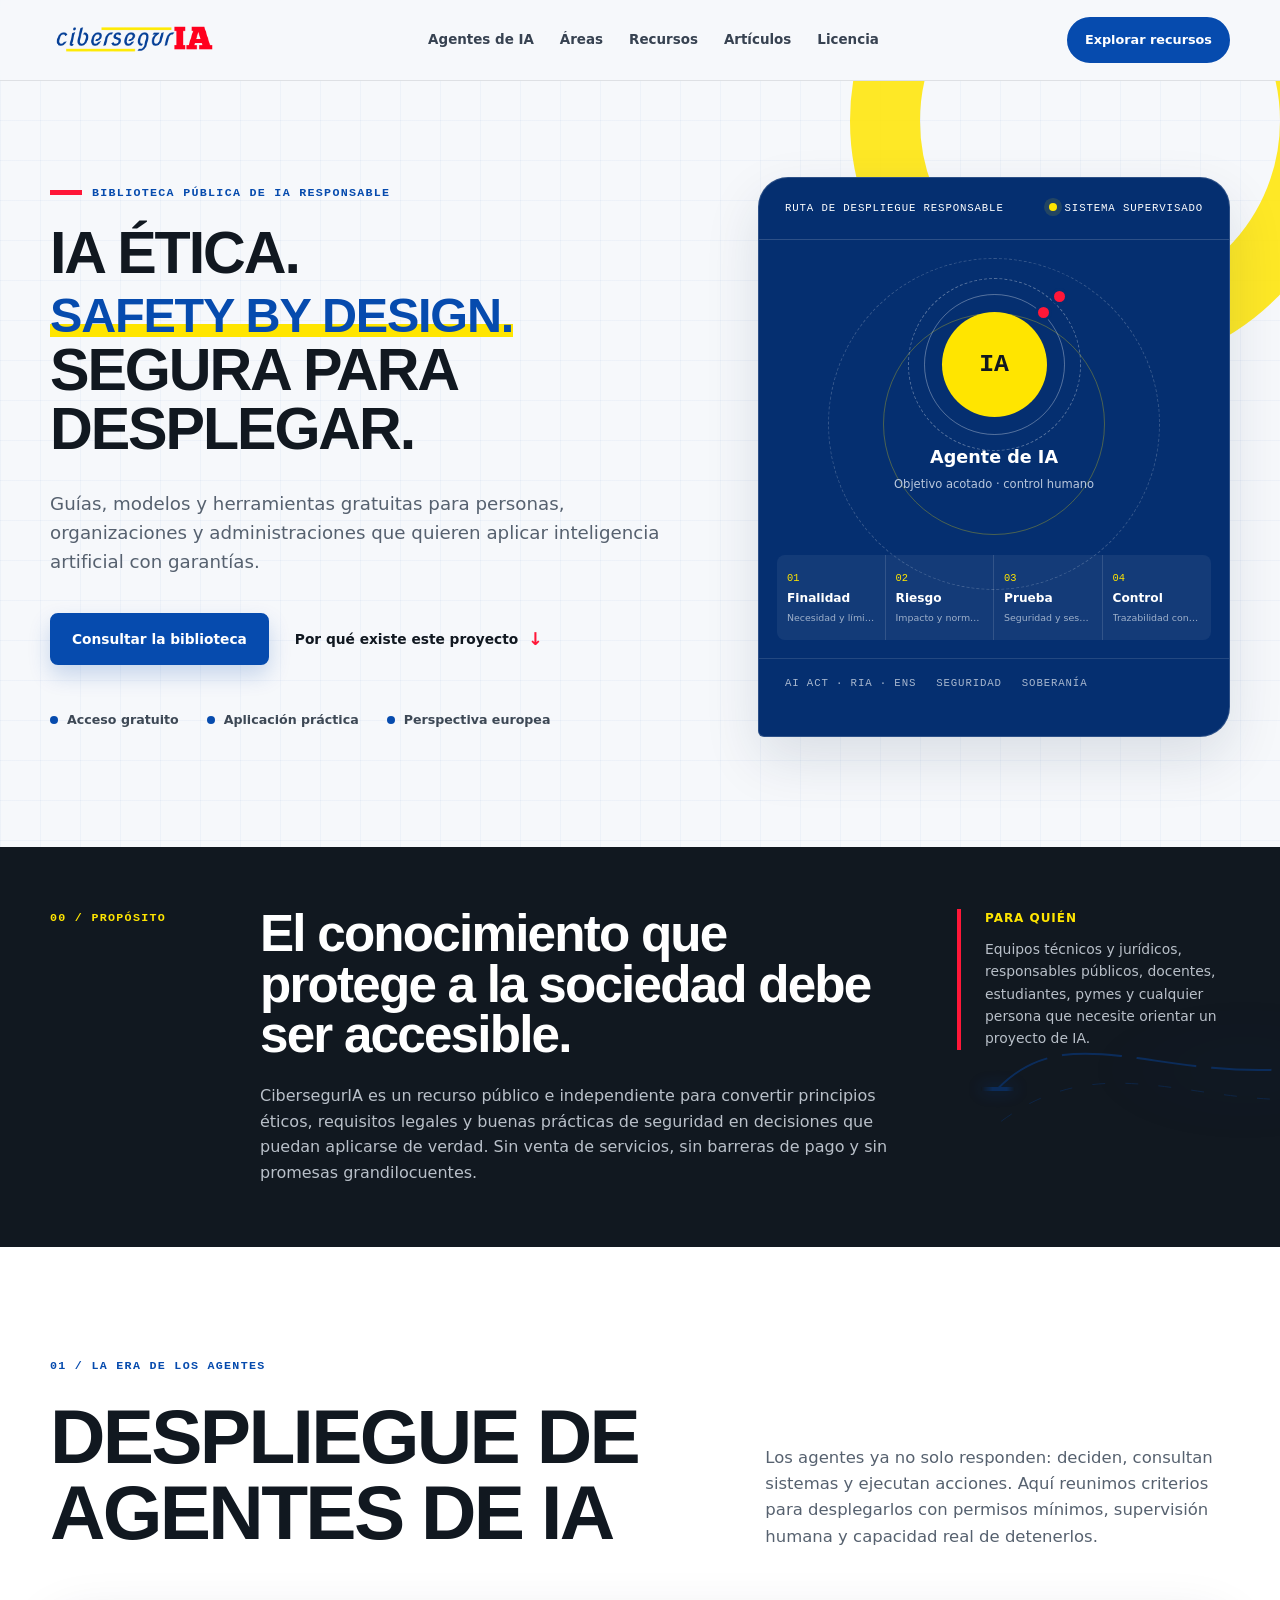
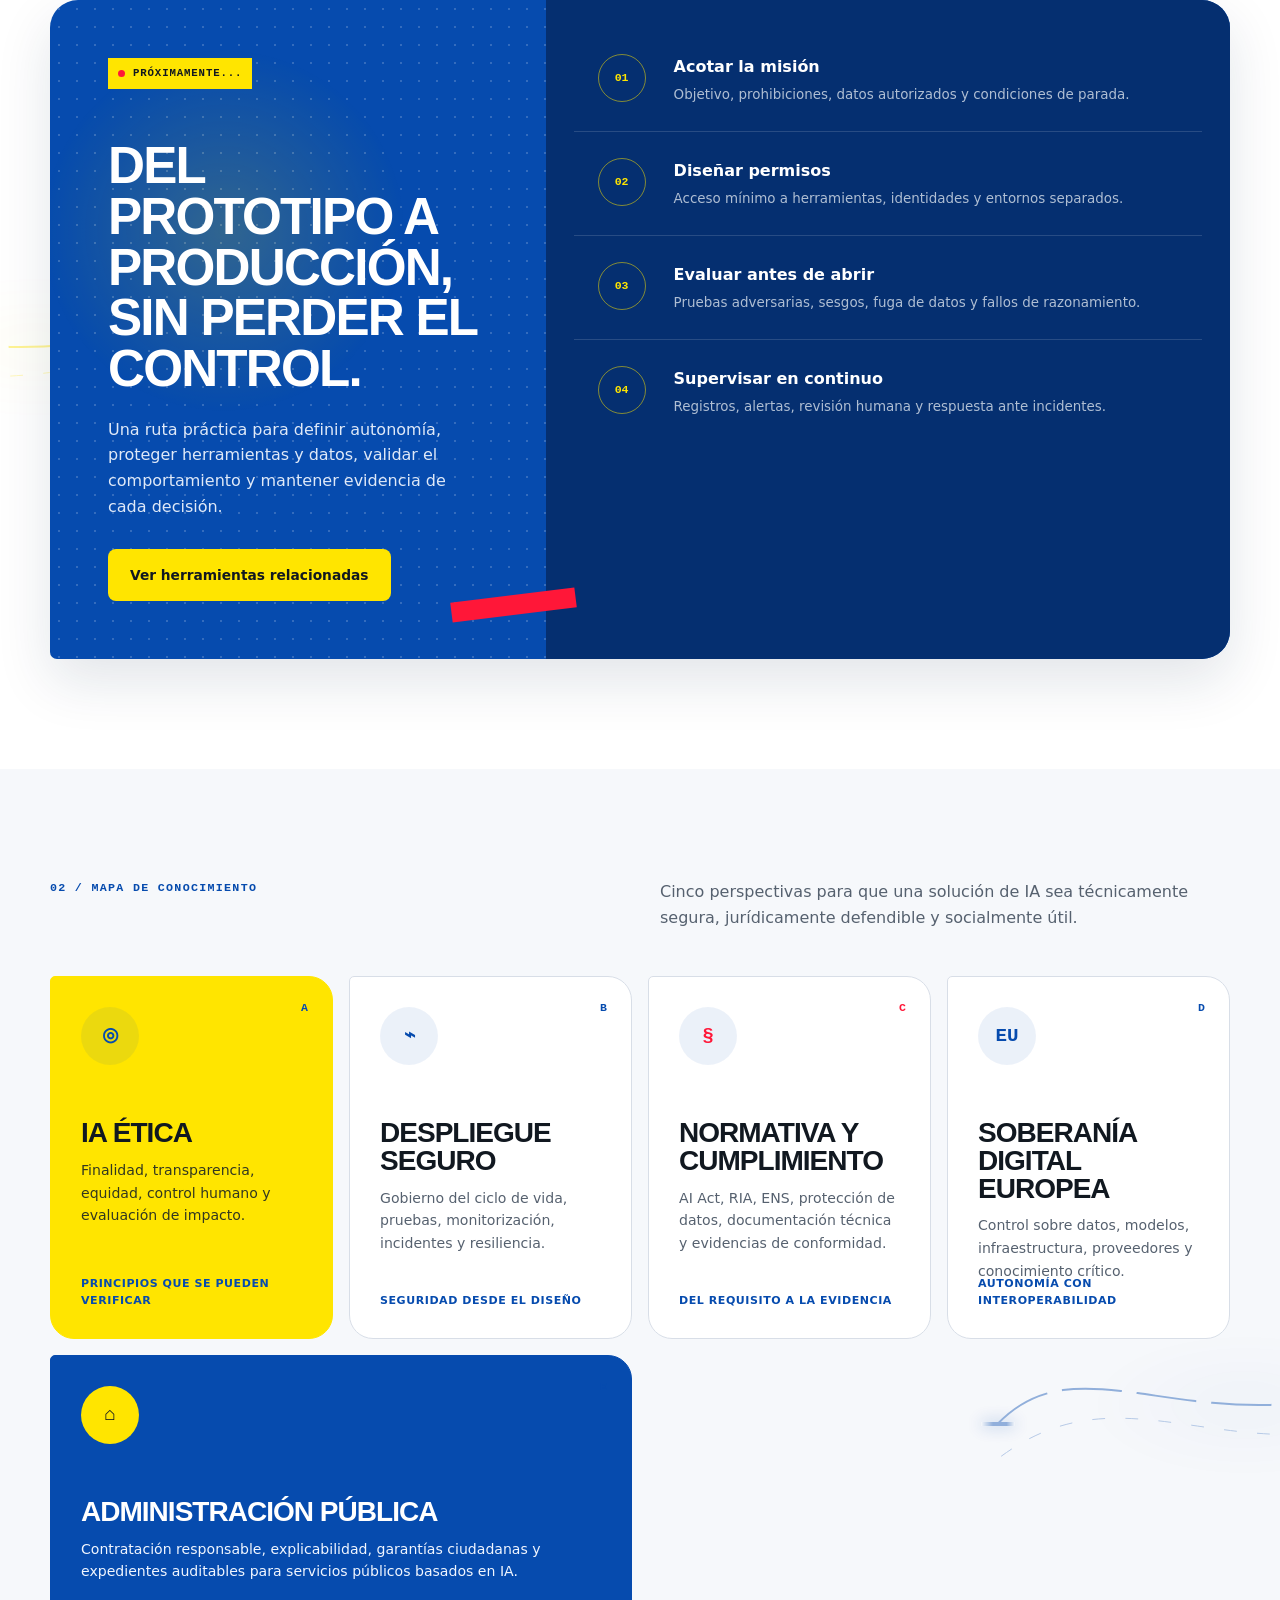
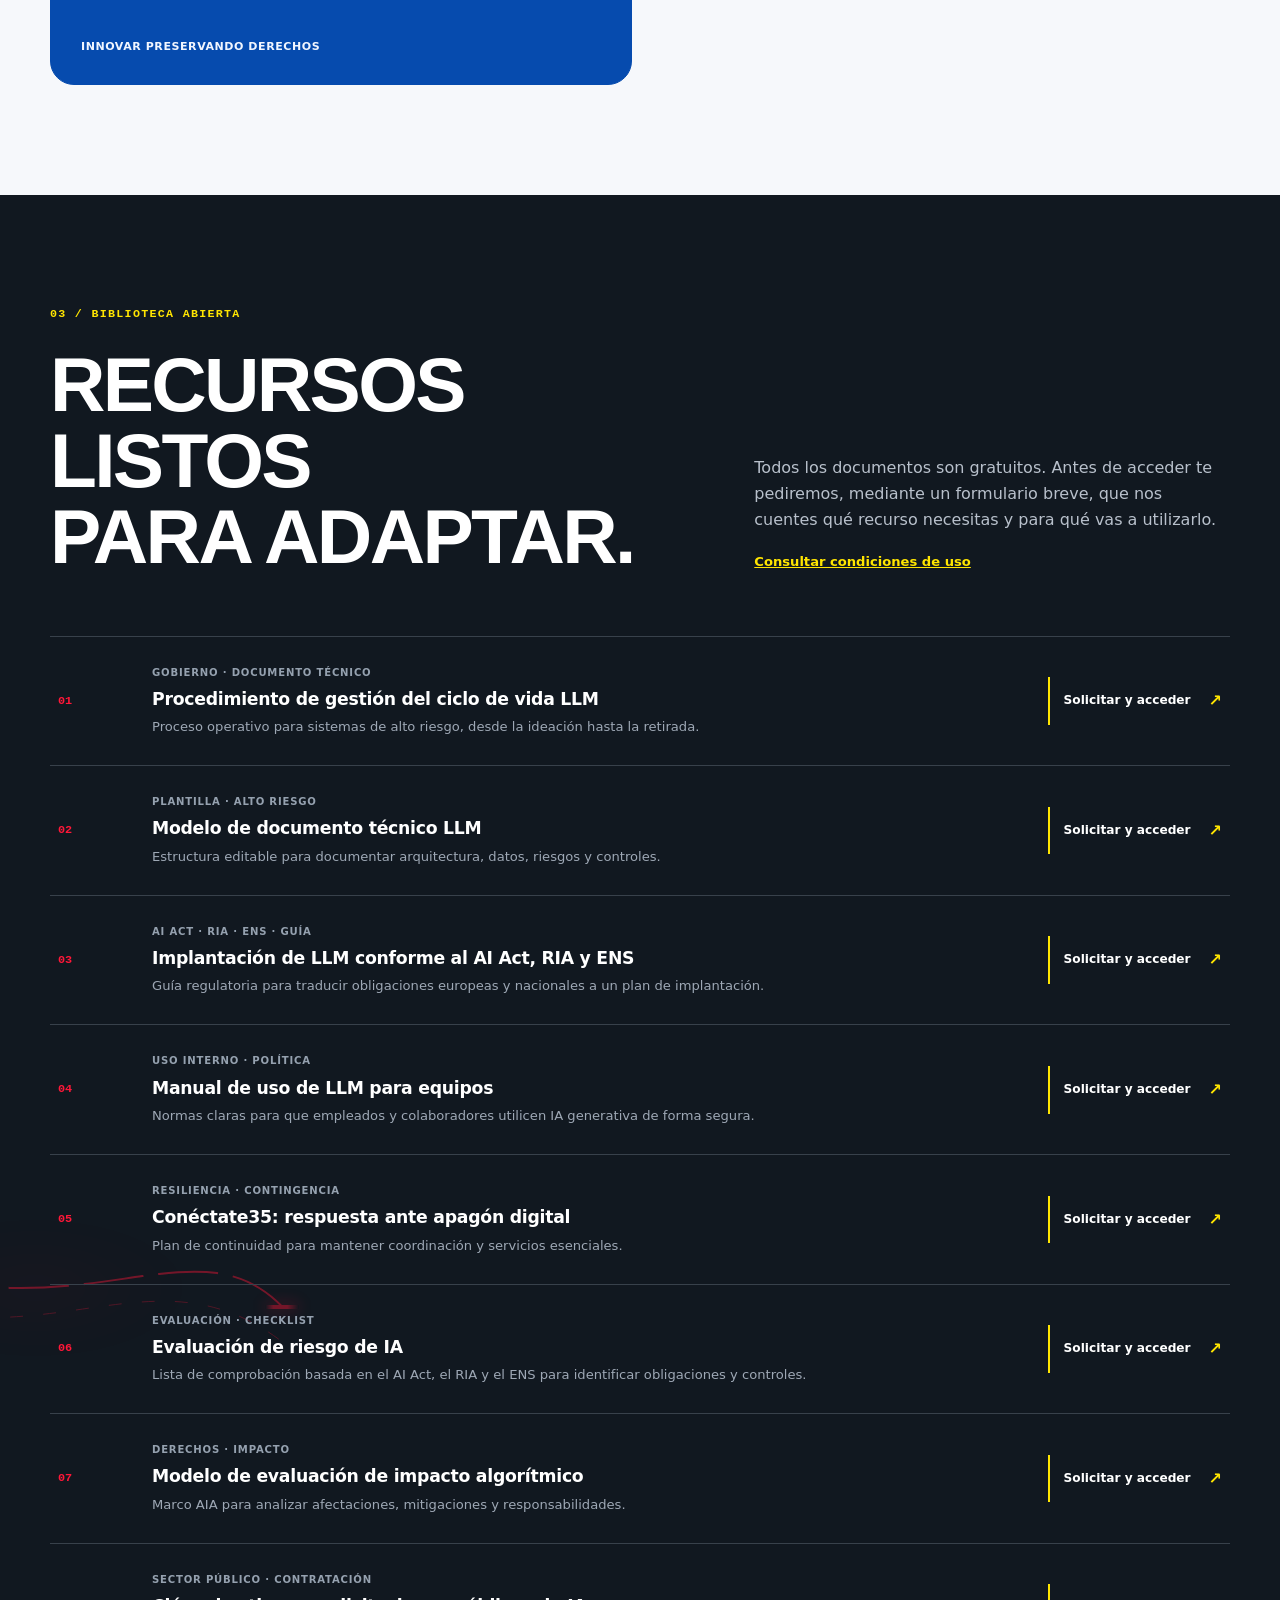
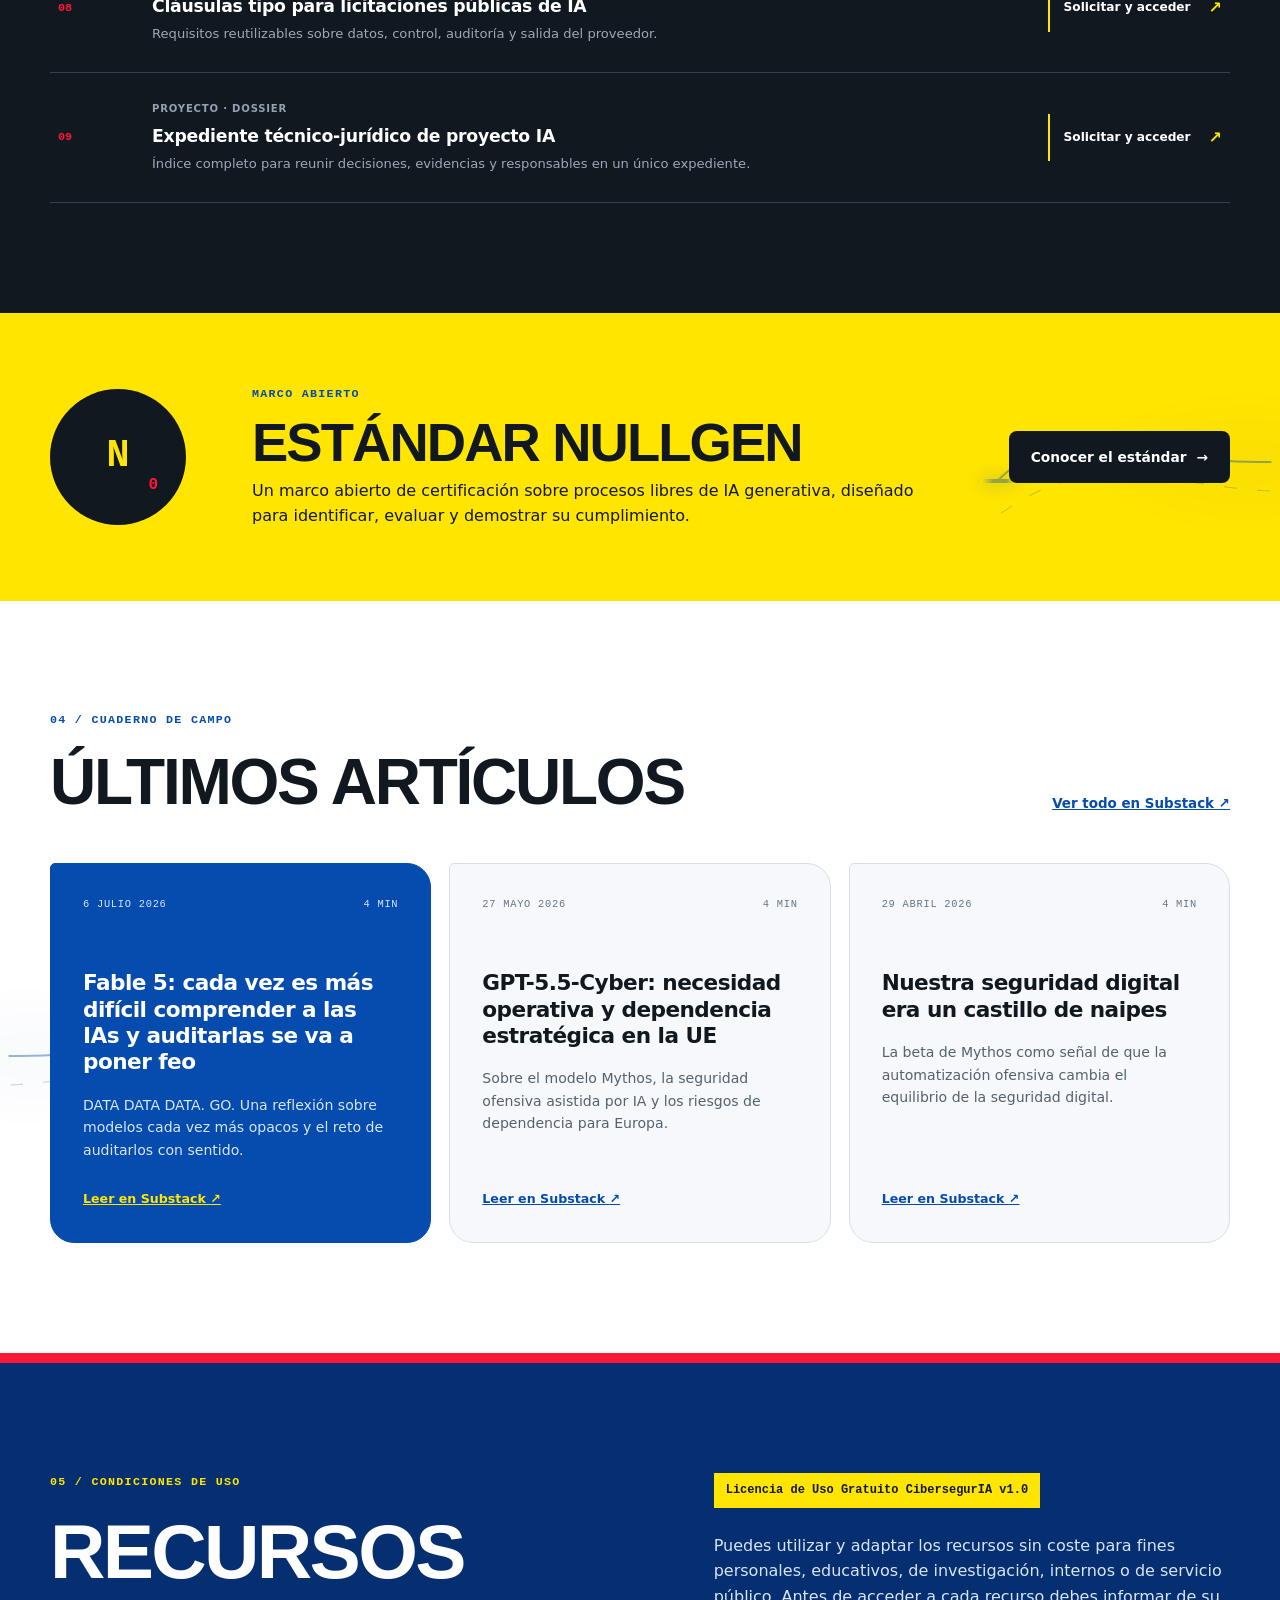
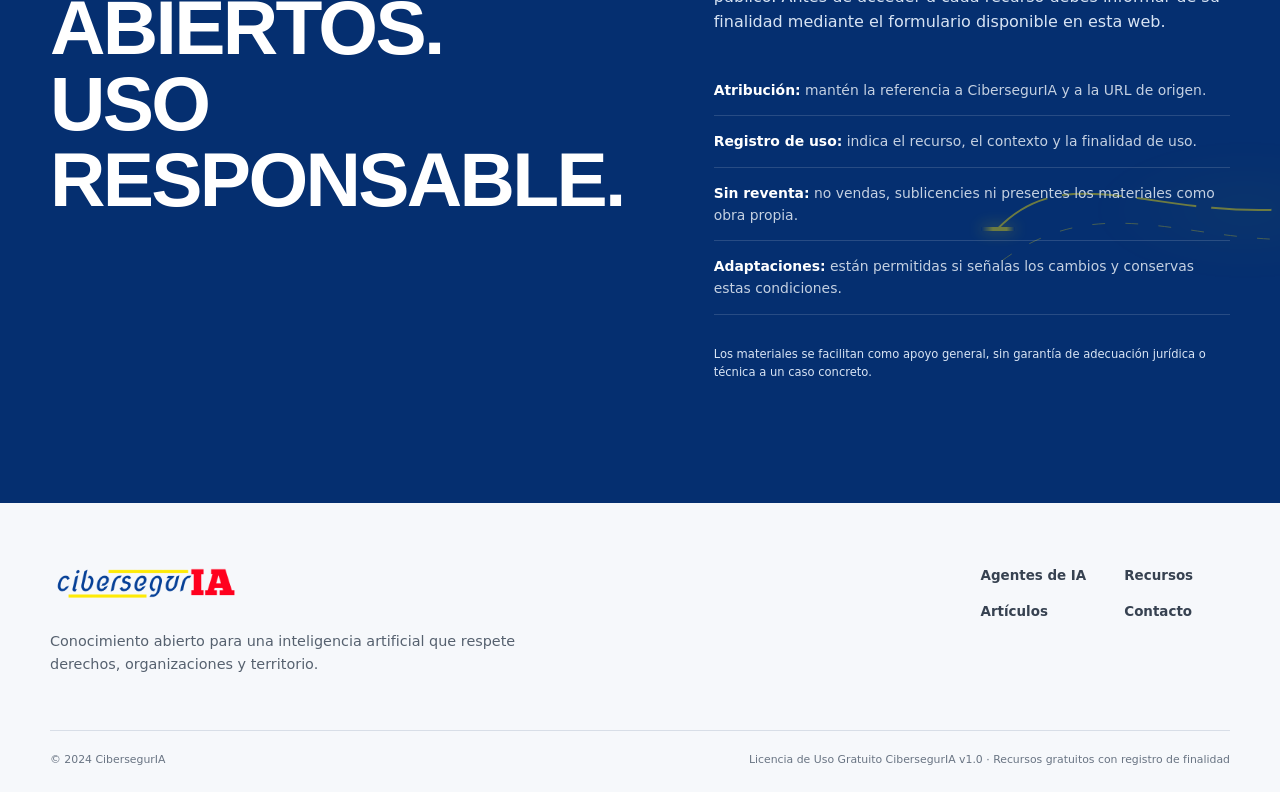
==== index.html @ 987749d1 "Add files via upload" ====
<!doctype html>
<html lang="es">
<head>
  <meta charset="utf-8">
  <meta name="viewport" content="width=device-width, initial-scale=1">
  <title>CibersegurIA | Recursos públicos para una IA ética y segura</title>
  <meta name="description" content="Recursos gratuitos sobre IA ética, despliegue seguro, cumplimiento, soberanía digital europea y administración pública.">
  <meta name="theme-color" content="#064bae">
  <meta property="og:title" content="CibersegurIA | IA ética y segura">
  <meta property="og:description" content="Conocimiento abierto para desplegar inteligencia artificial con garantías.">
  <meta property="og:type" content="website">
  <meta property="og:url" content="https://ciberseguria.com/">
  <meta property="og:image" content="https://ciberseguria.com/logociberseguria.png">
  <link rel="canonical" href="https://ciberseguria.com/">
  <link rel="icon" href="favicon.ico">
  <link rel="stylesheet" href="style.css">
  <script src="script.js" defer></script>
</head>
<body>
  <a class="skip-link" href="#contenido">Saltar al contenido</a>

  <header class="site-header">
    <div class="container header-inner">
      <a class="brand" href="#inicio" aria-label="CibersegurIA, inicio">
        <img src="logociberseguria.png" alt="CibersegurIA">
      </a>

      <button class="menu-toggle" type="button" aria-expanded="false" aria-controls="main-nav">
        <span></span><span></span><span></span>
        <span class="sr-only">Abrir navegación</span>
      </button>

      <nav id="main-nav" class="main-nav" aria-label="Navegación principal">
        <a href="#agentes">Agentes de IA</a>
        <a href="#areas">Áreas</a>
        <a href="#recursos">Recursos</a>
        <a href="#articulos">Artículos</a>
        <a href="#licencia">Licencia</a>
      </nav>

      <a class="header-action" href="#recursos">Explorar recursos</a>
    </div>
  </header>

  <main id="contenido">
    <section id="inicio" class="hero section-pad">
      <div class="container hero-grid">
        <div class="hero-copy">
          <p class="eyebrow"><span></span> Biblioteca pública de IA responsable</p>
          <h1>IA Ética.<br><em>Safety by Design.</em><br>Segura para desplegar.</h1>
          <p class="hero-lead">Guías, modelos y herramientas gratuitas para personas, organizaciones y administraciones que quieren aplicar inteligencia artificial con garantías.</p>
          <div class="hero-actions">
            <a class="button button-primary" href="#recursos">Consultar la biblioteca</a>
            <a class="button button-text" href="#proposito">Por qué existe este proyecto <span aria-hidden="true">↓</span></a>
          </div>
          <ul class="hero-principles" aria-label="Principios del proyecto">
            <li>Acceso gratuito</li>
            <li>Aplicación práctica</li>
            <li>Perspectiva europea</li>
          </ul>
        </div>

        <div class="hero-board" aria-label="Mapa de un despliegue responsable de inteligencia artificial">
          <div class="board-topline">
            <span>Ruta de despliegue responsable</span>
            <span class="status-dot">Sistema supervisado</span>
          </div>
          <div class="board-core">
            <div class="agent-symbol" aria-hidden="true">
              <span>IA</span>
              <i class="orbit orbit-one"></i>
              <i class="orbit orbit-two"></i>
            </div>
            <p>Agente de IA</p>
            <small>Objetivo acotado · control humano</small>
          </div>
          <ol class="board-route">
            <li><span>01</span><b>Finalidad</b><small>Necesidad y límites</small></li>
            <li><span>02</span><b>Riesgo</b><small>Impacto y normativa</small></li>
            <li><span>03</span><b>Prueba</b><small>Seguridad y sesgos</small></li>
            <li><span>04</span><b>Control</b><small>Trazabilidad continua</small></li>
          </ol>
          <div class="board-footer">
            <span>AI ACT · RIA · ENS</span>
            <span>SEGURIDAD</span>
            <span>SOBERANÍA</span>
          </div>
        </div>
      </div>
    </section>

    <section id="proposito" class="purpose-band">
      <div class="container purpose-grid">
        <p class="section-index">00 / PROPÓSITO</p>
        <div>
          <h2>El conocimiento que protege a la sociedad debe ser accesible.</h2>
          <p>CibersegurIA es un recurso público e independiente para convertir principios éticos, requisitos legales y buenas prácticas de seguridad en decisiones que puedan aplicarse de verdad. Sin venta de servicios, sin barreras de pago y sin promesas grandilocuentes.</p>
        </div>
        <div class="purpose-note">
          <strong>Para quién</strong>
          <p>Equipos técnicos y jurídicos, responsables públicos, docentes, estudiantes, pymes y cualquier persona que necesite orientar un proyecto de IA.</p>
        </div>
      </div>
    </section>

    <section id="agentes" class="agents section-pad">
      <div class="container">
        <div class="section-heading">
          <div>
            <p class="section-index">01 / LA ERA DE LOS AGENTES</p>
            <h2>Despliegue de<br>agentes de IA</h2>
          </div>
          <p>Los agentes ya no solo responden: deciden, consultan sistemas y ejecutan acciones. Aquí reunimos criterios para desplegarlos con permisos mínimos, supervisión humana y capacidad real de detenerlos.</p>
        </div>

        <div class="agents-panel">
          <div class="agents-intro">
            <span class="priority-flag">Próximamente...</span>
            <h3>Del prototipo a producción, sin perder el control.</h3>
            <p>Una ruta práctica para definir autonomía, proteger herramientas y datos, validar el comportamiento y mantener evidencia de cada decisión.</p>
            <a class="button button-light" href="#recursos">Ver herramientas relacionadas</a>
          </div>
          <ol class="agent-steps">
            <li><span>01</span><div><b>Acotar la misión</b><p>Objetivo, prohibiciones, datos autorizados y condiciones de parada.</p></div></li>
            <li><span>02</span><div><b>Diseñar permisos</b><p>Acceso mínimo a herramientas, identidades y entornos separados.</p></div></li>
            <li><span>03</span><div><b>Evaluar antes de abrir</b><p>Pruebas adversarias, sesgos, fuga de datos y fallos de razonamiento.</p></div></li>
            <li><span>04</span><div><b>Supervisar en continuo</b><p>Registros, alertas, revisión humana y respuesta ante incidentes.</p></div></li>
          </ol>
        </div>
      </div>
    </section>

    <section id="areas" class="areas section-pad">
      <div class="container">
        <div class="section-kicker">
          <p class="section-index">02 / MAPA DE CONOCIMIENTO</p>
          <p>Cinco perspectivas para que una solución de IA sea técnicamente segura, jurídicamente defendible y socialmente útil.</p>
        </div>
        <div class="area-grid">
          <article class="area-card area-ethical">
            <span class="area-number">A</span>
            <div class="area-icon" aria-hidden="true">◎</div>
            <h3>IA ética</h3>
            <p>Finalidad, transparencia, equidad, control humano y evaluación de impacto.</p>
            <span class="area-link">Principios que se pueden verificar</span>
          </article>
          <article class="area-card">
            <span class="area-number">B</span>
            <div class="area-icon" aria-hidden="true">⌁</div>
            <h3>Despliegue seguro</h3>
            <p>Gobierno del ciclo de vida, pruebas, monitorización, incidentes y resiliencia.</p>
            <span class="area-link">Seguridad desde el diseño</span>
          </article>
          <article class="area-card area-red">
            <span class="area-number">C</span>
            <div class="area-icon" aria-hidden="true">§</div>
            <h3>Normativa y cumplimiento</h3>
            <p>AI Act, RIA, ENS, protección de datos, documentación técnica y evidencias de conformidad.</p>
            <span class="area-link">Del requisito a la evidencia</span>
          </article>
          <article class="area-card">
            <span class="area-number">D</span>
            <div class="area-icon" aria-hidden="true">EU</div>
            <h3>Soberanía digital europea</h3>
            <p>Control sobre datos, modelos, infraestructura, proveedores y conocimiento crítico.</p>
            <span class="area-link">Autonomía con interoperabilidad</span>
          </article>
          <article class="area-card area-wide">
            <span class="area-number">E</span>
            <div class="area-icon" aria-hidden="true">⌂</div>
            <h3>Administración pública</h3>
            <p>Contratación responsable, explicabilidad, garantías ciudadanas y expedientes auditables para servicios públicos basados en IA.</p>
            <span class="area-link">Innovar preservando derechos</span>
          </article>
        </div>
      </div>
    </section>

    <section id="recursos" class="resources section-pad">
      <div class="container">
        <div class="resource-heading">
          <div>
            <p class="section-index">03 / BIBLIOTECA ABIERTA</p>
            <h2>Recursos listos<br>para adaptar.</h2>
          </div>
          <div class="resource-intro">
            <p>Todos los documentos son gratuitos. Antes de acceder te pediremos, mediante un formulario breve, que nos cuentes qué recurso necesitas y para qué vas a utilizarlo.</p>
            <a href="#licencia">Consultar condiciones de uso</a>
          </div>
        </div>

        <div class="resource-list">
          <article class="resource-item">
            <span class="resource-count">01</span>
            <div><span class="tag">Gobierno · Documento técnico</span><h3>Procedimiento de gestión del ciclo de vida LLM</h3><p>Proceso operativo para sistemas de alto riesgo, desde la ideación hasta la retirada.</p></div>
            <button class="resource-button" type="button" data-resource="Procedimiento de gestión del ciclo de vida LLM" data-url="https://docs.google.com/document/d/1eXiimTqXWFPWmSr9HdlonwfPdP9aoFdA/edit">Solicitar y acceder <span>↗</span></button>
          </article>
          <article class="resource-item">
            <span class="resource-count">02</span>
            <div><span class="tag">Plantilla · Alto riesgo</span><h3>Modelo de documento técnico LLM</h3><p>Estructura editable para documentar arquitectura, datos, riesgos y controles.</p></div>
            <button class="resource-button" type="button" data-resource="Modelo de documento técnico LLM" data-url="https://drive.google.com/file/d/1cq2Xw1Fk4AOFyIXjrYoxTp6CTQDm8uPf/view">Solicitar y acceder <span>↗</span></button>
          </article>
          <article class="resource-item">
            <span class="resource-count">03</span>
            <div><span class="tag">AI Act · RIA · ENS · Guía</span><h3>Implantación de LLM conforme al AI Act, RIA y ENS</h3><p>Guía regulatoria para traducir obligaciones europeas y nacionales a un plan de implantación.</p></div>
            <button class="resource-button" type="button" data-resource="Guía de implantación de LLM conforme al AI Act, RIA y ENS" data-url="https://docs.google.com/document/d/1xk42r-Ae0G5LMkTuUCeXqhubycnVYuN-/">Solicitar y acceder <span>↗</span></button>
          </article>
          <article class="resource-item">
            <span class="resource-count">04</span>
            <div><span class="tag">Uso interno · Política</span><h3>Manual de uso de LLM para equipos</h3><p>Normas claras para que empleados y colaboradores utilicen IA generativa de forma segura.</p></div>
            <button class="resource-button" type="button" data-resource="Manual de política de uso de LLM para equipos" data-url="https://docs.google.com/document/d/18KpaBO-408AL-Nb0NeKBhybMH5i13Kui/">Solicitar y acceder <span>↗</span></button>
          </article>
          <article class="resource-item">
            <span class="resource-count">05</span>
            <div><span class="tag">Resiliencia · Contingencia</span><h3>Conéctate35: respuesta ante apagón digital</h3><p>Plan de continuidad para mantener coordinación y servicios esenciales.</p></div>
            <button class="resource-button" type="button" data-resource="Conéctate35: respuesta ante apagón digital" data-url="https://docs.google.com/document/d/1OcVWwLa618jA0rfTL1zIhgUtOqctl409/edit?usp=drive_link">Solicitar y acceder <span>↗</span></button>
          </article>
          <article class="resource-item">
            <span class="resource-count">06</span>
            <div><span class="tag">Evaluación · Checklist</span><h3>Evaluación de riesgo de IA</h3><p>Lista de comprobación basada en el AI Act, el RIA y el ENS para identificar obligaciones y controles.</p></div>
            <button class="resource-button" type="button" data-resource="Checklist de evaluación de riesgo de IA" data-url="https://docs.google.com/document/d/1Dai0gp6JuF6e0t0dZhpUdyZsEwoHdjbY/edit">Solicitar y acceder <span>↗</span></button>
          </article>
          <article class="resource-item">
            <span class="resource-count">07</span>
            <div><span class="tag">Derechos · Impacto</span><h3>Modelo de evaluación de impacto algorítmico</h3><p>Marco AIA para analizar afectaciones, mitigaciones y responsabilidades.</p></div>
            <button class="resource-button" type="button" data-resource="Modelo de evaluación de impacto algorítmico" data-url="https://docs.google.com/document/d/1kDWLJ1p4r5XUcPxftpPwi0NEs9UvrW3P/edit">Solicitar y acceder <span>↗</span></button>
          </article>
          <article class="resource-item">
            <span class="resource-count">08</span>
            <div><span class="tag">Sector público · Contratación</span><h3>Cláusulas tipo para licitaciones públicas de IA</h3><p>Requisitos reutilizables sobre datos, control, auditoría y salida del proveedor.</p></div>
            <button class="resource-button" type="button" data-resource="Cláusulas tipo para licitaciones públicas de IA" data-url="https://docs.google.com/document/d/1YyW43XIcTVPov4Vn8ujNpCLqKQ-iK3hY/edit">Solicitar y acceder <span>↗</span></button>
          </article>
          <article class="resource-item">
            <span class="resource-count">09</span>
            <div><span class="tag">Proyecto · Dossier</span><h3>Expediente técnico-jurídico de proyecto IA</h3><p>Índice completo para reunir decisiones, evidencias y responsables en un único expediente.</p></div>
            <button class="resource-button" type="button" data-resource="Expediente técnico-jurídico de proyecto IA" data-url="https://docs.google.com/document/d/12SFLsUOAxlk9QzOdz5egm3luEiiZhg7g/edit">Solicitar y acceder <span>↗</span></button>
          </article>
        </div>
      </div>
    </section>

    <section id="estandar-nullgen" class="nullgen section-pad">
      <div class="container nullgen-grid">
        <div class="nullgen-mark" aria-hidden="true"><span>N</span><i>0</i></div>
        <div>
          <p class="section-index">MARCO ABIERTO</p>
          <h2>Estándar NullGEN</h2>
          <p>Un marco abierto de certificación sobre procesos libres de IA generativa, diseñado para identificar, evaluar y demostrar su cumplimiento.</p>
        </div>
        <a class="button button-dark" href="nullgen.html">Conocer el estándar <span aria-hidden="true">→</span></a>
      </div>
    </section>

    <section id="articulos" class="articles section-pad">
      <div class="container">
        <div class="articles-heading">
          <div><p class="section-index">04 / CUADERNO DE CAMPO</p><h2>Últimos artículos</h2></div>
          <a href="https://ciberseguria.substack.com/" target="_blank" rel="noopener">Ver todo en Substack <span aria-hidden="true">↗</span></a>
        </div>
        <div class="article-grid">
          <article class="article-card article-featured">
            <div class="article-meta"><span>6 julio 2026</span><span>4 min</span></div>
            <h3>Fable 5: cada vez es más difícil comprender a las IAs y auditarlas se va a poner feo</h3>
            <p>DATA DATA DATA. GO. Una reflexión sobre modelos cada vez más opacos y el reto de auditarlos con sentido.</p>
            <a href="https://substack.com/@ciberseguria/p-205494368?utm_source=ciberseguria.com" target="_blank" rel="noopener">Leer en Substack <span aria-hidden="true">↗</span></a>
          </article>
          <article class="article-card">
            <div class="article-meta"><span>27 mayo 2026</span><span>4 min</span></div>
            <h3>GPT-5.5-Cyber: necesidad operativa y dependencia estratégica en la UE</h3>
            <p>Sobre el modelo Mythos, la seguridad ofensiva asistida por IA y los riesgos de dependencia para Europa.</p>
            <a href="https://ciberseguria.substack.com/p/gpt-55-cyber-entre-la-necesidad-operativa" target="_blank" rel="noopener">Leer en Substack <span aria-hidden="true">↗</span></a>
          </article>
          <article class="article-card">
            <div class="article-meta"><span>29 abril 2026</span><span>4 min</span></div>
            <h3>Nuestra seguridad digital era un castillo de naipes</h3>
            <p>La beta de Mythos como señal de que la automatización ofensiva cambia el equilibrio de la seguridad digital.</p>
            <a href="https://substack.com/@ciberseguria/p-195875280?utm_source=ciberseguria.com" target="_blank" rel="noopener">Leer en Substack <span aria-hidden="true">↗</span></a>
          </article>
        </div>
      </div>
    </section>

    <section id="licencia" class="license section-pad">
      <div class="container license-grid">
        <div>
          <p class="section-index">05 / CONDICIONES DE USO</p>
          <h2>Recursos abiertos.<br>Uso responsable.</h2>
        </div>
        <div class="license-copy">
          <p class="license-name">Licencia de Uso Gratuito CibersegurIA v1.0</p>
          <p>Puedes utilizar y adaptar los recursos sin coste para fines personales, educativos, de investigación, internos o de servicio público. Antes de acceder a cada recurso debes informar de su finalidad mediante el formulario disponible en esta web.</p>
          <ul>
            <li><b>Atribución:</b> mantén la referencia a CibersegurIA y a la URL de origen.</li>
            <li><b>Registro de uso:</b> indica el recurso, el contexto y la finalidad de uso.</li>
            <li><b>Sin reventa:</b> no vendas, sublicencies ni presentes los materiales como obra propia.</li>
            <li><b>Adaptaciones:</b> están permitidas si señalas los cambios y conservas estas condiciones.</li>
          </ul>
          <p class="license-small">Los materiales se facilitan como apoyo general, sin garantía de adecuación jurídica o técnica a un caso concreto.</p>
        </div>
      </div>
    </section>
  </main>

  <footer class="site-footer">
    <div class="container footer-top">
      <div>
        <img src="logociberseguria.png" alt="CibersegurIA">
        <p>Conocimiento abierto para una inteligencia artificial que respete derechos, organizaciones y territorio.</p>
      </div>
      <div class="footer-links">
        <a href="#agentes">Agentes de IA</a>
        <a href="#recursos">Recursos</a>
        <a href="#articulos">Artículos</a>
        <a href="mailto:ciberseguria@gmail.com">Contacto</a>
      </div>
    </div>
    <div class="container footer-bottom">
      <span>© <span id="current-year">2024</span> CibersegurIA</span>
      <span>Licencia de Uso Gratuito CibersegurIA v1.0 · Recursos gratuitos con registro de finalidad</span>
    </div>
  </footer>

  <dialog id="resource-dialog" class="resource-dialog" aria-labelledby="dialog-title">
    <div class="dialog-shell">
      <button class="dialog-close" type="button" aria-label="Cerrar formulario">×</button>
      <p class="section-index">ACCESO A RECURSO</p>
      <h2 id="dialog-title">Cuéntanos para qué lo necesitas</h2>
      <p class="dialog-intro">El acceso es gratuito. Esta información nos ayuda a conocer el impacto de la biblioteca y a priorizar nuevos materiales.</p>
      <p class="selected-resource"><span>Recurso seleccionado</span><strong id="selected-resource-name"></strong></p>

      <form id="resource-form" action="https://formsubmit.co/ajax/ciberseguria@gmail.com" method="post">
        <input id="resource-name" type="hidden" name="Recurso">
        <input type="text" name="_honey" class="honey" tabindex="-1" autocomplete="off" aria-hidden="true">
        <div class="form-grid">
          <label>Nombre o entidad
            <input type="text" name="Nombre o entidad" autocomplete="organization" required>
          </label>
          <label>Correo de contacto
            <input type="email" name="Correo" autocomplete="email" required>
          </label>
        </div>
        <label>Contexto de uso
          <select name="Contexto" required>
            <option value="">Selecciona una opción</option>
            <option>Administración pública</option>
            <option>Educación o formación</option>
            <option>Investigación</option>
            <option>Uso profesional interno</option>
            <option>Proyecto social o sin ánimo de lucro</option>
            <option>Uso personal</option>
            <option>Otro</option>
          </select>
        </label>
        <label>Finalidad concreta
          <textarea name="Finalidad" rows="4" minlength="20" placeholder="Describe brevemente el proyecto, actividad o problema en el que utilizarás el recurso…" required></textarea>
        </label>
        <label class="check-label">
          <input type="checkbox" name="Condiciones aceptadas" value="Sí" required>
          <span>He leído y acepto la <a href="#licencia">Licencia de Uso Gratuito CibersegurIA v1.0</a>.</span>
        </label>
        <p class="privacy-note">Los datos se enviarán a CibersegurIA mediante FormSubmit y se usarán únicamente para registrar la finalidad declarada y, si fuera necesario, aclarar ese uso.</p>
        <button class="button button-primary submit-resource" type="submit">Informar y acceder al recurso</button>
        <p id="form-status" class="form-status" role="status" aria-live="polite"></p>
      </form>
    </div>
  </dialog>

  <div id="toast" class="toast" role="status" aria-live="polite">Uso registrado. Abriendo el recurso…</div>
</body>
</html>
---- style.css ----
:root {
  --blue: #064bae;
  --blue-dark: #052f70;
  --blue-soft: #eaf2ff;
  --yellow: #ffe500;
  --red: #ff1738;
  --ink: #111820;
  --muted: #56616f;
  --line: #d8dee7;
  --paper: #f6f8fb;
  --white: #ffffff;
  --radius: 18px;
  --shadow: 0 22px 55px rgba(20, 45, 78, 0.12);
}

* {
  box-sizing: border-box;
}

html {
  scroll-behavior: smooth;
}

body {
  margin: 0;
  color: var(--ink);
  background: var(--paper);
  font-family: Inter, ui-sans-serif, system-ui, -apple-system, BlinkMacSystemFont, "Segoe UI", sans-serif;
  line-height: 1.6;
  -webkit-font-smoothing: antialiased;
}

body::before {
  content: "";
  position: fixed;
  inset: 0;
  z-index: -1;
  pointer-events: none;
  background-image: linear-gradient(rgba(6, 75, 174, 0.035) 1px, transparent 1px), linear-gradient(90deg, rgba(6, 75, 174, 0.035) 1px, transparent 1px);
  background-size: 40px 40px;
}

.scroll-progress {
  position: fixed;
  top: 0;
  left: 0;
  z-index: 500;
  width: 100%;
  height: 4px;
  pointer-events: none;
  transform: scaleX(var(--scroll-progress, 0));
  transform-origin: left center;
  background: linear-gradient(90deg, var(--red) 0 16%, var(--yellow) 16% 54%, var(--blue) 54%);
}

.scroll-scene {
  position: relative;
  isolation: isolate;
  overflow: clip;
}

.scroll-scene > .container {
  position: relative;
  z-index: 2;
}

.section-flow {
  position: absolute;
  top: 66%;
  right: -170px;
  z-index: 1;
  width: min(34vw, 430px);
  height: 190px;
  color: var(--scene-color, var(--blue));
  opacity: 0;
  translate: 70px -50%;
  transition: opacity 800ms ease, translate 1000ms cubic-bezier(0.2, 0.82, 0.2, 1);
  pointer-events: none;
}

.flow-reversed .section-flow {
  right: auto;
  left: -170px;
  translate: -70px -50%;
  scale: -1 1;
}

.is-discovered .section-flow {
  opacity: 0.42;
  translate: 0 -50%;
}

.flow-reversed.is-discovered .section-flow {
  translate: 0 -50%;
}

.flow-canvas {
  position: absolute;
  inset: 0;
  transform: translate3d(0, var(--flow-shift, 0), 0);
  transition: transform 180ms linear;
}

.flow-canvas::before {
  content: "";
  position: absolute;
  inset: 20px 15px 12px 35px;
  background: radial-gradient(ellipse at center, currentColor 0, transparent 68%);
  opacity: 0.07;
  filter: blur(20px);
  animation: flow-breathe 6s ease-in-out infinite;
}

.section-flow svg {
  position: absolute;
  inset: 0;
  width: 100%;
  height: 100%;
  overflow: visible;
}

.flow-line {
  fill: none;
  stroke: currentColor;
  stroke-linecap: square;
  vector-effect: non-scaling-stroke;
}

.flow-line-main {
  stroke-width: 2;
  stroke-dasharray: 0.12 0.035;
  animation: flow-dashes 8s linear infinite;
}

.flow-line-soft {
  stroke-width: 1;
  stroke-dasharray: 0.025 0.045;
  opacity: 0.62;
  animation: flow-dashes-reverse 12s linear infinite;
}

.flow-glint {
  position: absolute;
  top: 0;
  left: 0;
  width: 34px;
  height: 4px;
  background: linear-gradient(90deg, transparent, currentColor 35% 75%, transparent);
  box-shadow: 0 0 16px currentColor;
  offset-path: path("M -22 118 C 72 18 198 176 442 42");
  offset-rotate: 0deg;
  animation: flow-travel 7s linear infinite;
}

.flow-bars {
  position: absolute;
  right: 36px;
  bottom: 22px;
  display: flex;
  align-items: end;
  gap: 5px;
  height: 28px;
}

.flow-bars i {
  display: block;
  width: 3px;
  height: 35%;
  background: currentColor;
  animation: flow-bars 1.8s ease-in-out infinite alternate;
}

.flow-bars i:nth-child(2) { height: 75%; animation-delay: -0.6s; }
.flow-bars i:nth-child(3) { height: 48%; animation-delay: -1.1s; }
.flow-bars i:nth-child(4) { height: 100%; animation-delay: -0.3s; }

@keyframes flow-dashes { to { stroke-dashoffset: -1; } }
@keyframes flow-dashes-reverse { to { stroke-dashoffset: 1; } }
@keyframes flow-travel { to { offset-distance: 100%; } }
@keyframes flow-bars { to { scale: 1 0.28; opacity: 0.35; } }
@keyframes flow-breathe { 50% { scale: 1.12 0.82; opacity: 0.12; } }

.motion-ready .reveal-target {
  opacity: 0;
  translate: 0 28px;
  transition: opacity 700ms cubic-bezier(0.2, 0.72, 0.2, 1), translate 700ms cubic-bezier(0.2, 0.72, 0.2, 1);
  transition-delay: var(--reveal-delay, 0ms);
}

.motion-ready .reveal-target.reveal-left {
  translate: -32px 0;
}

.motion-ready .reveal-target.is-visible {
  opacity: 1;
  translate: 0 0;
}

img {
  max-width: 100%;
}

a {
  color: inherit;
}

button,
input,
select,
textarea {
  font: inherit;
}

button,
a {
  -webkit-tap-highlight-color: transparent;
}

button:focus-visible,
a:focus-visible,
input:focus-visible,
select:focus-visible,
textarea:focus-visible {
  outline: 3px solid var(--yellow);
  outline-offset: 3px;
}

.container {
  width: min(1180px, calc(100% - 40px));
  margin-inline: auto;
}

.section-pad {
  padding: 110px 0;
}

.sr-only {
  position: absolute;
  width: 1px;
  height: 1px;
  padding: 0;
  margin: -1px;
  overflow: hidden;
  clip: rect(0, 0, 0, 0);
  white-space: nowrap;
  border: 0;
}

.skip-link {
  position: fixed;
  left: 16px;
  top: 12px;
  z-index: 1000;
  padding: 10px 14px;
  color: var(--white);
  background: var(--blue-dark);
  border-radius: 8px;
  transform: translateY(-160%);
}

.skip-link:focus {
  transform: translateY(0);
}

.site-header {
  position: sticky;
  top: 0;
  z-index: 100;
  background: rgba(246, 248, 251, 0.94);
  border-bottom: 1px solid rgba(17, 24, 32, 0.1);
  backdrop-filter: blur(18px);
}

.header-inner {
  display: grid;
  grid-template-columns: 190px 1fr auto;
  align-items: center;
  gap: 28px;
  min-height: 80px;
}

.brand {
  display: block;
  line-height: 0;
}

.brand img {
  width: 176px;
  height: auto;
}

.main-nav {
  display: flex;
  align-items: center;
  justify-content: center;
  gap: 26px;
}

.main-nav a,
.footer-links a {
  color: #374251;
  font-size: 0.84rem;
  font-weight: 750;
  text-decoration: none;
}

.main-nav a:hover,
.footer-links a:hover {
  color: var(--blue);
}

.header-action {
  padding: 11px 16px;
  color: var(--white);
  background: var(--blue);
  border: 2px solid var(--blue);
  border-radius: 999px;
  font-size: 0.8rem;
  font-weight: 800;
  text-decoration: none;
}

.header-action:hover {
  color: var(--blue);
  background: transparent;
}

.menu-toggle {
  display: none;
  width: 44px;
  height: 44px;
  padding: 11px 9px;
  background: transparent;
  border: 1px solid var(--line);
  border-radius: 10px;
}

.menu-toggle > span:not(.sr-only) {
  display: block;
  height: 2px;
  margin: 4px 0;
  background: var(--ink);
}

.hero {
  position: relative;
  overflow: hidden;
  padding-top: 96px;
}

.hero::after {
  content: "";
  position: absolute;
  width: 360px;
  height: 360px;
  top: -210px;
  right: -70px;
  border: 70px solid var(--yellow);
  border-radius: 50%;
  opacity: 0.85;
  z-index: -1;
}

.hero-grid {
  display: grid;
  grid-template-columns: minmax(0, 1.16fr) minmax(420px, 0.84fr);
  align-items: center;
  gap: 56px;
}

.hero-copy {
  position: relative;
  z-index: 2;
  min-width: 0;
}

.eyebrow,
.section-index {
  margin: 0 0 22px;
  color: var(--blue);
  font-family: ui-monospace, SFMono-Regular, Menlo, Consolas, monospace;
  font-size: 0.73rem;
  font-weight: 800;
  letter-spacing: 0.11em;
  text-transform: uppercase;
}

.eyebrow {
  display: flex;
  align-items: center;
  gap: 10px;
}

.eyebrow span {
  width: 32px;
  height: 5px;
  background: var(--red);
}

h1,
h2,
h3,
p {
  margin-top: 0;
}

h1,
h2,
h3 {
  font-family: "Arial Narrow", "Roboto Condensed", Impact, sans-serif;
  line-height: 0.99;
  letter-spacing: -0.035em;
}

.hero h1 {
  max-width: 700px;
  margin-bottom: 30px;
  font-size: clamp(3.7rem, 4.4vw, 4.65rem);
  font-weight: 900;
  text-transform: uppercase;
}

.hero h1 em {
  position: relative;
  display: inline-block;
  color: var(--blue);
  font-size: 0.82em;
  font-style: normal;
  letter-spacing: -0.025em;
  white-space: nowrap;
}

.hero h1 em::after {
  content: "";
  position: absolute;
  left: 0;
  right: 0;
  bottom: 2px;
  height: 13px;
  z-index: -1;
  background: var(--yellow);
}

.hero-lead {
  max-width: 610px;
  margin-bottom: 34px;
  color: var(--muted);
  font-size: 1.14rem;
}

.hero-actions {
  display: flex;
  align-items: center;
  flex-wrap: wrap;
  gap: 24px;
}

.button {
  display: inline-flex;
  align-items: center;
  justify-content: center;
  gap: 10px;
  min-height: 48px;
  padding: 13px 20px;
  border: 2px solid transparent;
  border-radius: 8px;
  font-size: 0.86rem;
  font-weight: 850;
  text-decoration: none;
  cursor: pointer;
  transition: transform 160ms ease, box-shadow 160ms ease, background 160ms ease;
}

.button:hover {
  transform: translateY(-2px);
}

.button-primary {
  color: var(--white);
  background: var(--blue);
  border-color: var(--blue);
  box-shadow: 0 10px 22px rgba(6, 75, 174, 0.2);
}

.button-primary:hover {
  background: var(--blue-dark);
  border-color: var(--blue-dark);
}

.button-text {
  min-height: auto;
  padding-inline: 0;
  color: var(--ink);
}

.button-text span {
  color: var(--red);
  font-size: 1.1rem;
}

.button-light {
  color: var(--ink);
  background: var(--yellow);
}

.button-dark {
  color: var(--white);
  background: var(--ink);
}

.hero-principles {
  display: flex;
  flex-wrap: wrap;
  gap: 12px 28px;
  margin: 42px 0 0;
  padding: 0;
  list-style: none;
}

.hero-principles li {
  position: relative;
  padding-left: 17px;
  color: #3d4855;
  font-size: 0.79rem;
  font-weight: 750;
}

.hero-principles li::before {
  content: "";
  position: absolute;
  width: 8px;
  height: 8px;
  left: 0;
  top: 0.43em;
  background: var(--blue);
  border-radius: 50%;
}

.hero-board {
  --board-rx: 0deg;
  --board-ry: 0deg;
  position: relative;
  z-index: 1;
  min-height: 560px;
  overflow: hidden;
  color: var(--white);
  background: var(--blue-dark);
  border: 1px solid rgba(255, 255, 255, 0.16);
  border-radius: 30px 30px 30px 6px;
  box-shadow: var(--shadow);
  isolation: isolate;
  transform: perspective(1100px) rotateX(var(--board-rx)) rotateY(var(--board-ry));
  transition: transform 220ms ease, box-shadow 220ms ease;
  animation: board-arrive 850ms 120ms cubic-bezier(0.2, 0.72, 0.2, 1) both;
}

.hero-board:hover {
  box-shadow: 0 30px 70px rgba(5, 47, 112, 0.24);
}

.hero-board::before,
.hero-board::after {
  content: "";
  position: absolute;
  border-radius: 50%;
}

.hero-board::before {
  width: 330px;
  height: 330px;
  top: 80px;
  left: 50%;
  border: 1px dashed rgba(255, 255, 255, 0.2);
  transform: translateX(-50%);
}

.hero-board::after {
  width: 220px;
  height: 220px;
  top: 135px;
  left: 50%;
  border: 1px solid rgba(255, 229, 0, 0.28);
  transform: translateX(-50%);
}

.board-topline,
.board-footer {
  position: relative;
  z-index: 2;
  display: flex;
  align-items: center;
  justify-content: space-between;
  padding: 22px 26px;
  font-family: ui-monospace, SFMono-Regular, Menlo, Consolas, monospace;
  font-size: 0.67rem;
  letter-spacing: 0.08em;
  text-transform: uppercase;
}

.board-topline {
  border-bottom: 1px solid rgba(255, 255, 255, 0.16);
}

.status-dot::before {
  content: "";
  display: inline-block;
  width: 8px;
  height: 8px;
  margin-right: 8px;
  background: var(--yellow);
  border-radius: 50%;
  box-shadow: 0 0 0 5px rgba(255, 229, 0, 0.12);
  animation: status-pulse 2.2s ease-in-out infinite;
}

.board-core {
  position: relative;
  z-index: 2;
  display: flex;
  flex-direction: column;
  align-items: center;
  min-height: 315px;
  padding-top: 72px;
}

.board-core::after {
  content: "";
  position: absolute;
  z-index: 0;
  left: 10%;
  right: 10%;
  top: 38%;
  height: 1px;
  opacity: 0;
  background: linear-gradient(90deg, transparent, rgba(255, 229, 0, 0.85), transparent);
  box-shadow: 0 0 22px rgba(255, 229, 0, 0.45);
  animation: board-scan 4.6s ease-in-out infinite;
}

.board-core > * {
  position: relative;
  z-index: 1;
}

.agent-symbol {
  position: relative;
  display: grid;
  place-items: center;
  width: 105px;
  height: 105px;
  margin-bottom: 26px;
  color: var(--ink);
  background: var(--yellow);
  border-radius: 50%;
  font-family: ui-monospace, SFMono-Regular, Menlo, monospace;
  font-size: 1.55rem;
  font-weight: 900;
  animation: agent-float 4.8s ease-in-out infinite;
}

.orbit {
  position: absolute;
  inset: -18px;
  border: 1px solid rgba(255, 255, 255, 0.32);
  border-radius: 50%;
}

.orbit-one {
  animation: orbit-spin 9s linear infinite;
}

.orbit::after {
  content: "";
  position: absolute;
  width: 11px;
  height: 11px;
  top: 9px;
  right: 12px;
  background: var(--red);
  border: 3px solid var(--blue-dark);
  border-radius: 50%;
}

.orbit-two {
  inset: -34px;
  border-style: dashed;
  animation: orbit-spin-reverse 15s linear infinite;
}

.board-core p {
  margin-bottom: 4px;
  font-size: 1.1rem;
  font-weight: 850;
}

.board-core small {
  color: #b9c7dc;
  font-size: 0.72rem;
}

.board-route {
  position: relative;
  z-index: 2;
  display: grid;
  grid-template-columns: repeat(4, 1fr);
  margin: 0;
  padding: 0 18px 18px;
  list-style: none;
}

.board-route li {
  display: flex;
  min-width: 0;
  flex-direction: column;
  gap: 2px;
  padding: 15px 10px;
  background: rgba(255, 255, 255, 0.06);
  border-right: 1px solid rgba(255, 255, 255, 0.13);
  transition: background 180ms ease, transform 180ms ease;
}

.board-route li:hover {
  z-index: 2;
  background: rgba(255, 229, 0, 0.13);
  transform: translateY(-5px);
}

@keyframes board-arrive {
  from { opacity: 0; translate: 0 34px; }
  to { opacity: 1; translate: 0 0; }
}

@keyframes status-pulse {
  0%, 100% { box-shadow: 0 0 0 5px rgba(255, 229, 0, 0.12); }
  50% { box-shadow: 0 0 0 10px rgba(255, 229, 0, 0.02), 0 0 18px rgba(255, 229, 0, 0.65); }
}

@keyframes agent-float {
  0%, 100% { translate: 0 0; }
  50% { translate: 0 -9px; }
}

@keyframes orbit-spin {
  to { transform: rotate(360deg); }
}

@keyframes orbit-spin-reverse {
  from { transform: rotate(55deg); }
  to { transform: rotate(-305deg); }
}

@keyframes board-scan {
  0%, 18%, 100% { opacity: 0; translate: 0 -100px; }
  30%, 75% { opacity: 1; }
  88% { opacity: 0; translate: 0 165px; }
}

.board-route li:first-child {
  border-radius: 8px 0 0 8px;
}

.board-route li:last-child {
  border-right: 0;
  border-radius: 0 8px 8px 0;
}

.board-route span {
  color: var(--yellow);
  font-family: ui-monospace, monospace;
  font-size: 0.65rem;
}

.board-route b {
  font-size: 0.76rem;
}

.board-route small {
  overflow: hidden;
  color: #9eb0ca;
  font-size: 0.59rem;
  text-overflow: ellipsis;
  white-space: nowrap;
}

.board-footer {
  justify-content: flex-start;
  gap: 20px;
  padding-top: 16px;
  padding-bottom: 16px;
  color: #a9b8cf;
  border-top: 1px solid rgba(255, 255, 255, 0.12);
}

.purpose-band {
  color: var(--white);
  background: var(--ink);
}

.purpose-grid {
  display: grid;
  grid-template-columns: 150px minmax(0, 1.4fr) minmax(230px, 0.6fr);
  gap: 60px;
  padding-top: 62px;
  padding-bottom: 62px;
}

.purpose-grid .section-index {
  color: var(--yellow);
}

.purpose-grid h2 {
  max-width: 700px;
  margin-bottom: 22px;
  font-size: clamp(2rem, 4vw, 3.8rem);
}

.purpose-grid > div > p {
  max-width: 760px;
  margin-bottom: 0;
  color: #b9c0c9;
}

.purpose-note {
  align-self: start;
  padding-left: 24px;
  border-left: 4px solid var(--red);
}

.purpose-note strong {
  display: block;
  margin-bottom: 10px;
  color: var(--yellow);
  font-size: 0.75rem;
  letter-spacing: 0.08em;
  text-transform: uppercase;
}

.purpose-note p {
  font-size: 0.87rem;
}

.agents {
  background: var(--white);
}

.section-heading {
  display: grid;
  grid-template-columns: 1fr 0.72fr;
  align-items: end;
  gap: 70px;
  margin-bottom: 50px;
}

.section-heading h2,
.resource-heading h2,
.license h2 {
  margin-bottom: 0;
  font-size: clamp(3.3rem, 6vw, 5.8rem);
  text-transform: uppercase;
}

.section-heading > p {
  max-width: 540px;
  margin-bottom: 0;
  color: var(--muted);
  font-size: 1.03rem;
}

.agents-panel {
  --panel-x: 35%;
  --panel-y: 35%;
  display: grid;
  grid-template-columns: 0.84fr 1.16fr;
  overflow: hidden;
  color: var(--white);
  background: var(--blue);
  border-radius: 28px 28px 28px 7px;
  box-shadow: var(--shadow);
}

.agents-intro {
  position: relative;
  padding: 58px;
  background-image: radial-gradient(rgba(255, 255, 255, 0.19) 1px, transparent 1px);
  background-size: 18px 18px;
  animation: grid-drift 18s linear infinite;
}

.agents-intro::before {
  content: "";
  position: absolute;
  z-index: 0;
  inset: 0;
  opacity: 0.72;
  pointer-events: none;
  background: radial-gradient(circle at var(--panel-x) var(--panel-y), rgba(255, 229, 0, 0.24), transparent 34%);
  transition: background-position 160ms ease;
}

.agents-intro > * {
  position: relative;
  z-index: 2;
}

.agents-intro::after {
  content: "";
  position: absolute;
  width: 125px;
  height: 20px;
  right: -30px;
  bottom: 44px;
  z-index: 1;
  background: var(--red);
  transform: rotate(-7deg);
  animation: accent-breathe 3.4s ease-in-out infinite;
}

.priority-flag {
  display: inline-flex;
  align-items: center;
  gap: 8px;
  margin-bottom: 52px;
  padding: 7px 10px;
  color: var(--ink);
  background: var(--yellow);
  font-family: ui-monospace, monospace;
  font-size: 0.67rem;
  font-weight: 850;
  letter-spacing: 0.08em;
  text-transform: uppercase;
}

.priority-flag::before {
  content: "";
  width: 7px;
  height: 7px;
  background: var(--red);
  border-radius: 50%;
  animation: flag-pulse 1.8s ease-in-out infinite;
}

.agents-intro h3 {
  max-width: 430px;
  margin-bottom: 22px;
  font-size: clamp(2.2rem, 4vw, 4rem);
  text-transform: uppercase;
}

.agents-intro p {
  max-width: 440px;
  margin-bottom: 30px;
  color: #dfe9f8;
}

.agent-steps {
  margin: 0;
  padding: 28px;
  background: var(--blue-dark);
  list-style: none;
}

.agent-steps li {
  display: grid;
  grid-template-columns: 54px 1fr;
  gap: 22px;
  padding: 26px 24px;
  border-bottom: 1px solid rgba(255, 255, 255, 0.14);
  transition: transform 220ms ease, background 220ms ease;
}

.agent-steps li:hover {
  background: rgba(255, 255, 255, 0.075);
  transform: translateX(8px);
}

.agent-steps li:last-child {
  border-bottom: 0;
}

.agent-steps > li > span {
  display: grid;
  place-items: center;
  width: 48px;
  height: 48px;
  color: var(--yellow);
  border: 1px solid rgba(255, 229, 0, 0.5);
  border-radius: 50%;
  font-family: ui-monospace, monospace;
  font-size: 0.72rem;
  font-weight: 800;
  transition: color 200ms ease, background 200ms ease, border-color 200ms ease;
}

.agent-steps li:hover > span {
  color: var(--ink);
  background: var(--yellow);
  border-color: var(--yellow);
}

.agent-steps b {
  display: block;
  margin-bottom: 4px;
  font-size: 1rem;
  transition: color 200ms ease;
}

.agent-steps li:hover b {
  color: var(--yellow);
}

@keyframes grid-drift {
  to { background-position: 72px 54px; }
}

@keyframes accent-breathe {
  0%, 100% { scale: 1; opacity: 1; }
  50% { scale: 1.12 0.84; opacity: 0.7; }
}

@keyframes flag-pulse {
  0%, 100% { box-shadow: 0 0 0 0 rgba(255, 23, 56, 0.4); }
  50% { box-shadow: 0 0 0 6px rgba(255, 23, 56, 0); }
}

.agent-steps p {
  margin-bottom: 0;
  color: #afbed3;
  font-size: 0.84rem;
}

.areas {
  background: var(--paper);
}

.section-kicker {
  display: flex;
  align-items: flex-start;
  justify-content: space-between;
  gap: 40px;
  margin-bottom: 46px;
}

.section-kicker > p:last-child {
  max-width: 570px;
  margin-bottom: 0;
  color: var(--muted);
}

.area-grid {
  display: grid;
  grid-template-columns: repeat(4, 1fr);
  gap: 16px;
}

.area-card {
  --card-x: 50%;
  --card-y: 50%;
  position: relative;
  min-height: 330px;
  padding: 30px;
  overflow: hidden;
  background: var(--white);
  border: 1px solid var(--line);
  border-radius: 5px 24px 24px 24px;
  transition: transform 180ms ease, box-shadow 180ms ease;
}

.area-card::before {
  content: "";
  position: absolute;
  z-index: 0;
  inset: 0;
  opacity: 0;
  pointer-events: none;
  background: radial-gradient(circle at var(--card-x) var(--card-y), rgba(6, 75, 174, 0.14), transparent 42%);
  transition: opacity 180ms ease;
}

.area-card > * {
  position: relative;
  z-index: 1;
}

.area-card:hover {
  z-index: 2;
  transform: translateY(-5px);
  box-shadow: var(--shadow);
}

.area-card:hover::before {
  opacity: 1;
}

.area-ethical {
  background: var(--yellow);
  border-color: var(--yellow);
}

.area-red .area-icon,
.area-red .area-number {
  color: var(--red);
}

.area-wide {
  grid-column: span 2;
  color: var(--white);
  background: var(--blue);
  border-color: var(--blue);
}

.area-wide p,
.area-wide .area-link {
  color: #deebff;
}

.area-number {
  position: absolute;
  top: 22px;
  right: 24px;
  color: var(--blue);
  font-family: ui-monospace, monospace;
  font-size: 0.72rem;
  font-weight: 850;
}

.area-icon {
  display: grid;
  place-items: center;
  width: 58px;
  height: 58px;
  margin-bottom: 54px;
  color: var(--blue);
  background: rgba(6, 75, 174, 0.08);
  border-radius: 50%;
  font-family: ui-monospace, monospace;
  font-size: 1.2rem;
  font-weight: 900;
}

.area-wide .area-icon {
  color: var(--ink);
  background: var(--yellow);
}

.area-card h3 {
  margin-bottom: 12px;
  font-size: 1.75rem;
  text-transform: uppercase;
}

.area-card p {
  margin-bottom: 26px;
  color: var(--muted);
  font-size: 0.88rem;
}

.area-card.area-wide p,
.area-card.area-wide .area-link {
  color: #f1f6ff;
}

.area-ethical p {
  color: #323820;
}

.area-link {
  position: absolute;
  left: 30px;
  bottom: 28px;
  color: var(--blue);
  font-size: 0.69rem;
  font-weight: 850;
  letter-spacing: 0.05em;
  text-transform: uppercase;
}

.resources {
  color: var(--white);
  background: var(--ink);
}

.resources .section-index {
  color: var(--yellow);
}

.resource-heading {
  display: grid;
  grid-template-columns: 1fr 0.75fr;
  align-items: end;
  gap: 70px;
  margin-bottom: 62px;
}

.resource-intro p {
  color: #b8c0cb;
}

.resource-intro a {
  color: var(--yellow);
  font-size: 0.82rem;
  font-weight: 800;
}

.resource-list {
  border-top: 1px solid #38414b;
}

.resource-item {
  display: grid;
  grid-template-columns: 64px minmax(0, 1fr) auto;
  align-items: center;
  gap: 30px;
  padding: 28px 8px;
  border-bottom: 1px solid #38414b;
  transition: background 200ms ease, padding 200ms ease;
}

.resource-item:hover {
  padding-inline: 16px;
  background: rgba(255, 255, 255, 0.035);
}

.resource-count {
  color: var(--red);
  font-family: ui-monospace, monospace;
  font-size: 0.74rem;
  font-weight: 850;
}

.tag {
  display: block;
  margin-bottom: 7px;
  color: #95a1af;
  font-size: 0.63rem;
  font-weight: 800;
  letter-spacing: 0.08em;
  text-transform: uppercase;
}

.resource-item h3 {
  margin-bottom: 6px;
  font-family: inherit;
  font-size: 1.08rem;
  letter-spacing: -0.015em;
  line-height: 1.3;
}

.resource-item p {
  max-width: 700px;
  margin-bottom: 0;
  color: #9ea8b5;
  font-size: 0.82rem;
}

.resource-button {
  display: inline-flex;
  align-items: center;
  gap: 18px;
  padding: 11px 0 11px 14px;
  color: var(--white);
  background: transparent;
  border: 0;
  border-left: 2px solid var(--yellow);
  font-size: 0.76rem;
  font-weight: 850;
  cursor: pointer;
}

.resource-button span {
  color: var(--yellow);
  font-size: 1rem;
}

.resource-button:hover {
  color: var(--yellow);
}

.nullgen {
  padding-top: 72px;
  padding-bottom: 72px;
  background: var(--yellow);
}

.nullgen-grid {
  display: grid;
  grid-template-columns: 160px minmax(0, 1fr) auto;
  align-items: center;
  gap: 42px;
}

.nullgen-mark {
  position: relative;
  display: grid;
  place-items: center;
  width: 136px;
  height: 136px;
  color: var(--yellow);
  background: var(--ink);
  border-radius: 50%;
  font-family: ui-monospace, monospace;
  font-size: 2.4rem;
  font-weight: 900;
}

.nullgen-mark i {
  position: absolute;
  right: 28px;
  bottom: 26px;
  color: var(--red);
  font-size: 1rem;
  font-style: normal;
}

.nullgen .section-index {
  margin-bottom: 12px;
  color: var(--blue);
}

.nullgen h2 {
  margin-bottom: 8px;
  font-size: 3.4rem;
  text-transform: uppercase;
}

.nullgen p:last-child {
  max-width: 700px;
  margin-bottom: 0;
}

.articles {
  background: var(--white);
}

.articles-heading {
  display: flex;
  align-items: flex-end;
  justify-content: space-between;
  gap: 30px;
  margin-bottom: 48px;
}

.articles-heading h2 {
  margin-bottom: 0;
  font-size: clamp(3rem, 5vw, 5rem);
  text-transform: uppercase;
}

.articles-heading > a {
  color: var(--blue);
  font-size: 0.84rem;
  font-weight: 850;
}

.article-grid {
  display: grid;
  grid-template-columns: repeat(3, 1fr);
  gap: 18px;
}

.article-card {
  display: flex;
  min-height: 370px;
  flex-direction: column;
  padding: 32px;
  background: var(--paper);
  border: 1px solid var(--line);
  border-radius: 5px 24px 24px 24px;
  transition: transform 220ms ease, box-shadow 220ms ease;
}

.article-card:hover {
  transform: translateY(-7px);
  box-shadow: var(--shadow);
}

.article-featured {
  color: var(--white);
  background: var(--blue);
  border-color: var(--blue);
}

.article-meta {
  display: flex;
  justify-content: space-between;
  margin-bottom: 58px;
  color: #687585;
  font-family: ui-monospace, monospace;
  font-size: 0.65rem;
  letter-spacing: 0.07em;
  text-transform: uppercase;
}

.article-featured .article-meta {
  color: #d8e6fa;
}

.article-card h3 {
  margin-bottom: 18px;
  font-family: inherit;
  font-size: 1.35rem;
  line-height: 1.22;
  letter-spacing: -0.025em;
}

.article-card p {
  margin-bottom: 28px;
  color: var(--muted);
  font-size: 0.88rem;
}

.article-featured p {
  color: #d8e6fa;
}

.article-card > a {
  margin-top: auto;
  color: var(--blue);
  font-size: 0.79rem;
  font-weight: 850;
}

.article-featured > a {
  color: var(--yellow);
}

.license {
  color: var(--white);
  background: var(--blue-dark);
  border-top: 10px solid var(--red);
}

.license-grid {
  display: grid;
  grid-template-columns: 0.86fr 1.14fr;
  gap: 90px;
}

.license .section-index {
  color: var(--yellow);
}

.license-name {
  display: inline-block;
  margin-bottom: 25px;
  padding: 8px 12px;
  color: var(--ink);
  background: var(--yellow);
  font-family: ui-monospace, monospace;
  font-size: 0.75rem;
  font-weight: 900;
}

.license-copy > p:not(.license-name) {
  color: #d8e4f4;
}

.license-copy ul {
  margin: 30px 0;
  padding: 0;
  list-style: none;
}

.license-copy li {
  padding: 14px 0;
  color: #c5d1e2;
  border-bottom: 1px solid rgba(255, 255, 255, 0.14);
  font-size: 0.87rem;
}

.license-copy li b {
  color: var(--white);
}

.license-small {
  font-size: 0.72rem;
}

.license-small a {
  color: var(--yellow);
}

.site-footer {
  padding: 62px 0 24px;
  background: var(--paper);
}

.footer-top {
  display: flex;
  align-items: flex-start;
  justify-content: space-between;
  gap: 50px;
  padding-bottom: 54px;
}

.footer-top img {
  width: 200px;
  margin-bottom: 18px;
}

.footer-top p {
  max-width: 470px;
  margin-bottom: 0;
  color: var(--muted);
  font-size: 0.9rem;
}

.footer-links {
  display: grid;
  grid-template-columns: 1fr 1fr;
  gap: 14px 38px;
}

.footer-bottom {
  display: flex;
  justify-content: space-between;
  gap: 24px;
  padding-top: 20px;
  color: #697483;
  border-top: 1px solid var(--line);
  font-size: 0.68rem;
}

.resource-dialog {
  width: min(720px, calc(100% - 28px));
  max-height: calc(100vh - 36px);
  padding: 0;
  overflow: auto;
  background: var(--white);
  border: 0;
  border-radius: 6px 26px 26px 26px;
  box-shadow: 0 34px 90px rgba(0, 0, 0, 0.35);
}

.resource-dialog::backdrop {
  background: rgba(6, 18, 35, 0.78);
  backdrop-filter: blur(5px);
}

.dialog-shell {
  position: relative;
  padding: 46px;
}

.dialog-shell::before {
  content: "";
  position: absolute;
  width: 90px;
  height: 8px;
  left: 0;
  top: 0;
  background: var(--yellow);
}

.dialog-close {
  position: absolute;
  width: 42px;
  height: 42px;
  top: 20px;
  right: 22px;
  color: var(--ink);
  background: var(--paper);
  border: 1px solid var(--line);
  border-radius: 50%;
  font-size: 1.7rem;
  line-height: 1;
  cursor: pointer;
}

.dialog-shell h2 {
  max-width: 560px;
  margin-bottom: 14px;
  font-size: clamp(2.2rem, 5vw, 3.4rem);
  text-transform: uppercase;
}

.dialog-intro {
  margin-bottom: 24px;
  color: var(--muted);
  font-size: 0.9rem;
}

.selected-resource {
  margin-bottom: 28px;
  padding: 14px 16px;
  background: var(--blue-soft);
  border-left: 4px solid var(--blue);
}

.selected-resource span,
.selected-resource strong {
  display: block;
}

.selected-resource span {
  margin-bottom: 3px;
  color: var(--blue);
  font-size: 0.63rem;
  font-weight: 850;
  letter-spacing: 0.07em;
  text-transform: uppercase;
}

.selected-resource strong {
  font-size: 0.88rem;
}

.form-grid {
  display: grid;
  grid-template-columns: 1fr 1fr;
  gap: 16px;
}

form label:not(.check-label) {
  display: block;
  margin-bottom: 16px;
  color: #303b48;
  font-size: 0.76rem;
  font-weight: 800;
}

input,
select,
textarea {
  width: 100%;
  margin-top: 7px;
  padding: 12px 13px;
  color: var(--ink);
  background: var(--paper);
  border: 1px solid #c8d0db;
  border-radius: 7px;
  font-size: 0.88rem;
}

textarea {
  min-height: 112px;
  resize: vertical;
}

input:focus,
select:focus,
textarea:focus {
  background: var(--white);
  border-color: var(--blue);
}

.check-label {
  display: grid;
  grid-template-columns: 18px 1fr;
  gap: 10px;
  align-items: start;
  margin: 8px 0 14px;
  color: #414d5b;
  font-size: 0.76rem;
}

.check-label input {
  width: 17px;
  height: 17px;
  margin: 2px 0 0;
}

.check-label a {
  color: var(--blue);
}

.privacy-note {
  color: #77818f;
  font-size: 0.67rem;
}

.submit-resource {
  width: 100%;
  margin-top: 6px;
}

.submit-resource[disabled] {
  cursor: wait;
  opacity: 0.65;
}

.form-status {
  min-height: 22px;
  margin: 12px 0 0;
  color: #a0001d;
  font-size: 0.76rem;
  text-align: center;
}

.form-status a {
  color: var(--blue);
  font-weight: 800;
}

.honey {
  position: absolute !important;
  left: -9999px !important;
}

.toast {
  position: fixed;
  right: 20px;
  bottom: 20px;
  z-index: 200;
  max-width: 360px;
  padding: 14px 18px;
  color: var(--ink);
  background: var(--yellow);
  border: 1px solid #c9b500;
  border-radius: 8px;
  box-shadow: var(--shadow);
  font-size: 0.82rem;
  font-weight: 800;
  opacity: 0;
  pointer-events: none;
  transform: translateY(12px);
  transition: opacity 180ms ease, transform 180ms ease;
}

.toast.is-visible {
  opacity: 1;
  transform: translateY(0);
}

/* NullGEN — extensión del sistema visual principal */
.nullgen-page .site-header {
  background: rgba(246, 248, 251, 0.96);
}

.ng-hero {
  position: relative;
  overflow: hidden;
  min-height: 760px;
  display: grid;
  align-items: center;
  background: var(--paper);
}

.ng-hero::before {
  content: "";
  position: absolute;
  width: 520px;
  height: 520px;
  right: -170px;
  top: -180px;
  border: 80px solid var(--yellow);
  border-radius: 50%;
  animation: ng-halo-drift 11s ease-in-out infinite;
}

.ng-hero-grid {
  position: relative;
  z-index: 1;
  display: grid;
  grid-template-columns: minmax(0, 1fr) minmax(420px, 0.82fr);
  align-items: center;
  gap: 76px;
}

.ng-hero-copy h1 {
  margin: 0 0 28px;
  color: var(--ink);
  font-size: clamp(4.5rem, 7vw, 7.5rem);
  font-weight: 900;
  text-transform: uppercase;
}

.ng-hero-copy h1 > span {
  display: block;
  max-width: 650px;
  margin-top: 12px;
  color: var(--blue);
  font-family: Inter, ui-sans-serif, system-ui, sans-serif;
  font-size: clamp(1.1rem, 2vw, 1.65rem);
  font-weight: 850;
  letter-spacing: -0.025em;
  line-height: 1.12;
  text-transform: none;
}

.ng-hero-copy > p:not(.eyebrow) {
  max-width: 650px;
  margin-bottom: 30px;
  color: var(--muted);
  font-size: 1.05rem;
}

.ng-system {
  --ng-x: 50%;
  --ng-y: 50%;
  position: relative;
  min-height: 570px;
  overflow: hidden;
  color: var(--white);
  background: var(--blue-dark);
  border-radius: 30px 30px 30px 7px;
  box-shadow: var(--shadow);
  isolation: isolate;
}

.ng-system::before {
  content: "";
  position: absolute;
  inset: 0;
  z-index: -1;
  opacity: 0.8;
  background: radial-gradient(circle at var(--ng-x) var(--ng-y), rgba(255, 229, 0, 0.2), transparent 32%), linear-gradient(rgba(255, 255, 255, 0.035) 1px, transparent 1px), linear-gradient(90deg, rgba(255, 255, 255, 0.035) 1px, transparent 1px);
  background-size: auto, 28px 28px, 28px 28px;
}

.ng-system-top {
  display: flex;
  justify-content: space-between;
  padding: 21px 24px;
  border-bottom: 1px solid rgba(255, 255, 255, 0.15);
  font-family: ui-monospace, monospace;
  font-size: 0.67rem;
  letter-spacing: 0.08em;
  text-transform: uppercase;
}

.ng-system-top b {
  color: var(--yellow);
}

.ng-system-top b::before {
  content: "";
  display: inline-block;
  width: 7px;
  height: 7px;
  margin-right: 8px;
  background: var(--yellow);
  border-radius: 50%;
  animation: status-pulse 2.2s ease-in-out infinite;
}

.ng-radar {
  position: relative;
  display: grid;
  place-items: center;
  min-height: 430px;
}

.ng-radar::after {
  content: "";
  position: absolute;
  width: 210px;
  height: 210px;
  top: 50%;
  left: 50%;
  opacity: 0.28;
  transform-origin: 0 0;
  background: conic-gradient(from 0deg, rgba(255, 229, 0, 0.5), transparent 24%);
  border-radius: 50% 0 0 0;
  animation: ng-sweep 5.5s linear infinite;
}

.ng-ring {
  position: absolute;
  border: 1px solid rgba(255, 255, 255, 0.22);
  border-radius: 50%;
}

.ng-ring-one { width: 180px; height: 180px; animation: ng-ring-pulse 3s ease-in-out infinite; }
.ng-ring-two { width: 280px; height: 280px; border-style: dashed; animation: orbit-spin 18s linear infinite; }
.ng-ring-three { width: 370px; height: 370px; border-color: rgba(255, 229, 0, 0.18); animation: orbit-spin-reverse 28s linear infinite; }

.ng-core {
  position: relative;
  z-index: 2;
  display: grid;
  place-items: center;
  width: 125px;
  height: 125px;
  color: var(--ink);
  background: var(--yellow);
  border-radius: 50%;
  box-shadow: 0 0 0 14px rgba(255, 229, 0, 0.08), 0 0 45px rgba(255, 229, 0, 0.16);
  animation: agent-float 4.8s ease-in-out infinite;
}

.ng-core small,
.ng-core strong {
  position: absolute;
  font-family: ui-monospace, monospace;
  line-height: 1;
}

.ng-core small { top: 37px; font-size: 0.7rem; letter-spacing: 0.15em; }
.ng-core strong { bottom: 38px; font-size: 1.35rem; }

.ng-signal {
  position: absolute;
  z-index: 3;
  width: 12px;
  height: 12px;
  background: var(--red);
  border: 3px solid var(--blue-dark);
  border-radius: 50%;
  box-shadow: 0 0 18px rgba(255, 23, 56, 0.65);
}

.ng-signal-one { top: 103px; right: 24%; animation: signal-hop 4s ease-in-out infinite; }
.ng-signal-two { left: 17%; bottom: 95px; animation: signal-hop 4s 1.4s ease-in-out infinite; }

.ng-system-checks {
  display: grid;
  grid-template-columns: 1fr 1fr;
  gap: 1px;
  padding: 0 20px 20px;
}

.ng-system-checks span {
  padding: 13px 14px;
  background: rgba(255, 255, 255, 0.065);
  font-size: 0.72rem;
  font-weight: 800;
}

.ng-system-checks i {
  display: inline-block;
  width: 7px;
  height: 7px;
  margin-right: 8px;
  background: var(--yellow);
  border-radius: 50%;
}

.ng-definition {
  color: var(--white);
  background: var(--ink);
}

.ng-definition-grid {
  display: grid;
  grid-template-columns: 150px 1.15fr 0.85fr;
  gap: 60px;
  padding-top: 70px;
  padding-bottom: 70px;
}

.ng-definition .section-index {
  color: var(--yellow);
}

.ng-definition h2 {
  margin-bottom: 20px;
  font-size: clamp(2.6rem, 4vw, 4.2rem);
  text-transform: uppercase;
}

.ng-definition p,
.ng-definition dd {
  color: #b9c3cf;
}

.ng-definition dl,
.ng-definition dd {
  margin: 0;
}

.ng-definition dl > div {
  padding: 16px 0;
  border-bottom: 1px solid rgba(255, 255, 255, 0.14);
}

.ng-definition dt {
  margin-bottom: 5px;
  color: var(--yellow);
  font-size: 0.67rem;
  font-weight: 850;
  letter-spacing: 0.08em;
  text-transform: uppercase;
}

.ng-definition dd {
  font-size: 0.82rem;
}

.ng-controls {
  background: var(--white);
}

.ng-section-heading h2,
.ng-maturity-heading h2,
.ng-application h2 {
  margin-bottom: 0;
  font-size: clamp(3rem, 5.2vw, 5.2rem);
  text-transform: uppercase;
}

.ng-control-grid {
  display: grid;
  grid-template-columns: 1fr 1fr;
  gap: 18px;
}

.ng-control-card {
  position: relative;
  min-height: 420px;
  padding: 34px;
  overflow: hidden;
  background: var(--paper);
  border: 1px solid var(--line);
  border-radius: 5px 24px 24px 24px;
  transition: transform 220ms ease, box-shadow 220ms ease, border-color 220ms ease;
}

.ng-control-card:hover {
  z-index: 2;
  border-color: rgba(6, 75, 174, 0.5);
  box-shadow: var(--shadow);
  transform: translateY(-7px);
}

.ng-control-card::after {
  content: "";
  position: absolute;
  width: 170px;
  height: 170px;
  right: -80px;
  bottom: -90px;
  border: 26px solid var(--yellow);
  border-radius: 50%;
  opacity: 0.75;
  transition: scale 300ms ease, rotate 300ms ease;
}

.ng-control-card:hover::after {
  scale: 1.18;
  rotate: 18deg;
}

.ng-control-top {
  display: flex;
  align-items: center;
  justify-content: space-between;
  margin-bottom: 58px;
  color: var(--blue);
  font-family: ui-monospace, monospace;
  font-size: 0.68rem;
  font-weight: 850;
  letter-spacing: 0.08em;
  text-transform: uppercase;
}

.ng-control-top b {
  display: grid;
  place-items: center;
  width: 46px;
  height: 46px;
  color: var(--white);
  background: var(--blue);
  border-radius: 50%;
}

.ng-control-card h3 {
  max-width: 430px;
  margin-bottom: 16px;
  font-size: 2rem;
  text-transform: uppercase;
}

.ng-control-card > p {
  max-width: 560px;
  color: var(--muted);
  font-size: 0.9rem;
}

.ng-control-card dl {
  position: relative;
  z-index: 1;
  margin: 26px 0 0;
}

.ng-control-card dl > div {
  display: grid;
  grid-template-columns: 105px 1fr;
  gap: 14px;
  padding: 12px 0;
  border-top: 1px solid var(--line);
}

.ng-control-card dt {
  color: var(--blue);
  font-size: 0.66rem;
  font-weight: 850;
  letter-spacing: 0.05em;
  text-transform: uppercase;
}

.ng-control-card dd {
  margin: 0;
  color: #485462;
  font-size: 0.78rem;
}

.ng-maturity {
  color: var(--white);
  background: var(--blue-dark);
}

.ng-maturity .section-index {
  color: var(--yellow);
}

.ng-maturity-heading {
  display: grid;
  grid-template-columns: 1fr 0.7fr;
  align-items: end;
  gap: 70px;
  margin-bottom: 50px;
}

.ng-maturity-heading > p {
  color: #c1cee0;
}

.ng-matrix {
  margin: 0 0 22px;
  padding: 10px;
  overflow: hidden;
  background: #02192b;
  border: 1px solid rgba(255, 255, 255, 0.16);
  border-radius: 5px 20px 20px 20px;
}

.ng-matrix img {
  display: block;
  width: 100%;
  border-radius: 10px;
}

.ng-matrix figcaption {
  padding: 12px 6px 2px;
  color: #9fb1c9;
  font-family: ui-monospace, monospace;
  font-size: 0.65rem;
  letter-spacing: 0.06em;
  text-transform: uppercase;
}

.ng-levels {
  display: grid;
  grid-template-columns: repeat(3, 1fr);
  gap: 12px;
}

.ng-level {
  display: grid;
  grid-template-columns: 56px 1fr;
  gap: 16px;
  padding: 24px;
  background: rgba(255, 255, 255, 0.06);
  border-top: 3px solid var(--red);
}

.ng-level > span {
  font-family: ui-monospace, monospace;
  font-size: 2.2rem;
  font-weight: 900;
}

.ng-level small {
  display: block;
  margin-bottom: 4px;
  color: #aabbd1;
  font-size: 0.62rem;
  font-weight: 850;
  letter-spacing: 0.07em;
  text-transform: uppercase;
}

.ng-level h3 {
  margin-bottom: 8px;
  font-family: inherit;
  font-size: 1rem;
  letter-spacing: -0.01em;
}

.ng-level p {
  margin-bottom: 0;
  color: #b7c5d8;
  font-size: 0.76rem;
}

.ng-level-one { border-color: var(--yellow); }
.ng-level-two { border-color: #56d879; }

.ng-application {
  background: var(--paper);
}

.ng-application-grid {
  display: grid;
  grid-template-columns: 0.78fr 1.22fr;
  gap: 100px;
}

.ng-application-grid > div > p:last-child {
  max-width: 470px;
  margin-top: 24px;
  color: var(--muted);
}

.ng-application ol {
  margin: 0;
  padding: 0;
  list-style: none;
  border-top: 1px solid var(--line);
}

.ng-application li {
  display: grid;
  grid-template-columns: 55px 1fr;
  gap: 20px;
  padding: 24px 8px;
  border-bottom: 1px solid var(--line);
  transition: padding 200ms ease, background 200ms ease;
}

.ng-application li:hover {
  padding-inline: 18px;
  background: var(--white);
}

.ng-application li > span {
  color: var(--red);
  font-family: ui-monospace, monospace;
  font-size: 0.7rem;
  font-weight: 850;
}

.ng-application b {
  display: block;
  margin-bottom: 5px;
}

.ng-application li p {
  margin-bottom: 0;
  color: var(--muted);
  font-size: 0.84rem;
}

.ng-open-note {
  padding: 58px 0;
  background: var(--yellow);
}

.ng-open-note .container {
  display: grid;
  grid-template-columns: 150px 1fr auto;
  align-items: center;
  gap: 35px;
}

.ng-open-note span {
  color: var(--blue);
  font-family: ui-monospace, monospace;
  font-size: 0.72rem;
  font-weight: 900;
  letter-spacing: 0.08em;
  text-transform: uppercase;
}

.ng-open-note p {
  max-width: 700px;
  margin-bottom: 0;
}

@keyframes ng-halo-drift {
  0%, 100% { translate: 0 0; rotate: 0deg; }
  50% { translate: -24px 20px; rotate: 8deg; }
}

@keyframes ng-sweep {
  to { transform: rotate(360deg); }
}

@keyframes ng-ring-pulse {
  0%, 100% { scale: 1; opacity: 0.7; }
  50% { scale: 1.08; opacity: 1; }
}

@keyframes signal-hop {
  0%, 100% { translate: 0 0; }
  50% { translate: 13px -8px; }
}

@media (max-width: 1200px) and (min-width: 1021px) {
  .hero h1 em {
    font-size: 0.74em;
  }
}

@media (max-width: 1020px) {
  .header-inner {
    grid-template-columns: 180px 1fr auto;
  }

  .header-action {
    display: none;
  }

  .main-nav {
    justify-content: flex-end;
  }

  .hero-grid {
    grid-template-columns: 1fr;
    gap: 58px;
  }

  .hero-copy {
    max-width: 800px;
  }

  .hero-board {
    max-width: 680px;
  }

  .purpose-grid {
    grid-template-columns: 120px 1fr;
  }

  .purpose-note {
    grid-column: 2;
  }

  .area-grid {
    grid-template-columns: repeat(2, 1fr);
  }

  .agents-intro {
    padding: 44px;
  }

  .article-grid {
    grid-template-columns: 1fr 1fr;
  }

  .article-card:last-child {
    grid-column: span 2;
    min-height: 300px;
  }
}

@media (max-width: 780px) {
  .container {
    width: min(100% - 28px, 1180px);
  }

  .section-pad {
    padding: 78px 0;
  }

  .header-inner {
    grid-template-columns: 1fr auto;
    min-height: 70px;
  }

  .brand img {
    width: 154px;
  }

  .menu-toggle {
    display: block;
  }

  .main-nav {
    position: absolute;
    left: 0;
    right: 0;
    top: 69px;
    display: none;
    align-items: stretch;
    flex-direction: column;
    gap: 0;
    padding: 10px 20px 22px;
    background: var(--paper);
    border-bottom: 1px solid var(--line);
  }

  .main-nav.is-open {
    display: flex;
  }

  .main-nav a {
    padding: 12px 4px;
    border-bottom: 1px solid var(--line);
  }

  .hero {
    padding-top: 68px;
  }

  .hero h1 {
    font-size: clamp(2.85rem, 13vw, 4.5rem);
  }

  .hero h1 em {
    font-size: 0.86em;
    white-space: normal;
  }

  .hero-board {
    min-height: 510px;
  }

  .board-topline {
    align-items: flex-start;
    flex-direction: column;
    gap: 8px;
  }

  .board-core {
    min-height: 280px;
    padding-top: 70px;
  }

  .board-route {
    grid-template-columns: 1fr 1fr;
    gap: 1px;
  }

  .board-route li,
  .board-route li:first-child,
  .board-route li:last-child {
    border-radius: 0;
  }

  .board-footer {
    flex-wrap: wrap;
  }

  .purpose-grid,
  .section-heading,
  .resource-heading,
  .license-grid {
    grid-template-columns: 1fr;
    gap: 30px;
  }

  .purpose-note {
    grid-column: auto;
  }

  .agents-panel {
    grid-template-columns: 1fr;
  }

  .agents-intro::after {
    display: none;
  }

  .section-kicker,
  .articles-heading {
    align-items: flex-start;
    flex-direction: column;
  }

  .area-grid,
  .article-grid {
    grid-template-columns: 1fr;
  }

  .area-wide,
  .article-card:last-child {
    grid-column: auto;
  }

  .resource-item {
    grid-template-columns: 42px 1fr;
    gap: 16px;
  }

  .resource-button {
    grid-column: 2;
    justify-self: start;
    margin-top: 4px;
  }

  .nullgen-grid {
    grid-template-columns: 120px 1fr;
  }

  .nullgen-mark {
    width: 105px;
    height: 105px;
  }

  .nullgen-grid .button {
    grid-column: 2;
    justify-self: start;
  }

  .footer-top,
  .footer-bottom {
    align-items: flex-start;
    flex-direction: column;
  }
}

@media (max-width: 520px) {
  .hero-actions {
    align-items: stretch;
    flex-direction: column;
  }

  .button-text {
    justify-content: flex-start;
  }

  .hero-principles {
    flex-direction: column;
  }

  .hero-board {
    margin-inline: -5px;
    border-radius: 20px 20px 20px 5px;
  }

  .agents-intro,
  .agent-steps {
    padding: 26px;
  }

  .agent-steps li {
    grid-template-columns: 42px 1fr;
    gap: 14px;
    padding-inline: 0;
  }

  .agent-steps > li > span {
    width: 38px;
    height: 38px;
  }

  .area-card,
  .article-card {
    min-height: 320px;
    padding: 26px;
  }

  .resource-item {
    grid-template-columns: 1fr;
  }

  .resource-count,
  .resource-button {
    grid-column: auto;
  }

  .nullgen-grid {
    grid-template-columns: 1fr;
  }

  .nullgen-grid .button {
    grid-column: auto;
  }

  .form-grid {
    grid-template-columns: 1fr;
    gap: 0;
  }

  .dialog-shell {
    padding: 42px 22px 26px;
  }

  .footer-links {
    grid-template-columns: 1fr;
  }
}

@media (max-width: 1020px) {
  .section-flow {
    width: min(44vw, 390px);
  }

  .ng-hero-grid {
    grid-template-columns: 1fr;
    gap: 58px;
  }

  .ng-hero-copy {
    max-width: 760px;
  }

  .ng-system {
    max-width: 680px;
  }

  .ng-definition-grid {
    grid-template-columns: 120px 1fr;
  }

  .ng-definition dl {
    grid-column: 2;
  }

  .ng-levels {
    grid-template-columns: 1fr;
  }

  .ng-application-grid {
    gap: 55px;
  }
}

@media (max-width: 780px) {
  .section-flow {
    right: -130px;
    width: 310px;
  }

  .flow-reversed .section-flow {
    right: auto;
    left: -130px;
  }

  .is-discovered .section-flow {
    opacity: 0.2;
  }

  .flow-bars {
    display: none;
  }

  .ng-hero {
    min-height: auto;
    padding-top: 72px;
  }

  .ng-hero-copy h1 {
    font-size: clamp(3.6rem, 18vw, 6rem);
  }

  .ng-system {
    min-height: 540px;
  }

  .ng-definition-grid,
  .ng-control-grid,
  .ng-maturity-heading,
  .ng-application-grid,
  .ng-open-note .container {
    grid-template-columns: 1fr;
    gap: 30px;
  }

  .ng-definition dl {
    grid-column: auto;
  }

  .ng-control-card {
    min-height: 390px;
  }

  .ng-matrix {
    margin-inline: -6px;
  }

  .ng-open-note .container {
    justify-items: start;
  }
}

@media (max-width: 520px) {
  .ng-hero-copy h1 {
    font-size: clamp(3.15rem, 17vw, 4.7rem);
  }

  .ng-hero-copy h1 > span {
    font-size: 1.05rem;
  }

  .ng-system {
    min-height: 505px;
    margin-inline: -5px;
    border-radius: 20px 20px 20px 5px;
  }

  .ng-radar {
    min-height: 360px;
  }

  .ng-ring-one { width: 150px; height: 150px; }
  .ng-ring-two { width: 230px; height: 230px; }
  .ng-ring-three { width: 305px; height: 305px; }

  .ng-radar::after {
    width: 165px;
    height: 165px;
  }

  .ng-system-checks {
    grid-template-columns: 1fr 1fr;
  }

  .ng-control-card {
    min-height: 0;
    padding: 26px;
  }

  .ng-control-card dl > div {
    grid-template-columns: 1fr;
    gap: 4px;
  }

  .ng-section-heading h2,
  .ng-maturity-heading h2,
  .ng-application h2 {
    font-size: clamp(2.7rem, 14vw, 4rem);
  }

  .ng-level {
    grid-template-columns: 42px 1fr;
    padding: 20px;
  }
}

@media (prefers-reduced-motion: reduce) {
  html {
    scroll-behavior: auto;
  }

  *,
  *::before,
  *::after {
    animation-duration: 0.01ms !important;
    animation-iteration-count: 1 !important;
    transition-duration: 0.01ms !important;
  }
}
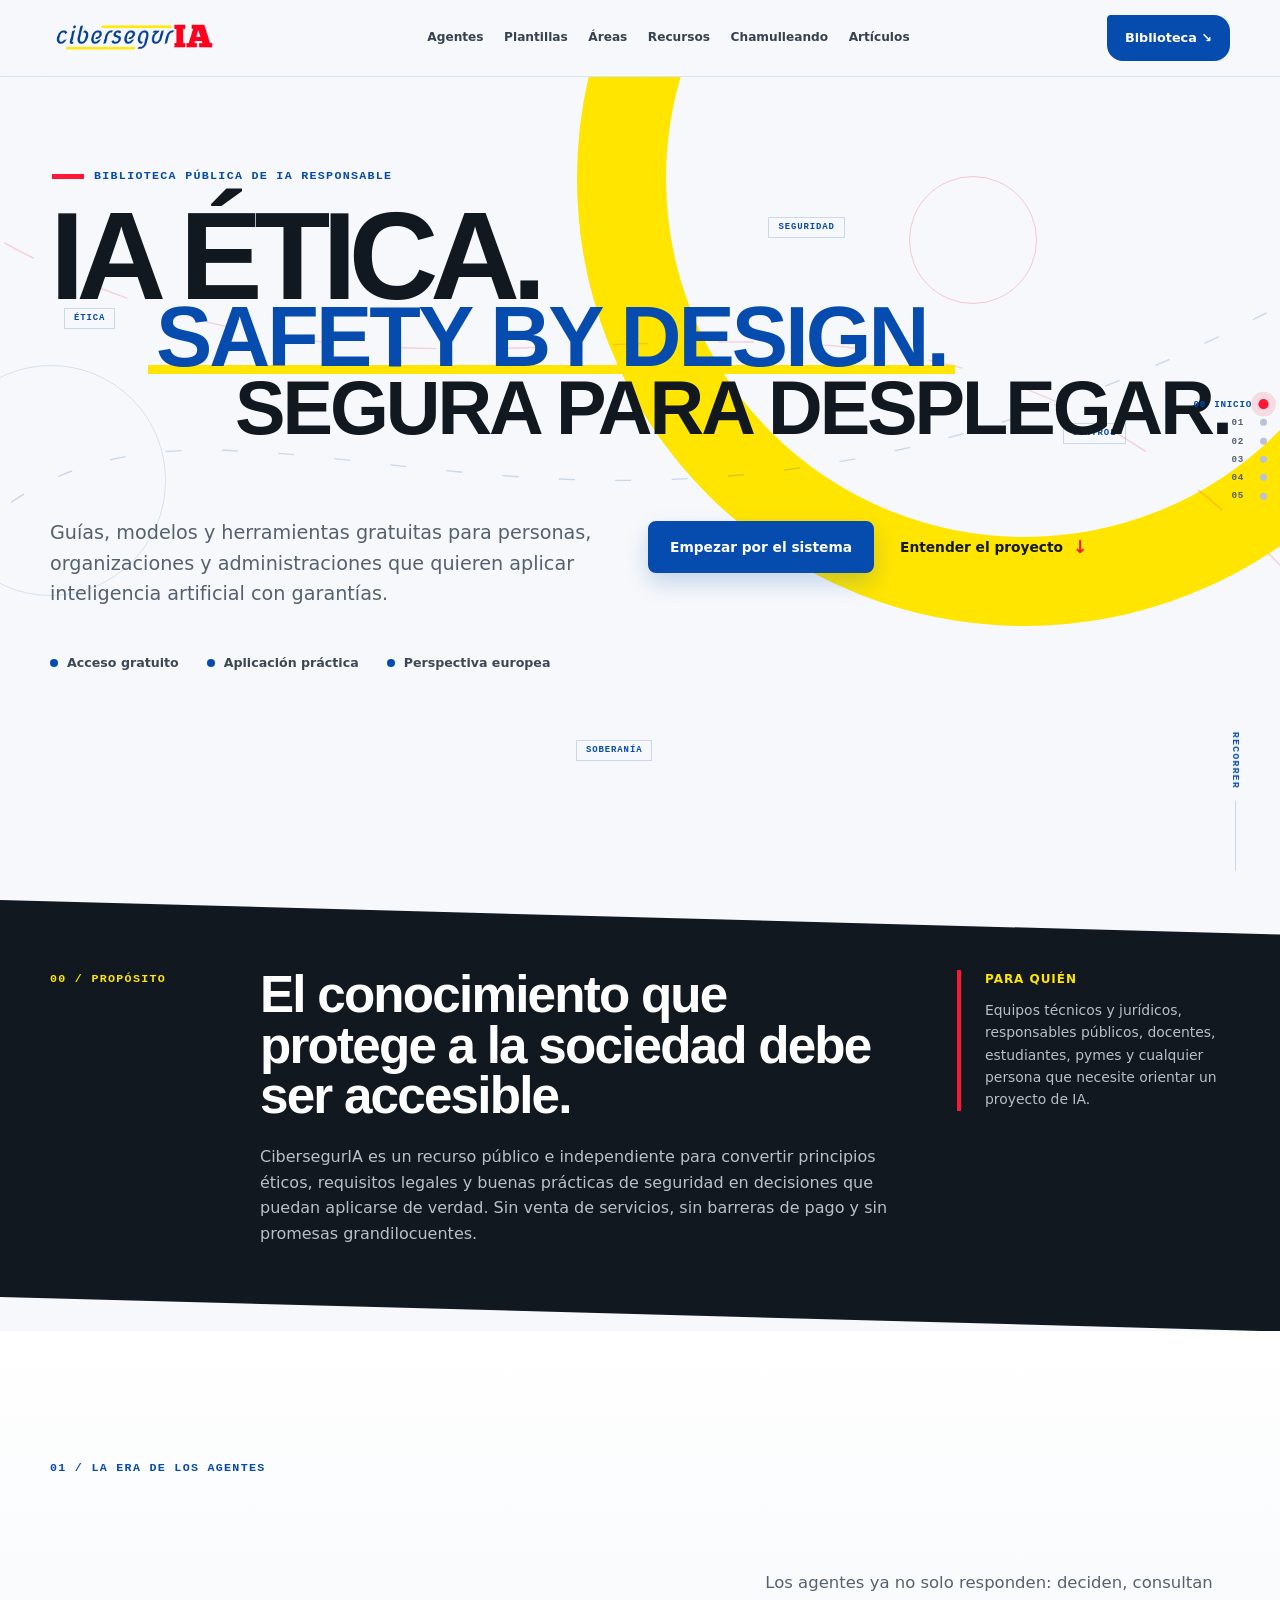
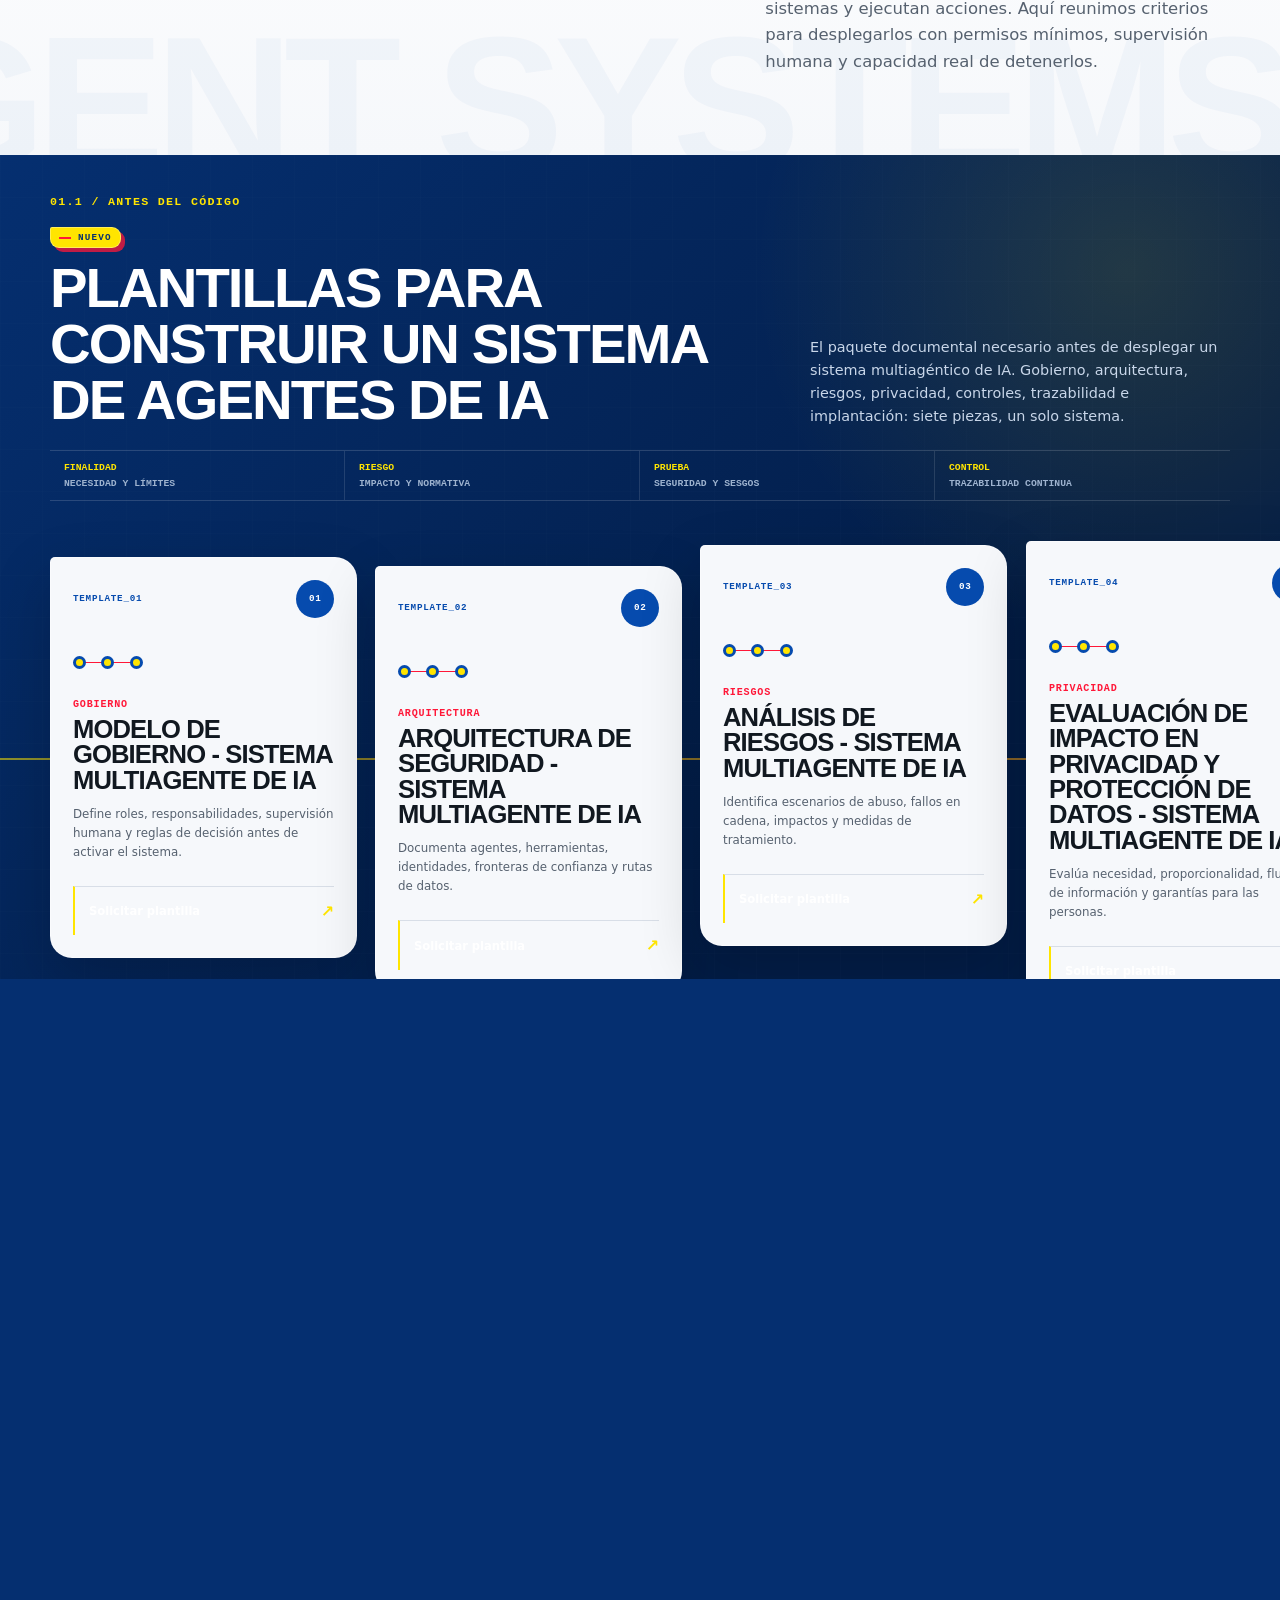
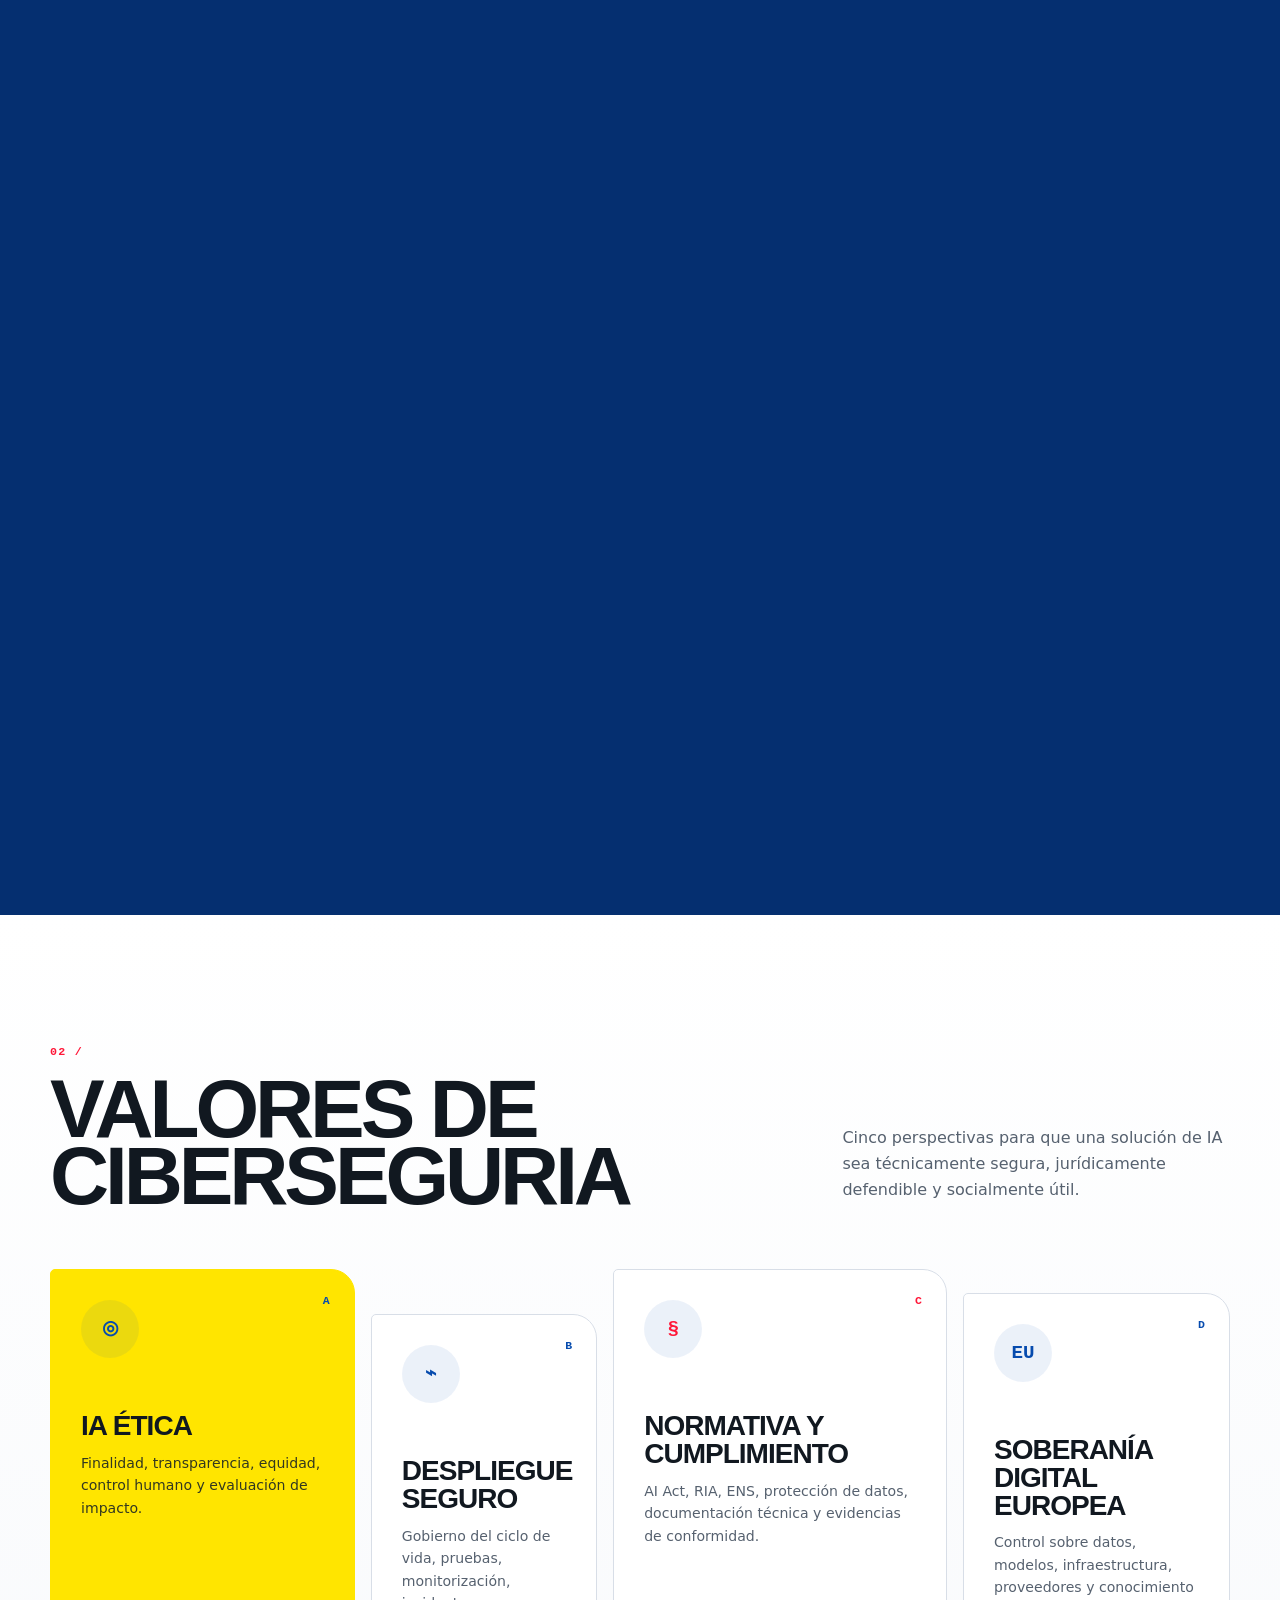
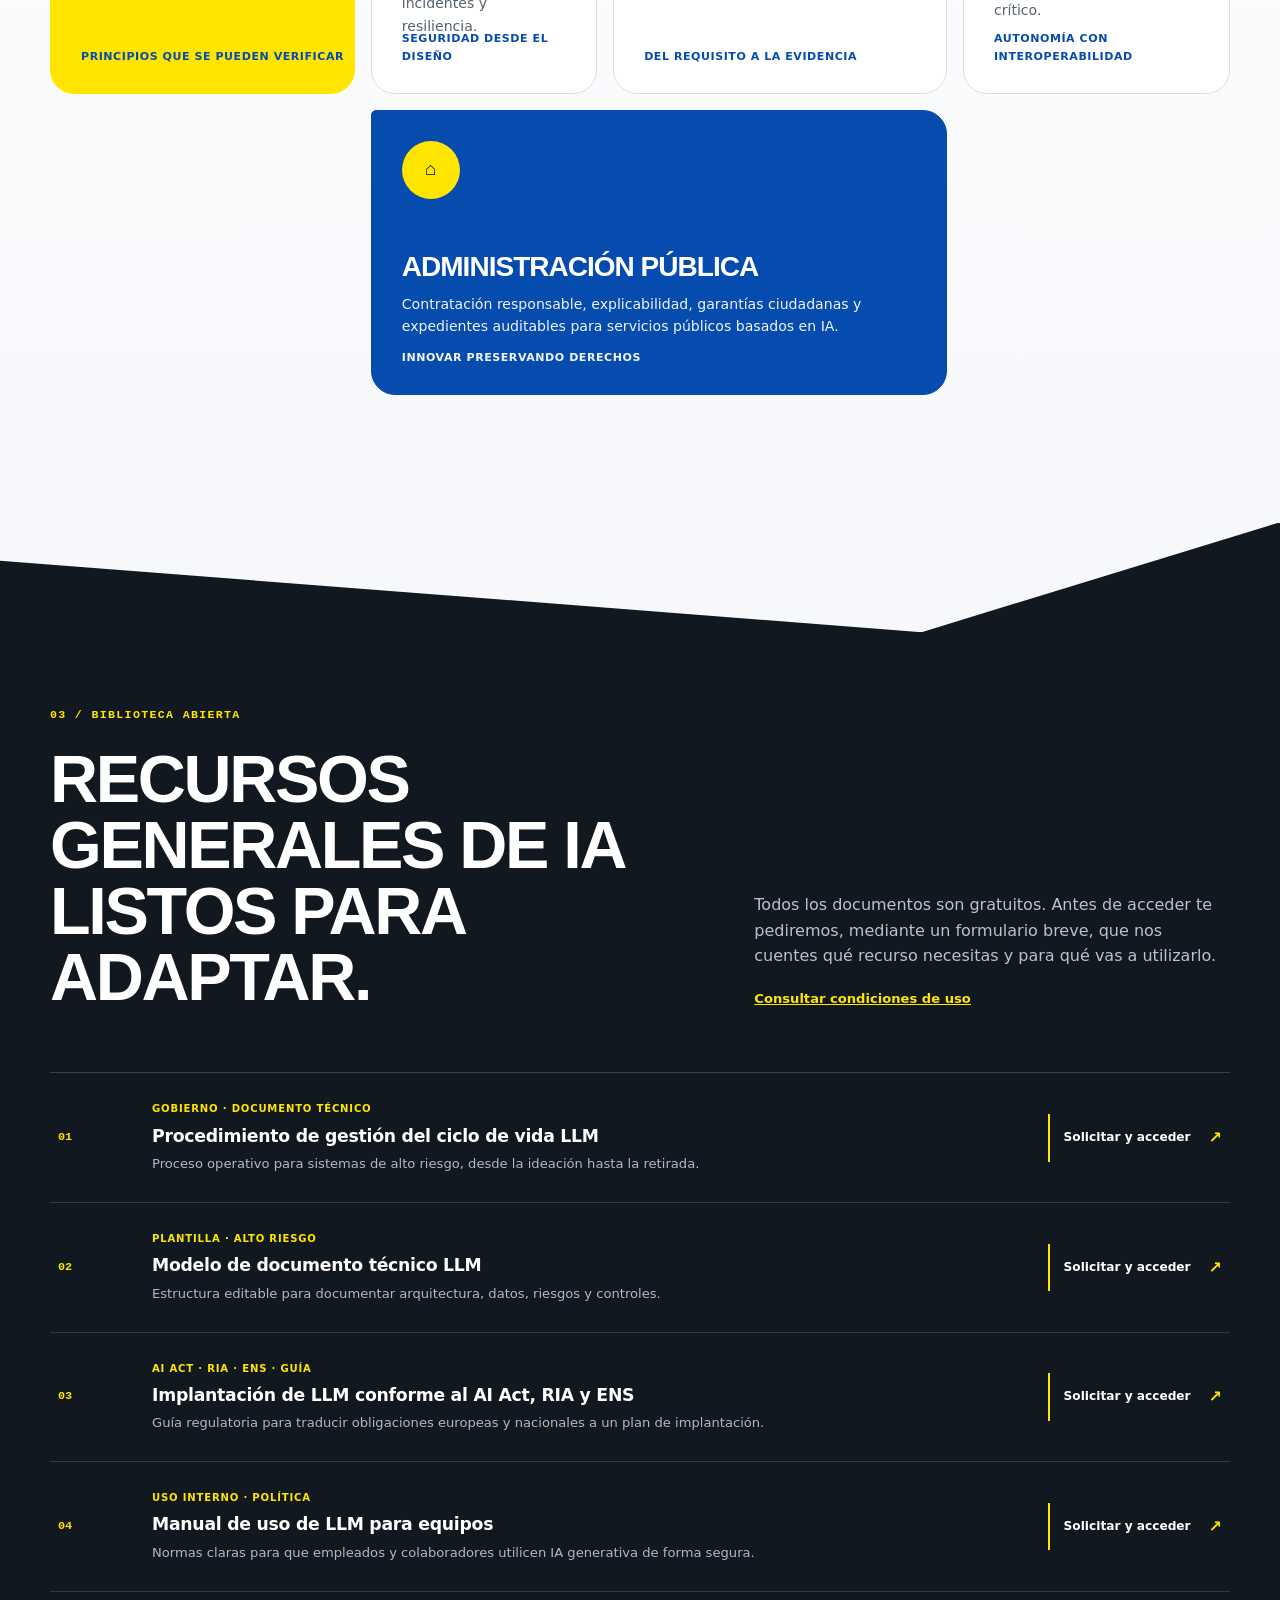
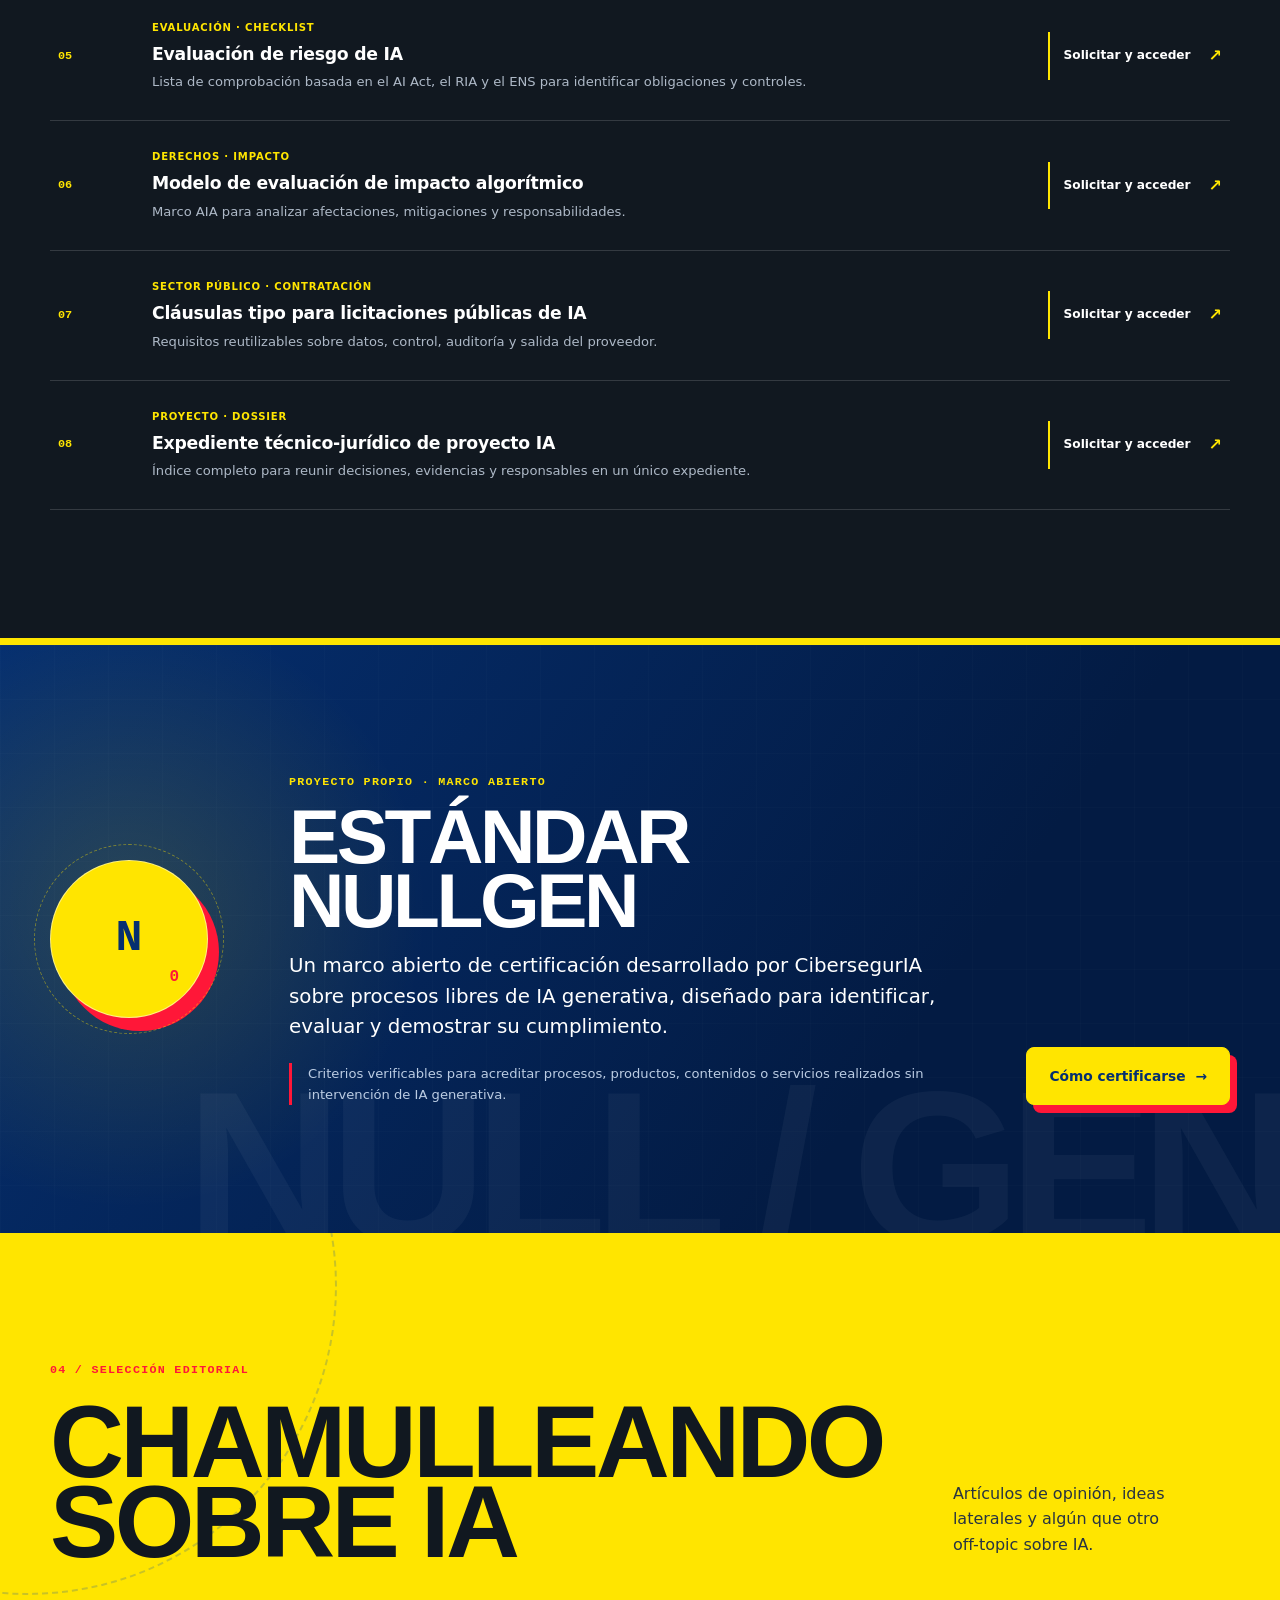
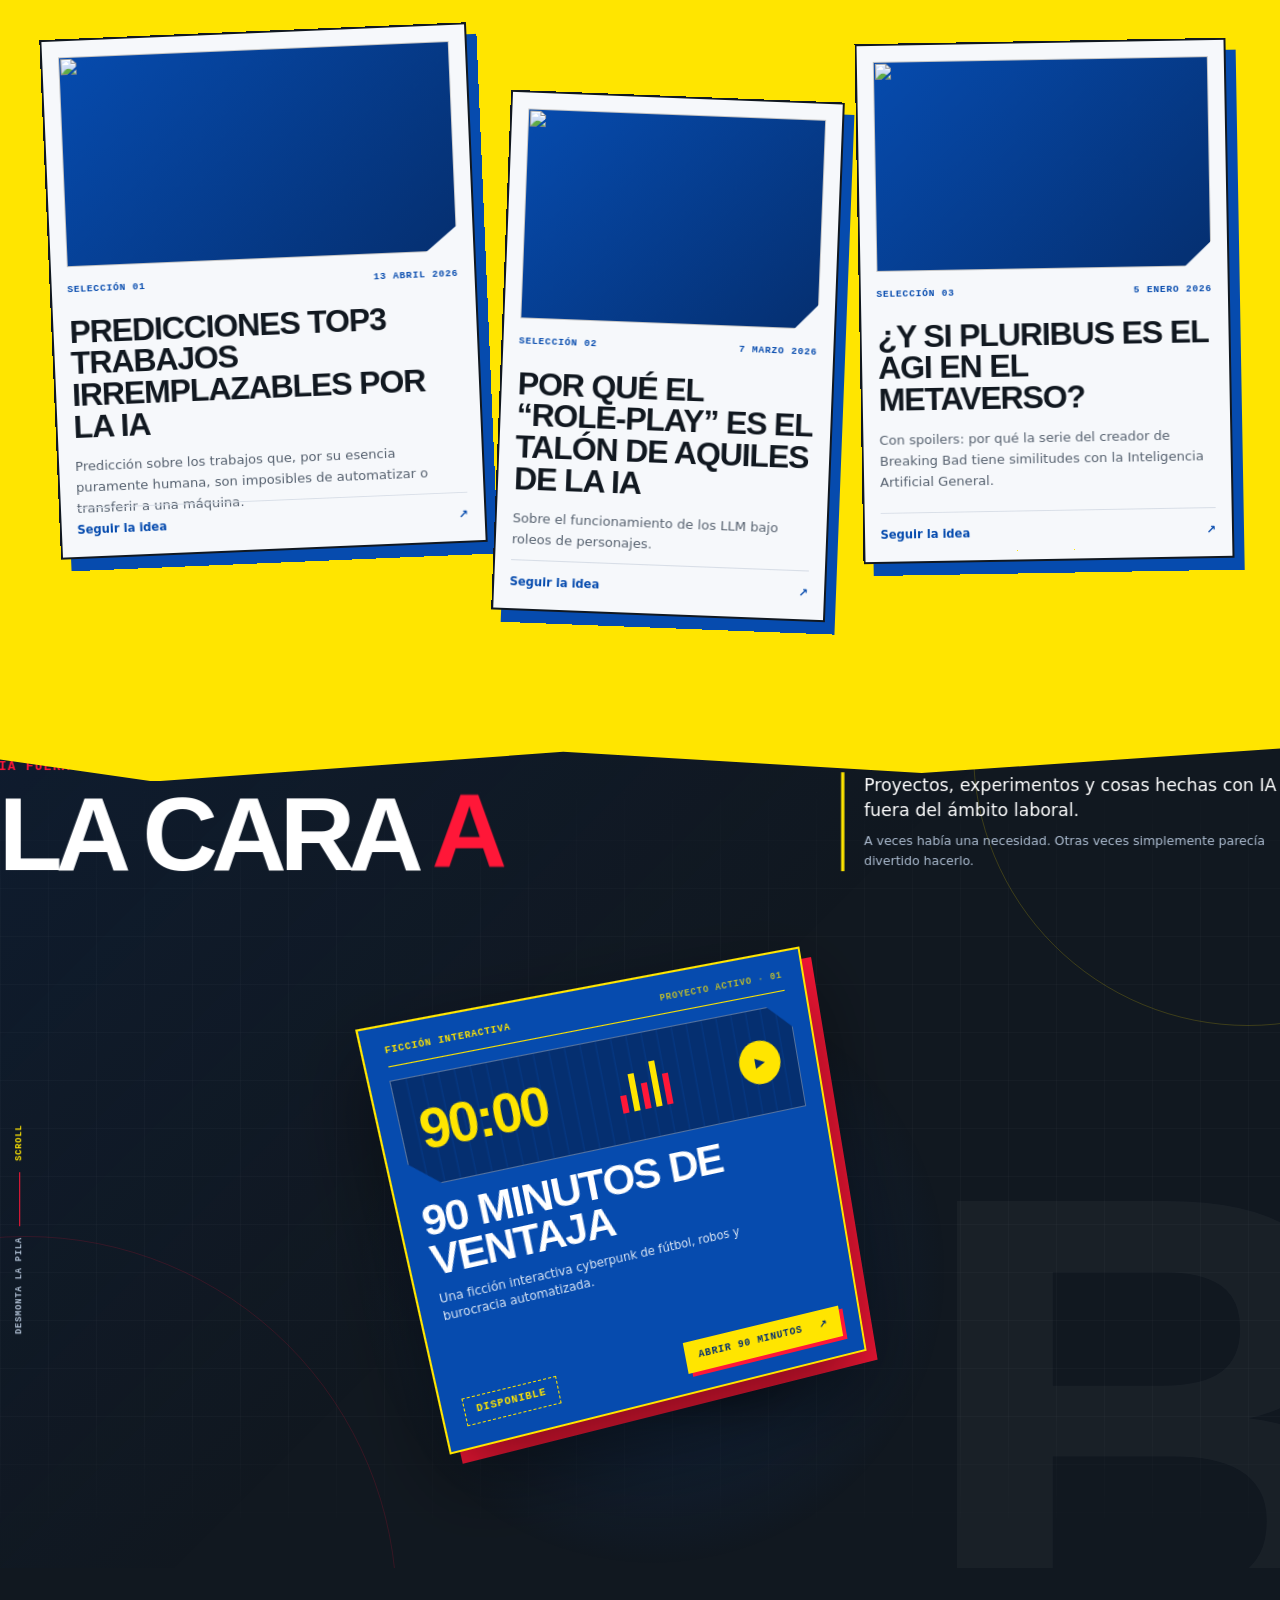
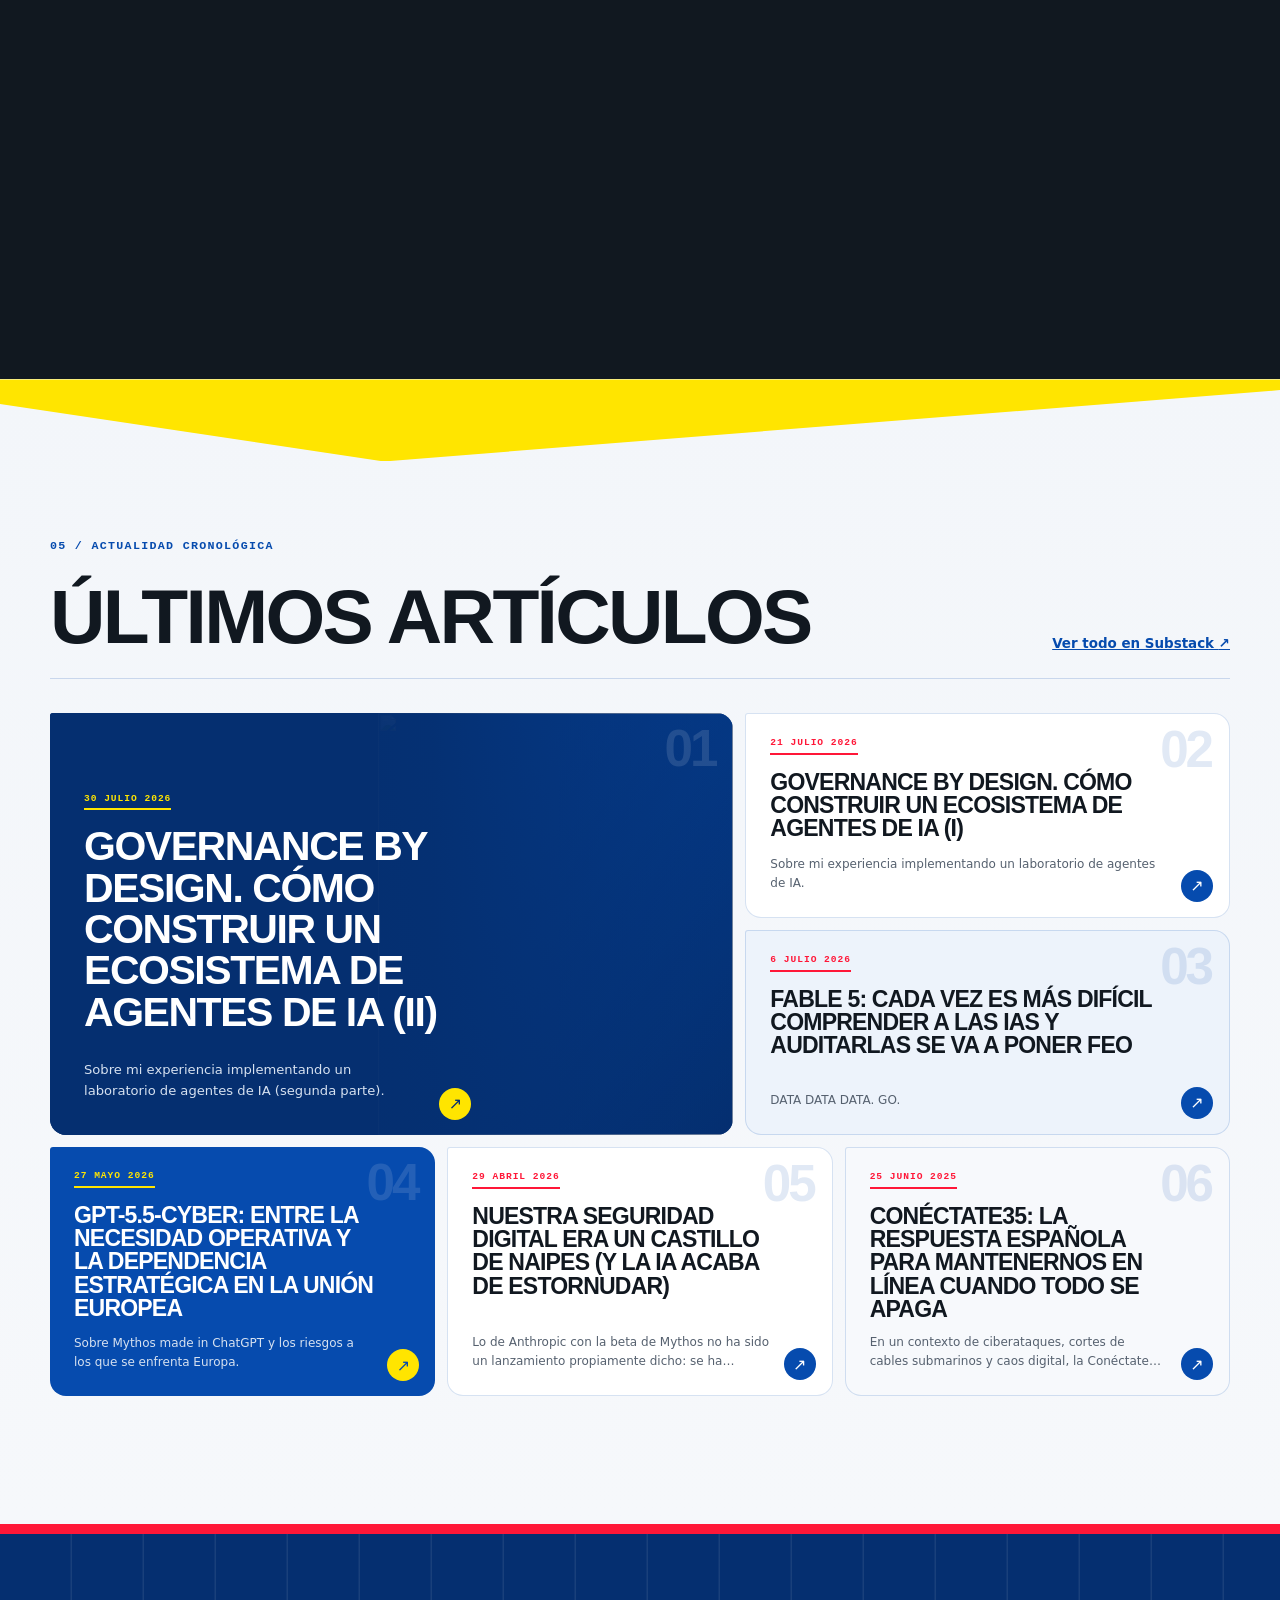
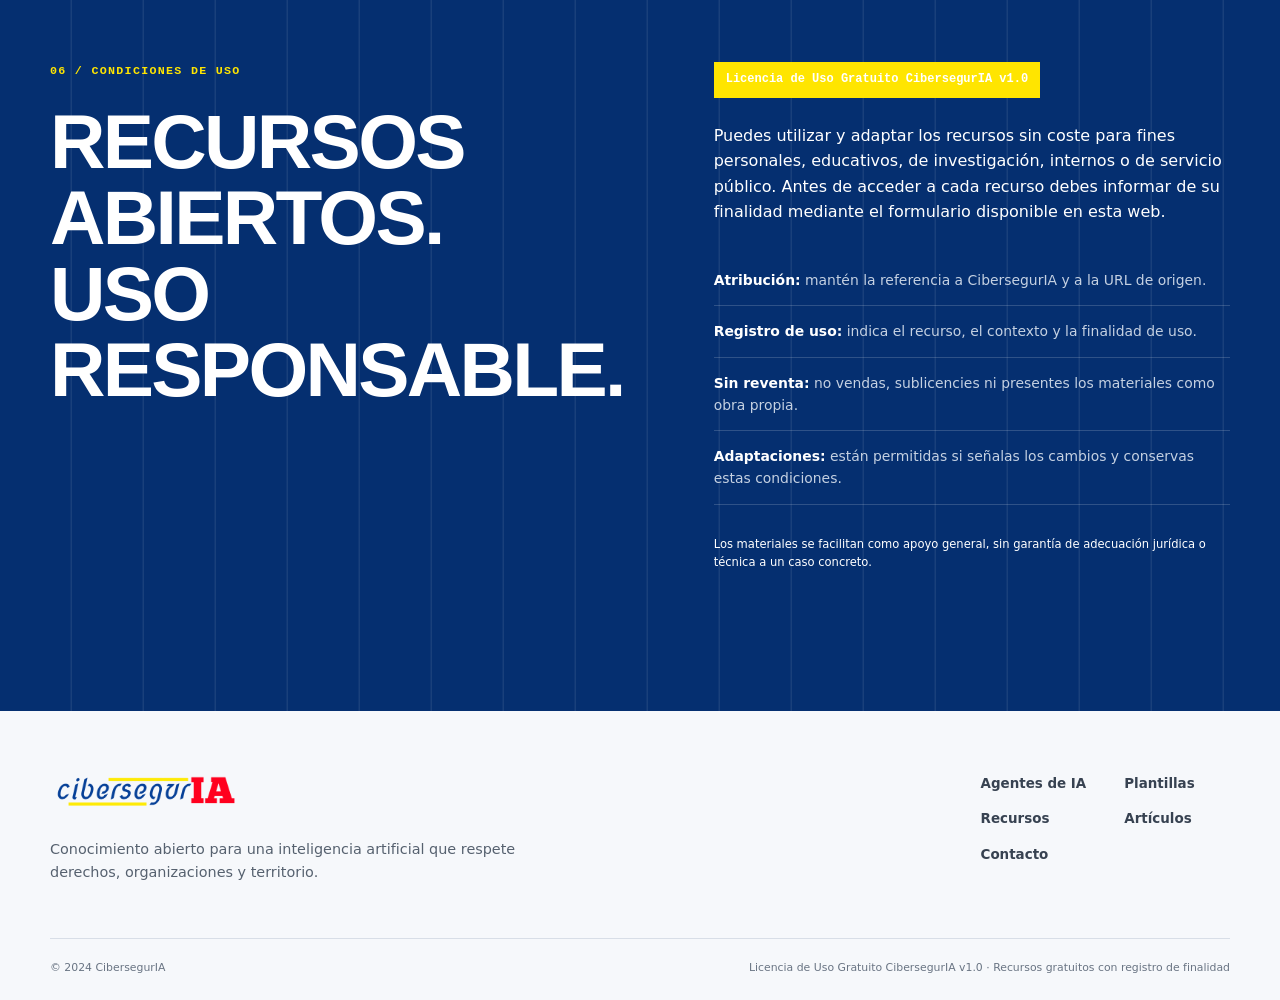
==== commit 1fc3fc86: "Add files via upload" ====
--- a/index.html
+++ b/index.html
@@ -1,370 +1,116 @@
 <!doctype html>
 <html lang="es">
 <head>
-  <meta charset="utf-8">
-  <meta name="viewport" content="width=device-width, initial-scale=1">
+  <meta charset="utf-8"><meta name="viewport" content="width=device-width, initial-scale=1">
   <title>CibersegurIA | Recursos públicos para una IA ética y segura</title>
   <meta name="description" content="Recursos gratuitos sobre IA ética, despliegue seguro, cumplimiento, soberanía digital europea y administración pública.">
-  <meta name="theme-color" content="#064bae">
-  <meta property="og:title" content="CibersegurIA | IA ética y segura">
-  <meta property="og:description" content="Conocimiento abierto para desplegar inteligencia artificial con garantías.">
-  <meta property="og:type" content="website">
-  <meta property="og:url" content="https://ciberseguria.com/">
-  <meta property="og:image" content="https://ciberseguria.com/logociberseguria.png">
-  <link rel="canonical" href="https://ciberseguria.com/">
-  <link rel="icon" href="favicon.ico">
-  <link rel="stylesheet" href="style.css">
-  <script src="script.js" defer></script>
+  <meta name="theme-color" content="#064bae"><meta property="og:title" content="CibersegurIA | IA ética y segura"><meta property="og:description" content="Conocimiento abierto para desplegar inteligencia artificial con garantías.">
+  <meta property="og:type" content="website"><meta property="og:url" content="https://ciberseguria.com/"><meta property="og:image" content="https://ciberseguria.com/logociberseguria.png">
+  <link rel="canonical" href="https://ciberseguria.com/"><link rel="icon" href="favicon.ico">
+  <link rel="stylesheet" href="style.css"><link rel="stylesheet" href="experience.css?v=20260826-cara-b-links"><script src="content-data.js?v=20260826-cara-b-links" defer></script><script src="script.js?v=20260826-cara-b-links" defer></script>
 </head>
-<body>
+<body class="experience-page">
   <a class="skip-link" href="#contenido">Saltar al contenido</a>
-
-  <header class="site-header">
-    <div class="container header-inner">
-      <a class="brand" href="#inicio" aria-label="CibersegurIA, inicio">
-        <img src="logociberseguria.png" alt="CibersegurIA">
-      </a>
-
-      <button class="menu-toggle" type="button" aria-expanded="false" aria-controls="main-nav">
-        <span></span><span></span><span></span>
-        <span class="sr-only">Abrir navegación</span>
-      </button>
-
-      <nav id="main-nav" class="main-nav" aria-label="Navegación principal">
-        <a href="#agentes">Agentes de IA</a>
-        <a href="#areas">Áreas</a>
-        <a href="#recursos">Recursos</a>
-        <a href="#articulos">Artículos</a>
-        <a href="#licencia">Licencia</a>
-      </nav>
-
-      <a class="header-action" href="#recursos">Explorar recursos</a>
-    </div>
-  </header>
-
+  <header class="site-header experience-header"><div class="container header-inner">
+    <a class="brand" href="#inicio" aria-label="CibersegurIA, inicio"><img src="logociberseguria.png" alt="CibersegurIA"></a>
+    <button class="menu-toggle" type="button" aria-expanded="false" aria-controls="main-nav"><span></span><span></span><span></span><span class="sr-only">Abrir navegación</span></button>
+    <nav id="main-nav" class="main-nav" aria-label="Navegación principal"><a href="#agentes">Agentes</a><a href="#plantillas">Plantillas</a><a href="#areas">Áreas</a><a href="#recursos">Recursos</a><a href="#chamulleando">Chamulleando</a><a href="#articulos">Artículos</a></nav>
+    <a class="header-action" href="#recursos">Biblioteca <span aria-hidden="true">↘</span></a>
+  </div></header>
+  <aside class="chapter-rail" aria-label="Capítulos de la página">
+    <a href="#inicio" data-rail-target="inicio"><span>00</span><b>Inicio</b></a><a href="#agentes" data-rail-target="agentes"><span>01</span><b>Agentes</b></a><a href="#areas" data-rail-target="areas"><span>02</span><b>Áreas</b></a><a href="#recursos" data-rail-target="recursos"><span>03</span><b>Biblioteca</b></a><a href="#chamulleando" data-rail-target="chamulleando"><span>04</span><b>Ideas</b></a><a href="#licencia" data-rail-target="licencia"><span>05</span><b>Uso</b></a>
+  </aside>
   <main id="contenido">
-    <section id="inicio" class="hero section-pad">
-      <div class="container hero-grid">
-        <div class="hero-copy">
-          <p class="eyebrow"><span></span> Biblioteca pública de IA responsable</p>
-          <h1>IA Ética.<br><em>Safety by Design.</em><br>Segura para desplegar.</h1>
-          <p class="hero-lead">Guías, modelos y herramientas gratuitas para personas, organizaciones y administraciones que quieren aplicar inteligencia artificial con garantías.</p>
-          <div class="hero-actions">
-            <a class="button button-primary" href="#recursos">Consultar la biblioteca</a>
-            <a class="button button-text" href="#proposito">Por qué existe este proyecto <span aria-hidden="true">↓</span></a>
+    <section id="inicio" class="hero-experience chapter" data-chapter="Inicio">
+      <div class="hero-field" aria-hidden="true"><i class="field-orbit field-orbit-a"></i><i class="field-orbit field-orbit-b"></i><span class="field-node node-a">ética</span><span class="field-node node-b">control</span><span class="field-node node-c">soberanía</span><span class="field-node node-d">seguridad</span><svg viewBox="0 0 1000 520" preserveAspectRatio="none"><path pathLength="1" d="M-30 420 C170 60 420 550 1030 100"></path><path pathLength="1" d="M40 90 C390 330 670 -10 970 390"></path></svg></div>
+      <div class="container hero-stage">
+        <p class="eyebrow hero-eyebrow"><span></span> Biblioteca pública de IA responsable</p>
+        <h1 aria-label="IA Ética. Safety by Design. Segura para desplegar."><span class="hero-line hero-line-one">IA Ética.</span><span class="hero-line hero-line-two">Safety by Design.</span><span class="hero-line hero-line-three">Segura para desplegar.</span></h1>
+        <div class="hero-deck"><p class="hero-lead">Guías, modelos y herramientas gratuitas para personas, organizaciones y administraciones que quieren aplicar inteligencia artificial con garantías.</p><div class="hero-actions"><a class="button button-primary magnetic" href="#plantillas">Empezar por el sistema</a><a class="button button-text" href="#proposito">Entender el proyecto <span aria-hidden="true">↓</span></a></div><ul class="hero-principles" aria-label="Principios del proyecto"><li>Acceso gratuito</li><li>Aplicación práctica</li><li>Perspectiva europea</li></ul></div>
+        <a class="scroll-cue" href="#proposito"><span>Recorrer</span><i></i></a>
+      </div>
+    </section>
+    <section id="proposito" class="purpose-band chapter" data-chapter="Propósito"><div class="container purpose-grid">
+      <p class="section-index">00 / PROPÓSITO</p>
+      <div><h2>El conocimiento que protege a la sociedad debe ser accesible.</h2><p>CibersegurIA es un recurso público e independiente para convertir principios éticos, requisitos legales y buenas prácticas de seguridad en decisiones que puedan aplicarse de verdad. Sin venta de servicios, sin barreras de pago y sin promesas grandilocuentes.</p></div>
+      <div class="purpose-note"><strong>Para quién</strong><p>Equipos técnicos y jurídicos, responsables públicos, docentes, estudiantes, pymes y cualquier persona que necesite orientar un proyecto de IA.</p></div>
+    </div></section>
+    <section id="agentes" class="agents-opening chapter section-pad" data-chapter="Agentes"><div class="container section-heading">
+      <div><p class="section-index">01 / LA ERA DE LOS AGENTES</p><h2 class="agents-title" aria-label="Agentes de IA"><span class="agents-title-word agents-title-word-one" aria-hidden="true">Agentes</span><span class="agents-title-word agents-title-word-two" aria-hidden="true">de IA</span></h2></div>
+      <p>Los agentes ya no solo responden: deciden, consultan sistemas y ejecutan acciones. Aquí reunimos criterios para desplegarlos con permisos mínimos, supervisión humana y capacidad real de detenerlos.</p>
+    </div></section>
+    <section id="plantillas" class="template-story chapter" data-chapter="Plantillas multiagente"><div class="template-sticky">
+      <div class="container template-heading"><div><p class="section-index">01.1 / ANTES DEL CÓDIGO</p><span class="template-new-badge">NUEVO</span><h2>Plantillas para construir un sistema de agentes de IA</h2></div><p>El paquete documental necesario antes de desplegar un sistema multiagéntico de IA. Gobierno, arquitectura, riesgos, privacidad, controles, trazabilidad e implantación: siete piezas, un solo sistema.</p></div>
+      <div class="preflight-strip" aria-label="Umbral previo al despliegue"><span><b>Finalidad</b> Necesidad y límites</span><span><b>Riesgo</b> Impacto y normativa</span><span><b>Prueba</b> Seguridad y sesgos</span><span><b>Control</b> Trazabilidad continua</span></div>
+      <div class="template-viewport"><div id="template-track" class="template-track"></div></div>
+      <div class="container template-status" aria-hidden="true"><span><b id="template-current">01</b> / 07</span><i><b id="template-progress"></b></i><em>Desliza para construir el sistema</em></div>
+    </div></section>
+    <section id="areas" class="areas section-pad chapter" data-chapter="Valores de CibersegurIA"><div class="container">
+      <div class="values-heading"><div><p class="section-index">02 /</p><h2>Valores de CibersegurIA</h2></div><p>Cinco perspectivas para que una solución de IA sea técnicamente segura, jurídicamente defendible y socialmente útil.</p></div>
+      <div class="area-grid">
+        <article class="area-card area-ethical"><span class="area-number">A</span><div class="area-icon" aria-hidden="true">◎</div><h3>IA ética</h3><p>Finalidad, transparencia, equidad, control humano y evaluación de impacto.</p><span class="area-link">Principios que se pueden verificar</span></article>
+        <article class="area-card"><span class="area-number">B</span><div class="area-icon" aria-hidden="true">⌁</div><h3>Despliegue seguro</h3><p>Gobierno del ciclo de vida, pruebas, monitorización, incidentes y resiliencia.</p><span class="area-link">Seguridad desde el diseño</span></article>
+        <article class="area-card area-red"><span class="area-number">C</span><div class="area-icon" aria-hidden="true">§</div><h3>Normativa y cumplimiento</h3><p>AI Act, RIA, ENS, protección de datos, documentación técnica y evidencias de conformidad.</p><span class="area-link">Del requisito a la evidencia</span></article>
+        <article class="area-card"><span class="area-number">D</span><div class="area-icon" aria-hidden="true">EU</div><h3>Soberanía digital europea</h3><p>Control sobre datos, modelos, infraestructura, proveedores y conocimiento crítico.</p><span class="area-link">Autonomía con interoperabilidad</span></article>
+        <article class="area-card area-wide"><span class="area-number">E</span><div class="area-icon" aria-hidden="true">⌂</div><h3>Administración pública</h3><p>Contratación responsable, explicabilidad, garantías ciudadanas y expedientes auditables para servicios públicos basados en IA.</p><span class="area-link">Innovar preservando derechos</span></article>
+      </div>
+    </div></section>
+    <section id="recursos" class="resources section-pad chapter" data-chapter="Biblioteca abierta"><div class="container">
+      <div class="resource-heading"><div><p class="section-index">03 / BIBLIOTECA ABIERTA</p><h2>Recursos generales de IA<br>listos para adaptar.</h2></div><div class="resource-intro"><p>Todos los documentos son gratuitos. Antes de acceder te pediremos, mediante un formulario breve, que nos cuentes qué recurso necesitas y para qué vas a utilizarlo.</p><a href="#licencia">Consultar condiciones de uso</a></div></div>
+      <div class="resource-list">
+        <article class="resource-item"><span class="resource-count">01</span><div><span class="tag">Gobierno · Documento técnico</span><h3>Procedimiento de gestión del ciclo de vida LLM</h3><p>Proceso operativo para sistemas de alto riesgo, desde la ideación hasta la retirada.</p></div><button class="resource-button" type="button" data-resource="Procedimiento de gestión del ciclo de vida LLM" data-url="https://docs.google.com/document/d/1eXiimTqXWFPWmSr9HdlonwfPdP9aoFdA/edit">Solicitar y acceder <span>↗</span></button></article>
+        <article class="resource-item"><span class="resource-count">02</span><div><span class="tag">Plantilla · Alto riesgo</span><h3>Modelo de documento técnico LLM</h3><p>Estructura editable para documentar arquitectura, datos, riesgos y controles.</p></div><button class="resource-button" type="button" data-resource="Modelo de documento técnico LLM" data-url="https://drive.google.com/file/d/1cq2Xw1Fk4AOFyIXjrYoxTp6CTQDm8uPf/view">Solicitar y acceder <span>↗</span></button></article>
+        <article class="resource-item"><span class="resource-count">03</span><div><span class="tag">AI Act · RIA · ENS · Guía</span><h3>Implantación de LLM conforme al AI Act, RIA y ENS</h3><p>Guía regulatoria para traducir obligaciones europeas y nacionales a un plan de implantación.</p></div><button class="resource-button" type="button" data-resource="Guía de implantación de LLM conforme al AI Act, RIA y ENS" data-url="https://docs.google.com/document/d/1xk42r-Ae0G5LMkTuUCeXqhubycnVYuN-/">Solicitar y acceder <span>↗</span></button></article>
+        <article class="resource-item"><span class="resource-count">04</span><div><span class="tag">Uso interno · Política</span><h3>Manual de uso de LLM para equipos</h3><p>Normas claras para que empleados y colaboradores utilicen IA generativa de forma segura.</p></div><button class="resource-button" type="button" data-resource="Manual de política de uso de LLM para equipos" data-url="https://docs.google.com/document/d/18KpaBO-408AL-Nb0NeKBhybMH5i13Kui/">Solicitar y acceder <span>↗</span></button></article>
+        <article class="resource-item"><span class="resource-count">05</span><div><span class="tag">Evaluación · Checklist</span><h3>Evaluación de riesgo de IA</h3><p>Lista de comprobación basada en el AI Act, el RIA y el ENS para identificar obligaciones y controles.</p></div><button class="resource-button" type="button" data-resource="Checklist de evaluación de riesgo de IA" data-url="https://docs.google.com/document/d/1Dai0gp6JuF6e0t0dZhpUdyZsEwoHdjbY/edit">Solicitar y acceder <span>↗</span></button></article>
+        <article class="resource-item"><span class="resource-count">06</span><div><span class="tag">Derechos · Impacto</span><h3>Modelo de evaluación de impacto algorítmico</h3><p>Marco AIA para analizar afectaciones, mitigaciones y responsabilidades.</p></div><button class="resource-button" type="button" data-resource="Modelo de evaluación de impacto algorítmico" data-url="https://docs.google.com/document/d/1kDWLJ1p4r5XUcPxftpPwi0NEs9UvrW3P/edit">Solicitar y acceder <span>↗</span></button></article>
+        <article class="resource-item"><span class="resource-count">07</span><div><span class="tag">Sector público · Contratación</span><h3>Cláusulas tipo para licitaciones públicas de IA</h3><p>Requisitos reutilizables sobre datos, control, auditoría y salida del proveedor.</p></div><button class="resource-button" type="button" data-resource="Cláusulas tipo para licitaciones públicas de IA" data-url="https://docs.google.com/document/d/1YyW43XIcTVPov4Vn8ujNpCLqKQ-iK3hY/edit">Solicitar y acceder <span>↗</span></button></article>
+        <article class="resource-item"><span class="resource-count">08</span><div><span class="tag">Proyecto · Dossier</span><h3>Expediente técnico-jurídico de proyecto IA</h3><p>Índice completo para reunir decisiones, evidencias y responsables en un único expediente.</p></div><button class="resource-button" type="button" data-resource="Expediente técnico-jurídico de proyecto IA" data-url="https://docs.google.com/document/d/12SFLsUOAxlk9QzOdz5egm3luEiiZhg7g/edit">Solicitar y acceder <span>↗</span></button></article>
+      </div>
+    </div></section>
+    <section id="estandar-nullgen" class="nullgen section-pad chapter" data-chapter="Estándar NullGEN"><div class="container nullgen-grid">
+      <div class="nullgen-mark" aria-hidden="true"><span>N</span><i>0</i></div><div class="nullgen-copy"><p class="section-index">PROYECTO PROPIO · MARCO ABIERTO</p><h2>Estándar NullGEN</h2><p class="nullgen-lead">Un marco abierto de certificación desarrollado por CibersegurIA sobre procesos libres de IA generativa, diseñado para identificar, evaluar y demostrar su cumplimiento.</p><p class="nullgen-detail">Criterios verificables para acreditar procesos, productos, contenidos o servicios realizados sin intervención de IA generativa.</p></div><a class="button button-dark magnetic nullgen-cta" href="nullgen.html">Cómo certificarse <span aria-hidden="true">→</span></a>
+    </div></section>
+    <section id="chamulleando" class="chamulleando section-pad chapter" data-chapter="Chamulleando sobre IA"><div class="container">
+      <div class="chamulleando-heading"><div><p class="section-index">04 / SELECCIÓN EDITORIAL</p><h2>Chamulleando<br>sobre IA</h2></div><p>Artículos de opinión, ideas laterales y algún que otro off-topic sobre IA.</p></div><div id="chamulleando-grid" class="chamulleando-grid"></div>
+    </div></section>
+    <section id="cara-b" class="cara-b chapter" data-chapter="La cara B" aria-describedby="cara-b-intro">
+      <div class="cara-b-sticky">
+        <div class="cara-b-atmosphere" aria-hidden="true"><span>B</span><i></i><i></i></div>
+        <div class="container cara-b-heading">
+          <div>
+            <p class="section-index">IA FUERA DEL TRABAJO</p>
+            <h2 class="cara-b-title" aria-label="La cara B"><span>La cara</span><span class="cara-b-title-turn" aria-hidden="true"><i>A</i><b>B</b></span></h2>
           </div>
-          <ul class="hero-principles" aria-label="Principios del proyecto">
-            <li>Acceso gratuito</li>
-            <li>Aplicación práctica</li>
-            <li>Perspectiva europea</li>
-          </ul>
-        </div>
-
-        <div class="hero-board" aria-label="Mapa de un despliegue responsable de inteligencia artificial">
-          <div class="board-topline">
-            <span>Ruta de despliegue responsable</span>
-            <span class="status-dot">Sistema supervisado</span>
-          </div>
-          <div class="board-core">
-            <div class="agent-symbol" aria-hidden="true">
-              <span>IA</span>
-              <i class="orbit orbit-one"></i>
-              <i class="orbit orbit-two"></i>
-            </div>
-            <p>Agente de IA</p>
-            <small>Objetivo acotado · control humano</small>
-          </div>
-          <ol class="board-route">
-            <li><span>01</span><b>Finalidad</b><small>Necesidad y límites</small></li>
-            <li><span>02</span><b>Riesgo</b><small>Impacto y normativa</small></li>
-            <li><span>03</span><b>Prueba</b><small>Seguridad y sesgos</small></li>
-            <li><span>04</span><b>Control</b><small>Trazabilidad continua</small></li>
-          </ol>
-          <div class="board-footer">
-            <span>AI ACT · RIA · ENS</span>
-            <span>SEGURIDAD</span>
-            <span>SOBERANÍA</span>
+          <div class="cara-b-intro">
+            <p id="cara-b-intro">Proyectos, experimentos y cosas hechas con IA fuera del ámbito laboral.</p>
+            <small>A veces había una necesidad. Otras veces simplemente parecía divertido hacerlo.</small>
           </div>
         </div>
+        <div class="cara-b-scene" aria-label="Colección de proyectos y experimentos">
+          <div id="cara-b-stack" class="cara-b-stack"></div>
+        </div>
+        <p class="cara-b-scroll-note" aria-hidden="true"><span>Desmonta la pila</span><i></i><b>Scroll</b></p>
       </div>
     </section>
-
-    <section id="proposito" class="purpose-band">
-      <div class="container purpose-grid">
-        <p class="section-index">00 / PROPÓSITO</p>
-        <div>
-          <h2>El conocimiento que protege a la sociedad debe ser accesible.</h2>
-          <p>CibersegurIA es un recurso público e independiente para convertir principios éticos, requisitos legales y buenas prácticas de seguridad en decisiones que puedan aplicarse de verdad. Sin venta de servicios, sin barreras de pago y sin promesas grandilocuentes.</p>
-        </div>
-        <div class="purpose-note">
-          <strong>Para quién</strong>
-          <p>Equipos técnicos y jurídicos, responsables públicos, docentes, estudiantes, pymes y cualquier persona que necesite orientar un proyecto de IA.</p>
-        </div>
-      </div>
-    </section>
-
-    <section id="agentes" class="agents section-pad">
-      <div class="container">
-        <div class="section-heading">
-          <div>
-            <p class="section-index">01 / LA ERA DE LOS AGENTES</p>
-            <h2>Despliegue de<br>agentes de IA</h2>
-          </div>
-          <p>Los agentes ya no solo responden: deciden, consultan sistemas y ejecutan acciones. Aquí reunimos criterios para desplegarlos con permisos mínimos, supervisión humana y capacidad real de detenerlos.</p>
-        </div>
-
-        <div class="agents-panel">
-          <div class="agents-intro">
-            <span class="priority-flag">Próximamente...</span>
-            <h3>Del prototipo a producción, sin perder el control.</h3>
-            <p>Una ruta práctica para definir autonomía, proteger herramientas y datos, validar el comportamiento y mantener evidencia de cada decisión.</p>
-            <a class="button button-light" href="#recursos">Ver herramientas relacionadas</a>
-          </div>
-          <ol class="agent-steps">
-            <li><span>01</span><div><b>Acotar la misión</b><p>Objetivo, prohibiciones, datos autorizados y condiciones de parada.</p></div></li>
-            <li><span>02</span><div><b>Diseñar permisos</b><p>Acceso mínimo a herramientas, identidades y entornos separados.</p></div></li>
-            <li><span>03</span><div><b>Evaluar antes de abrir</b><p>Pruebas adversarias, sesgos, fuga de datos y fallos de razonamiento.</p></div></li>
-            <li><span>04</span><div><b>Supervisar en continuo</b><p>Registros, alertas, revisión humana y respuesta ante incidentes.</p></div></li>
-          </ol>
-        </div>
-      </div>
-    </section>
-
-    <section id="areas" class="areas section-pad">
-      <div class="container">
-        <div class="section-kicker">
-          <p class="section-index">02 / MAPA DE CONOCIMIENTO</p>
-          <p>Cinco perspectivas para que una solución de IA sea técnicamente segura, jurídicamente defendible y socialmente útil.</p>
-        </div>
-        <div class="area-grid">
-          <article class="area-card area-ethical">
-            <span class="area-number">A</span>
-            <div class="area-icon" aria-hidden="true">◎</div>
-            <h3>IA ética</h3>
-            <p>Finalidad, transparencia, equidad, control humano y evaluación de impacto.</p>
-            <span class="area-link">Principios que se pueden verificar</span>
-          </article>
-          <article class="area-card">
-            <span class="area-number">B</span>
-            <div class="area-icon" aria-hidden="true">⌁</div>
-            <h3>Despliegue seguro</h3>
-            <p>Gobierno del ciclo de vida, pruebas, monitorización, incidentes y resiliencia.</p>
-            <span class="area-link">Seguridad desde el diseño</span>
-          </article>
-          <article class="area-card area-red">
-            <span class="area-number">C</span>
-            <div class="area-icon" aria-hidden="true">§</div>
-            <h3>Normativa y cumplimiento</h3>
-            <p>AI Act, RIA, ENS, protección de datos, documentación técnica y evidencias de conformidad.</p>
-            <span class="area-link">Del requisito a la evidencia</span>
-          </article>
-          <article class="area-card">
-            <span class="area-number">D</span>
-            <div class="area-icon" aria-hidden="true">EU</div>
-            <h3>Soberanía digital europea</h3>
-            <p>Control sobre datos, modelos, infraestructura, proveedores y conocimiento crítico.</p>
-            <span class="area-link">Autonomía con interoperabilidad</span>
-          </article>
-          <article class="area-card area-wide">
-            <span class="area-number">E</span>
-            <div class="area-icon" aria-hidden="true">⌂</div>
-            <h3>Administración pública</h3>
-            <p>Contratación responsable, explicabilidad, garantías ciudadanas y expedientes auditables para servicios públicos basados en IA.</p>
-            <span class="area-link">Innovar preservando derechos</span>
-          </article>
-        </div>
-      </div>
-    </section>
-
-    <section id="recursos" class="resources section-pad">
-      <div class="container">
-        <div class="resource-heading">
-          <div>
-            <p class="section-index">03 / BIBLIOTECA ABIERTA</p>
-            <h2>Recursos listos<br>para adaptar.</h2>
-          </div>
-          <div class="resource-intro">
-            <p>Todos los documentos son gratuitos. Antes de acceder te pediremos, mediante un formulario breve, que nos cuentes qué recurso necesitas y para qué vas a utilizarlo.</p>
-            <a href="#licencia">Consultar condiciones de uso</a>
-          </div>
-        </div>
-
-        <div class="resource-list">
-          <article class="resource-item">
-            <span class="resource-count">01</span>
-            <div><span class="tag">Gobierno · Documento técnico</span><h3>Procedimiento de gestión del ciclo de vida LLM</h3><p>Proceso operativo para sistemas de alto riesgo, desde la ideación hasta la retirada.</p></div>
-            <button class="resource-button" type="button" data-resource="Procedimiento de gestión del ciclo de vida LLM" data-url="https://docs.google.com/document/d/1eXiimTqXWFPWmSr9HdlonwfPdP9aoFdA/edit">Solicitar y acceder <span>↗</span></button>
-          </article>
-          <article class="resource-item">
-            <span class="resource-count">02</span>
-            <div><span class="tag">Plantilla · Alto riesgo</span><h3>Modelo de documento técnico LLM</h3><p>Estructura editable para documentar arquitectura, datos, riesgos y controles.</p></div>
-            <button class="resource-button" type="button" data-resource="Modelo de documento técnico LLM" data-url="https://drive.google.com/file/d/1cq2Xw1Fk4AOFyIXjrYoxTp6CTQDm8uPf/view">Solicitar y acceder <span>↗</span></button>
-          </article>
-          <article class="resource-item">
-            <span class="resource-count">03</span>
-            <div><span class="tag">AI Act · RIA · ENS · Guía</span><h3>Implantación de LLM conforme al AI Act, RIA y ENS</h3><p>Guía regulatoria para traducir obligaciones europeas y nacionales a un plan de implantación.</p></div>
-            <button class="resource-button" type="button" data-resource="Guía de implantación de LLM conforme al AI Act, RIA y ENS" data-url="https://docs.google.com/document/d/1xk42r-Ae0G5LMkTuUCeXqhubycnVYuN-/">Solicitar y acceder <span>↗</span></button>
-          </article>
-          <article class="resource-item">
-            <span class="resource-count">04</span>
-            <div><span class="tag">Uso interno · Política</span><h3>Manual de uso de LLM para equipos</h3><p>Normas claras para que empleados y colaboradores utilicen IA generativa de forma segura.</p></div>
-            <button class="resource-button" type="button" data-resource="Manual de política de uso de LLM para equipos" data-url="https://docs.google.com/document/d/18KpaBO-408AL-Nb0NeKBhybMH5i13Kui/">Solicitar y acceder <span>↗</span></button>
-          </article>
-          <article class="resource-item">
-            <span class="resource-count">05</span>
-            <div><span class="tag">Resiliencia · Contingencia</span><h3>Conéctate35: respuesta ante apagón digital</h3><p>Plan de continuidad para mantener coordinación y servicios esenciales.</p></div>
-            <button class="resource-button" type="button" data-resource="Conéctate35: respuesta ante apagón digital" data-url="https://docs.google.com/document/d/1OcVWwLa618jA0rfTL1zIhgUtOqctl409/edit?usp=drive_link">Solicitar y acceder <span>↗</span></button>
-          </article>
-          <article class="resource-item">
-            <span class="resource-count">06</span>
-            <div><span class="tag">Evaluación · Checklist</span><h3>Evaluación de riesgo de IA</h3><p>Lista de comprobación basada en el AI Act, el RIA y el ENS para identificar obligaciones y controles.</p></div>
-            <button class="resource-button" type="button" data-resource="Checklist de evaluación de riesgo de IA" data-url="https://docs.google.com/document/d/1Dai0gp6JuF6e0t0dZhpUdyZsEwoHdjbY/edit">Solicitar y acceder <span>↗</span></button>
-          </article>
-          <article class="resource-item">
-            <span class="resource-count">07</span>
-            <div><span class="tag">Derechos · Impacto</span><h3>Modelo de evaluación de impacto algorítmico</h3><p>Marco AIA para analizar afectaciones, mitigaciones y responsabilidades.</p></div>
-            <button class="resource-button" type="button" data-resource="Modelo de evaluación de impacto algorítmico" data-url="https://docs.google.com/document/d/1kDWLJ1p4r5XUcPxftpPwi0NEs9UvrW3P/edit">Solicitar y acceder <span>↗</span></button>
-          </article>
-          <article class="resource-item">
-            <span class="resource-count">08</span>
-            <div><span class="tag">Sector público · Contratación</span><h3>Cláusulas tipo para licitaciones públicas de IA</h3><p>Requisitos reutilizables sobre datos, control, auditoría y salida del proveedor.</p></div>
-            <button class="resource-button" type="button" data-resource="Cláusulas tipo para licitaciones públicas de IA" data-url="https://docs.google.com/document/d/1YyW43XIcTVPov4Vn8ujNpCLqKQ-iK3hY/edit">Solicitar y acceder <span>↗</span></button>
-          </article>
-          <article class="resource-item">
-            <span class="resource-count">09</span>
-            <div><span class="tag">Proyecto · Dossier</span><h3>Expediente técnico-jurídico de proyecto IA</h3><p>Índice completo para reunir decisiones, evidencias y responsables en un único expediente.</p></div>
-            <button class="resource-button" type="button" data-resource="Expediente técnico-jurídico de proyecto IA" data-url="https://docs.google.com/document/d/12SFLsUOAxlk9QzOdz5egm3luEiiZhg7g/edit">Solicitar y acceder <span>↗</span></button>
-          </article>
-        </div>
-      </div>
-    </section>
-
-    <section id="estandar-nullgen" class="nullgen section-pad">
-      <div class="container nullgen-grid">
-        <div class="nullgen-mark" aria-hidden="true"><span>N</span><i>0</i></div>
-        <div>
-          <p class="section-index">MARCO ABIERTO</p>
-          <h2>Estándar NullGEN</h2>
-          <p>Un marco abierto de certificación sobre procesos libres de IA generativa, diseñado para identificar, evaluar y demostrar su cumplimiento.</p>
-        </div>
-        <a class="button button-dark" href="nullgen.html">Conocer el estándar <span aria-hidden="true">→</span></a>
-      </div>
-    </section>
-
-    <section id="articulos" class="articles section-pad">
-      <div class="container">
-        <div class="articles-heading">
-          <div><p class="section-index">04 / CUADERNO DE CAMPO</p><h2>Últimos artículos</h2></div>
-          <a href="https://ciberseguria.substack.com/" target="_blank" rel="noopener">Ver todo en Substack <span aria-hidden="true">↗</span></a>
-        </div>
-        <div class="article-grid">
-          <article class="article-card article-featured">
-            <div class="article-meta"><span>6 julio 2026</span><span>4 min</span></div>
-            <h3>Fable 5: cada vez es más difícil comprender a las IAs y auditarlas se va a poner feo</h3>
-            <p>DATA DATA DATA. GO. Una reflexión sobre modelos cada vez más opacos y el reto de auditarlos con sentido.</p>
-            <a href="https://substack.com/@ciberseguria/p-205494368?utm_source=ciberseguria.com" target="_blank" rel="noopener">Leer en Substack <span aria-hidden="true">↗</span></a>
-          </article>
-          <article class="article-card">
-            <div class="article-meta"><span>27 mayo 2026</span><span>4 min</span></div>
-            <h3>GPT-5.5-Cyber: necesidad operativa y dependencia estratégica en la UE</h3>
-            <p>Sobre el modelo Mythos, la seguridad ofensiva asistida por IA y los riesgos de dependencia para Europa.</p>
-            <a href="https://ciberseguria.substack.com/p/gpt-55-cyber-entre-la-necesidad-operativa" target="_blank" rel="noopener">Leer en Substack <span aria-hidden="true">↗</span></a>
-          </article>
-          <article class="article-card">
-            <div class="article-meta"><span>29 abril 2026</span><span>4 min</span></div>
-            <h3>Nuestra seguridad digital era un castillo de naipes</h3>
-            <p>La beta de Mythos como señal de que la automatización ofensiva cambia el equilibrio de la seguridad digital.</p>
-            <a href="https://substack.com/@ciberseguria/p-195875280?utm_source=ciberseguria.com" target="_blank" rel="noopener">Leer en Substack <span aria-hidden="true">↗</span></a>
-          </article>
-        </div>
-      </div>
-    </section>
-
-    <section id="licencia" class="license section-pad">
-      <div class="container license-grid">
-        <div>
-          <p class="section-index">05 / CONDICIONES DE USO</p>
-          <h2>Recursos abiertos.<br>Uso responsable.</h2>
-        </div>
-        <div class="license-copy">
-          <p class="license-name">Licencia de Uso Gratuito CibersegurIA v1.0</p>
-          <p>Puedes utilizar y adaptar los recursos sin coste para fines personales, educativos, de investigación, internos o de servicio público. Antes de acceder a cada recurso debes informar de su finalidad mediante el formulario disponible en esta web.</p>
-          <ul>
-            <li><b>Atribución:</b> mantén la referencia a CibersegurIA y a la URL de origen.</li>
-            <li><b>Registro de uso:</b> indica el recurso, el contexto y la finalidad de uso.</li>
-            <li><b>Sin reventa:</b> no vendas, sublicencies ni presentes los materiales como obra propia.</li>
-            <li><b>Adaptaciones:</b> están permitidas si señalas los cambios y conservas estas condiciones.</li>
-          </ul>
-          <p class="license-small">Los materiales se facilitan como apoyo general, sin garantía de adecuación jurídica o técnica a un caso concreto.</p>
-        </div>
-      </div>
-    </section>
+    <section id="articulos" class="articles articles-compact section-pad chapter" data-chapter="Últimos artículos"><div class="container">
+      <div class="articles-heading"><div><p class="section-index">05 / ACTUALIDAD CRONOLÓGICA</p><h2>Últimos artículos</h2></div><a href="https://ciberseguria.substack.com/" target="_blank" rel="noopener noreferrer">Ver todo en Substack <span aria-hidden="true">↗</span></a></div><div id="latest-grid" class="latest-grid"></div>
+    </div></section>
+    <section id="licencia" class="license section-pad chapter" data-chapter="Condiciones de uso"><div class="container license-grid">
+      <div><p class="section-index">06 / CONDICIONES DE USO</p><h2>Recursos abiertos.<br>Uso responsable.</h2></div>
+      <div class="license-copy"><p class="license-name">Licencia de Uso Gratuito CibersegurIA v1.0</p><p>Puedes utilizar y adaptar los recursos sin coste para fines personales, educativos, de investigación, internos o de servicio público. Antes de acceder a cada recurso debes informar de su finalidad mediante el formulario disponible en esta web.</p><ul><li><b>Atribución:</b> mantén la referencia a CibersegurIA y a la URL de origen.</li><li><b>Registro de uso:</b> indica el recurso, el contexto y la finalidad de uso.</li><li><b>Sin reventa:</b> no vendas, sublicencies ni presentes los materiales como obra propia.</li><li><b>Adaptaciones:</b> están permitidas si señalas los cambios y conservas estas condiciones.</li></ul><p class="license-small">Los materiales se facilitan como apoyo general, sin garantía de adecuación jurídica o técnica a un caso concreto.</p></div>
+    </div></section>
   </main>
-
-  <footer class="site-footer">
-    <div class="container footer-top">
-      <div>
-        <img src="logociberseguria.png" alt="CibersegurIA">
-        <p>Conocimiento abierto para una inteligencia artificial que respete derechos, organizaciones y territorio.</p>
-      </div>
-      <div class="footer-links">
-        <a href="#agentes">Agentes de IA</a>
-        <a href="#recursos">Recursos</a>
-        <a href="#articulos">Artículos</a>
-        <a href="mailto:ciberseguria@gmail.com">Contacto</a>
-      </div>
-    </div>
-    <div class="container footer-bottom">
-      <span>© <span id="current-year">2024</span> CibersegurIA</span>
-      <span>Licencia de Uso Gratuito CibersegurIA v1.0 · Recursos gratuitos con registro de finalidad</span>
-    </div>
-  </footer>
-
-  <dialog id="resource-dialog" class="resource-dialog" aria-labelledby="dialog-title">
-    <div class="dialog-shell">
-      <button class="dialog-close" type="button" aria-label="Cerrar formulario">×</button>
-      <p class="section-index">ACCESO A RECURSO</p>
-      <h2 id="dialog-title">Cuéntanos para qué lo necesitas</h2>
-      <p class="dialog-intro">El acceso es gratuito. Esta información nos ayuda a conocer el impacto de la biblioteca y a priorizar nuevos materiales.</p>
-      <p class="selected-resource"><span>Recurso seleccionado</span><strong id="selected-resource-name"></strong></p>
-
-      <form id="resource-form" action="https://formsubmit.co/ajax/ciberseguria@gmail.com" method="post">
-        <input id="resource-name" type="hidden" name="Recurso">
-        <input type="text" name="_honey" class="honey" tabindex="-1" autocomplete="off" aria-hidden="true">
-        <div class="form-grid">
-          <label>Nombre o entidad
-            <input type="text" name="Nombre o entidad" autocomplete="organization" required>
-          </label>
-          <label>Correo de contacto
-            <input type="email" name="Correo" autocomplete="email" required>
-          </label>
-        </div>
-        <label>Contexto de uso
-          <select name="Contexto" required>
-            <option value="">Selecciona una opción</option>
-            <option>Administración pública</option>
-            <option>Educación o formación</option>
-            <option>Investigación</option>
-            <option>Uso profesional interno</option>
-            <option>Proyecto social o sin ánimo de lucro</option>
-            <option>Uso personal</option>
-            <option>Otro</option>
-          </select>
-        </label>
-        <label>Finalidad concreta
-          <textarea name="Finalidad" rows="4" minlength="20" placeholder="Describe brevemente el proyecto, actividad o problema en el que utilizarás el recurso…" required></textarea>
-        </label>
-        <label class="check-label">
-          <input type="checkbox" name="Condiciones aceptadas" value="Sí" required>
-          <span>He leído y acepto la <a href="#licencia">Licencia de Uso Gratuito CibersegurIA v1.0</a>.</span>
-        </label>
-        <p class="privacy-note">Los datos se enviarán a CibersegurIA mediante FormSubmit y se usarán únicamente para registrar la finalidad declarada y, si fuera necesario, aclarar ese uso.</p>
-        <button class="button button-primary submit-resource" type="submit">Informar y acceder al recurso</button>
-        <p id="form-status" class="form-status" role="status" aria-live="polite"></p>
-      </form>
-    </div>
-  </dialog>
-
-  <div id="toast" class="toast" role="status" aria-live="polite">Uso registrado. Abriendo el recurso…</div>
+  <footer class="site-footer"><div class="container footer-top"><div><img src="logociberseguria.png" alt="CibersegurIA"><p>Conocimiento abierto para una inteligencia artificial que respete derechos, organizaciones y territorio.</p></div><div class="footer-links"><a href="#agentes">Agentes de IA</a><a href="#plantillas">Plantillas</a><a href="#recursos">Recursos</a><a href="#articulos">Artículos</a><a href="mailto:ciberseguria@gmail.com">Contacto</a></div></div><div class="container footer-bottom"><span>© <span id="current-year">2024</span> CibersegurIA</span><span>Licencia de Uso Gratuito CibersegurIA v1.0 · Recursos gratuitos con registro de finalidad</span></div></footer>
+  <dialog id="resource-dialog" class="resource-dialog" aria-labelledby="dialog-title"><div class="dialog-shell">
+    <button class="dialog-close" type="button" aria-label="Cerrar formulario">×</button><p class="section-index">ACCESO A RECURSO</p><h2 id="dialog-title">Cuéntanos para qué lo necesitas</h2><p class="dialog-intro">El acceso es gratuito. Esta información nos ayuda a conocer el impacto de la biblioteca y a priorizar nuevos materiales.</p><p class="selected-resource"><span>Recurso seleccionado</span><strong id="selected-resource-name"></strong></p>
+    <form id="resource-form" action="https://formsubmit.co/ajax/ciberseguria@gmail.com" method="post">
+      <input id="resource-name" type="hidden" name="Recurso"><input type="text" name="_honey" class="honey" tabindex="-1" autocomplete="off" aria-hidden="true">
+      <div class="form-grid"><label>Nombre o entidad<input type="text" name="Nombre o entidad" autocomplete="organization" required></label><label>Correo de contacto<input type="email" name="Correo" autocomplete="email" required></label></div>
+      <label>Contexto de uso<select name="Contexto" required><option value="">Selecciona una opción</option><option>Administración pública</option><option>Educación o formación</option><option>Investigación</option><option>Uso profesional interno</option><option>Proyecto social o sin ánimo de lucro</option><option>Uso personal</option><option>Otro</option></select></label>
+      <label>Finalidad concreta<textarea name="Finalidad" rows="4" minlength="20" placeholder="Describe brevemente el proyecto, actividad o problema en el que utilizarás el recurso…" required></textarea></label>
+      <label class="check-label"><input type="checkbox" name="Condiciones aceptadas" value="Sí" required><span>He leído y acepto la <a href="#licencia">Licencia de Uso Gratuito CibersegurIA v1.0</a>.</span></label><p class="privacy-note">Los datos se enviarán a CibersegurIA mediante FormSubmit y se usarán únicamente para registrar la finalidad declarada y, si fuera necesario, aclarar ese uso.</p><button class="button button-primary submit-resource" type="submit">Informar y acceder al recurso</button><p id="form-status" class="form-status" role="status" aria-live="polite"></p>
+    </form>
+  </div></dialog><div id="toast" class="toast" role="status" aria-live="polite">Uso registrado. Abriendo el recurso…</div>
 </body>
 </html>
--- a/style.css
+++ b/style.css
@@ -866,184 +866,8 @@
   font-size: 1.03rem;
 }
 
-.agents-panel {
-  --panel-x: 35%;
-  --panel-y: 35%;
-  display: grid;
-  grid-template-columns: 0.84fr 1.16fr;
-  overflow: hidden;
-  color: var(--white);
-  background: var(--blue);
-  border-radius: 28px 28px 28px 7px;
-  box-shadow: var(--shadow);
-}
-
-.agents-intro {
-  position: relative;
-  padding: 58px;
-  background-image: radial-gradient(rgba(255, 255, 255, 0.19) 1px, transparent 1px);
-  background-size: 18px 18px;
-  animation: grid-drift 18s linear infinite;
-}
-
-.agents-intro::before {
-  content: "";
-  position: absolute;
-  z-index: 0;
-  inset: 0;
-  opacity: 0.72;
-  pointer-events: none;
-  background: radial-gradient(circle at var(--panel-x) var(--panel-y), rgba(255, 229, 0, 0.24), transparent 34%);
-  transition: background-position 160ms ease;
-}
-
-.agents-intro > * {
-  position: relative;
-  z-index: 2;
-}
-
-.agents-intro::after {
-  content: "";
-  position: absolute;
-  width: 125px;
-  height: 20px;
-  right: -30px;
-  bottom: 44px;
-  z-index: 1;
-  background: var(--red);
-  transform: rotate(-7deg);
-  animation: accent-breathe 3.4s ease-in-out infinite;
-}
-
-.priority-flag {
-  display: inline-flex;
-  align-items: center;
-  gap: 8px;
-  margin-bottom: 52px;
-  padding: 7px 10px;
-  color: var(--ink);
-  background: var(--yellow);
-  font-family: ui-monospace, monospace;
-  font-size: 0.67rem;
-  font-weight: 850;
-  letter-spacing: 0.08em;
-  text-transform: uppercase;
-}
-
-.priority-flag::before {
-  content: "";
-  width: 7px;
-  height: 7px;
-  background: var(--red);
-  border-radius: 50%;
-  animation: flag-pulse 1.8s ease-in-out infinite;
-}
-
-.agents-intro h3 {
-  max-width: 430px;
-  margin-bottom: 22px;
-  font-size: clamp(2.2rem, 4vw, 4rem);
-  text-transform: uppercase;
-}
-
-.agents-intro p {
-  max-width: 440px;
-  margin-bottom: 30px;
-  color: #dfe9f8;
-}
-
-.agent-steps {
-  margin: 0;
-  padding: 28px;
-  background: var(--blue-dark);
-  list-style: none;
-}
-
-.agent-steps li {
-  display: grid;
-  grid-template-columns: 54px 1fr;
-  gap: 22px;
-  padding: 26px 24px;
-  border-bottom: 1px solid rgba(255, 255, 255, 0.14);
-  transition: transform 220ms ease, background 220ms ease;
-}
-
-.agent-steps li:hover {
-  background: rgba(255, 255, 255, 0.075);
-  transform: translateX(8px);
-}
-
-.agent-steps li:last-child {
-  border-bottom: 0;
-}
-
-.agent-steps > li > span {
-  display: grid;
-  place-items: center;
-  width: 48px;
-  height: 48px;
-  color: var(--yellow);
-  border: 1px solid rgba(255, 229, 0, 0.5);
-  border-radius: 50%;
-  font-family: ui-monospace, monospace;
-  font-size: 0.72rem;
-  font-weight: 800;
-  transition: color 200ms ease, background 200ms ease, border-color 200ms ease;
-}
-
-.agent-steps li:hover > span {
-  color: var(--ink);
-  background: var(--yellow);
-  border-color: var(--yellow);
-}
-
-.agent-steps b {
-  display: block;
-  margin-bottom: 4px;
-  font-size: 1rem;
-  transition: color 200ms ease;
-}
-
-.agent-steps li:hover b {
-  color: var(--yellow);
-}
-
-@keyframes grid-drift {
-  to { background-position: 72px 54px; }
-}
-
-@keyframes accent-breathe {
-  0%, 100% { scale: 1; opacity: 1; }
-  50% { scale: 1.12 0.84; opacity: 0.7; }
-}
-
-@keyframes flag-pulse {
-  0%, 100% { box-shadow: 0 0 0 0 rgba(255, 23, 56, 0.4); }
-  50% { box-shadow: 0 0 0 6px rgba(255, 23, 56, 0); }
-}
-
-.agent-steps p {
-  margin-bottom: 0;
-  color: #afbed3;
-  font-size: 0.84rem;
-}
-
 .areas {
   background: var(--paper);
-}
-
-.section-kicker {
-  display: flex;
-  align-items: flex-start;
-  justify-content: space-between;
-  gap: 40px;
-  margin-bottom: 46px;
-}
-
-.section-kicker > p:last-child {
-  max-width: 570px;
-  margin-bottom: 0;
-  color: var(--muted);
 }
 
 .area-grid {
@@ -2330,10 +2154,6 @@
     grid-template-columns: repeat(2, 1fr);
   }
 
-  .agents-intro {
-    padding: 44px;
-  }
-
   .article-grid {
     grid-template-columns: 1fr 1fr;
   }
@@ -2444,15 +2264,6 @@
     grid-column: auto;
   }
 
-  .agents-panel {
-    grid-template-columns: 1fr;
-  }
-
-  .agents-intro::after {
-    display: none;
-  }
-
-  .section-kicker,
   .articles-heading {
     align-items: flex-start;
     flex-direction: column;
@@ -2517,22 +2328,6 @@
   .hero-board {
     margin-inline: -5px;
     border-radius: 20px 20px 20px 5px;
-  }
-
-  .agents-intro,
-  .agent-steps {
-    padding: 26px;
-  }
-
-  .agent-steps li {
-    grid-template-columns: 42px 1fr;
-    gap: 14px;
-    padding-inline: 0;
-  }
-
-  .agent-steps > li > span {
-    width: 38px;
-    height: 38px;
   }
 
   .area-card,
--- a/experience.css
+++ b/experience.css
@@ -0,0 +1,326 @@
+.experience-page { --ease-out: cubic-bezier(.16,1,.3,1); overflow-x: clip; background: #f6f8fb; }
+.experience-page::before { transform: translateY(calc(var(--page-y,0px) * -1)); }
+.experience-page .container { width: min(1180px, calc(100% - 48px)); }
+.experience-page .section-pad { padding: clamp(92px,10vw,150px) 0; }
+.experience-header { background: rgba(246,248,251,.86); border-bottom-color: rgba(6,75,174,.12); }
+.experience-header .header-inner { grid-template-columns: 180px 1fr auto; min-height: 76px; }
+.experience-header .main-nav { gap: clamp(12px,1.6vw,25px); }
+.experience-header .main-nav a { position: relative; font-size: .76rem; }
+.experience-header .main-nav a::after { content:""; position:absolute; left:0; right:100%; bottom:-8px; height:2px; background:var(--red); transition:right .25s var(--ease-out); }
+.experience-header .main-nav a:hover::after,.experience-header .main-nav a:focus-visible::after { right:0; }
+.experience-header .header-action { border-radius:4px 16px 16px 16px; }
+.scroll-progress { height:3px; z-index:600; }
+.chapter-rail { position:fixed; z-index:85; top:50%; right:13px; display:grid; gap:9px; translate:0 -50%; }
+.chapter-rail a { display:flex; align-items:center; justify-content:flex-end; gap:8px; color:var(--muted); font:700 .58rem/1 ui-monospace,monospace; letter-spacing:.08em; text-decoration:none; text-transform:uppercase; }
+.chapter-rail a::after { content:""; width:7px; height:7px; background:#b9c3d1; border-radius:50%; transition:transform .25s,background .25s; }
+.chapter-rail a b { max-width:0; overflow:hidden; opacity:0; white-space:nowrap; transition:max-width .3s,opacity .3s; }
+.chapter-rail a:hover b,.chapter-rail a:focus-visible b,.chapter-rail a.is-active b { max-width:90px; opacity:1; }
+.chapter-rail a.is-active { color:var(--blue); }
+.chapter-rail a.is-active::after { background:var(--red); transform:scale(1.45); box-shadow:0 0 0 5px rgba(255,23,56,.12); }
+.hero-experience { --hero-x:0px; --hero-y:0px; position:relative; min-height:calc(100svh - 76px); overflow:hidden; isolation:isolate; background:var(--paper); }
+.hero-experience::after { content:""; position:absolute; z-index:-2; width:min(56vw,760px); aspect-ratio:1; right:-15vw; top:-42%; border:clamp(54px,7vw,100px) solid var(--yellow); border-radius:50%; animation:hero-halo 13s ease-in-out infinite; }
+.hero-stage { position:relative; min-height:calc(100svh - 76px); padding-top:clamp(72px,10vh,120px); padding-bottom:70px; }
+.hero-eyebrow { position:relative; z-index:3; margin-left:2px; }
+.hero-stage h1 { position:relative; z-index:3; display:grid; margin:0; width:100%; font-size:clamp(4rem,9.7vw,9.2rem); line-height:.78; letter-spacing:-.065em; text-transform:uppercase; }
+.hero-line { display:block; width:max-content; max-width:100%; }
+.hero-line-one { color:var(--ink); animation:hero-line-in .9s .1s both var(--ease-out); }
+.hero-line-two { position:relative; z-index:2; margin-left:9%; color:var(--blue); font-size:.68em; letter-spacing:-.035em; animation:hero-line-in .9s .22s both var(--ease-out); }
+.hero-line-two::after { content:""; position:absolute; z-index:-1; left:-1%; right:-1%; bottom:-.04em; height:.11em; background:var(--yellow); transform-origin:left; animation:hero-underline 1s .65s both var(--ease-out); }
+.hero-line-three { justify-self:end; margin-top:.1em; color:var(--ink); font-size:.61em; letter-spacing:-.04em; animation:hero-line-in .9s .34s both var(--ease-out); }
+.hero-deck { position:relative; z-index:4; display:grid; grid-template-columns:minmax(300px,560px) auto; align-items:end; gap:38px; margin-top:clamp(52px,9vh,90px); }
+.hero-deck .hero-lead { margin:0; max-width:560px; font-size:clamp(1rem,1.5vw,1.2rem); }
+.hero-deck .hero-actions { align-self:start; }
+.hero-deck .hero-principles { grid-column:1 / -1; margin:5px 0 0; }
+.scroll-cue { position:absolute; z-index:5; right:0; bottom:30px; display:flex; align-items:center; gap:12px; color:var(--blue); font:800 .62rem/1 ui-monospace,monospace; letter-spacing:.12em; text-decoration:none; text-transform:uppercase; rotate:90deg; transform-origin:right bottom; }
+.scroll-cue i { position:relative; width:70px; height:1px; overflow:hidden; background:rgba(6,75,174,.2); }
+.scroll-cue i::after { content:""; position:absolute; inset:0; background:var(--red); transform:translateX(-100%); animation:scroll-cue 2.2s infinite var(--ease-out); }
+.hero-field { position:absolute; z-index:1; inset:0; pointer-events:none; transform:translate3d(var(--hero-x),var(--hero-y),0); transition:transform .4s ease-out; }
+.hero-field svg { position:absolute; inset:8% -4% auto; width:108%; height:70%; opacity:.18; }
+.hero-field path { fill:none; stroke:var(--blue); stroke-width:1.2; stroke-dasharray:.01 .025; animation:field-dash 18s linear infinite; }
+.hero-field path:last-child { stroke:var(--red); stroke-dasharray:.025 .05; animation-direction:reverse; }
+.field-orbit { position:absolute; width:18vw; aspect-ratio:1; border:1px solid rgba(6,75,174,.13); border-radius:50%; }
+.field-orbit-a { left:-5vw; top:35%; animation:orbit-drift 10s ease-in-out infinite; }
+.field-orbit-b { right:19%; top:12%; width:10vw; border-color:rgba(255,23,56,.22); animation:orbit-drift 8s -4s ease-in-out infinite reverse; }
+.field-node { position:absolute; padding:5px 9px; color:var(--blue); background:rgba(246,248,251,.84); border:1px solid rgba(6,75,174,.18); font:800 .56rem/1 ui-monospace,monospace; letter-spacing:.1em; text-transform:uppercase; animation:node-float 6s ease-in-out infinite; }
+.node-a { left:5%; top:28%; }.node-b { right:12%; top:42%; animation-delay:-2s }.node-c { left:45%; bottom:17%; animation-delay:-4s }.node-d { right:34%; top:17%; animation-delay:-1s }
+@keyframes hero-line-in { from { opacity:0; transform:translateY(70px) rotateX(-20deg); } }
+@keyframes hero-underline { from { transform:scaleX(0); } }
+@keyframes hero-halo { 50% { transform:translate(-4%,8%) rotate(7deg); } }
+@keyframes scroll-cue { 50%,100% { transform:translateX(100%); } }
+@keyframes field-dash { to { stroke-dashoffset:-1; } }
+@keyframes orbit-drift { 50% { transform:translate3d(22px,-18px,0) scale(1.08); } }
+@keyframes node-float { 50% { transform:translateY(-12px); } }
+
+.experience-page .purpose-band { position:relative; z-index:4; margin-top:-1px; clip-path:polygon(0 0,100% 8%,100% 100%,0 92%); padding:70px 0 85px; }
+.experience-page .purpose-grid { padding:0; }
+.agents-opening { position:relative; padding-bottom:80px!important; background:linear-gradient(180deg,var(--white),var(--paper)); }
+.agents-opening::before { content:"AGENT SYSTEMS"; position:absolute; right:-.03em; bottom:-.13em; color:rgba(6,75,174,.035); font:900 clamp(5rem,15vw,14rem)/.8 "Arial Narrow",Impact,sans-serif; letter-spacing:-.05em; white-space:nowrap; }
+.agents-opening .section-heading { position:relative; z-index:2; margin-bottom:0; }
+.agents-title { position:relative; display:grid; width:max-content; max-width:100%; perspective:900px; }
+.agents-title-word { display:block; width:max-content; max-width:100%; transform-origin:left bottom; will-change:transform,opacity,clip-path; }
+.agents-title-word-one { opacity:var(--agents-one-opacity,1); clip-path:inset(var(--agents-one-clip,0%) 0 0); transform:translate3d(0,var(--agents-one-y,0px),0) rotateX(-2deg); }
+.agents-title-word-two { opacity:var(--agents-two-opacity,1); clip-path:inset(var(--agents-two-clip,0%) 0 0); transform:translate3d(0,var(--agents-two-y,0px),0) scale(.985); }
+.agents-title::after { content:""; width:min(78%,440px); height:8px; margin-top:15px; background:linear-gradient(90deg,var(--yellow) 0 88%,var(--red) 88%); transform:scaleX(var(--agents-line-scale,1)); transform-origin:left; }
+.template-story { position:relative; z-index:3; height:440vh; color:var(--white); background:var(--blue-dark); }
+.template-sticky { position:sticky; top:76px; display:grid; grid-template-rows:auto auto 1fr auto; height:calc(100vh - 76px); min-height:670px; overflow:hidden; background:radial-gradient(circle at 88% 14%,rgba(255,229,0,.12),transparent 28%),linear-gradient(135deg,#052f70,#031d47 72%); }
+.template-sticky::before { content:""; position:absolute; inset:0; opacity:.1; background-image:linear-gradient(rgba(255,255,255,.12) 1px,transparent 1px),linear-gradient(90deg,rgba(255,255,255,.12) 1px,transparent 1px); background-size:42px 42px; transform:translate3d(calc(var(--page-y,0px) * .15),0,0); }
+.template-heading { position:relative; z-index:2; display:grid; grid-template-columns:1.25fr .75fr; gap:60px; align-items:end; padding-top:38px; padding-bottom:22px; }
+.template-heading .section-index { margin-bottom:9px; color:var(--yellow); }
+.template-new-badge { display:inline-flex; align-items:center; gap:7px; margin:0 0 12px; padding:5px 8px; color:var(--blue-dark); background:var(--yellow); border:1px solid rgba(255,255,255,.34); border-radius:2px 9px 9px 9px; font:900 .58rem/1 ui-monospace,monospace; letter-spacing:.13em; text-transform:uppercase; box-shadow:4px 4px 0 rgba(255,23,56,.75); }
+.template-new-badge::before { content:""; width:12px; height:2px; background:var(--red); animation:new-badge-signal 2.4s ease-in-out infinite; }
+.template-heading h2 { max-width:850px; margin:0; font-size:clamp(2.3rem,4.4vw,4.8rem); text-transform:uppercase; }
+.template-heading>p { margin:0; color:#c8d6e9; font-size:.9rem; }
+.preflight-strip { position:relative; z-index:3; display:grid; grid-template-columns:repeat(4,1fr); margin:0 max(24px,calc((100vw - 1180px)/2)); border-top:1px solid rgba(255,255,255,.15); border-bottom:1px solid rgba(255,255,255,.15); }
+.preflight-strip span { padding:10px 14px; color:#9eb3cf; border-right:1px solid rgba(255,255,255,.12); font:600 .61rem/1.35 ui-monospace,monospace; text-transform:uppercase; }
+.preflight-strip span:last-child { border:0; }.preflight-strip b { display:block; margin-bottom:3px; color:var(--yellow); }
+.template-viewport { position:relative; z-index:3; min-width:0; overflow:visible; padding:18px 0; }
+.template-track { display:flex; align-items:center; gap:18px; width:max-content; height:100%; padding-left:max(24px,calc((100vw - 1180px)/2)); padding-right:18vw; will-change:transform; }
+.template-track::before { content:""; position:absolute; z-index:-1; left:0; right:0; top:50%; height:2px; background:linear-gradient(90deg,var(--yellow),var(--red),var(--yellow)); opacity:.55; }
+.template-card { --tilt-x:0deg; --tilt-y:0deg; position:relative; display:flex; flex-direction:column; flex:0 0 clamp(265px,24vw,340px); min-height:330px; padding:22px; overflow:hidden; color:var(--ink); background:var(--paper); border:1px solid rgba(255,255,255,.4); border-radius:5px 22px 22px 22px; box-shadow:0 22px 60px rgba(0,0,0,.18); transform:perspective(900px) rotateX(var(--tilt-x)) rotateY(var(--tilt-y)); transition:transform .22s,box-shadow .22s; }
+.template-card:nth-child(even) { translate:0 22px; }.template-card:nth-child(3n) { min-height:365px; translate:0 -12px; }
+.template-card::after { content:""; position:absolute; inset:0; opacity:0; background:radial-gradient(circle at var(--pointer-x,50%) var(--pointer-y,50%),rgba(255,229,0,.3),transparent 30%); transition:opacity .25s; pointer-events:none; }
+.template-card:hover::after { opacity:1; }.template-card:hover { z-index:3; box-shadow:0 30px 70px rgba(0,0,0,.28); }
+.template-card-top { display:flex; justify-content:space-between; align-items:center; color:var(--blue); font:800 .58rem/1 ui-monospace,monospace; letter-spacing:.08em; }
+.template-card-top b { display:grid; place-items:center; width:38px; height:38px; color:var(--white); background:var(--blue); border-radius:50%; }
+.template-symbol { position:relative; width:70px; height:34px; margin:28px 0 20px; }
+.template-symbol::before { content:""; position:absolute; left:7px; right:7px; top:16px; height:1px; background:var(--red); }
+.template-symbol i { position:absolute; top:10px; width:13px; height:13px; background:var(--yellow); border:3px solid var(--blue); border-radius:50%; animation:template-signal 2.6s ease-in-out infinite; }
+.template-symbol i:nth-child(2) { left:28px; animation-delay:-.9s }.template-symbol i:nth-child(3) { right:0; animation-delay:-1.8s }
+.template-card>p { margin:0 0 7px; color:var(--red); font:850 .63rem/1 ui-monospace,monospace; letter-spacing:.08em; text-transform:uppercase; }
+.template-card h3 { margin:0 0 12px; font-size:clamp(1.35rem,2vw,1.75rem); text-transform:uppercase; }
+.template-card small { margin-bottom:24px; color:var(--muted); font-size:.74rem; }
+.template-link { position:relative; z-index:2; display:flex; justify-content:space-between; margin-top:auto; padding-top:12px; color:var(--blue); border-top:1px solid var(--line); font-size:.72rem; font-weight:850; text-decoration:none; }
+.template-status { position:relative; z-index:3; display:grid; grid-template-columns:auto minmax(100px,1fr) auto; align-items:center; gap:18px; padding-top:14px; padding-bottom:20px; color:#afbed3; font:700 .62rem/1 ui-monospace,monospace; text-transform:uppercase; }
+.template-status span b { color:var(--yellow); font-size:1rem; }.template-status>i { height:2px; background:rgba(255,255,255,.14); }.template-status>i b { display:block; width:100%; height:100%; background:var(--yellow); transform:scaleX(0); transform-origin:left; }
+.template-status em { font-style:normal; }
+@keyframes template-signal { 50% { transform:scale(.55); opacity:.45; } }
+@keyframes new-badge-signal { 50% { width:20px; } }
+
+.experience-page .areas { position:relative; background:linear-gradient(180deg,var(--white),var(--paper)); }
+.values-heading { display:grid; grid-template-columns:minmax(0,1.2fr) minmax(280px,.65fr); align-items:end; gap:clamp(38px,6vw,86px); margin-bottom:60px; }
+.values-heading .section-index { margin-bottom:13px; color:var(--red); }
+.values-heading h2 { max-width:900px; margin:0; font-size:clamp(3.5rem,6.4vw,7rem); line-height:.82; letter-spacing:-.05em; text-transform:uppercase; }
+.values-heading>p { max-width:470px; margin:0 0 7px; color:var(--muted); font-size:1rem; }
+.experience-page .area-grid { grid-template-columns:1.05fr .78fr 1.15fr .92fr; grid-template-rows:auto auto; gap:16px; }
+.experience-page .area-card { min-height:350px; transform:perspective(900px) translateZ(0); }
+.experience-page .area-card:nth-child(2) { margin-top:45px; }.experience-page .area-card:nth-child(4) { margin-top:24px; }
+.experience-page .area-wide { grid-column:2 / 4; min-height:285px; }
+.experience-page .resources { position:relative; color:var(--white); background:var(--ink); }
+.experience-page .resources::before { content:""; position:absolute; top:-1px; left:0; right:0; height:110px; background:var(--paper); clip-path:polygon(0 0,100% 0,72% 100%,0 35%); }
+.experience-page .resource-heading { position:relative; z-index:2; padding-top:55px; }
+.experience-page .resource-heading .section-index { color:var(--yellow); }.experience-page .resource-heading h2 { color:var(--white); font-size:clamp(2.9rem,5.2vw,5.2rem); }
+.experience-page .resource-intro p { color:#b9c2cd; }.experience-page .resource-intro a { color:var(--yellow); }
+.experience-page .resource-list { position:relative; z-index:2; perspective:1200px; }
+.experience-page .resource-item { position:relative; border-color:rgba(255,255,255,.15); transition:transform .3s var(--ease-out),background .3s,padding .3s; }
+.experience-page .resource-item::before { content:""; position:absolute; inset:6px 0; background:linear-gradient(90deg,rgba(6,75,174,.2),transparent); opacity:0; transform:scaleX(.8); transform-origin:left; transition:opacity .3s,transform .3s; }
+.experience-page .resource-item:hover,.experience-page .resource-item:focus-within { padding-inline:20px; transform:translateZ(20px); }
+.experience-page .resource-item:hover::before,.experience-page .resource-item:focus-within::before { opacity:1; transform:scaleX(1); }
+.experience-page .resource-item>*,.experience-page .resource-button { position:relative; z-index:1; }
+.experience-page .resource-item h3 { color:var(--white); }.experience-page .resource-item p { color:#aeb9c7; }.experience-page .tag,.experience-page .resource-count { color:var(--yellow); }
+.experience-page .resource-button { color:var(--white); }.experience-page .resource-button::before { background:var(--yellow); }
+.experience-page .nullgen { position:relative; display:grid; min-height:560px; overflow:hidden; isolation:isolate; color:var(--white); background:radial-gradient(circle at 10% 45%,rgba(255,229,0,.15),transparent 25%),linear-gradient(125deg,var(--blue-dark),#031b43 70%); border-top:7px solid var(--yellow); }
+.experience-page .nullgen::before { content:""; position:absolute; z-index:-1; inset:0; opacity:.1; background-image:linear-gradient(rgba(255,255,255,.16) 1px,transparent 1px),linear-gradient(90deg,rgba(255,255,255,.16) 1px,transparent 1px); background-size:54px 54px; transform:translate3d(calc(var(--page-y,0px) * -.12),0,0); }
+.experience-page .nullgen::after { content:"NULL / GEN"; position:absolute; z-index:-1; right:-.02em; bottom:-.2em; color:rgba(255,255,255,.045); font:900 clamp(6rem,17vw,15rem)/1 "Arial Narrow",Impact,sans-serif; letter-spacing:-.06em; pointer-events:none; }
+.experience-page .nullgen-grid { position:relative; z-index:2; grid-template-columns:175px minmax(0,1fr) auto; gap:clamp(32px,5vw,72px); }
+.experience-page .nullgen-mark { width:158px; height:158px; color:var(--blue-dark); background:var(--yellow); border:1px solid rgba(255,255,255,.5); box-shadow:11px 13px 0 var(--red); font-size:2.8rem; animation:nullgen-mark-drift 5.5s ease-in-out infinite; }
+.experience-page .nullgen-mark::before { content:""; position:absolute; inset:-17px; border:1px dashed rgba(255,229,0,.42); border-radius:50%; animation:cham-orbit 24s linear infinite; }
+.experience-page .nullgen-mark i { color:var(--red); font-weight:900; }
+.experience-page .nullgen .section-index { color:var(--yellow); }
+.experience-page .nullgen h2 { margin:0 0 18px; color:var(--white); font-size:clamp(3.5rem,6vw,6.2rem); line-height:.84; letter-spacing:-.045em; }
+.nullgen-lead { max-width:800px; margin:0; color:var(--white); font-size:clamp(1.05rem,1.55vw,1.3rem); line-height:1.55; }
+.nullgen-detail { max-width:720px; margin:20px 0 0; padding-left:16px; color:#bbcce3; border-left:3px solid var(--red); font-size:.82rem; }
+.experience-page .nullgen-cta { align-self:end; justify-self:end; min-width:190px; padding:17px 22px; color:var(--blue-dark); background:var(--yellow); border:1px solid var(--yellow); box-shadow:7px 8px 0 var(--red); }
+.experience-page .nullgen-cta::before { background:var(--white); }
+.experience-page .nullgen-cta:hover,.experience-page .nullgen-cta:focus-visible { color:var(--blue); box-shadow:10px 11px 0 var(--red); }
+.experience-page .nullgen-cta span { transition:transform .25s var(--ease-out); }
+.experience-page .nullgen-cta:hover span,.experience-page .nullgen-cta:focus-visible span { transform:translateX(5px); }
+@keyframes nullgen-mark-drift { 50% { transform:translateY(-8px); box-shadow:15px 18px 0 var(--red); } }
+.tilt-card { transform:perspective(900px) rotateX(var(--tilt-x,0deg)) rotateY(var(--tilt-y,0deg)); transform-style:preserve-3d; }
+.motion-ready .reveal-target { opacity:0; transform:translate3d(0,42px,0) scale(.985); transition:opacity .75s var(--ease-out),transform .85s var(--ease-out); transition-delay:var(--reveal-delay,0ms); }
+.motion-ready .reveal-target.is-visible { opacity:1; transform:translate3d(0,0,0) scale(1); }
+
+.chamulleando { position:relative; overflow:hidden; background:var(--yellow); }
+.chamulleando::before { content:""; position:absolute; width:48vw; height:48vw; left:-22vw; top:-20vw; border:2px dashed rgba(6,75,174,.22); border-radius:50%; animation:cham-orbit 28s linear infinite; }
+.chamulleando-heading { position:relative; z-index:2; display:grid; grid-template-columns:1.2fr .8fr; align-items:end; gap:70px; margin-bottom:70px; }
+.chamulleando-heading .section-index { color:var(--red); }.chamulleando-heading h2 { margin:0; color:var(--ink); font-size:clamp(3.9rem,8vw,8.5rem); line-height:.78; text-transform:uppercase; }
+.chamulleando-heading>p { max-width:470px; margin:0 0 4px; color:#283441; font-size:1rem; }.chamulleando-heading>p b { display:block; margin-bottom:9px; color:var(--blue); font-family:ui-monospace,monospace; font-size:.72rem; letter-spacing:.1em; text-transform:uppercase; }
+.chamulleando-grid { position:relative; z-index:3; display:grid; grid-template-columns:1.15fr .9fr 1fr; align-items:start; gap:24px; }
+.cham-card { --tilt-x:0deg; --tilt-y:0deg; position:relative; min-height:520px; padding:16px 16px 24px; color:var(--ink); background:var(--paper); border:2px solid var(--ink); box-shadow:10px 12px 0 var(--blue); transition:transform .25s var(--ease-out),box-shadow .25s; }
+.cham-card-1 { rotate:-2.4deg; }.cham-card-2 { margin-top:65px; rotate:2.2deg; }.cham-card-3 { margin-top:10px; rotate:-1deg; }
+.cham-card:hover { z-index:4; rotate:0deg; box-shadow:15px 17px 0 var(--red); }
+.cham-image { display:block; height:210px; overflow:hidden; background:var(--blue-dark); clip-path:polygon(0 0,100% 0,100% 88%,92% 100%,0 100%); }
+.cham-image img { width:100%; height:100%; object-fit:cover; filter:saturate(.82) contrast(1.06); transition:transform .65s var(--ease-out),filter .3s; }.cham-card:hover img { transform:scale(1.07); filter:saturate(1); }
+.cham-image.image-missing { background:linear-gradient(135deg,var(--blue),var(--blue-dark)); }
+.cham-note { display:flex; justify-content:space-between; margin:18px 0 22px; color:var(--blue); font:800 .6rem/1 ui-monospace,monospace; letter-spacing:.08em; text-transform:uppercase; }
+.cham-card h3 { margin:0 0 13px; font-size:clamp(1.55rem,2.5vw,2.3rem); text-transform:uppercase; }.cham-card h3 a,.cham-read { text-decoration:none; }
+.cham-card>p { color:var(--muted); font-size:.82rem; }.cham-read { position:absolute; left:16px; right:16px; bottom:18px; display:flex; justify-content:space-between; padding-top:12px; color:var(--blue); border-top:1px solid var(--line); font-size:.72rem; font-weight:850; }
+@keyframes cham-orbit { to { transform:rotate(360deg); } }
+
+.cara-b { --cara-b-progress:0; --cara-b-flip-angle:180deg; position:relative; height:315vh; overflow:clip; isolation:isolate; color:var(--white); background:var(--ink); }
+.cara-b::before { content:""; position:absolute; z-index:5; top:-1px; left:0; width:100%; height:38px; background:var(--yellow); clip-path:polygon(0 0,100% 0,100% 13%,72% 78%,44% 22%,12% 100%,0 42%); pointer-events:none; }
+.cara-b-sticky { position:sticky; top:76px; height:calc(100svh - 76px); min-height:650px; overflow:hidden; perspective:1500px; background:radial-gradient(circle at 51% 64%,rgba(6,75,174,.26),transparent 35%),linear-gradient(135deg,rgba(5,47,112,.18),transparent 48%); }
+.cara-b-sticky::after { content:""; position:absolute; z-index:-1; inset:0; opacity:.13; background-image:linear-gradient(rgba(255,255,255,.18) 1px,transparent 1px),linear-gradient(90deg,rgba(255,255,255,.18) 1px,transparent 1px); background-size:48px 48px; mask-image:linear-gradient(to bottom,transparent,#000 20%,#000 82%,transparent); pointer-events:none; }
+.cara-b-atmosphere { position:absolute; z-index:-1; inset:0; overflow:hidden; pointer-events:none; }
+.cara-b-atmosphere span { position:absolute; right:-.08em; bottom:-.29em; color:rgba(255,255,255,.035); font:900 min(52vw,45rem)/1 "Arial Narrow",Impact,sans-serif; letter-spacing:-.09em; transform:translate3d(calc(var(--cara-b-progress) * 58px),0,0); }
+.cara-b-atmosphere i { position:absolute; width:43vw; height:43vw; border:1px solid rgba(255,229,0,.19); border-radius:50%; transform:translate3d(calc(var(--cara-b-progress) * -68px),calc(var(--cara-b-progress) * 34px),0); }
+.cara-b-atmosphere i:first-of-type { right:-19vw; top:-21vw; }
+.cara-b-atmosphere i:last-of-type { left:-27vw; bottom:-32vw; width:58vw; height:58vw; border-color:rgba(255,23,56,.16); transform:translate3d(calc(var(--cara-b-progress) * 82px),calc(var(--cara-b-progress) * -40px),0); }
+.cara-b-heading { position:absolute; z-index:12; top:clamp(36px,5vh,58px); left:50%; display:grid; grid-template-columns:minmax(390px,1.1fr) minmax(290px,.65fr); align-items:end; gap:clamp(34px,7vw,96px); transform:translate3d(-50%,var(--cara-b-title-y,0),120px); pointer-events:none; }
+.cara-b-heading .section-index { margin-bottom:9px; color:var(--red); }
+.cara-b-title { display:flex; align-items:baseline; gap:.13em; margin:0; color:var(--white); font-size:clamp(4rem,7.5vw,8rem); line-height:.72; letter-spacing:-.065em; text-transform:uppercase; white-space:nowrap; }
+.cara-b-title-turn { position:relative; display:inline-grid; width:.68em; height:.79em; transform:rotateY(var(--cara-b-flip-angle)); transform-style:preserve-3d; transition:transform .08s linear; }
+.cara-b-title-turn i,.cara-b-title-turn b { position:absolute; inset:0; display:grid; place-items:center; font-style:normal; backface-visibility:hidden; }
+.cara-b-title-turn i { color:var(--red); }
+.cara-b-title-turn b { color:var(--yellow); transform:rotateY(180deg); }
+.cara-b-intro { max-width:430px; padding-left:18px; border-left:3px solid var(--yellow); }
+.cara-b-intro p { margin:0 0 9px; color:var(--white); font-size:clamp(.95rem,1.25vw,1.12rem); line-height:1.45; }
+.cara-b-intro small { display:block; color:#aebed2; font-size:.72rem; line-height:1.55; }
+.cara-b-scene { position:absolute; z-index:8; inset:170px 0 35px; }
+.cara-b-stack { --cara-b-rx:0deg; --cara-b-ry:0deg; position:relative; width:min(1180px,calc(100% - 48px)); height:100%; margin:auto; perspective:1300px; transform:rotateX(var(--cara-b-rx)) rotateY(var(--cara-b-ry)); transform-style:preserve-3d; transition:transform .55s var(--ease-out); }
+.cara-b-positioner { position:absolute; left:50%; top:48%; width:310px; height:300px; transform-style:preserve-3d; will-change:transform; }
+.cara-b-positioner.is-featured { width:430px; height:410px; }
+.cara-b-positioner:nth-child(3n) { width:335px; height:300px; }
+.cara-b-positioner:nth-child(4n) { width:300px; height:310px; }
+.cara-b-object { position:relative; display:flex; height:100%; min-height:0; overflow:hidden; flex-direction:column; padding:18px 20px 19px; color:var(--ink); background:var(--paper); border:2px solid var(--white); box-shadow:0 26px 65px rgba(0,0,0,.42),8px 9px 0 rgba(255,229,0,.85); cursor:pointer; text-decoration:none; transform:none; transform-style:flat; transition:transform .38s var(--ease-out),opacity .3s,filter .3s,box-shadow .38s var(--ease-out); }
+.cara-b-object::after { content:""; position:absolute; inset:0; z-index:-1; opacity:.3; background:repeating-linear-gradient(125deg,transparent 0 16px,rgba(6,75,174,.07) 17px 18px); pointer-events:none; }
+.cara-b-positioner.is-active .cara-b-object { box-shadow:0 32px 78px rgba(0,0,0,.5),10px 12px 0 var(--red); }
+.cara-b-positioner:has(.cara-b-object:hover),.cara-b-positioner:has(:focus-visible) { z-index:120!important; }
+.cara-b-object:hover,.cara-b-object:focus-visible,.cara-b-object:focus-within { z-index:5; outline:none; box-shadow:0 38px 85px rgba(0,0,0,.54),11px 13px 0 var(--yellow); transform:scale(1.025); }
+.cara-b-object:focus-visible,.cara-b-object:focus-within { outline:3px solid var(--yellow); outline-offset:5px; }
+.cara-b-stack:has(.cara-b-object:hover) .cara-b-object:not(:hover),.cara-b-stack:has(:focus-visible) .cara-b-object:not(:focus-within) { opacity:.68; filter:saturate(.72); }
+.cara-b-piece-top { display:flex; align-items:center; justify-content:space-between; gap:14px; margin-bottom:12px; padding-bottom:9px; color:var(--blue); border-bottom:1px solid currentColor; font:850 .56rem/1 ui-monospace,monospace; letter-spacing:.09em; text-transform:uppercase; }
+.cara-b-piece-top b { color:inherit; font-weight:800; opacity:.72; }
+.cara-b-live-art { position:relative; display:flex; align-items:center; justify-content:space-between; height:102px; margin:0 -2px 14px; padding:13px 17px; overflow:hidden; color:var(--yellow); background:var(--blue-dark); border:1px solid rgba(255,255,255,.32); clip-path:polygon(0 0,94% 0,100% 23%,100% 100%,7% 100%,0 77%); }
+.cara-b-live-art::before { content:""; position:absolute; inset:0; opacity:.25; background:repeating-linear-gradient(90deg,transparent 0 13px,var(--blue) 14px 15px); }
+.cara-b-live-art>span { position:relative; z-index:2; font:900 clamp(2.4rem,4vw,4rem)/1 "Arial Narrow",Impact,sans-serif; letter-spacing:-.04em; }
+.cara-b-live-art>div { position:relative; z-index:2; display:flex; align-items:flex-end; gap:5px; height:44px; }
+.cara-b-live-art>div i { width:6px; height:38%; background:var(--red); }
+.cara-b-live-art>div i:nth-child(2) { height:82%; background:var(--yellow); }.cara-b-live-art>div i:nth-child(3) { height:56%; }.cara-b-live-art>div i:nth-child(4) { height:100%; background:var(--yellow); }.cara-b-live-art>div i:nth-child(5) { height:68%; }
+.cara-b-live-art>b { position:relative; z-index:2; display:grid; place-items:center; width:42px; height:42px; color:var(--blue-dark); background:var(--yellow); border-radius:50%; font-size:.82rem; }
+.cara-b-placeholder-art { position:absolute; z-index:-1; top:44px; right:14px; width:42%; height:36%; opacity:.19; pointer-events:none; }
+.cara-b-placeholder-art span { position:absolute; right:0; top:-.12em; font:900 5.3rem/.8 "Arial Narrow",Impact,sans-serif; letter-spacing:-.08em; }
+.cara-b-placeholder-art i { position:absolute; width:82px; height:1px; right:0; top:52%; background:currentColor; transform:rotate(31deg); }.cara-b-placeholder-art i:nth-of-type(2) { transform:rotate(-29deg); }
+.cara-b-placeholder-art b { position:absolute; right:0; bottom:-12px; font:800 .5rem/1 ui-monospace,monospace; letter-spacing:.08em; text-transform:uppercase; }
+.cara-b-object-copy { display:flex; min-height:0; flex:1; flex-direction:column; }
+.cara-b-object-copy h3 { max-width:88%; margin:0 0 10px; font-size:clamp(1.45rem,2.3vw,2.2rem); line-height:.92; letter-spacing:-.035em; text-transform:uppercase; overflow-wrap:anywhere; }
+.cara-b-object-copy p { max-width:92%; margin:0 0 14px; color:var(--muted); font-size:.72rem; line-height:1.48; }
+.cara-b-object-actions { display:flex; align-items:center; justify-content:space-between; gap:10px; margin-top:auto; }
+.cara-b-open,.cara-b-state { width:max-content; margin-top:auto; font:850 .63rem/1 ui-monospace,monospace; letter-spacing:.08em; text-transform:uppercase; }
+.cara-b-object-actions .cara-b-open,.cara-b-object-actions .cara-b-state { margin-top:0; }
+.cara-b-open { display:flex; align-items:center; gap:18px; padding:10px 13px; color:var(--blue-dark); background:var(--yellow); text-decoration:none; border:1px solid var(--yellow); box-shadow:4px 4px 0 var(--red); transition:gap .25s var(--ease-out),background .25s,color .25s; }
+.cara-b-object:hover .cara-b-open,.cara-b-object:focus-visible .cara-b-open { gap:25px; color:var(--white); background:var(--red); outline:2px solid var(--yellow); outline-offset:3px; }
+.cara-b-state { padding:8px 11px; color:var(--blue); border:1px dashed currentColor; }
+.cara-b-state.is-experiment { color:var(--red); }
+.cara-b-object.is-featured { color:var(--white); background:var(--blue); border-color:var(--yellow); box-shadow:0 32px 75px rgba(0,0,0,.52),10px 11px 0 var(--yellow); }
+.cara-b-object.is-featured::after { opacity:.18; background:repeating-linear-gradient(125deg,transparent 0 16px,rgba(255,255,255,.2) 17px 18px); }
+.cara-b-object.is-featured .cara-b-piece-top { color:var(--yellow); }
+.cara-b-object.is-featured .cara-b-state { color:var(--yellow); }
+.cara-b-object.is-featured .cara-b-object-copy h3 { max-width:100%; font-size:clamp(2.15rem,3.2vw,3.45rem); }
+.cara-b-object.is-featured .cara-b-object-copy p { max-width:78%; color:#dce7f5; }
+.cara-b-object-2 { clip-path:polygon(0 3%,96% 0,100% 91%,93% 100%,2% 96%); }
+.cara-b-object-3 { color:var(--blue-dark); background:var(--yellow); border-color:var(--red); box-shadow:0 26px 65px rgba(0,0,0,.42),8px 9px 0 var(--red); }
+.cara-b-object-3 .cara-b-object-copy p { color:#29354a; }.cara-b-object-3 .cara-b-piece-top { color:var(--red); }
+.cara-b-object-4 { color:var(--white); background:var(--blue-dark); border-color:var(--blue); border-radius:2px 30px 2px 2px; box-shadow:0 26px 65px rgba(0,0,0,.42),8px 9px 0 var(--red); }
+.cara-b-object-4::after { background:radial-gradient(circle,var(--yellow) 0 1px,transparent 1.6px); background-size:13px 13px; opacity:.15; }
+.cara-b-object-4 .cara-b-piece-top { color:var(--yellow); }.cara-b-object-4 .cara-b-object-copy p { color:#c7d4e5; }.cara-b-object-4 .cara-b-state { color:var(--yellow); }
+.cara-b-scroll-note { position:absolute; z-index:15; left:24px; bottom:25px; display:flex; align-items:center; gap:11px; margin:0; color:#aebed2; opacity:clamp(0,calc(1 - var(--cara-b-progress) * 4),1); font:800 .55rem/1 ui-monospace,monospace; letter-spacing:.09em; text-transform:uppercase; transform:rotate(-90deg) translateX(100%); transform-origin:left bottom; }
+.cara-b-scroll-note i { width:54px; height:1px; background:var(--red); }.cara-b-scroll-note b { color:var(--yellow); }
+
+.articles-compact { position:relative; background:linear-gradient(180deg,#f3f6fa,var(--paper)); }
+.articles-compact::before { content:""; position:absolute; top:0; left:0; right:0; height:82px; background:var(--yellow); clip-path:polygon(0 0,100% 0,100% 13%,30% 100%,0 30%); }
+.articles-compact .articles-heading { position:relative; z-index:2; margin-bottom:34px; padding:30px 0 24px; border-bottom:1px solid rgba(6,75,174,.18); }
+.articles-compact .articles-heading h2 { font-size:clamp(3rem,6vw,6rem); }
+.latest-grid { position:relative; z-index:2; display:grid; grid-template-columns:repeat(12,minmax(0,1fr)); grid-template-rows:minmax(205px,auto) minmax(205px,auto) minmax(175px,auto); gap:12px; }
+.latest-card { --tilt-x:0deg; --tilt-y:0deg; position:relative; display:grid; min-width:0; overflow:hidden; background:var(--white); border:1px solid rgba(6,75,174,.16); border-radius:3px 16px 16px 16px; transition:translate .3s var(--ease-out),box-shadow .3s,border-color .3s,background .3s; }
+.latest-card:hover,.latest-card:focus-within { z-index:3; translate:0 -4px; border-color:rgba(6,75,174,.48); box-shadow:0 20px 48px rgba(5,47,112,.13); }
+.latest-card-1 { grid-column:1 / 8; grid-row:1 / 3; min-height:422px; color:var(--white); background:var(--blue-dark); border:0; }
+.latest-card-2 { grid-column:8 / 13; grid-row:1; background:var(--white); }
+.latest-card-3 { grid-column:8 / 13; grid-row:2; background:#edf3fb; }
+.latest-card-4 { grid-column:1 / 5; grid-row:3; color:var(--white); background:var(--blue); border:0; }
+.latest-card-5 { grid-column:5 / 9; grid-row:3; }
+.latest-card-6 { grid-column:9 / 13; grid-row:3; background:#f7f9fc; }
+.latest-index { position:absolute; z-index:4; top:16px; right:18px; color:rgba(6,75,174,.12); font:900 clamp(2rem,4vw,4.2rem)/.8 "Arial Narrow",Impact,sans-serif; letter-spacing:-.06em; pointer-events:none; }
+.latest-card-1 .latest-index,.latest-card-4 .latest-index { color:rgba(255,255,255,.12); }
+.latest-image { display:block; min-height:155px; overflow:hidden; background:var(--blue-dark); }
+.latest-card-1 .latest-image { position:absolute; z-index:0; inset:0 0 0 48%; opacity:.72; }
+.latest-card-1::after { content:""; position:absolute; z-index:1; inset:0; background:linear-gradient(90deg,var(--blue-dark) 0 42%,rgba(5,47,112,.92) 56%,rgba(5,47,112,.18) 100%); pointer-events:none; }
+.latest-card-2 .latest-image,.latest-card-3 .latest-image,.latest-card-4 .latest-image,.latest-card-5 .latest-image,.latest-card-6 .latest-image { display:none; }
+.latest-image img { width:100%; height:100%; object-fit:cover; transition:transform .65s var(--ease-out),filter .3s; }
+.latest-card:hover img,.latest-card:focus-within img { transform:scale(1.055); filter:saturate(1.08); }
+.latest-image.image-missing { background:linear-gradient(135deg,var(--blue),var(--blue-dark)); }
+.latest-copy { position:relative; z-index:2; display:flex; min-width:0; flex-direction:column; padding:24px; }
+.latest-copy time { width:max-content; margin-bottom:16px; padding-bottom:5px; color:var(--red); border-bottom:2px solid currentColor; font:850 .6rem/1 ui-monospace,monospace; letter-spacing:.1em; text-transform:uppercase; }
+.latest-copy h3 { max-width:95%; margin:0 34px 12px 0; font-size:clamp(1.25rem,1.8vw,1.85rem); line-height:1.01; text-transform:uppercase; }
+.latest-copy h3 a { background-image:linear-gradient(currentColor,currentColor); background-position:0 100%; background-repeat:no-repeat; background-size:0 1px; text-decoration:none; transition:background-size .35s var(--ease-out); }
+.latest-card:hover h3 a,.latest-card:focus-within h3 a { background-size:100% 1px; }
+.latest-copy p { display:-webkit-box; max-width:90%; margin:auto 38px 0 0; overflow:hidden; color:var(--muted); font-size:.75rem; -webkit-box-orient:vertical; -webkit-line-clamp:2; }
+.latest-card-1 .latest-copy { justify-content:flex-end; width:64%; padding:34px; }
+.latest-card-1 .latest-copy time { color:var(--yellow); }
+.latest-card-1 .latest-copy h3 { max-width:100%; margin-right:0; color:var(--white); font-size:clamp(2rem,3.2vw,3.5rem); }
+.latest-card-1 .latest-copy p { margin-top:14px; color:#d6e1f0; font-size:.82rem; -webkit-line-clamp:3; }
+.latest-card-4 .latest-copy time { color:var(--yellow); }
+.latest-card-4 .latest-copy h3 { color:var(--white); }
+.latest-card-4 .latest-copy p { color:#d6e1f0; }
+.latest-read { position:absolute; z-index:5; right:16px; bottom:15px; display:grid; place-items:center; width:32px; height:32px; color:var(--white); background:var(--blue); border-radius:50%; text-decoration:none; transition:transform .25s var(--ease-out),background .25s; }
+.latest-card-1 .latest-read { color:var(--blue-dark); background:var(--yellow); }
+.latest-card-4 .latest-read { color:var(--blue); background:var(--yellow); }
+.latest-read:hover,.latest-read:focus-visible { background:var(--red); transform:translate(3px,-3px); }
+.experience-page .license { position:relative; background:var(--blue-dark); }.experience-page .license::before { content:""; position:absolute; inset:0; opacity:.08; background:repeating-linear-gradient(90deg,transparent 0 70px,#fff 71px 72px); }.experience-page .license-grid { position:relative; }.experience-page .license h2,.experience-page .license-copy,.experience-page .license-copy p { color:var(--white); }.experience-page .license .section-index,.experience-page .license-name { color:var(--yellow); }.experience-page .license-copy li { border-color:rgba(255,255,255,.17); }
+.experience-page .site-footer { background:var(--paper); }
+
+@media (max-width:1100px) {
+  .experience-header .header-inner { grid-template-columns:170px 1fr; }.experience-header .header-action { display:none; }.experience-header .main-nav { justify-content:flex-end; gap:14px; }
+  .chapter-rail { display:none; }.hero-stage h1 { font-size:clamp(4rem,10.5vw,7.3rem); }.hero-line-two { margin-left:4%; }
+  .experience-page .area-grid { grid-template-columns:repeat(2,1fr); }.experience-page .area-card:nth-child(2),.experience-page .area-card:nth-child(4) { margin-top:0; }.experience-page .area-wide { grid-column:1 / 3; }
+  .experience-page .nullgen-grid { grid-template-columns:140px minmax(0,1fr); gap:38px; }.experience-page .nullgen-mark { width:128px; height:128px; }.experience-page .nullgen-cta { grid-column:2; justify-self:start; align-self:start; }
+  .latest-grid { grid-template-columns:repeat(2,minmax(0,1fr)); grid-template-rows:auto; }.latest-card-1 { grid-column:1 / 3; grid-row:1; min-height:380px; }.latest-card-2 { grid-column:1; grid-row:2; }.latest-card-3 { grid-column:2; grid-row:2; }.latest-card-4 { grid-column:1; grid-row:3; }.latest-card-5 { grid-column:2; grid-row:3; }.latest-card-6 { grid-column:1 / 3; grid-row:4; grid-template-columns:minmax(180px,26%) 1fr; }.latest-card-6 .latest-image { display:block; }
+}
+
+@media (max-width:899px) {
+  .experience-page .container { width:min(100% - 32px,1180px); }.experience-page .section-pad { padding:82px 0; }
+  .experience-header .header-inner { grid-template-columns:1fr auto; min-height:70px; }.experience-header .menu-toggle { display:block; }.experience-header .main-nav { position:absolute; top:69px; left:0; right:0; display:none; padding:14px 18px 24px; background:rgba(246,248,251,.98); border-bottom:1px solid var(--line); }.experience-header .main-nav.is-open { display:flex; }.experience-header .main-nav a { padding:12px 4px; }
+  .menu-open { overflow:hidden; }.hero-experience,.hero-stage { min-height:auto; }.hero-stage { padding-top:80px; padding-bottom:90px; }.hero-stage h1 { font-size:clamp(3.6rem,13vw,6rem); line-height:.82; }.hero-line-two { margin:0; font-size:.72em; }.hero-line-three { justify-self:start; max-width:9ch; font-size:.68em; }
+  .hero-deck { grid-template-columns:1fr; margin-top:55px; }.hero-deck .hero-principles { grid-column:auto; }.scroll-cue { display:none; }.field-node { display:none; }
+  .experience-page .purpose-band { clip-path:none; padding:64px 0; }.experience-page .purpose-grid { grid-template-columns:1fr; gap:28px; }.experience-page .purpose-note { grid-column:auto; }
+  .values-heading { grid-template-columns:1fr; gap:24px; margin-bottom:48px; }.values-heading>p { max-width:620px; }
+  .template-story { height:auto; }.template-sticky { position:relative; top:auto; display:block; height:auto; min-height:0; padding:72px 0; overflow:hidden; }.template-heading { grid-template-columns:1fr; gap:24px; padding-top:0; }.template-heading h2 { font-size:clamp(2.5rem,10vw,4.5rem); }.preflight-strip { grid-template-columns:1fr 1fr; margin:28px 16px; }.preflight-strip span:nth-child(2) { border-right:0; }
+  .template-viewport { overflow-x:auto; padding:16px; scroll-snap-type:x mandatory; scrollbar-width:thin; }.template-track { gap:14px; height:auto; padding:0 28px 30px 0; transform:none!important; }.template-card { flex-basis:min(82vw,330px); min-height:350px; scroll-snap-align:center; }.template-card:nth-child(even),.template-card:nth-child(3n) { min-height:350px; translate:0; }.template-status { display:none; }
+  .experience-page .nullgen { min-height:0; }.experience-page .nullgen-grid { grid-template-columns:120px minmax(0,1fr); gap:30px; }.experience-page .nullgen-mark { width:105px; height:105px; font-size:2.2rem; }.experience-page .nullgen h2 { font-size:clamp(3.2rem,9vw,5.5rem); }
+  .chamulleando-heading { grid-template-columns:1fr; gap:28px; }.chamulleando-heading h2 { font-size:clamp(3.7rem,14vw,7rem); }.chamulleando-grid { grid-template-columns:1fr; max-width:620px; margin:auto; }.cham-card,.cham-card-1,.cham-card-2,.cham-card-3 { min-height:500px; margin:0 0 12px; rotate:0deg; }.cham-card:nth-child(even) { translate:18px 0; }
+  .cara-b { height:auto; padding:88px 0 105px; overflow:hidden; }
+  .cara-b-sticky { position:relative; top:auto; height:auto; min-height:0; overflow:visible; perspective:none; }
+  .cara-b-heading { position:relative; top:auto; left:auto; grid-template-columns:1fr; gap:25px; transform:none; pointer-events:auto; }
+  .cara-b-title { font-size:clamp(4rem,15vw,7rem); }.cara-b-title-turn { transform:rotateY(180deg); }
+  .cara-b-intro { max-width:560px; }.cara-b-scene { position:relative; inset:auto; height:auto; margin-top:70px; }
+  .cara-b-stack { display:block; width:min(620px,calc(100% - 32px)); height:auto; perspective:none; transform:none!important; }
+  .cara-b-positioner,.cara-b-positioner.is-featured,.cara-b-positioner:nth-child(3n),.cara-b-positioner:nth-child(4n) { position:relative; left:auto; top:auto; width:100%; height:320px; margin-top:-24px; transform:none!important; will-change:auto; }
+  .cara-b-positioner:first-child { height:430px; margin-top:0; }.cara-b-positioner:nth-child(2) { z-index:4; --object-rotation:-1.25deg; }.cara-b-positioner:nth-child(3) { z-index:3; --object-rotation:1.15deg; }.cara-b-positioner:nth-child(4) { z-index:2; --object-rotation:-.7deg; }
+  .cara-b-object { padding:18px 19px; transform:rotateZ(var(--object-rotation,0deg)); }.cara-b-object:hover,.cara-b-object:focus-visible,.cara-b-object:focus-within { transform:rotateZ(0deg) scale(1.012); }
+  .cara-b-object-copy h3 { font-size:clamp(1.75rem,6vw,2.5rem); }.cara-b-object.is-featured .cara-b-object-copy h3 { font-size:clamp(2.35rem,8vw,3.5rem); }
+  .cara-b-scroll-note { display:none; }.cara-b-atmosphere span { right:-.12em; bottom:-.02em; font-size:70vw; }
+}
+
+@media (max-width:680px) {
+  .articles-compact .articles-heading { align-items:start; flex-direction:column; }
+  .latest-grid { grid-template-columns:1fr; }
+  .latest-card,.latest-card-1,.latest-card-2,.latest-card-3,.latest-card-4,.latest-card-5,.latest-card-6 { grid-column:1; grid-row:auto; min-height:0; }
+  .latest-card-1 { min-height:470px; }.latest-card-1 .latest-image { inset:0 0 44% 0; opacity:.82; }.latest-card-1::after { background:linear-gradient(180deg,rgba(5,47,112,.05),var(--blue-dark) 58%); }.latest-card-1 .latest-copy { justify-content:flex-end; width:auto; padding:26px; }.latest-card-1 .latest-copy h3 { font-size:clamp(1.85rem,8vw,2.65rem); }
+  .latest-card-2,.latest-card-3,.latest-card-4,.latest-card-5,.latest-card-6 { min-height:205px; }.latest-card-5 .latest-image,.latest-card-6 .latest-image { display:none; }.latest-card-6 { grid-template-columns:1fr; }.latest-copy { padding:22px; }
+}
+
+@media (max-width:580px) {
+  .hero-stage h1 { font-size:clamp(3rem,15.5vw,4.5rem); }.hero-line-two { font-size:.68em; }.hero-line-three { font-size:.72em; }.hero-deck .hero-actions { align-items:stretch; flex-direction:column; }.hero-deck .hero-principles { flex-direction:column; }.hero-experience::after { width:95vw; right:-48vw; top:-20%; border-width:52px; }
+  .experience-page .section-heading,.experience-page .resource-heading,.experience-page .license-grid { grid-template-columns:1fr; gap:26px; }.experience-page .section-heading h2,.values-heading h2,.experience-page .resource-heading h2,.experience-page .license h2 { font-size:clamp(2.8rem,14vw,4.3rem); }
+  .experience-page .area-grid { grid-template-columns:1fr; }.experience-page .area-wide { grid-column:auto; }.experience-page .area-card { min-height:300px; }
+  .experience-page .resource-item { grid-template-columns:1fr; gap:12px; }.experience-page .resource-button { grid-column:auto; justify-self:start; }.experience-page .nullgen-grid { grid-template-columns:1fr; }.experience-page .nullgen-grid .button { grid-column:auto; justify-self:start; }.experience-page .nullgen-mark { margin:10px 0 16px; }.nullgen-detail { font-size:.76rem; }
+  .preflight-strip { margin-inline:16px; }.template-heading { padding-inline:0; }.template-heading>p { font-size:.82rem; }
+}
+
+@media (prefers-reduced-motion:reduce) {
+  .hero-line,.hero-line-two::after,.hero-experience::after,.hero-field path,.field-orbit,.field-node,.template-symbol i,.template-new-badge::before,.nullgen-mark,.nullgen-mark::before,.chamulleando::before { animation:none!important; }
+  .agents-title-word { opacity:1!important; clip-path:none!important; transform:none!important; }.agents-title::after { transform:scaleX(1)!important; }
+  .hero-field,.experience-page .nullgen::before { transform:none!important; }.template-story { height:auto; }.template-sticky { position:relative; top:auto; display:block; height:auto; min-height:0; padding:72px 0; }.template-viewport { overflow-x:auto; }.template-track { height:auto; padding:20px; transform:none!important; }.template-status { display:none; }.motion-ready .reveal-target { opacity:1; transform:none; }
+  .cara-b { height:auto; padding:105px 0; }.cara-b-sticky { position:relative; top:auto; height:auto; min-height:0; overflow:visible; perspective:none; }.cara-b-heading { position:relative; top:auto; left:auto; transform:none; pointer-events:auto; }.cara-b-title-turn { transform:rotateY(180deg)!important; transition:none; }.cara-b-scene { position:relative; inset:auto; height:auto; margin-top:70px; }.cara-b-stack { display:grid; grid-template-columns:repeat(2,minmax(0,1fr)); gap:24px; width:min(1180px,calc(100% - 48px)); height:auto; perspective:none; transform:none!important; }.cara-b-positioner,.cara-b-positioner.is-featured,.cara-b-positioner:nth-child(3n),.cara-b-positioner:nth-child(4n) { position:relative; left:auto; top:auto; width:auto; height:330px; margin:0; transform:none!important; will-change:auto; }.cara-b-positioner.is-featured { height:420px; }.cara-b-object,.cara-b-object:hover,.cara-b-object:focus-visible,.cara-b-object:focus-within { transform:none!important; transition:none; }.cara-b-scroll-note { display:none; }.cara-b-atmosphere i,.cara-b-atmosphere span { transform:none!important; }
+}
+
+@media (prefers-reduced-motion:reduce) and (max-width:680px) { .cara-b-stack { grid-template-columns:1fr; width:min(100% - 32px,620px); }.cara-b-positioner,.cara-b-positioner.is-featured { height:auto; min-height:320px; }.cara-b-positioner.is-featured { min-height:430px; } }
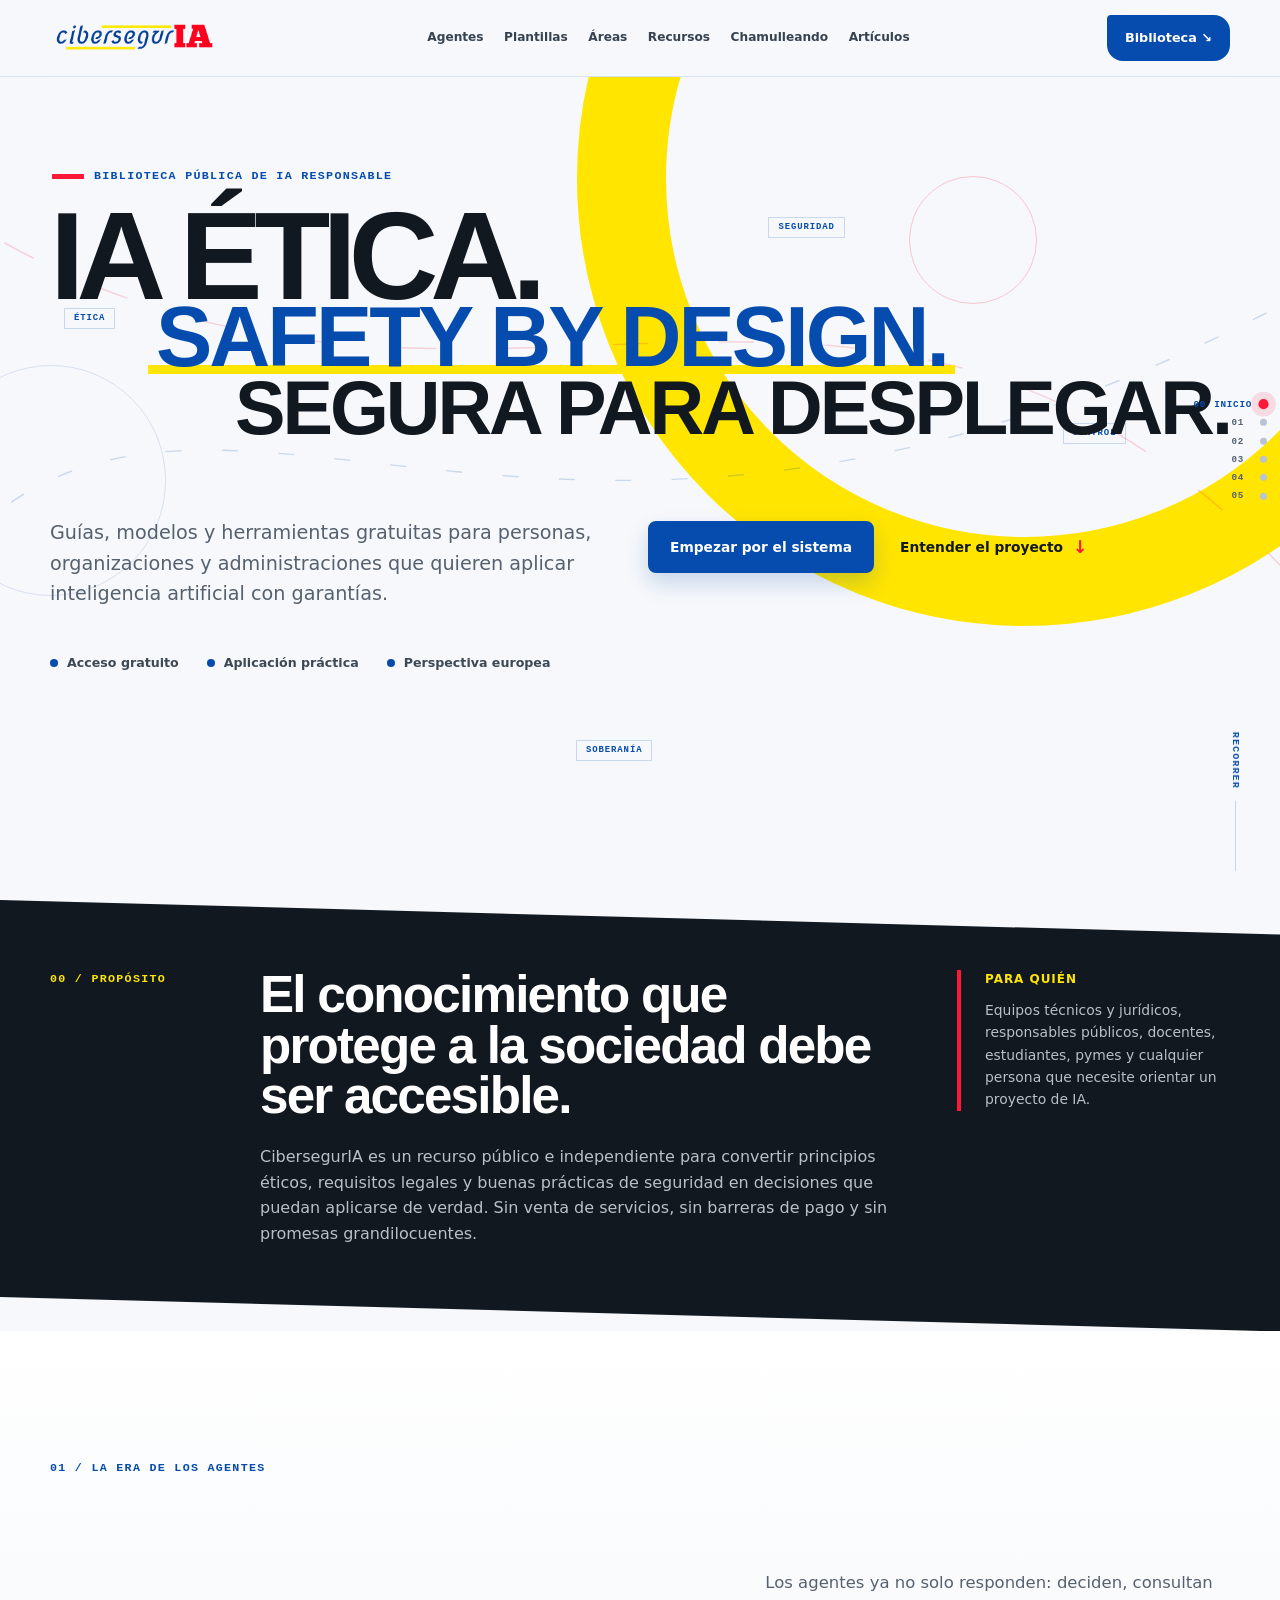
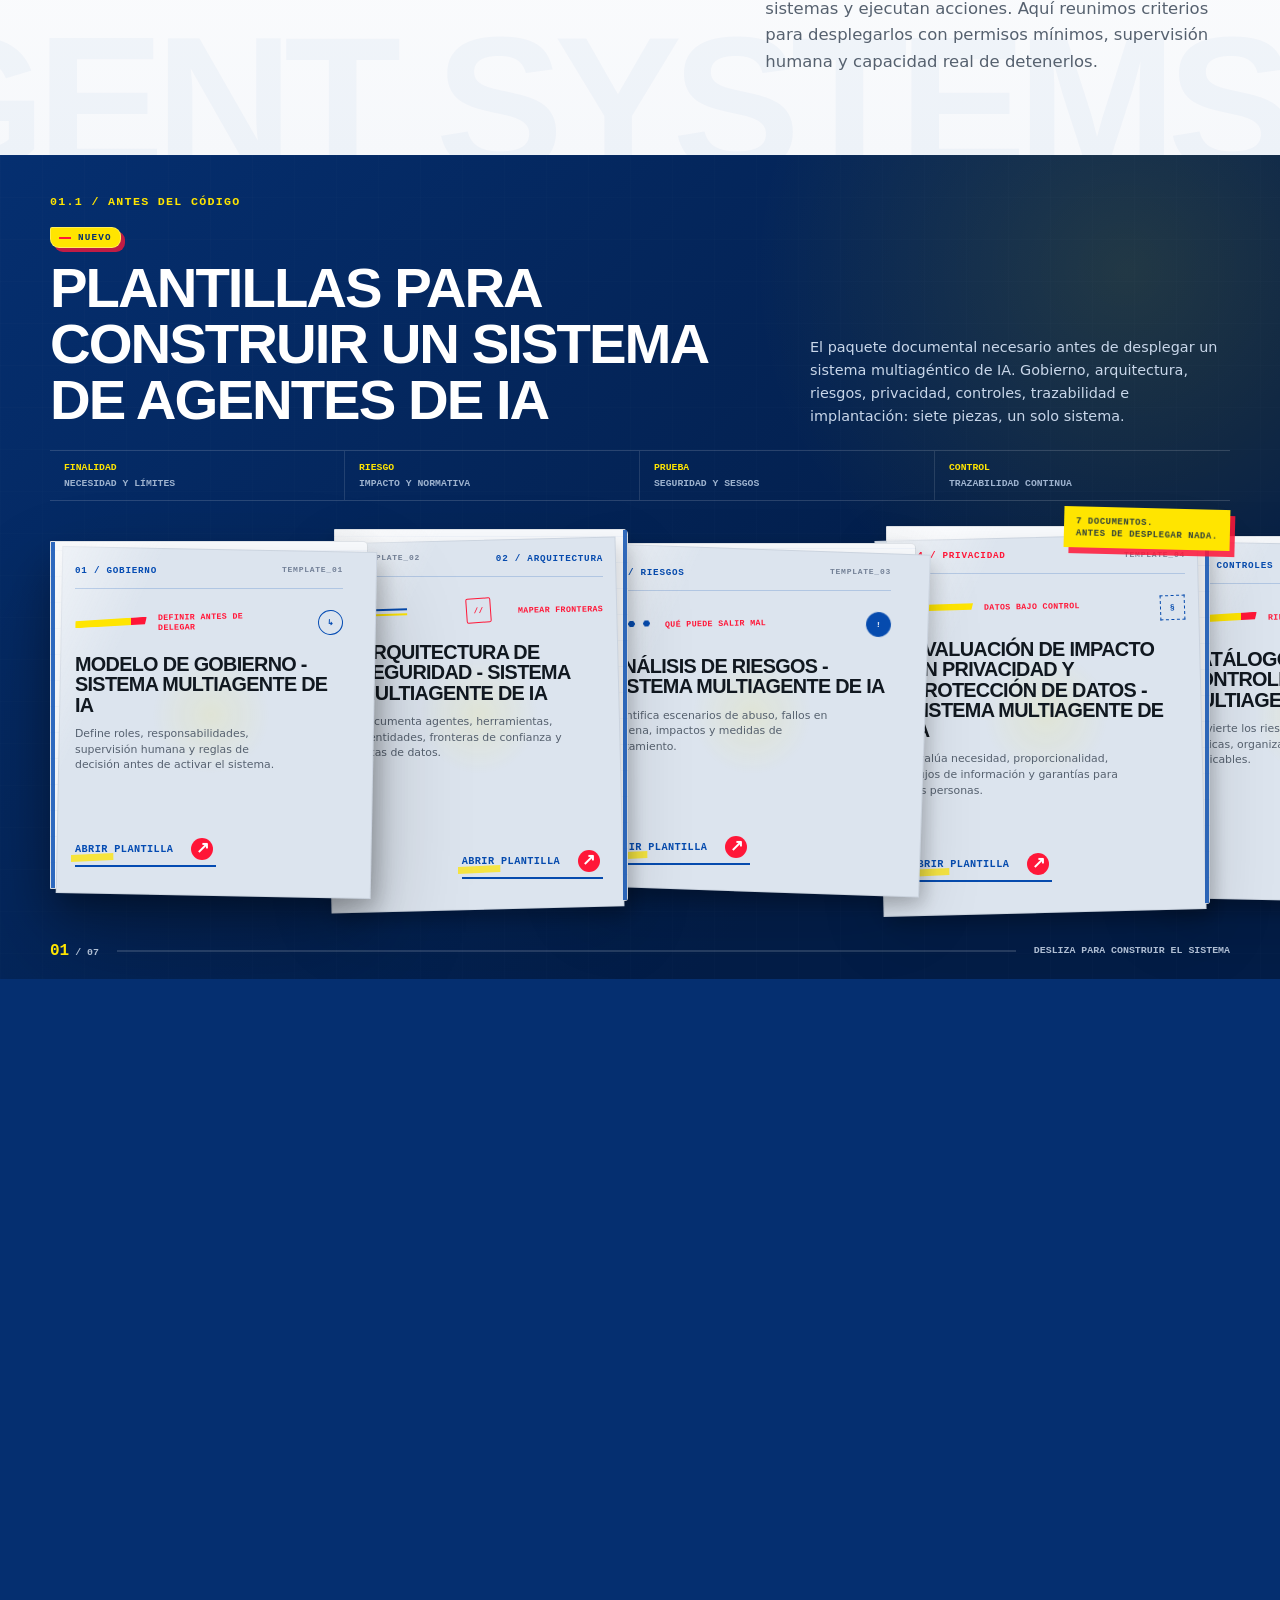
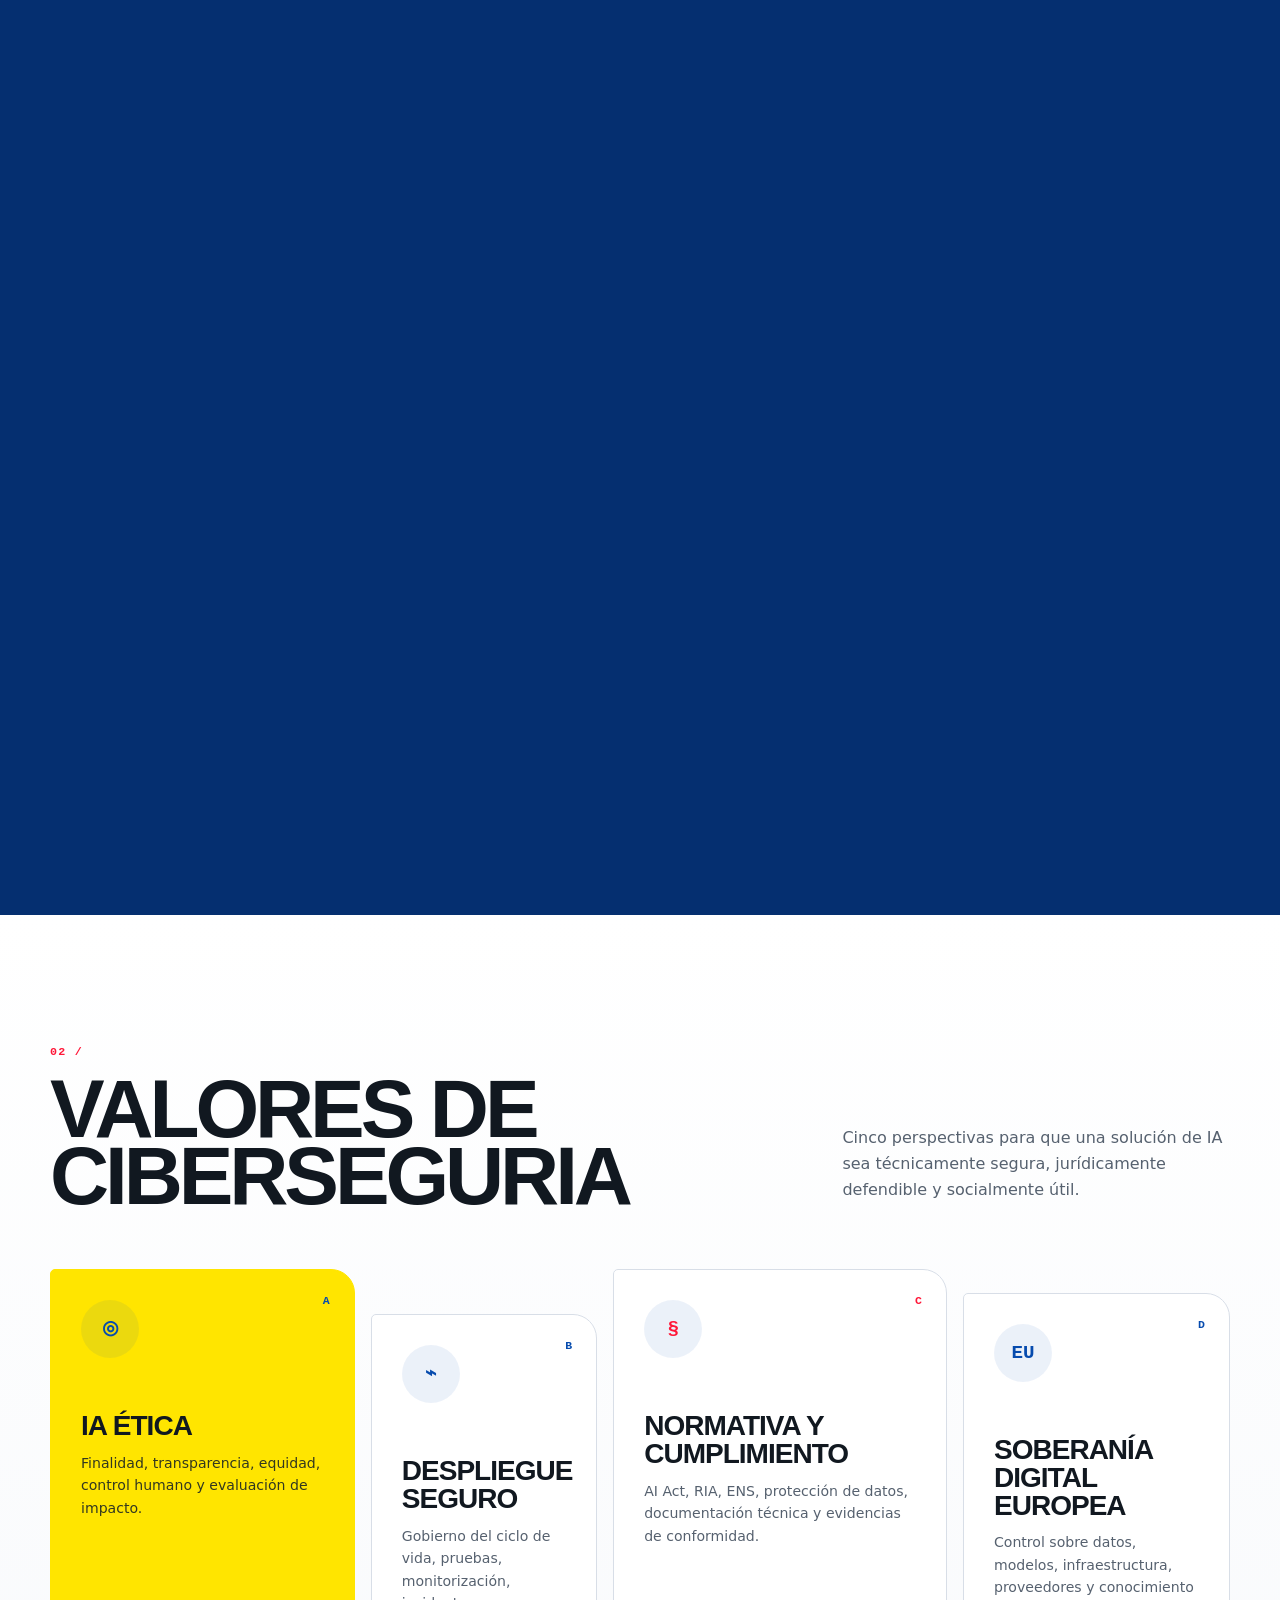
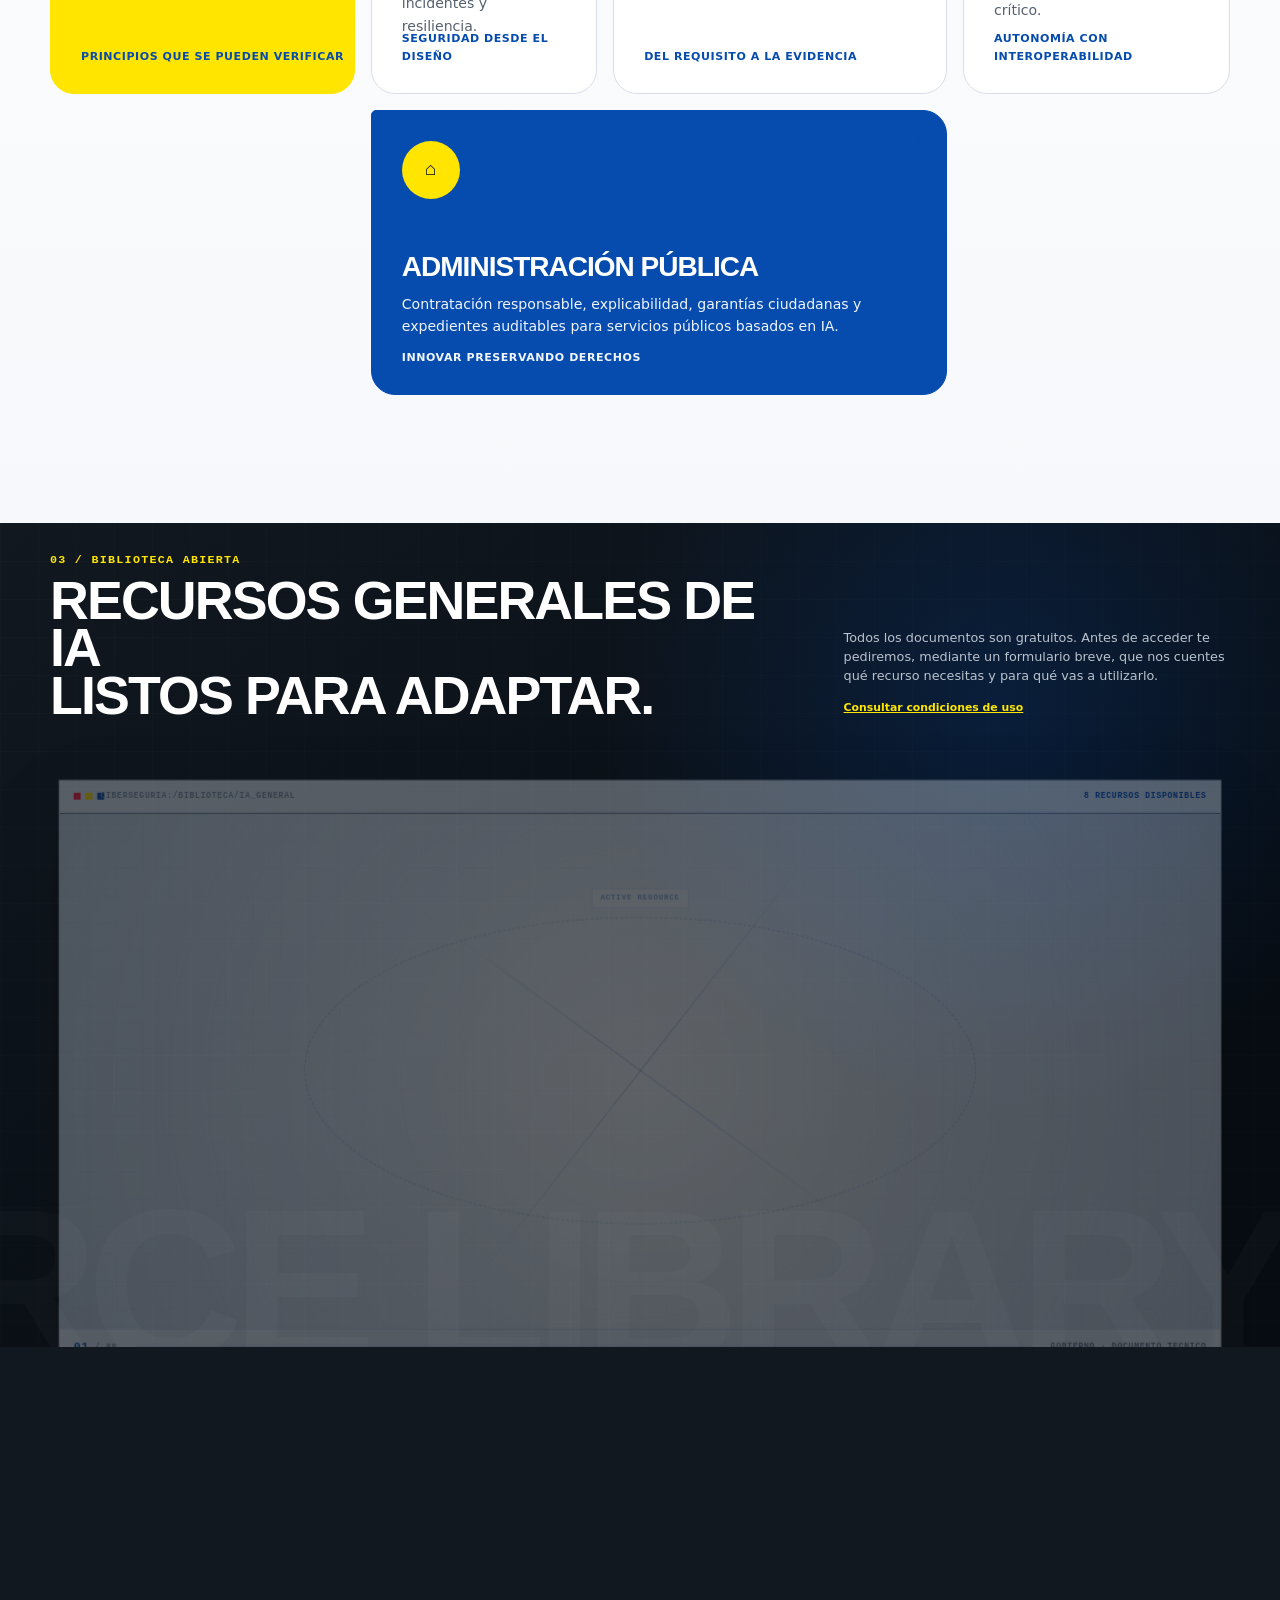
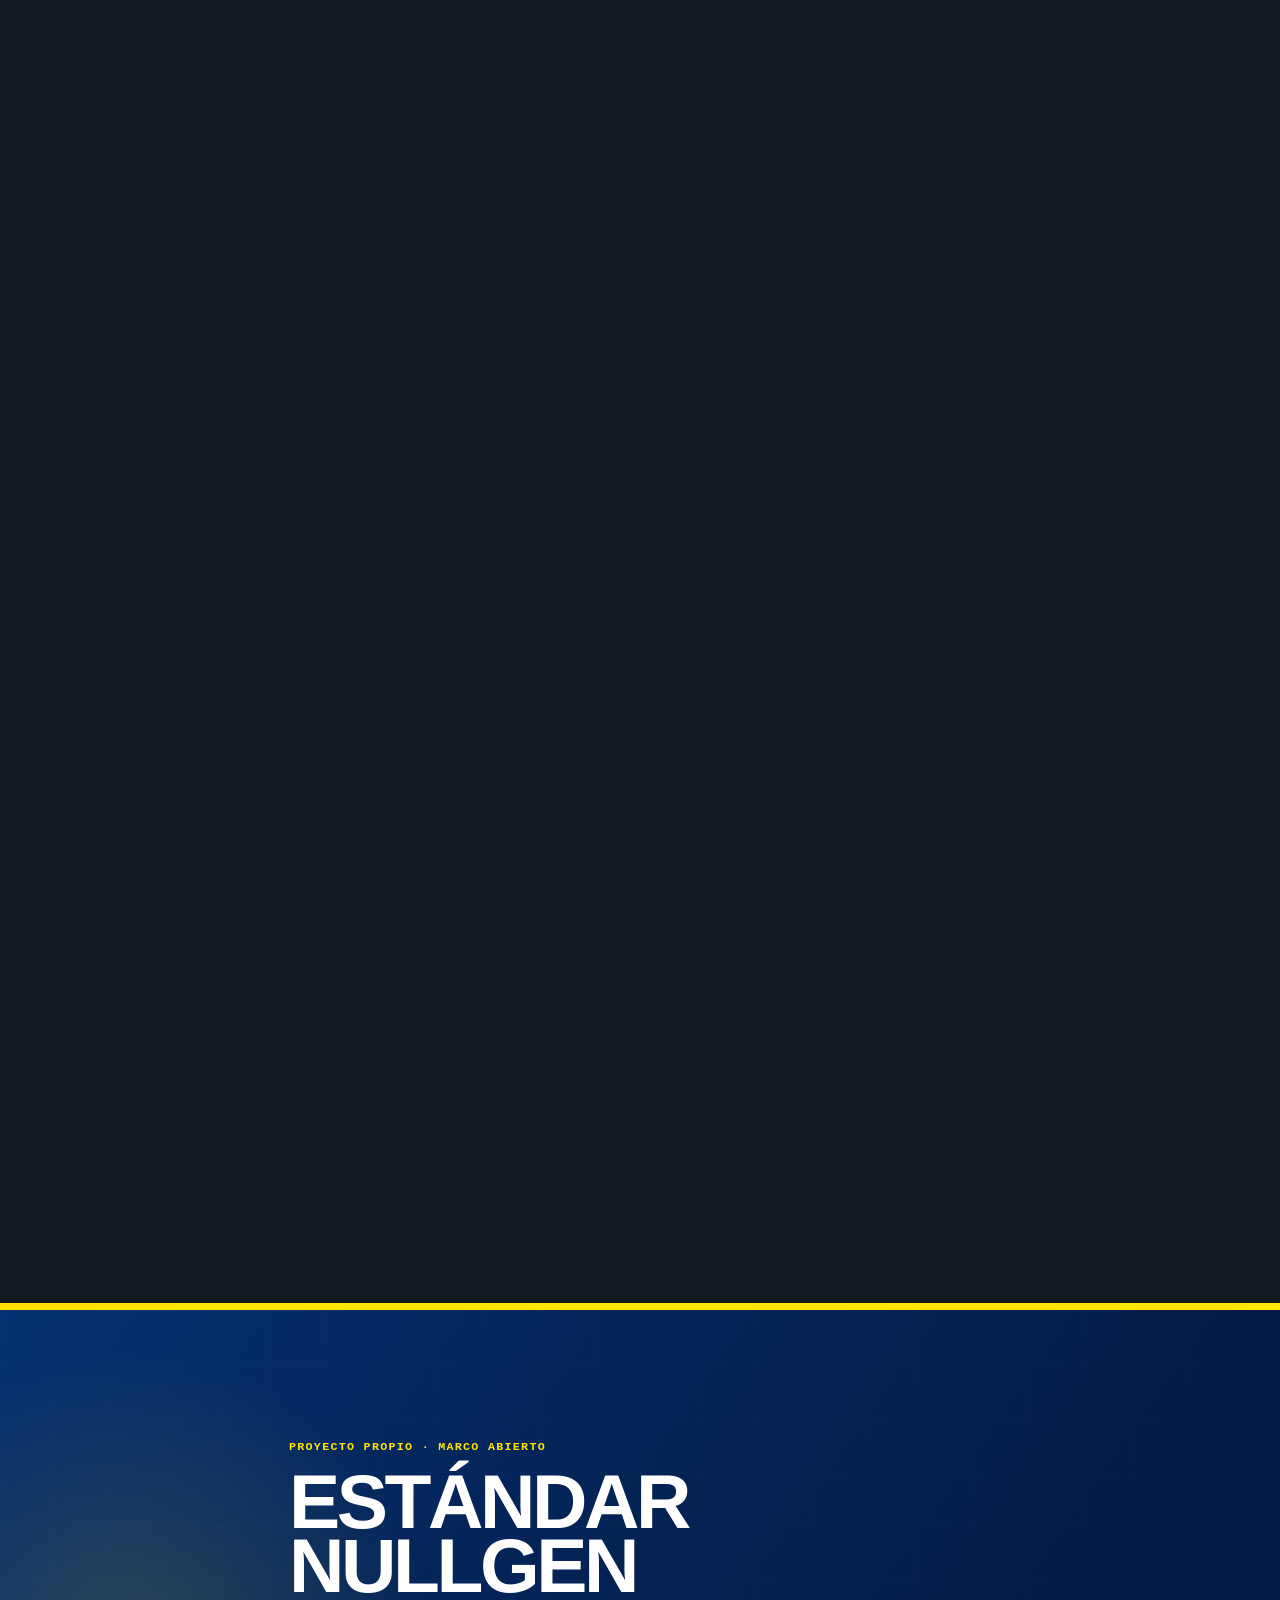
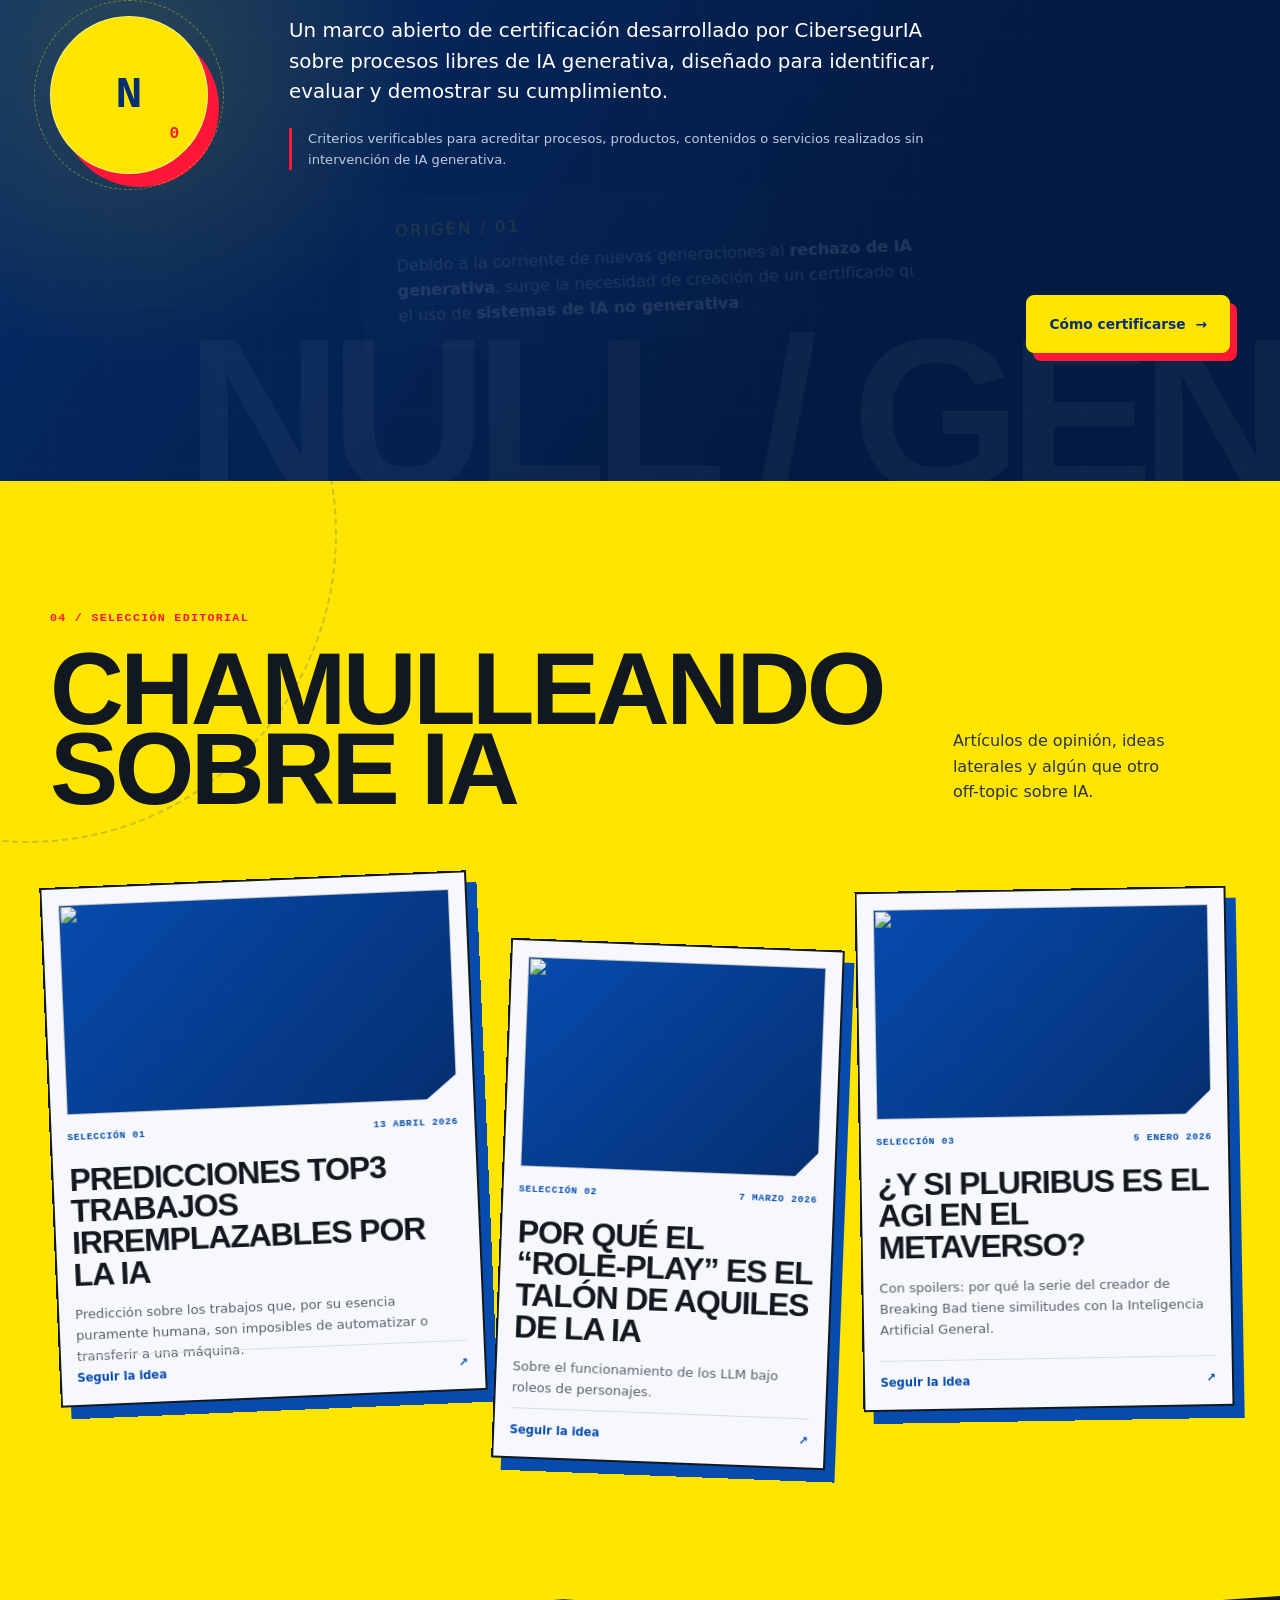
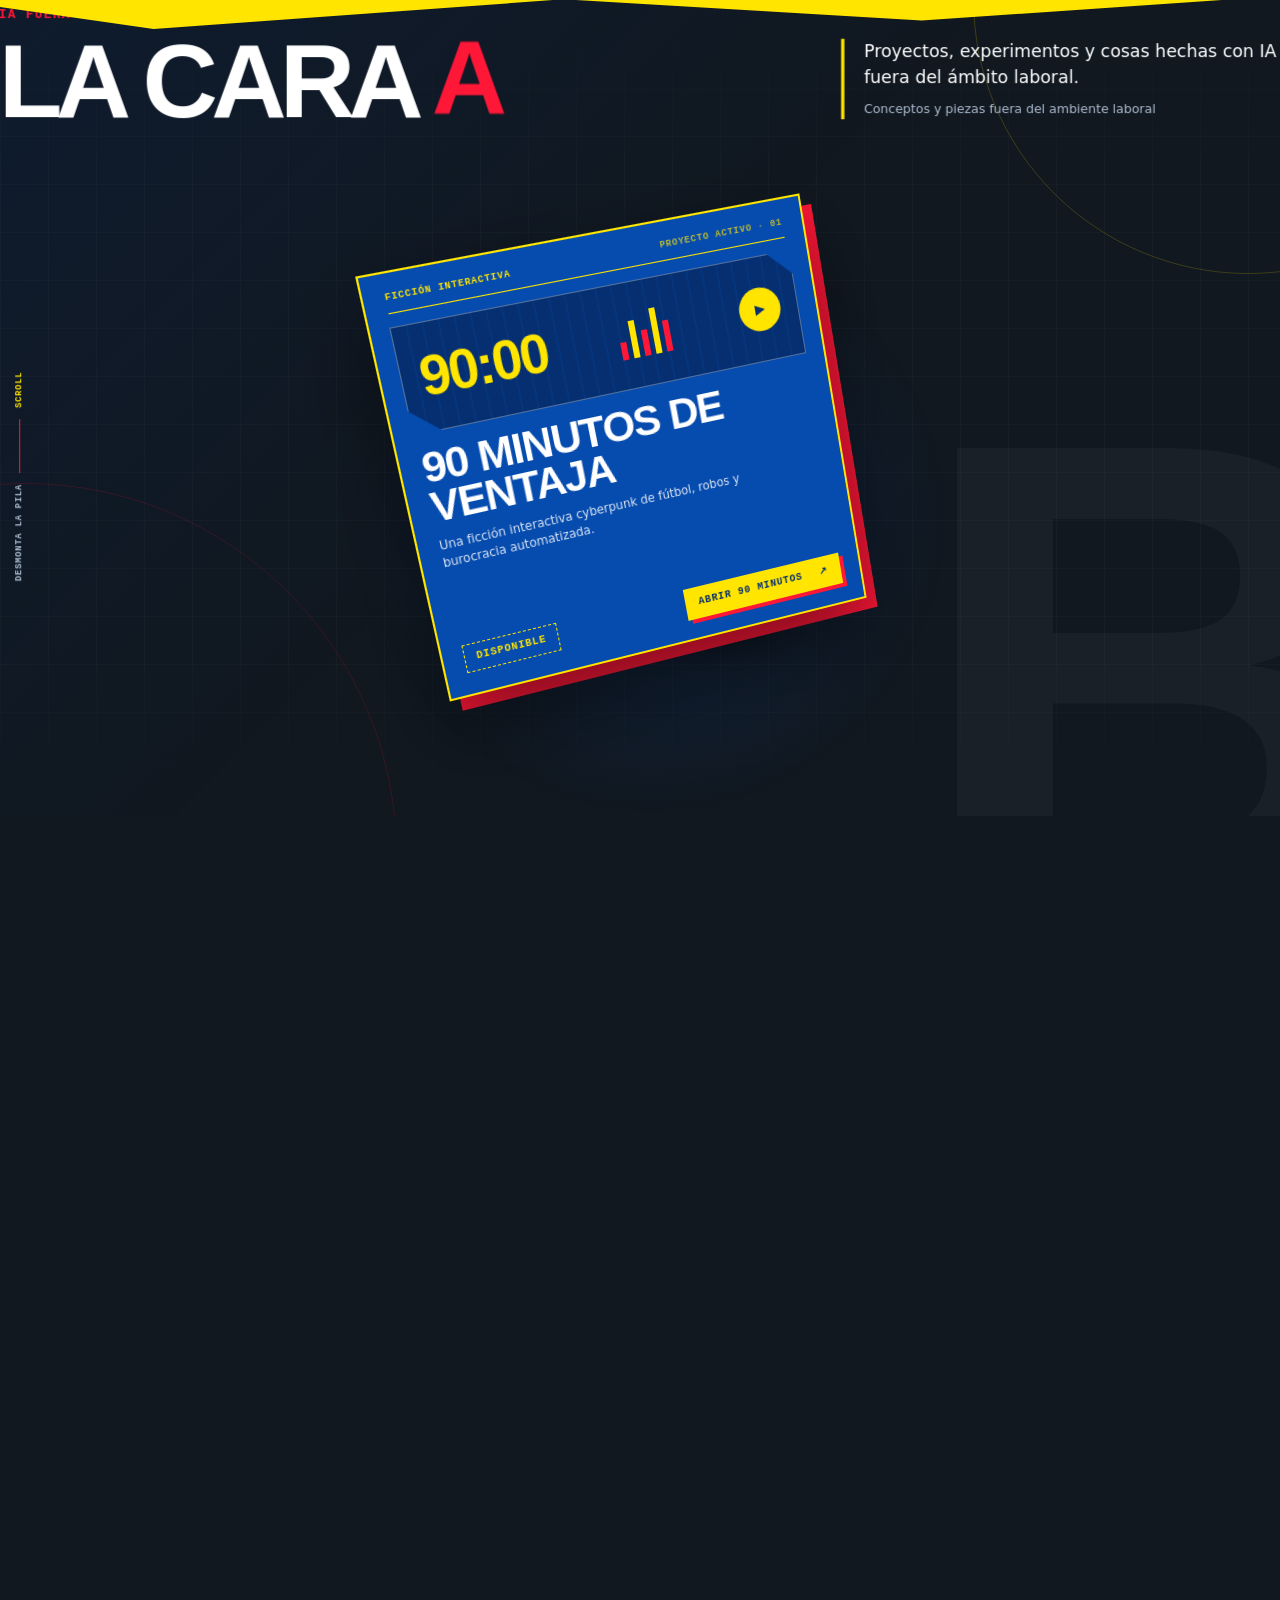
==== commit 80a28ab6: "Add files via upload" ====
--- a/index.html
+++ b/index.html
@@ -7,7 +7,7 @@
   <meta name="theme-color" content="#064bae"><meta property="og:title" content="CibersegurIA | IA ética y segura"><meta property="og:description" content="Conocimiento abierto para desplegar inteligencia artificial con garantías.">
   <meta property="og:type" content="website"><meta property="og:url" content="https://ciberseguria.com/"><meta property="og:image" content="https://ciberseguria.com/logociberseguria.png">
   <link rel="canonical" href="https://ciberseguria.com/"><link rel="icon" href="favicon.ico">
-  <link rel="stylesheet" href="style.css"><link rel="stylesheet" href="experience.css?v=20260826-cara-b-links"><script src="content-data.js?v=20260826-cara-b-links" defer></script><script src="script.js?v=20260826-cara-b-links" defer></script>
+  <link rel="stylesheet" href="style.css"><link rel="stylesheet" href="experience.css?v=20260827-nullgen-context"><script src="content-data.js?v=20260827-nullgen-context" defer></script><script src="script.js?v=20260827-nullgen-context" defer></script>
 </head>
 <body class="experience-page">
   <a class="skip-link" href="#contenido">Saltar al contenido</a>
@@ -42,7 +42,7 @@
     <section id="plantillas" class="template-story chapter" data-chapter="Plantillas multiagente"><div class="template-sticky">
       <div class="container template-heading"><div><p class="section-index">01.1 / ANTES DEL CÓDIGO</p><span class="template-new-badge">NUEVO</span><h2>Plantillas para construir un sistema de agentes de IA</h2></div><p>El paquete documental necesario antes de desplegar un sistema multiagéntico de IA. Gobierno, arquitectura, riesgos, privacidad, controles, trazabilidad e implantación: siete piezas, un solo sistema.</p></div>
       <div class="preflight-strip" aria-label="Umbral previo al despliegue"><span><b>Finalidad</b> Necesidad y límites</span><span><b>Riesgo</b> Impacto y normativa</span><span><b>Prueba</b> Seguridad y sesgos</span><span><b>Control</b> Trazabilidad continua</span></div>
-      <div class="template-viewport"><div id="template-track" class="template-track"></div></div>
+      <div class="template-viewport"><p class="template-work-note" aria-hidden="true">7 documentos.<br>Antes de desplegar nada.</p><div id="template-track" class="template-track"></div></div>
       <div class="container template-status" aria-hidden="true"><span><b id="template-current">01</b> / 07</span><i><b id="template-progress"></b></i><em>Desliza para construir el sistema</em></div>
     </div></section>
     <section id="areas" class="areas section-pad chapter" data-chapter="Valores de CibersegurIA"><div class="container">
@@ -55,9 +55,11 @@
         <article class="area-card area-wide"><span class="area-number">E</span><div class="area-icon" aria-hidden="true">⌂</div><h3>Administración pública</h3><p>Contratación responsable, explicabilidad, garantías ciudadanas y expedientes auditables para servicios públicos basados en IA.</p><span class="area-link">Innovar preservando derechos</span></article>
       </div>
     </div></section>
-    <section id="recursos" class="resources section-pad chapter" data-chapter="Biblioteca abierta"><div class="container">
-      <div class="resource-heading"><div><p class="section-index">03 / BIBLIOTECA ABIERTA</p><h2>Recursos generales de IA<br>listos para adaptar.</h2></div><div class="resource-intro"><p>Todos los documentos son gratuitos. Antes de acceder te pediremos, mediante un formulario breve, que nos cuentes qué recurso necesitas y para qué vas a utilizarlo.</p><a href="#licencia">Consultar condiciones de uso</a></div></div>
-      <div class="resource-list">
+    <section id="recursos" class="resources resource-story chapter" data-chapter="Biblioteca abierta"><div class="resource-sticky">
+      <div class="container resource-heading"><div><p class="section-index">03 / BIBLIOTECA ABIERTA</p><h2>Recursos generales de IA<br>listos para adaptar.</h2></div><div class="resource-intro"><p>Todos los documentos son gratuitos. Antes de acceder te pediremos, mediante un formulario breve, que nos cuentes qué recurso necesitas y para qué vas a utilizarlo.</p><a href="#licencia">Consultar condiciones de uso</a></div></div>
+      <div class="container resource-toolbox" aria-label="Caja de herramientas digital con recursos de inteligencia artificial">
+        <div class="resource-toolbox-bar" aria-hidden="true"><span>CIBERSEGURIA:/BIBLIOTECA/IA_GENERAL</span><b><span data-resource-total>8</span> RECURSOS DISPONIBLES</b></div>
+        <div class="resource-workspace"><div class="resource-system-map" aria-hidden="true"><i></i><i></i><i></i><i></i></div><div class="resource-list">
         <article class="resource-item"><span class="resource-count">01</span><div><span class="tag">Gobierno · Documento técnico</span><h3>Procedimiento de gestión del ciclo de vida LLM</h3><p>Proceso operativo para sistemas de alto riesgo, desde la ideación hasta la retirada.</p></div><button class="resource-button" type="button" data-resource="Procedimiento de gestión del ciclo de vida LLM" data-url="https://docs.google.com/document/d/1eXiimTqXWFPWmSr9HdlonwfPdP9aoFdA/edit">Solicitar y acceder <span>↗</span></button></article>
         <article class="resource-item"><span class="resource-count">02</span><div><span class="tag">Plantilla · Alto riesgo</span><h3>Modelo de documento técnico LLM</h3><p>Estructura editable para documentar arquitectura, datos, riesgos y controles.</p></div><button class="resource-button" type="button" data-resource="Modelo de documento técnico LLM" data-url="https://drive.google.com/file/d/1cq2Xw1Fk4AOFyIXjrYoxTp6CTQDm8uPf/view">Solicitar y acceder <span>↗</span></button></article>
         <article class="resource-item"><span class="resource-count">03</span><div><span class="tag">AI Act · RIA · ENS · Guía</span><h3>Implantación de LLM conforme al AI Act, RIA y ENS</h3><p>Guía regulatoria para traducir obligaciones europeas y nacionales a un plan de implantación.</p></div><button class="resource-button" type="button" data-resource="Guía de implantación de LLM conforme al AI Act, RIA y ENS" data-url="https://docs.google.com/document/d/1xk42r-Ae0G5LMkTuUCeXqhubycnVYuN-/">Solicitar y acceder <span>↗</span></button></article>
@@ -66,10 +68,12 @@
         <article class="resource-item"><span class="resource-count">06</span><div><span class="tag">Derechos · Impacto</span><h3>Modelo de evaluación de impacto algorítmico</h3><p>Marco AIA para analizar afectaciones, mitigaciones y responsabilidades.</p></div><button class="resource-button" type="button" data-resource="Modelo de evaluación de impacto algorítmico" data-url="https://docs.google.com/document/d/1kDWLJ1p4r5XUcPxftpPwi0NEs9UvrW3P/edit">Solicitar y acceder <span>↗</span></button></article>
         <article class="resource-item"><span class="resource-count">07</span><div><span class="tag">Sector público · Contratación</span><h3>Cláusulas tipo para licitaciones públicas de IA</h3><p>Requisitos reutilizables sobre datos, control, auditoría y salida del proveedor.</p></div><button class="resource-button" type="button" data-resource="Cláusulas tipo para licitaciones públicas de IA" data-url="https://docs.google.com/document/d/1YyW43XIcTVPov4Vn8ujNpCLqKQ-iK3hY/edit">Solicitar y acceder <span>↗</span></button></article>
         <article class="resource-item"><span class="resource-count">08</span><div><span class="tag">Proyecto · Dossier</span><h3>Expediente técnico-jurídico de proyecto IA</h3><p>Índice completo para reunir decisiones, evidencias y responsables en un único expediente.</p></div><button class="resource-button" type="button" data-resource="Expediente técnico-jurídico de proyecto IA" data-url="https://docs.google.com/document/d/12SFLsUOAxlk9QzOdz5egm3luEiiZhg7g/edit">Solicitar y acceder <span>↗</span></button></article>
+        </div></div>
+        <div class="resource-toolbox-status" aria-hidden="true"><span><b id="resource-current">01</b> / <span data-resource-total>08</span></span><i><b id="resource-progress"></b></i><em id="resource-state">GOBIERNO · DOCUMENTO TÉCNICO</em></div>
       </div>
     </div></section>
     <section id="estandar-nullgen" class="nullgen section-pad chapter" data-chapter="Estándar NullGEN"><div class="container nullgen-grid">
-      <div class="nullgen-mark" aria-hidden="true"><span>N</span><i>0</i></div><div class="nullgen-copy"><p class="section-index">PROYECTO PROPIO · MARCO ABIERTO</p><h2>Estándar NullGEN</h2><p class="nullgen-lead">Un marco abierto de certificación desarrollado por CibersegurIA sobre procesos libres de IA generativa, diseñado para identificar, evaluar y demostrar su cumplimiento.</p><p class="nullgen-detail">Criterios verificables para acreditar procesos, productos, contenidos o servicios realizados sin intervención de IA generativa.</p></div><a class="button button-dark magnetic nullgen-cta" href="nullgen.html">Cómo certificarse <span aria-hidden="true">→</span></a>
+      <div class="nullgen-mark" aria-hidden="true"><span>N</span><i>0</i></div><div class="nullgen-copy"><p class="section-index">PROYECTO PROPIO · MARCO ABIERTO</p><h2>Estándar NullGEN</h2><p class="nullgen-lead">Un marco abierto de certificación desarrollado por CibersegurIA sobre procesos libres de IA generativa, diseñado para identificar, evaluar y demostrar su cumplimiento.</p><p class="nullgen-detail">Criterios verificables para acreditar procesos, productos, contenidos o servicios realizados sin intervención de IA generativa.</p><aside class="nullgen-context-note" aria-label="Por qué nace NullGEN"><span class="nullgen-context-index" aria-hidden="true">ORIGEN / 01</span><p>Debido a la corriente de nuevas generaciones al <strong>rechazo de IA generativa</strong>, surge la necesidad de creación de un certificado que acredite el uso de <strong>sistemas de IA no generativa</strong>.</p><i aria-hidden="true"></i></aside></div><a class="button button-dark magnetic nullgen-cta" href="nullgen.html">Cómo certificarse <span aria-hidden="true">→</span></a>
     </div></section>
     <section id="chamulleando" class="chamulleando section-pad chapter" data-chapter="Chamulleando sobre IA"><div class="container">
       <div class="chamulleando-heading"><div><p class="section-index">04 / SELECCIÓN EDITORIAL</p><h2>Chamulleando<br>sobre IA</h2></div><p>Artículos de opinión, ideas laterales y algún que otro off-topic sobre IA.</p></div><div id="chamulleando-grid" class="chamulleando-grid"></div>
@@ -84,7 +88,7 @@
           </div>
           <div class="cara-b-intro">
             <p id="cara-b-intro">Proyectos, experimentos y cosas hechas con IA fuera del ámbito laboral.</p>
-            <small>A veces había una necesidad. Otras veces simplemente parecía divertido hacerlo.</small>
+            <small>Conceptos y piezas fuera del ambiente laboral</small>
           </div>
         </div>
         <div class="cara-b-scene" aria-label="Colección de proyectos y experimentos">
--- a/experience.css
+++ b/experience.css
@@ -73,27 +73,45 @@
 .preflight-strip { position:relative; z-index:3; display:grid; grid-template-columns:repeat(4,1fr); margin:0 max(24px,calc((100vw - 1180px)/2)); border-top:1px solid rgba(255,255,255,.15); border-bottom:1px solid rgba(255,255,255,.15); }
 .preflight-strip span { padding:10px 14px; color:#9eb3cf; border-right:1px solid rgba(255,255,255,.12); font:600 .61rem/1.35 ui-monospace,monospace; text-transform:uppercase; }
 .preflight-strip span:last-child { border:0; }.preflight-strip b { display:block; margin-bottom:3px; color:var(--yellow); }
-.template-viewport { position:relative; z-index:3; min-width:0; overflow:visible; padding:18px 0; }
-.template-track { display:flex; align-items:center; gap:18px; width:max-content; height:100%; padding-left:max(24px,calc((100vw - 1180px)/2)); padding-right:18vw; will-change:transform; }
-.template-track::before { content:""; position:absolute; z-index:-1; left:0; right:0; top:50%; height:2px; background:linear-gradient(90deg,var(--yellow),var(--red),var(--yellow)); opacity:.55; }
-.template-card { --tilt-x:0deg; --tilt-y:0deg; position:relative; display:flex; flex-direction:column; flex:0 0 clamp(265px,24vw,340px); min-height:330px; padding:22px; overflow:hidden; color:var(--ink); background:var(--paper); border:1px solid rgba(255,255,255,.4); border-radius:5px 22px 22px 22px; box-shadow:0 22px 60px rgba(0,0,0,.18); transform:perspective(900px) rotateX(var(--tilt-x)) rotateY(var(--tilt-y)); transition:transform .22s,box-shadow .22s; }
-.template-card:nth-child(even) { translate:0 22px; }.template-card:nth-child(3n) { min-height:365px; translate:0 -12px; }
-.template-card::after { content:""; position:absolute; inset:0; opacity:0; background:radial-gradient(circle at var(--pointer-x,50%) var(--pointer-y,50%),rgba(255,229,0,.3),transparent 30%); transition:opacity .25s; pointer-events:none; }
-.template-card:hover::after { opacity:1; }.template-card:hover { z-index:3; box-shadow:0 30px 70px rgba(0,0,0,.28); }
-.template-card-top { display:flex; justify-content:space-between; align-items:center; color:var(--blue); font:800 .58rem/1 ui-monospace,monospace; letter-spacing:.08em; }
-.template-card-top b { display:grid; place-items:center; width:38px; height:38px; color:var(--white); background:var(--blue); border-radius:50%; }
-.template-symbol { position:relative; width:70px; height:34px; margin:28px 0 20px; }
-.template-symbol::before { content:""; position:absolute; left:7px; right:7px; top:16px; height:1px; background:var(--red); }
-.template-symbol i { position:absolute; top:10px; width:13px; height:13px; background:var(--yellow); border:3px solid var(--blue); border-radius:50%; animation:template-signal 2.6s ease-in-out infinite; }
-.template-symbol i:nth-child(2) { left:28px; animation-delay:-.9s }.template-symbol i:nth-child(3) { right:0; animation-delay:-1.8s }
-.template-card>p { margin:0 0 7px; color:var(--red); font:850 .63rem/1 ui-monospace,monospace; letter-spacing:.08em; text-transform:uppercase; }
-.template-card h3 { margin:0 0 12px; font-size:clamp(1.35rem,2vw,1.75rem); text-transform:uppercase; }
-.template-card small { margin-bottom:24px; color:var(--muted); font-size:.74rem; }
-.template-link { position:relative; z-index:2; display:flex; justify-content:space-between; margin-top:auto; padding-top:12px; color:var(--blue); border-top:1px solid var(--line); font-size:.72rem; font-weight:850; text-decoration:none; }
+.template-viewport { position:relative; z-index:3; min-width:0; overflow:visible; padding:18px 0; perspective:1500px; }
+.template-work-note { position:absolute; z-index:1; right:max(32px,calc((100vw - 1180px)/2)); top:7px; margin:0; padding:9px 12px 8px; color:rgba(3,29,71,.82); background:var(--yellow); box-shadow:5px 6px 0 rgba(255,23,56,.86); rotate:1.4deg; font:850 .56rem/1.35 ui-monospace,monospace; letter-spacing:.06em; text-transform:uppercase; }
+.template-track { position:relative; display:flex; align-items:center; gap:0; width:max-content; height:100%; padding-left:max(24px,calc((100vw - 1180px)/2)); padding-right:26vw; perspective:1400px; transform-style:preserve-3d; will-change:transform; }
+.template-track::before { content:""; position:absolute; z-index:-1; left:max(24px,calc((100vw - 1180px)/2)); right:8vw; bottom:4%; height:30%; background:radial-gradient(ellipse,rgba(0,0,0,.28),transparent 68%); filter:blur(12px); opacity:.6; }
+.template-card { --tilt-x:0deg; --tilt-y:0deg; --sheet-width:318px; --sheet-height:348px; --sheet-overlap:-34px; --sheet-pass-x:0px; --sheet-pass-y:0px; --sheet-focus-y:0px; --sheet-depth:0px; --sheet-scale:1; --sheet-start-rotation:-3.2deg; --sheet-rotation:var(--sheet-start-rotation); --sheet-base-y:12px; --sheet-hover-y:0px; position:relative; display:flex; flex-direction:column; flex:0 0 var(--sheet-width); min-height:var(--sheet-height); margin-right:var(--sheet-overlap); padding:23px 24px 21px; overflow:visible; isolation:isolate; color:var(--ink); background:linear-gradient(100deg,rgba(10,43,84,.04),transparent 13%),repeating-linear-gradient(0deg,transparent 0 25px,rgba(5,75,174,.035) 25px 26px),var(--paper); border:1px solid rgba(10,31,56,.1); border-radius:1px 5px 3px 1px; box-shadow:0 12px 24px rgba(0,0,0,.18),0 30px 70px rgba(0,0,0,.13); transform-origin:50% 82%; transform:perspective(1100px) translate3d(var(--sheet-pass-x),calc(var(--sheet-base-y) + var(--sheet-pass-y) + var(--sheet-focus-y) + var(--sheet-hover-y)),var(--sheet-depth)) rotateZ(var(--sheet-rotation)) rotateX(var(--tilt-x)) rotateY(var(--tilt-y)) scale(var(--sheet-scale)); transition:transform .22s ease,box-shadow .22s ease,filter .22s ease; }
+.template-card:nth-child(2) { --sheet-width:294px; --sheet-height:372px; --sheet-overlap:-44px; --sheet-base-y:-18px; --sheet-start-rotation:2.45deg; }
+.template-card:nth-child(3) { --sheet-width:332px; --sheet-height:344px; --sheet-overlap:-30px; --sheet-base-y:24px; --sheet-start-rotation:-1.65deg; }
+.template-card:nth-child(4) { --sheet-width:324px; --sheet-height:378px; --sheet-overlap:-50px; --sheet-base-y:-16px; --sheet-start-rotation:3.15deg; }
+.template-card:nth-child(5) { --sheet-width:302px; --sheet-height:358px; --sheet-overlap:-36px; --sheet-base-y:28px; --sheet-start-rotation:-2.7deg; }
+.template-card:nth-child(6) { --sheet-width:288px; --sheet-height:370px; --sheet-overlap:-42px; --sheet-base-y:-22px; --sheet-start-rotation:1.35deg; }
+.template-card:nth-child(7) { --sheet-width:336px; --sheet-height:352px; --sheet-overlap:-26px; --sheet-base-y:14px; --sheet-start-rotation:-3.65deg; }
+.template-card::before { content:""; position:absolute; z-index:-2; inset:7px -7px -8px 8px; background:#dce4ee; border:1px solid rgba(10,31,56,.08); box-shadow:7px 9px 18px rgba(0,0,0,.13); rotate:1.1deg; }
+.template-card:nth-child(2n)::before { inset:10px 7px -10px -8px; rotate:-1.4deg; }.template-card:nth-child(3n)::before { inset:5px -10px -6px 12px; rotate:2deg; }
+.template-card::after { content:""; position:absolute; z-index:-1; inset:0; background:linear-gradient(115deg,rgba(255,255,255,.7),transparent 24%),radial-gradient(circle at var(--pointer-x,50%) var(--pointer-y,50%),rgba(255,229,0,.12),transparent 26%); border-left:4px solid var(--blue); pointer-events:none; opacity:.82; }
+.template-card:nth-child(even)::after { border-left:0; border-right:4px solid var(--blue); }.template-card:nth-child(5)::after { border-color:var(--red); }
+.template-card:hover,.template-card:focus-within { --sheet-hover-y:-10px; z-index:40!important; filter:saturate(1.04); box-shadow:0 22px 40px rgba(0,0,0,.24),0 42px 86px rgba(0,0,0,.17); }
+.template-card.is-active { filter:saturate(1.04); box-shadow:0 24px 44px rgba(0,0,0,.28),0 54px 104px rgba(0,0,0,.23); }
+.template-card.is-past { filter:saturate(.88) brightness(.96); }
+.template-card-top { position:relative; z-index:2; display:flex; justify-content:space-between; align-items:flex-start; gap:14px; padding-bottom:12px; color:var(--blue); border-bottom:1px solid rgba(5,75,174,.2); font:850 .58rem/1.2 ui-monospace,monospace; letter-spacing:.08em; text-transform:uppercase; }
+.template-card-top b { max-width:45%; color:#738096; font-size:.5rem; font-weight:700; text-align:right; overflow-wrap:anywhere; }
+.template-card:nth-child(2) .template-card-top,.template-card:nth-child(6) .template-card-top { flex-direction:row-reverse; }.template-card:nth-child(2) .template-card-top b,.template-card:nth-child(6) .template-card-top b { text-align:left; }
+.template-card:nth-child(4) .template-card-top span { color:var(--red); }.template-card:nth-child(7) .template-card-top { border-bottom-style:dashed; }
+.template-paper-mark { position:relative; z-index:2; display:flex; align-items:center; gap:11px; min-height:36px; margin:15px 0 14px; color:var(--red); font:800 .52rem/1.25 ui-monospace,monospace; letter-spacing:.04em; text-transform:uppercase; }
+.template-paper-mark i { display:block; width:72px; height:9px; background:linear-gradient(90deg,var(--yellow) 0 78%,var(--red) 78%); clip-path:polygon(1% 22%,100% 0,97% 82%,0 100%); transform:rotate(-2deg); }
+.template-paper-mark span { max-width:112px; rotate:-1deg; }
+.template-paper-mark b { display:grid; place-items:center; min-width:25px; height:25px; margin-left:auto; color:var(--blue); border:1px solid currentColor; border-radius:50%; font:900 .49rem/1 ui-monospace,monospace; rotate:3deg; }
+.template-paper-mark-2 { flex-wrap:wrap; gap:7px 11px; }.template-paper-mark-2 i { width:48px; height:2px; background:var(--blue); clip-path:none; box-shadow:0 5px 0 var(--yellow); }.template-paper-mark-2 span { order:3; margin-left:16px; }.template-paper-mark-2 b { color:var(--red); border-radius:2px; rotate:-4deg; }
+.template-paper-mark-3 i { width:45px; height:12px; background:radial-gradient(circle,var(--blue) 0 3px,transparent 3.5px) 0 50%/15px 12px repeat-x; clip-path:none; }.template-paper-mark-3 b { color:var(--white); background:var(--blue); border-color:var(--blue); }
+.template-paper-mark-4 { margin-left:8px; }.template-paper-mark-4 i { width:54px; height:8px; background:linear-gradient(90deg,var(--red) 0 16%,var(--yellow) 16%); rotate:2deg; }.template-paper-mark-4 b { border-style:dashed; border-radius:0; rotate:-2deg; }
+.template-card h3 { position:relative; z-index:2; margin:0 0 11px; font-size:clamp(1.12rem,1.55vw,1.46rem); line-height:1.02; text-transform:uppercase; }
+.template-card small { position:relative; z-index:2; margin-bottom:16px; max-width:32ch; color:var(--muted); font-size:.68rem; line-height:1.45; }
+.template-link { position:relative; z-index:3; display:inline-flex; justify-content:flex-start; align-items:center; align-self:flex-start; gap:18px; width:max-content; margin-top:auto; padding:7px 3px 5px 0; color:var(--blue); background:transparent; border:0; border-bottom:2px solid currentColor; font:850 .64rem/1 ui-monospace,monospace; letter-spacing:.04em; text-decoration:none; text-transform:uppercase; transition:color .2s,transform .2s; }
+.template-link::before { content:""; position:absolute; z-index:-1; left:-4px; right:24px; bottom:3px; height:7px; background:var(--yellow); opacity:.72; transform:scaleX(.35) rotate(-1deg); transform-origin:left; transition:transform .2s; }
+.template-link span { display:grid; place-items:center; width:22px; height:22px; color:var(--white); background:var(--red); border-radius:50%; transition:transform .2s; }
+.template-card:nth-child(2) .template-link,.template-card:nth-child(5) .template-link { align-self:flex-end; }.template-card:nth-child(7) .template-link { rotate:-1deg; }
+.template-link:hover,.template-link:focus-visible { color:var(--blue-dark); transform:translateY(-2px); outline:3px solid rgba(255,229,0,.38); outline-offset:4px; }.template-link:hover::before,.template-link:focus-visible::before { transform:scaleX(1) rotate(-1deg); }.template-link:hover span,.template-link:focus-visible span { transform:translate(2px,-2px) rotate(-8deg); }
 .template-status { position:relative; z-index:3; display:grid; grid-template-columns:auto minmax(100px,1fr) auto; align-items:center; gap:18px; padding-top:14px; padding-bottom:20px; color:#afbed3; font:700 .62rem/1 ui-monospace,monospace; text-transform:uppercase; }
 .template-status span b { color:var(--yellow); font-size:1rem; }.template-status>i { height:2px; background:rgba(255,255,255,.14); }.template-status>i b { display:block; width:100%; height:100%; background:var(--yellow); transform:scaleX(0); transform-origin:left; }
 .template-status em { font-style:normal; }
-@keyframes template-signal { 50% { transform:scale(.55); opacity:.45; } }
 @keyframes new-badge-signal { 50% { width:20px; } }
 
 .experience-page .areas { position:relative; background:linear-gradient(180deg,var(--white),var(--paper)); }
@@ -105,20 +123,41 @@
 .experience-page .area-card { min-height:350px; transform:perspective(900px) translateZ(0); }
 .experience-page .area-card:nth-child(2) { margin-top:45px; }.experience-page .area-card:nth-child(4) { margin-top:24px; }
 .experience-page .area-wide { grid-column:2 / 4; min-height:285px; }
-.experience-page .resources { position:relative; color:var(--white); background:var(--ink); }
-.experience-page .resources::before { content:""; position:absolute; top:-1px; left:0; right:0; height:110px; background:var(--paper); clip-path:polygon(0 0,100% 0,72% 100%,0 35%); }
-.experience-page .resource-heading { position:relative; z-index:2; padding-top:55px; }
-.experience-page .resource-heading .section-index { color:var(--yellow); }.experience-page .resource-heading h2 { color:var(--white); font-size:clamp(2.9rem,5.2vw,5.2rem); }
-.experience-page .resource-intro p { color:#b9c2cd; }.experience-page .resource-intro a { color:var(--yellow); }
-.experience-page .resource-list { position:relative; z-index:2; perspective:1200px; }
-.experience-page .resource-item { position:relative; border-color:rgba(255,255,255,.15); transition:transform .3s var(--ease-out),background .3s,padding .3s; }
-.experience-page .resource-item::before { content:""; position:absolute; inset:6px 0; background:linear-gradient(90deg,rgba(6,75,174,.2),transparent); opacity:0; transform:scaleX(.8); transform-origin:left; transition:opacity .3s,transform .3s; }
-.experience-page .resource-item:hover,.experience-page .resource-item:focus-within { padding-inline:20px; transform:translateZ(20px); }
-.experience-page .resource-item:hover::before,.experience-page .resource-item:focus-within::before { opacity:1; transform:scaleX(1); }
-.experience-page .resource-item>*,.experience-page .resource-button { position:relative; z-index:1; }
-.experience-page .resource-item h3 { color:var(--white); }.experience-page .resource-item p { color:#aeb9c7; }.experience-page .tag,.experience-page .resource-count { color:var(--yellow); }
-.experience-page .resource-button { color:var(--white); }.experience-page .resource-button::before { background:var(--yellow); }
-.experience-page .nullgen { position:relative; display:grid; min-height:560px; overflow:hidden; isolation:isolate; color:var(--white); background:radial-gradient(circle at 10% 45%,rgba(255,229,0,.15),transparent 25%),linear-gradient(125deg,var(--blue-dark),#031b43 70%); border-top:7px solid var(--yellow); }
+.experience-page .resource-story { --toolbox-entry:0; position:relative; height:620vh; padding:0; color:var(--white); background:var(--ink); }
+.resource-sticky { position:sticky; top:76px; display:grid; grid-template-rows:auto minmax(0,1fr); height:calc(100vh - 76px); min-height:700px; padding:28px 0 18px; overflow:hidden; isolation:isolate; background:radial-gradient(circle at 78% 22%,rgba(6,75,174,.24),transparent 34%),linear-gradient(145deg,#111820,#080d13 70%); }
+.resource-sticky::before { content:""; position:absolute; z-index:-2; inset:0; opacity:.14; background-image:linear-gradient(rgba(255,255,255,.1) 1px,transparent 1px),linear-gradient(90deg,rgba(255,255,255,.1) 1px,transparent 1px); background-size:38px 38px; transform:translate3d(calc(var(--toolbox-progress,0) * -22px),calc(var(--toolbox-progress,0) * 12px),0); }
+.resource-sticky::after { content:"RESOURCE LIBRARY"; position:absolute; z-index:-1; right:-.04em; bottom:-.22em; color:rgba(255,255,255,.025); font:900 clamp(7rem,17vw,15rem)/1 "Arial Narrow",Impact,sans-serif; letter-spacing:-.055em; white-space:nowrap; }
+.experience-page .resource-heading { position:relative; z-index:4; grid-template-columns:minmax(0,1.15fr) minmax(300px,.62fr); gap:clamp(36px,6vw,78px); align-items:end; margin-bottom:18px; padding-top:0; }
+.experience-page .resource-heading .section-index { margin-bottom:7px; color:var(--yellow); }.experience-page .resource-heading h2 { max-width:800px; margin:0; color:var(--white); font-size:clamp(2.55rem,4.2vw,4.45rem); line-height:.88; }
+.experience-page .resource-intro p { margin:0 0 8px; color:#b9c2cd; font-size:.8rem; line-height:1.5; }.experience-page .resource-intro a { color:var(--yellow); font-size:.68rem; }
+.resource-toolbox { position:relative; z-index:3; display:grid; grid-template-rows:32px minmax(0,1fr) 34px; min-height:0; overflow:visible; color:var(--ink); background:rgba(228,235,244,.92); border:1px solid rgba(255,255,255,.2); box-shadow:0 28px 80px rgba(0,0,0,.35); opacity:calc(.35 + var(--toolbox-entry) * .65); transform:translate3d(0,calc((1 - var(--toolbox-entry)) * 34px),0) scale(calc(.985 + var(--toolbox-entry) * .015)); transform-origin:center bottom; transition:opacity .12s linear,transform .12s linear; }
+.resource-toolbox-bar,.resource-toolbox-status { position:relative; z-index:5; display:flex; align-items:center; justify-content:space-between; gap:20px; padding:0 14px; color:#8090a4; background:#dfe7f1; border-bottom:1px solid rgba(5,75,174,.13); font:750 .52rem/1 ui-monospace,monospace; letter-spacing:.08em; text-transform:uppercase; }
+.resource-toolbox-bar::before { content:""; width:7px; height:7px; background:var(--red); box-shadow:12px 0 0 var(--yellow),24px 0 0 var(--blue); }.resource-toolbox-bar span { margin-right:auto; }.resource-toolbox-bar b { color:var(--blue); }
+.resource-toolbox-status { display:grid; grid-template-columns:auto minmax(100px,1fr) auto; border-top:1px solid rgba(5,75,174,.13); border-bottom:0; }.resource-toolbox-status span b { color:var(--blue); font-size:.75rem; }.resource-toolbox-status>i { height:2px; background:rgba(5,75,174,.12); }.resource-toolbox-status>i b { display:block; width:100%; height:100%; background:linear-gradient(90deg,var(--blue),var(--red)); transform:scaleX(0); transform-origin:left; }.resource-toolbox-status em { max-width:40ch; color:#68778b; font-style:normal; overflow:hidden; text-overflow:ellipsis; white-space:nowrap; }
+.resource-workspace { position:relative; min-height:0; overflow:hidden; perspective:1400px; background:radial-gradient(circle at 50% 52%,rgba(255,255,255,.92),rgba(226,234,244,.72) 46%,rgba(183,199,218,.58)),linear-gradient(90deg,rgba(5,75,174,.05) 1px,transparent 1px),linear-gradient(rgba(5,75,174,.05) 1px,transparent 1px); background-size:auto,28px 28px,28px 28px; }
+.resource-workspace::before { content:""; position:absolute; z-index:0; left:50%; top:50%; width:min(54vw,680px); height:min(29vw,310px); border:1px dashed rgba(5,75,174,.22); border-radius:50%; transform:translate(-50%,-50%) rotate(calc(var(--toolbox-progress,0) * 28deg)); }
+.resource-workspace::after { content:"ACTIVE RESOURCE"; position:absolute; z-index:0; left:50%; top:50%; padding:5px 8px; color:rgba(5,75,174,.45); background:rgba(255,255,255,.48); border:1px solid rgba(5,75,174,.12); font:800 .48rem/1 ui-monospace,monospace; letter-spacing:.1em; transform:translate(-50%,-185px); }
+.resource-system-map { position:absolute; z-index:0; inset:0; pointer-events:none; }.resource-system-map i { position:absolute; left:50%; top:50%; width:1px; height:52%; background:linear-gradient(rgba(5,75,174,.28),transparent); transform-origin:top; }.resource-system-map i:nth-child(1) { transform:rotate(38deg); }.resource-system-map i:nth-child(2) { transform:rotate(126deg); }.resource-system-map i:nth-child(3) { transform:rotate(218deg); }.resource-system-map i:nth-child(4) { transform:rotate(306deg); }
+.experience-page .resource-list { --toolbox-rx:0deg; --toolbox-ry:0deg; position:absolute; z-index:2; inset:0; transform:rotateX(var(--toolbox-rx)) rotateY(var(--toolbox-ry)); transform-style:preserve-3d; transition:transform .22s ease-out; }
+.experience-page .resource-item { --tool-x:0px; --tool-y:0px; --tool-z:0px; --tool-rotation:0deg; --tool-scale:.7; --tool-opacity:0; --tool-width:400px; --tool-height:230px; position:absolute; left:50%; top:50%; display:flex; flex-direction:column; align-items:stretch; gap:0; width:min(var(--tool-width),42vw); min-height:var(--tool-height); margin:0; padding:24px 26px 22px; overflow:visible; color:var(--ink); background:#f4f6f9; border:1px solid rgba(5,75,174,.18); border-radius:2px 8px 8px 2px; box-shadow:0 15px 38px rgba(16,28,43,.2); opacity:var(--tool-opacity); transform:translate3d(calc(-50% + var(--tool-x)),calc(-50% + var(--tool-y)),var(--tool-z)) rotateZ(var(--tool-rotation)) scale(var(--tool-scale)); transform-origin:center; transition:box-shadow .2s,filter .2s,border-color .2s; will-change:transform,opacity; }
+.experience-page .resource-item::after { content:attr(data-tool-symbol); position:absolute; z-index:2; right:18px; top:17px; display:grid; place-items:center; min-width:34px; height:30px; padding:0 5px; color:var(--blue); background:rgba(255,255,255,.72); border:1px solid currentColor; font:900 .55rem/1 ui-monospace,monospace; letter-spacing:.05em; }
+.experience-page .resource-item::before { content:""; position:absolute; z-index:-1; pointer-events:none; }
+.experience-page .resource-item:hover,.experience-page .resource-item:focus-within { filter:brightness(1.025) saturate(1.05); border-color:rgba(5,75,174,.42); box-shadow:0 24px 52px rgba(16,28,43,.28); }
+.experience-page .resource-item.is-active { border-color:rgba(5,75,174,.5); box-shadow:0 32px 74px rgba(16,28,43,.34),0 0 0 1px rgba(255,255,255,.76) inset; }
+.experience-page .resource-item>*,.experience-page .resource-item .resource-button { position:relative; z-index:3; }
+.experience-page .resource-count { align-self:flex-start; margin-bottom:24px; color:var(--red); font:900 .62rem/1 ui-monospace,monospace; letter-spacing:.12em; }.experience-page .resource-count::before { content:"FILE_"; color:#7b8999; }
+.experience-page .resource-item>div { display:flex; flex:1; flex-direction:column; }.experience-page .resource-item .tag { margin-bottom:7px; color:var(--blue); font-size:.55rem; }.experience-page .resource-item h3 { margin:0 0 9px; color:var(--ink); font-size:clamp(1.08rem,1.55vw,1.42rem); line-height:1.05; text-transform:none; }.experience-page .resource-item p { margin:0 0 15px; color:#657386; font-size:.68rem; line-height:1.42; }
+.experience-page .resource-item .resource-button { align-self:flex-start; justify-self:auto; gap:10px; margin-top:auto; padding:8px 10px; color:var(--white); background:var(--blue); border:1px solid var(--blue); font:850 .6rem/1 ui-monospace,monospace; letter-spacing:.04em; text-transform:uppercase; transition:color .2s,background .2s,transform .2s; }.experience-page .resource-item .resource-button span { color:var(--yellow); }.experience-page .resource-item .resource-button:hover,.experience-page .resource-item .resource-button:focus-visible { color:var(--blue-dark); background:var(--yellow); border-color:var(--yellow); outline:3px solid rgba(5,75,174,.2); outline-offset:3px; transform:translateY(-2px); }.experience-page .resource-item .resource-button:hover span,.experience-page .resource-item .resource-button:focus-visible span { color:var(--red); }
+.experience-page .resource-kind-folder { --tool-width:430px; --tool-height:232px; border-radius:2px 9px 9px 4px; }.experience-page .resource-kind-folder::before { left:-1px; top:-19px; width:142px; height:20px; background:var(--yellow); border:1px solid rgba(5,75,174,.2); border-bottom:0; border-radius:7px 18px 0 0; }
+.experience-page .resource-kind-document { --tool-width:365px; --tool-height:258px; background:#fff; border-radius:1px; }.experience-page .resource-kind-document::before { right:-1px; top:-1px; width:38px; height:38px; background:linear-gradient(225deg,#cfd9e6 0 49%,transparent 50%); }
+.experience-page .resource-kind-utility { --tool-width:390px; --tool-height:220px; color:var(--white); background:linear-gradient(145deg,var(--blue-dark),#082b63); border-color:rgba(255,255,255,.28); border-radius:5px 22px 5px 5px; }.experience-page .resource-kind-utility h3 { color:var(--white); }.experience-page .resource-kind-utility p { color:#bdcce0; }.experience-page .resource-kind-utility .tag { color:var(--yellow); }.experience-page .resource-kind-utility::after { color:var(--yellow); background:rgba(3,29,71,.7); }
+.experience-page .resource-kind-policy { --tool-width:410px; --tool-height:238px; background:#edf3fb; border-left:8px solid var(--red); }.experience-page .resource-kind-policy::before { left:24px; right:24px; bottom:18px; height:1px; background:repeating-linear-gradient(90deg,rgba(5,75,174,.3) 0 8px,transparent 8px 14px); }
+.experience-page .resource-kind-checklist { --tool-width:370px; --tool-height:235px; background:#fffbe3; border-radius:7px; }.experience-page .resource-kind-checklist::before { left:20px; top:72px; bottom:24px; width:4px; background:repeating-linear-gradient(var(--blue) 0 4px,transparent 4px 15px); opacity:.3; }
+.experience-page .resource-kind-impact { --tool-width:405px; --tool-height:226px; background:#f6f8fb; border-top:7px solid var(--blue); }.experience-page .resource-kind-impact::before { left:26px; right:26px; top:61px; height:8px; background:linear-gradient(90deg,var(--yellow) 0 64%,var(--red) 64% 72%,transparent 72%); opacity:.8; }
+.experience-page .resource-kind-contract { --tool-width:385px; --tool-height:252px; color:var(--white); background:#17202a; border:1px solid rgba(255,229,0,.35); }.experience-page .resource-kind-contract h3 { color:var(--white); }.experience-page .resource-kind-contract p { color:#b8c3d0; }.experience-page .resource-kind-contract .tag { color:var(--yellow); }.experience-page .resource-kind-contract::after { color:var(--yellow); background:#17202a; }
+.experience-page .resource-kind-dossier { --tool-width:425px; --tool-height:244px; background:#e9eef5; border:2px dashed rgba(5,75,174,.32); border-radius:0; }.experience-page .resource-kind-dossier::before { inset:9px; border:1px solid rgba(5,75,174,.12); }
+.experience-page .template-link { color:var(--blue); }.experience-page .template-link:hover,.experience-page .template-link:focus-visible { color:var(--blue-dark); }
+.experience-page .nullgen { --nullgen-note-x:0px; --nullgen-note-rotation:0deg; --nullgen-note-opacity:1; --nullgen-note-clip:0%; --nullgen-note-line:1; --nullgen-note-emphasis:100%; position:relative; display:grid; min-height:560px; overflow:hidden; isolation:isolate; color:var(--white); background:radial-gradient(circle at 10% 45%,rgba(255,229,0,.15),transparent 25%),linear-gradient(125deg,var(--blue-dark),#031b43 70%); border-top:7px solid var(--yellow); }
 .experience-page .nullgen::before { content:""; position:absolute; z-index:-1; inset:0; opacity:.1; background-image:linear-gradient(rgba(255,255,255,.16) 1px,transparent 1px),linear-gradient(90deg,rgba(255,255,255,.16) 1px,transparent 1px); background-size:54px 54px; transform:translate3d(calc(var(--page-y,0px) * -.12),0,0); }
 .experience-page .nullgen::after { content:"NULL / GEN"; position:absolute; z-index:-1; right:-.02em; bottom:-.2em; color:rgba(255,255,255,.045); font:900 clamp(6rem,17vw,15rem)/1 "Arial Narrow",Impact,sans-serif; letter-spacing:-.06em; pointer-events:none; }
 .experience-page .nullgen-grid { position:relative; z-index:2; grid-template-columns:175px minmax(0,1fr) auto; gap:clamp(32px,5vw,72px); }
@@ -129,6 +168,13 @@
 .experience-page .nullgen h2 { margin:0 0 18px; color:var(--white); font-size:clamp(3.5rem,6vw,6.2rem); line-height:.84; letter-spacing:-.045em; }
 .nullgen-lead { max-width:800px; margin:0; color:var(--white); font-size:clamp(1.05rem,1.55vw,1.3rem); line-height:1.55; }
 .nullgen-detail { max-width:720px; margin:20px 0 0; padding-left:16px; color:#bbcce3; border-left:3px solid var(--red); font-size:.82rem; }
+.nullgen-context-note { position:relative; max-width:780px; margin:30px 0 0; padding:20px 28px 22px 36px; overflow:hidden; color:#dce8f8; background:linear-gradient(90deg,rgba(255,255,255,.085),rgba(255,255,255,.018) 78%,transparent); opacity:var(--nullgen-note-opacity); clip-path:inset(0 var(--nullgen-note-clip) 0 0); transform:translate3d(var(--nullgen-note-x),0,0) rotate(var(--nullgen-note-rotation)); transform-origin:left center; will-change:transform,opacity,clip-path; }
+.nullgen-context-note::before { content:""; position:absolute; left:0; top:0; bottom:0; width:4px; background:linear-gradient(var(--yellow) 0 72%,var(--red) 72%); transform:scaleY(var(--nullgen-note-line)); transform-origin:center bottom; }
+.nullgen-context-note::after { content:"“"; position:absolute; right:14px; top:-22px; color:rgba(255,229,0,.12); font:900 6.8rem/1 Georgia,serif; transform:translate3d(var(--nullgen-note-quote-x,0px),0,0); pointer-events:none; }
+.nullgen-context-index { position:relative; z-index:1; display:block; margin-bottom:9px; color:var(--yellow); font:.7rem/1 var(--font-mono); letter-spacing:.15em; }
+.nullgen-context-note p { position:relative; z-index:1; max-width:710px; margin:0; font-size:clamp(.98rem,1.25vw,1.14rem); line-height:1.58; }
+.nullgen-context-note strong { color:var(--white); font-weight:760; background:linear-gradient(transparent 73%,rgba(255,229,0,.28) 73%); background-repeat:no-repeat; background-size:var(--nullgen-note-emphasis) 100%; }
+.nullgen-context-note i { position:absolute; left:36px; bottom:0; width:min(68%,440px); height:2px; background:linear-gradient(90deg,var(--yellow),var(--red)); transform:scaleX(var(--nullgen-note-line)); transform-origin:left center; }
 .experience-page .nullgen-cta { align-self:end; justify-self:end; min-width:190px; padding:17px 22px; color:var(--blue-dark); background:var(--yellow); border:1px solid var(--yellow); box-shadow:7px 8px 0 var(--red); }
 .experience-page .nullgen-cta::before { background:var(--white); }
 .experience-page .nullgen-cta:hover,.experience-page .nullgen-cta:focus-visible { color:var(--blue); box-shadow:10px 11px 0 var(--red); }
@@ -284,7 +330,8 @@
   .experience-page .purpose-band { clip-path:none; padding:64px 0; }.experience-page .purpose-grid { grid-template-columns:1fr; gap:28px; }.experience-page .purpose-note { grid-column:auto; }
   .values-heading { grid-template-columns:1fr; gap:24px; margin-bottom:48px; }.values-heading>p { max-width:620px; }
   .template-story { height:auto; }.template-sticky { position:relative; top:auto; display:block; height:auto; min-height:0; padding:72px 0; overflow:hidden; }.template-heading { grid-template-columns:1fr; gap:24px; padding-top:0; }.template-heading h2 { font-size:clamp(2.5rem,10vw,4.5rem); }.preflight-strip { grid-template-columns:1fr 1fr; margin:28px 16px; }.preflight-strip span:nth-child(2) { border-right:0; }
-  .template-viewport { overflow-x:auto; padding:16px; scroll-snap-type:x mandatory; scrollbar-width:thin; }.template-track { gap:14px; height:auto; padding:0 28px 30px 0; transform:none!important; }.template-card { flex-basis:min(82vw,330px); min-height:350px; scroll-snap-align:center; }.template-card:nth-child(even),.template-card:nth-child(3n) { min-height:350px; translate:0; }.template-status { display:none; }
+  .template-viewport { overflow-x:auto; padding:24px 16px 40px; scroll-snap-type:x mandatory; scrollbar-width:thin; }.template-work-note { position:relative; right:auto; top:auto; display:inline-block; margin:0 0 28px 8px; }.template-track { gap:0; height:auto; padding:0 64px 34px 8px; transform:none!important; }.template-card { --sheet-width:min(82vw,320px); --sheet-height:370px; --sheet-overlap:-26px; --sheet-base-y:4px; --sheet-depth:0px; --sheet-start-rotation:-1.8deg; flex-basis:var(--sheet-width); min-height:var(--sheet-height); margin-right:var(--sheet-overlap); scroll-snap-align:center; }.template-card:nth-child(2) { --sheet-width:min(79vw,306px); --sheet-height:382px; --sheet-base-y:-6px; --sheet-start-rotation:1.7deg; }.template-card:nth-child(3) { --sheet-width:min(83vw,324px); --sheet-height:366px; --sheet-base-y:9px; --sheet-start-rotation:-1deg; }.template-card:nth-child(4) { --sheet-width:min(82vw,320px); --sheet-height:390px; --sheet-base-y:-7px; --sheet-start-rotation:2deg; }.template-card:nth-child(5) { --sheet-width:min(80vw,312px); --sheet-height:374px; --sheet-base-y:10px; --sheet-start-rotation:-1.6deg; }.template-card:nth-child(6) { --sheet-width:min(78vw,304px); --sheet-height:386px; --sheet-base-y:-8px; --sheet-start-rotation:1.1deg; }.template-card:nth-child(7) { --sheet-width:min(83vw,324px); --sheet-height:370px; --sheet-base-y:6px; --sheet-start-rotation:-2deg; }.template-status { display:none; }
+  .experience-page .resource-story { height:auto; }.resource-sticky { position:relative; top:auto; display:block; height:auto; min-height:0; padding:88px 0 96px; overflow:hidden; }.experience-page .resource-heading { grid-template-columns:1fr; gap:28px; margin-bottom:38px; }.experience-page .resource-heading h2 { font-size:clamp(3rem,9vw,5.2rem); }.resource-toolbox { display:grid; grid-template-rows:32px auto; opacity:1; transform:none; }.resource-toolbox-status { display:none; }.resource-workspace { overflow:visible; }.resource-workspace::before,.resource-workspace::after,.resource-system-map { display:none; }.experience-page .resource-list { position:relative; inset:auto; display:grid; grid-template-columns:repeat(2,minmax(0,1fr)); gap:18px; padding:24px; transform:none!important; }.experience-page .resource-item,.experience-page .resource-kind-folder,.experience-page .resource-kind-document,.experience-page .resource-kind-utility,.experience-page .resource-kind-policy,.experience-page .resource-kind-checklist,.experience-page .resource-kind-impact,.experience-page .resource-kind-contract,.experience-page .resource-kind-dossier { position:relative; left:auto; top:auto; width:auto; min-height:255px; opacity:1!important; transform:none!important; will-change:auto; }.experience-page .resource-item:nth-child(3n) { translate:0 10px; }.experience-page .resource-item:nth-child(4n) { translate:0 -7px; }
   .experience-page .nullgen { min-height:0; }.experience-page .nullgen-grid { grid-template-columns:120px minmax(0,1fr); gap:30px; }.experience-page .nullgen-mark { width:105px; height:105px; font-size:2.2rem; }.experience-page .nullgen h2 { font-size:clamp(3.2rem,9vw,5.5rem); }
   .chamulleando-heading { grid-template-columns:1fr; gap:28px; }.chamulleando-heading h2 { font-size:clamp(3.7rem,14vw,7rem); }.chamulleando-grid { grid-template-columns:1fr; max-width:620px; margin:auto; }.cham-card,.cham-card-1,.cham-card-2,.cham-card-3 { min-height:500px; margin:0 0 12px; rotate:0deg; }.cham-card:nth-child(even) { translate:18px 0; }
   .cara-b { height:auto; padding:88px 0 105px; overflow:hidden; }
@@ -311,15 +358,16 @@
 @media (max-width:580px) {
   .hero-stage h1 { font-size:clamp(3rem,15.5vw,4.5rem); }.hero-line-two { font-size:.68em; }.hero-line-three { font-size:.72em; }.hero-deck .hero-actions { align-items:stretch; flex-direction:column; }.hero-deck .hero-principles { flex-direction:column; }.hero-experience::after { width:95vw; right:-48vw; top:-20%; border-width:52px; }
   .experience-page .section-heading,.experience-page .resource-heading,.experience-page .license-grid { grid-template-columns:1fr; gap:26px; }.experience-page .section-heading h2,.values-heading h2,.experience-page .resource-heading h2,.experience-page .license h2 { font-size:clamp(2.8rem,14vw,4.3rem); }
+  .experience-page .resource-heading h2 { font-size:clamp(2.75rem,11.8vw,3.65rem); line-height:.87; }
   .experience-page .area-grid { grid-template-columns:1fr; }.experience-page .area-wide { grid-column:auto; }.experience-page .area-card { min-height:300px; }
-  .experience-page .resource-item { grid-template-columns:1fr; gap:12px; }.experience-page .resource-button { grid-column:auto; justify-self:start; }.experience-page .nullgen-grid { grid-template-columns:1fr; }.experience-page .nullgen-grid .button { grid-column:auto; justify-self:start; }.experience-page .nullgen-mark { margin:10px 0 16px; }.nullgen-detail { font-size:.76rem; }
+  .experience-page .resource-list { grid-template-columns:1fr; gap:16px; padding:16px; }.experience-page .resource-item,.experience-page .resource-kind-folder,.experience-page .resource-kind-document,.experience-page .resource-kind-utility,.experience-page .resource-kind-policy,.experience-page .resource-kind-checklist,.experience-page .resource-kind-impact,.experience-page .resource-kind-contract,.experience-page .resource-kind-dossier { min-height:245px; translate:0!important; }.resource-toolbox-bar span { max-width:55%; overflow:hidden; text-overflow:ellipsis; white-space:nowrap; }.resource-toolbox-bar b { font-size:.46rem; }.experience-page .resource-button { grid-column:auto; justify-self:start; }.experience-page .nullgen-grid { grid-template-columns:1fr; }.experience-page .nullgen-grid .button { grid-column:auto; justify-self:start; }.experience-page .nullgen-mark { margin:10px 0 16px; }.nullgen-detail { font-size:.76rem; }.nullgen-context-note { margin-top:25px; padding:18px 18px 20px 25px; }.nullgen-context-note::after { right:5px; font-size:5.3rem; }.nullgen-context-note p { font-size:.94rem; }.nullgen-context-note i { left:25px; }
   .preflight-strip { margin-inline:16px; }.template-heading { padding-inline:0; }.template-heading>p { font-size:.82rem; }
 }
 
 @media (prefers-reduced-motion:reduce) {
-  .hero-line,.hero-line-two::after,.hero-experience::after,.hero-field path,.field-orbit,.field-node,.template-symbol i,.template-new-badge::before,.nullgen-mark,.nullgen-mark::before,.chamulleando::before { animation:none!important; }
+  .hero-line,.hero-line-two::after,.hero-experience::after,.hero-field path,.field-orbit,.field-node,.template-new-badge::before,.nullgen-mark,.nullgen-mark::before,.chamulleando::before { animation:none!important; }
   .agents-title-word { opacity:1!important; clip-path:none!important; transform:none!important; }.agents-title::after { transform:scaleX(1)!important; }
-  .hero-field,.experience-page .nullgen::before { transform:none!important; }.template-story { height:auto; }.template-sticky { position:relative; top:auto; display:block; height:auto; min-height:0; padding:72px 0; }.template-viewport { overflow-x:auto; }.template-track { height:auto; padding:20px; transform:none!important; }.template-status { display:none; }.motion-ready .reveal-target { opacity:1; transform:none; }
+  .hero-field,.experience-page .nullgen::before { transform:none!important; }.nullgen-context-note { opacity:1!important; clip-path:none!important; transform:none!important; transition:none!important; will-change:auto; }.nullgen-context-note::before,.nullgen-context-note i { transform:none!important; }.nullgen-context-note::after { transform:none!important; }.nullgen-context-note strong { background-size:100% 100%!important; }.template-story { height:auto; }.template-sticky { position:relative; top:auto; display:block; height:auto; min-height:0; padding:72px 0; }.template-viewport { overflow-x:auto; }.template-track { height:auto; padding:20px 56px 28px 20px; transform:none!important; }.template-card { --sheet-pass-x:0px!important; --sheet-pass-y:0px!important; --sheet-focus-y:0px!important; --sheet-depth:0px!important; --sheet-scale:1!important; transition:none; }.template-status { display:none; }.experience-page .resource-story { height:auto; }.resource-sticky { position:relative; top:auto; display:block; height:auto; min-height:0; padding:88px 0; }.resource-toolbox { display:grid; grid-template-rows:32px auto; opacity:1; transform:none!important; transition:none; }.resource-toolbox-status,.resource-workspace::before,.resource-workspace::after,.resource-system-map { display:none; }.resource-workspace { overflow:visible; }.experience-page .resource-list { position:relative; inset:auto; display:grid; grid-template-columns:repeat(2,minmax(0,1fr)); gap:18px; padding:24px; transform:none!important; transition:none; }.experience-page .resource-item { position:relative; left:auto; top:auto; width:auto; min-height:255px; opacity:1!important; transform:none!important; transition:none; will-change:auto; }.motion-ready .reveal-target { opacity:1; transform:none; }
   .cara-b { height:auto; padding:105px 0; }.cara-b-sticky { position:relative; top:auto; height:auto; min-height:0; overflow:visible; perspective:none; }.cara-b-heading { position:relative; top:auto; left:auto; transform:none; pointer-events:auto; }.cara-b-title-turn { transform:rotateY(180deg)!important; transition:none; }.cara-b-scene { position:relative; inset:auto; height:auto; margin-top:70px; }.cara-b-stack { display:grid; grid-template-columns:repeat(2,minmax(0,1fr)); gap:24px; width:min(1180px,calc(100% - 48px)); height:auto; perspective:none; transform:none!important; }.cara-b-positioner,.cara-b-positioner.is-featured,.cara-b-positioner:nth-child(3n),.cara-b-positioner:nth-child(4n) { position:relative; left:auto; top:auto; width:auto; height:330px; margin:0; transform:none!important; will-change:auto; }.cara-b-positioner.is-featured { height:420px; }.cara-b-object,.cara-b-object:hover,.cara-b-object:focus-visible,.cara-b-object:focus-within { transform:none!important; transition:none; }.cara-b-scroll-note { display:none; }.cara-b-atmosphere i,.cara-b-atmosphere span { transform:none!important; }
 }
 
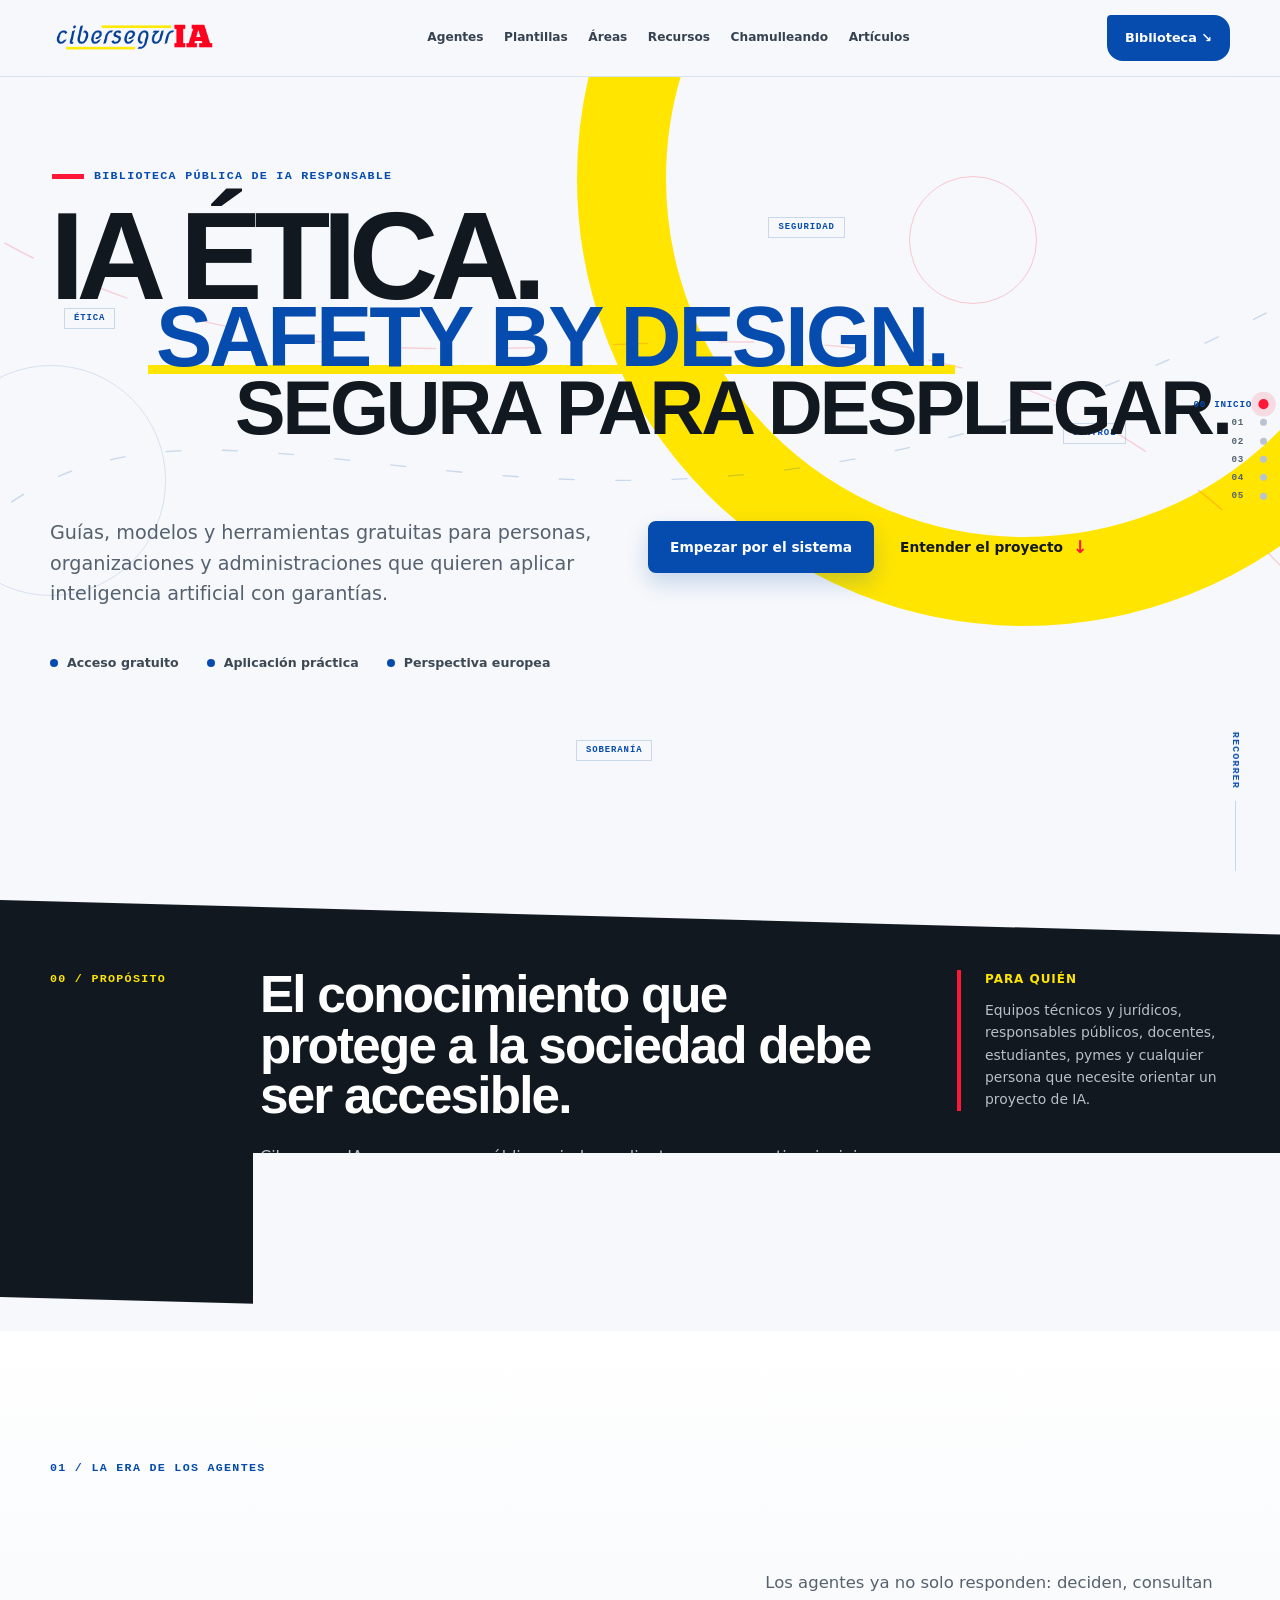
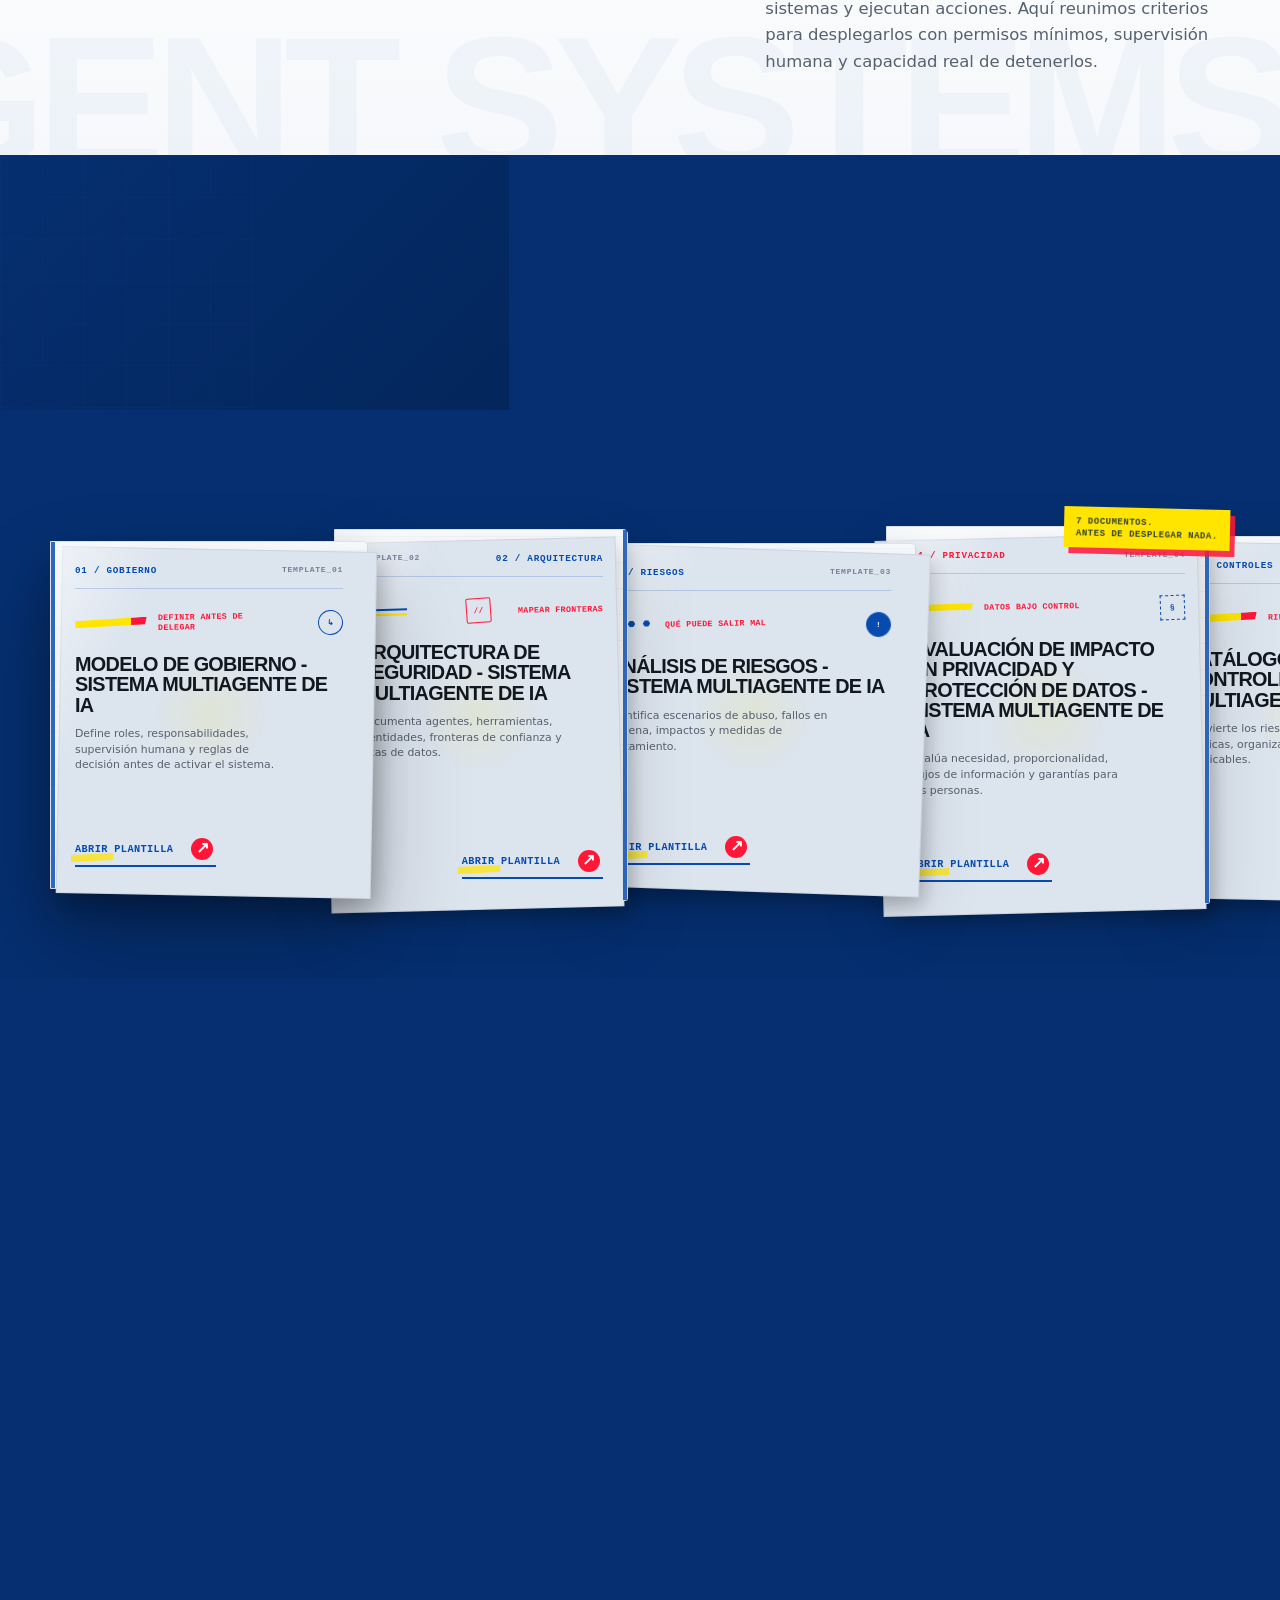
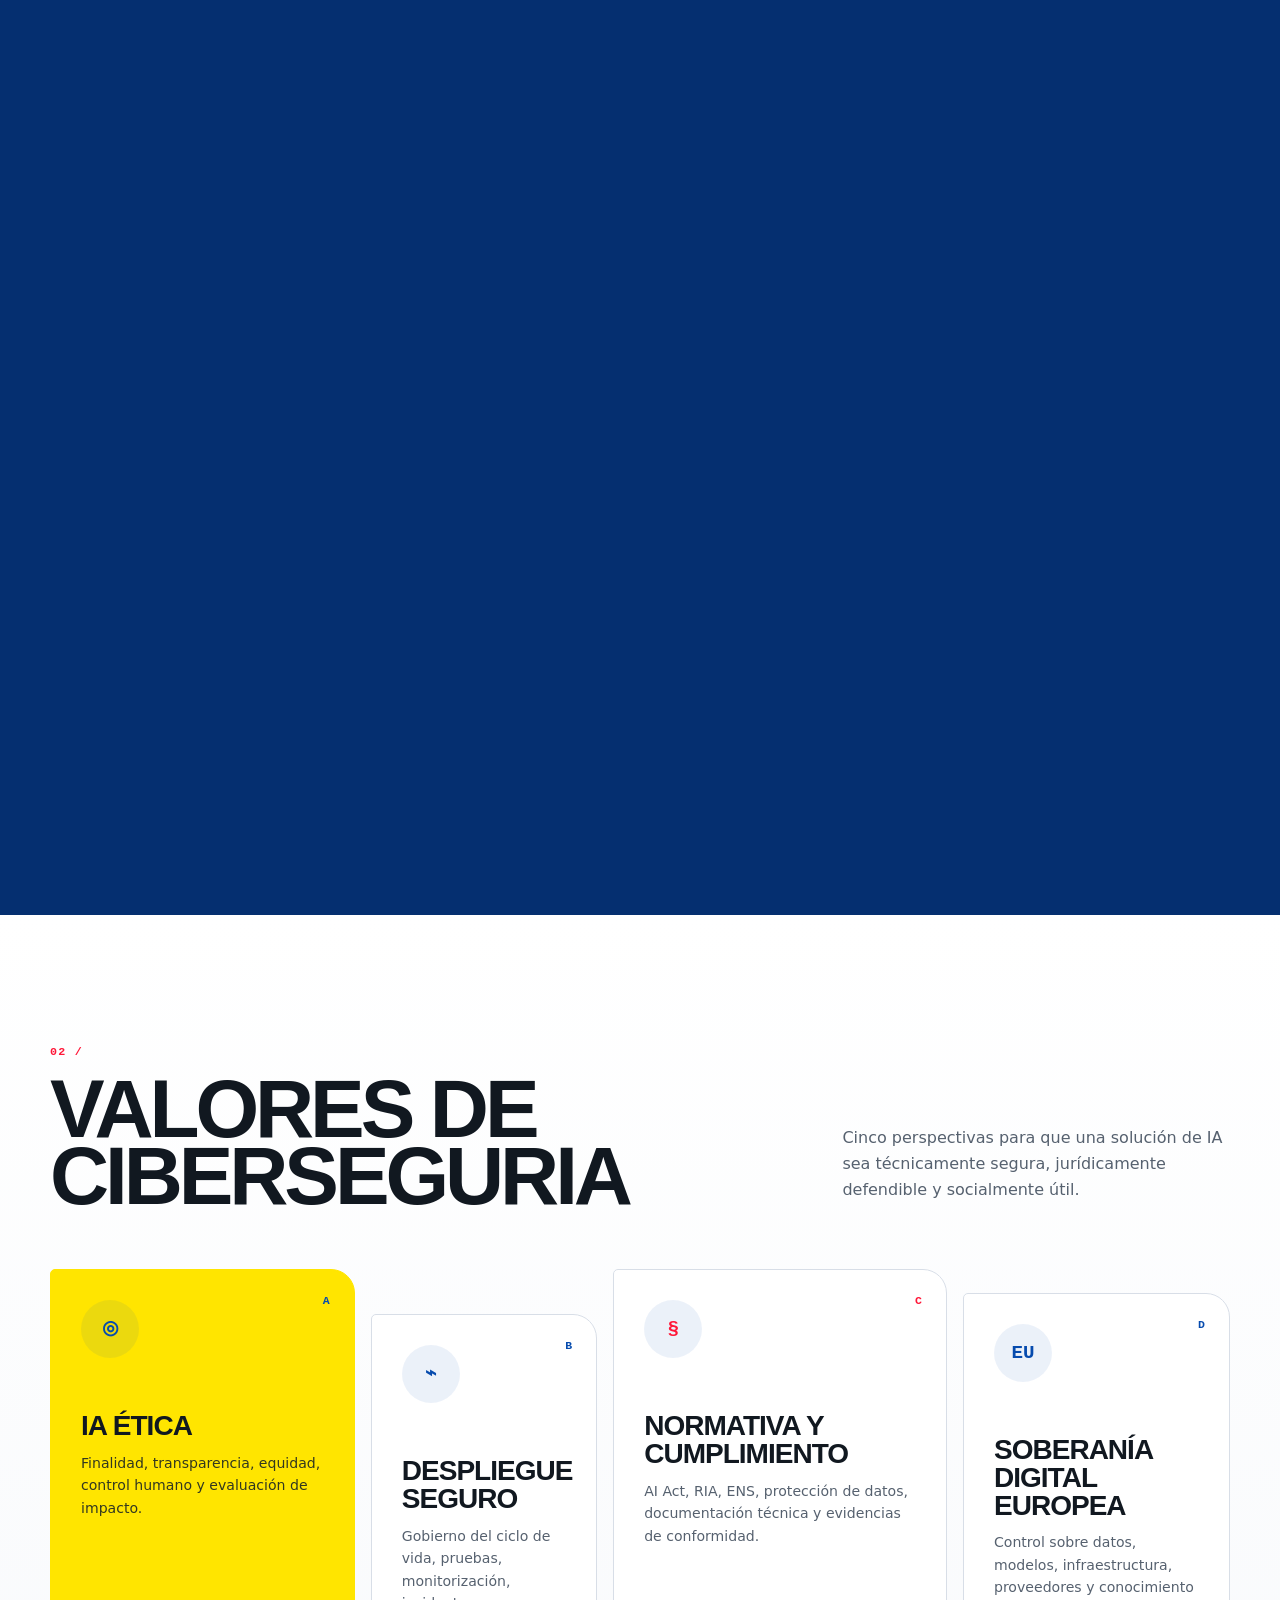
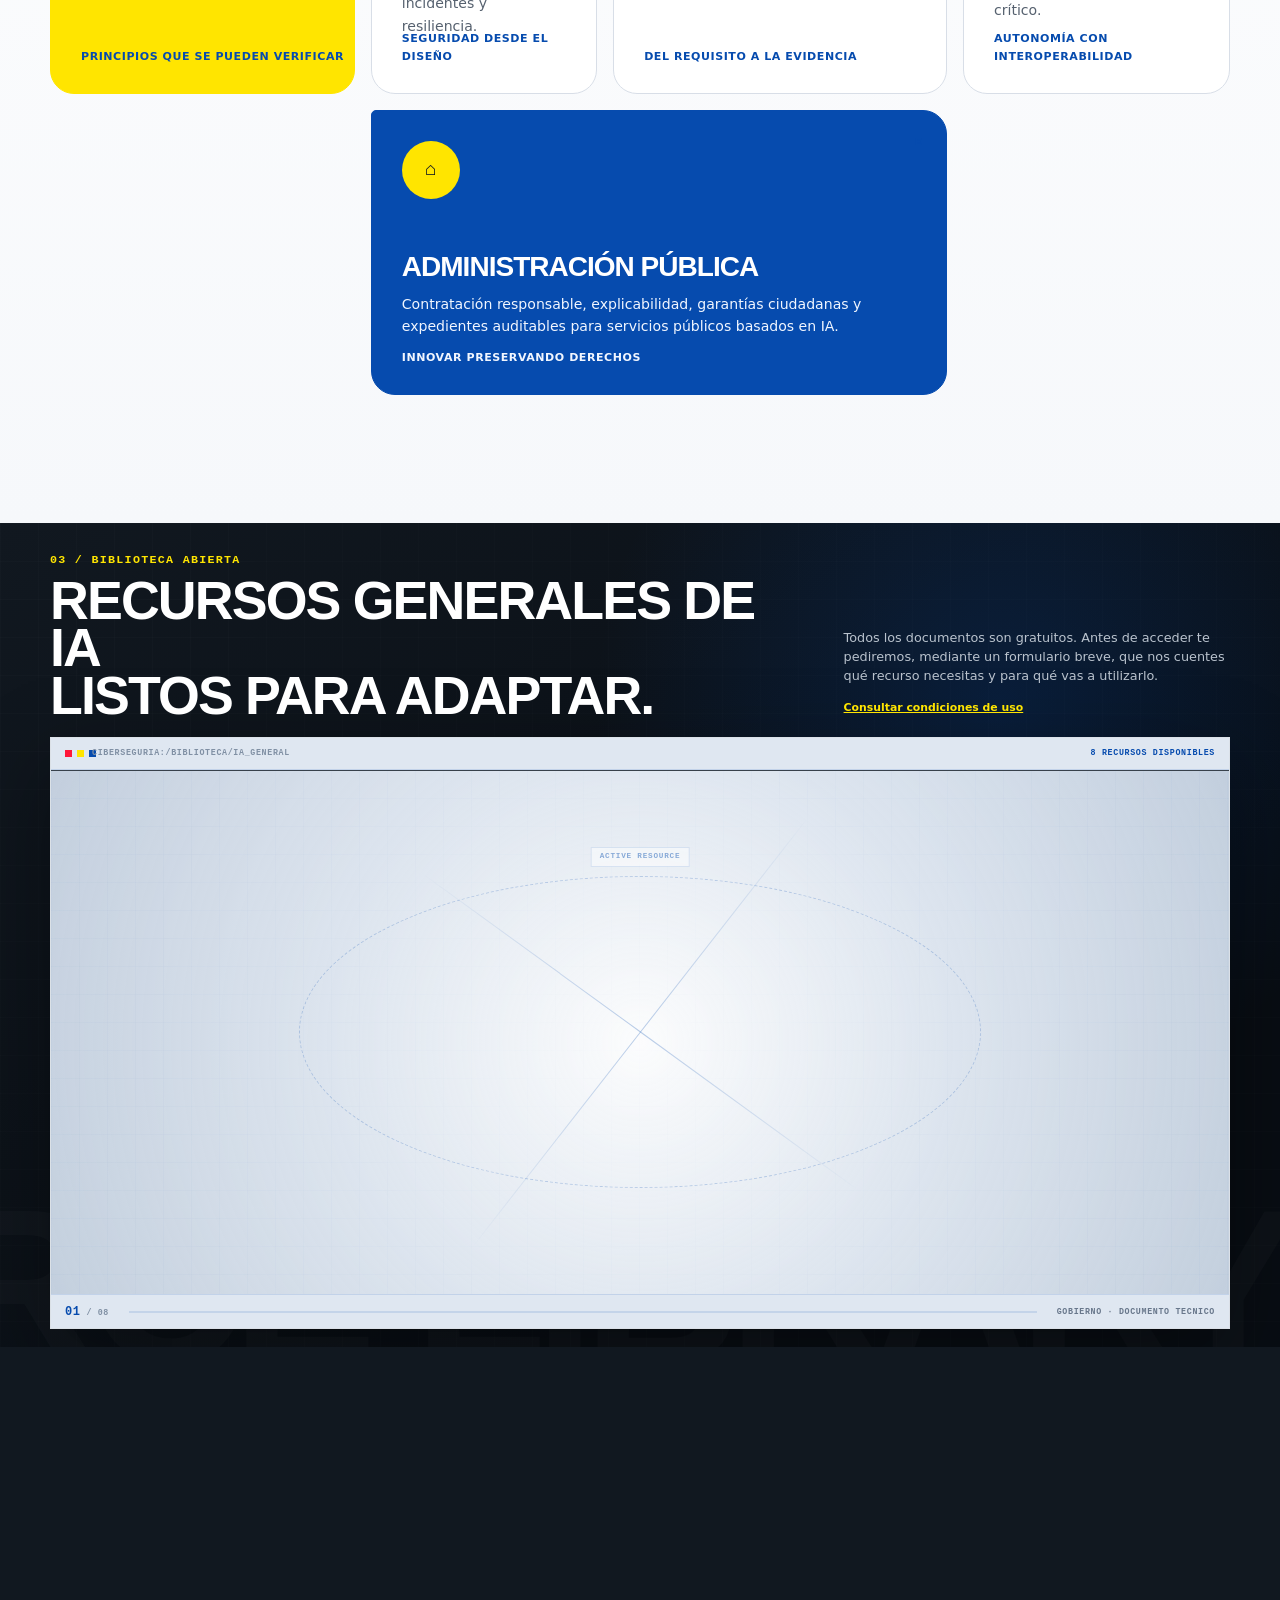
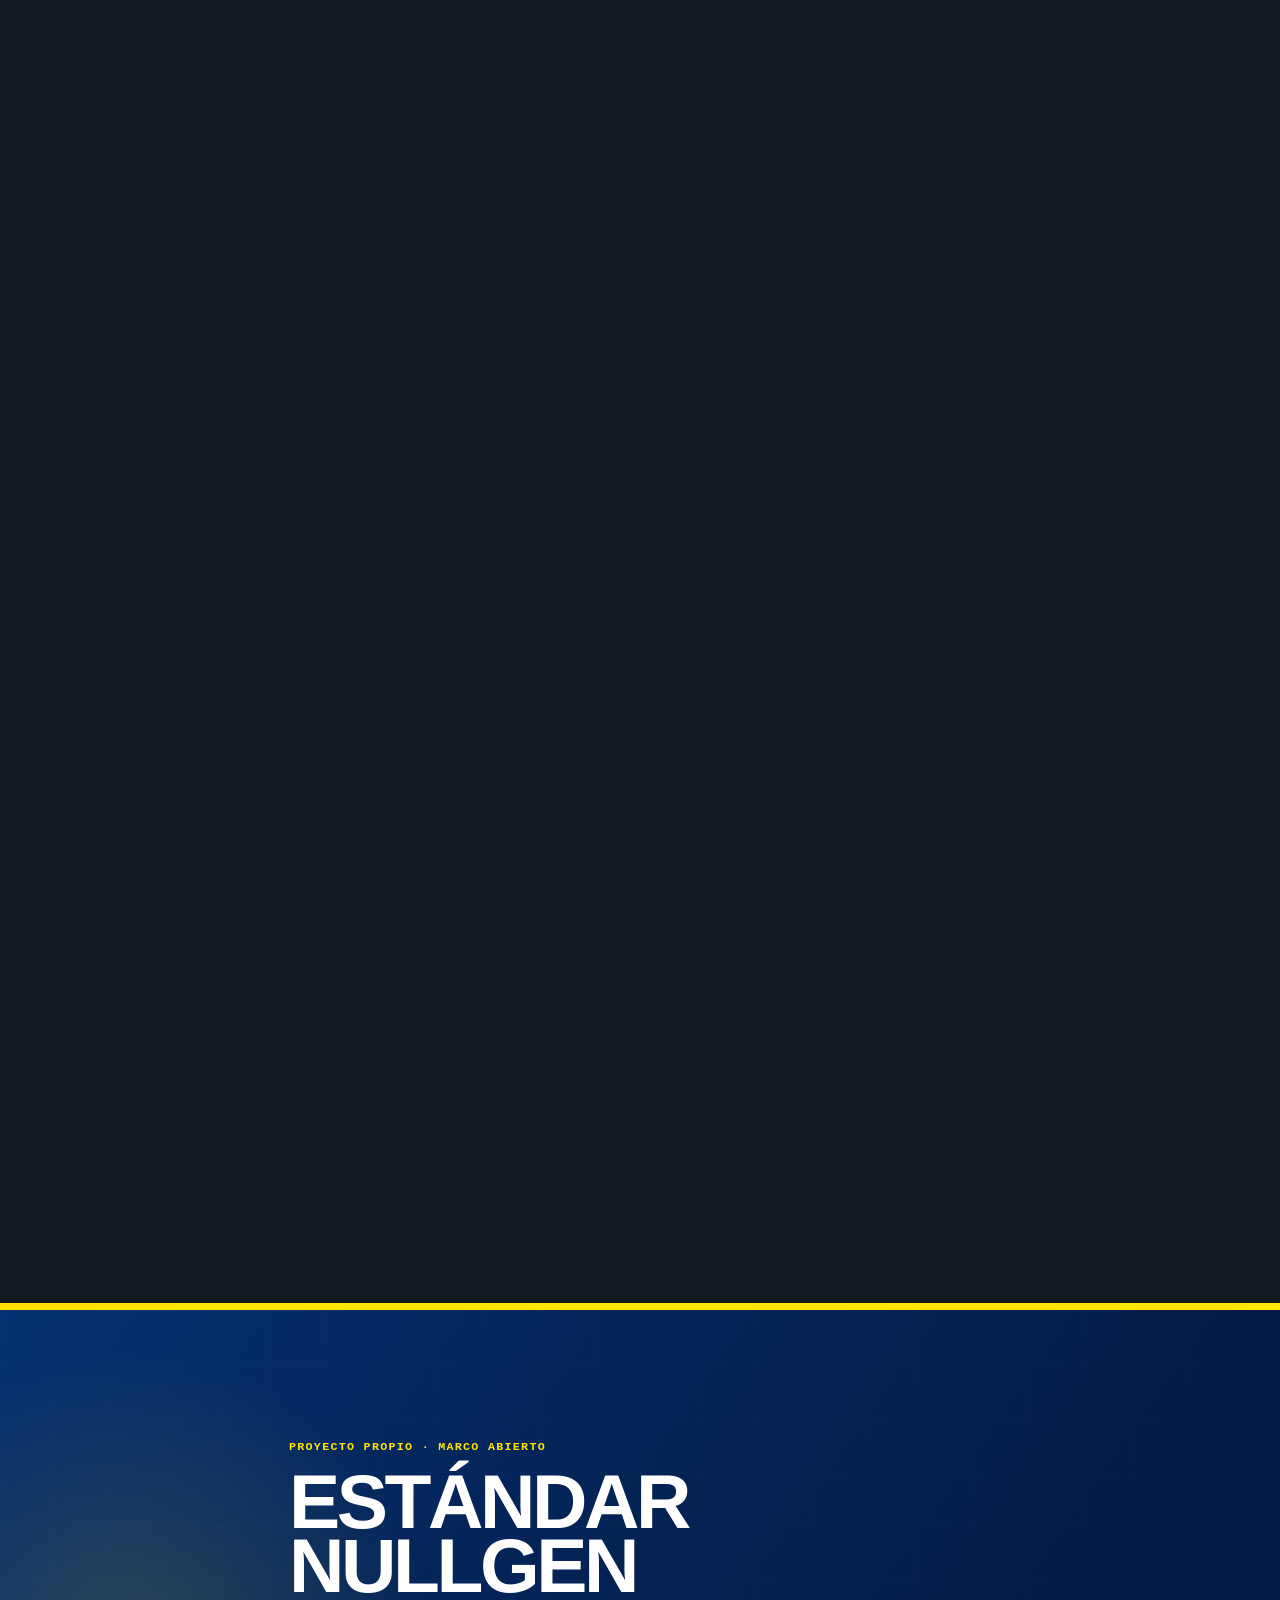
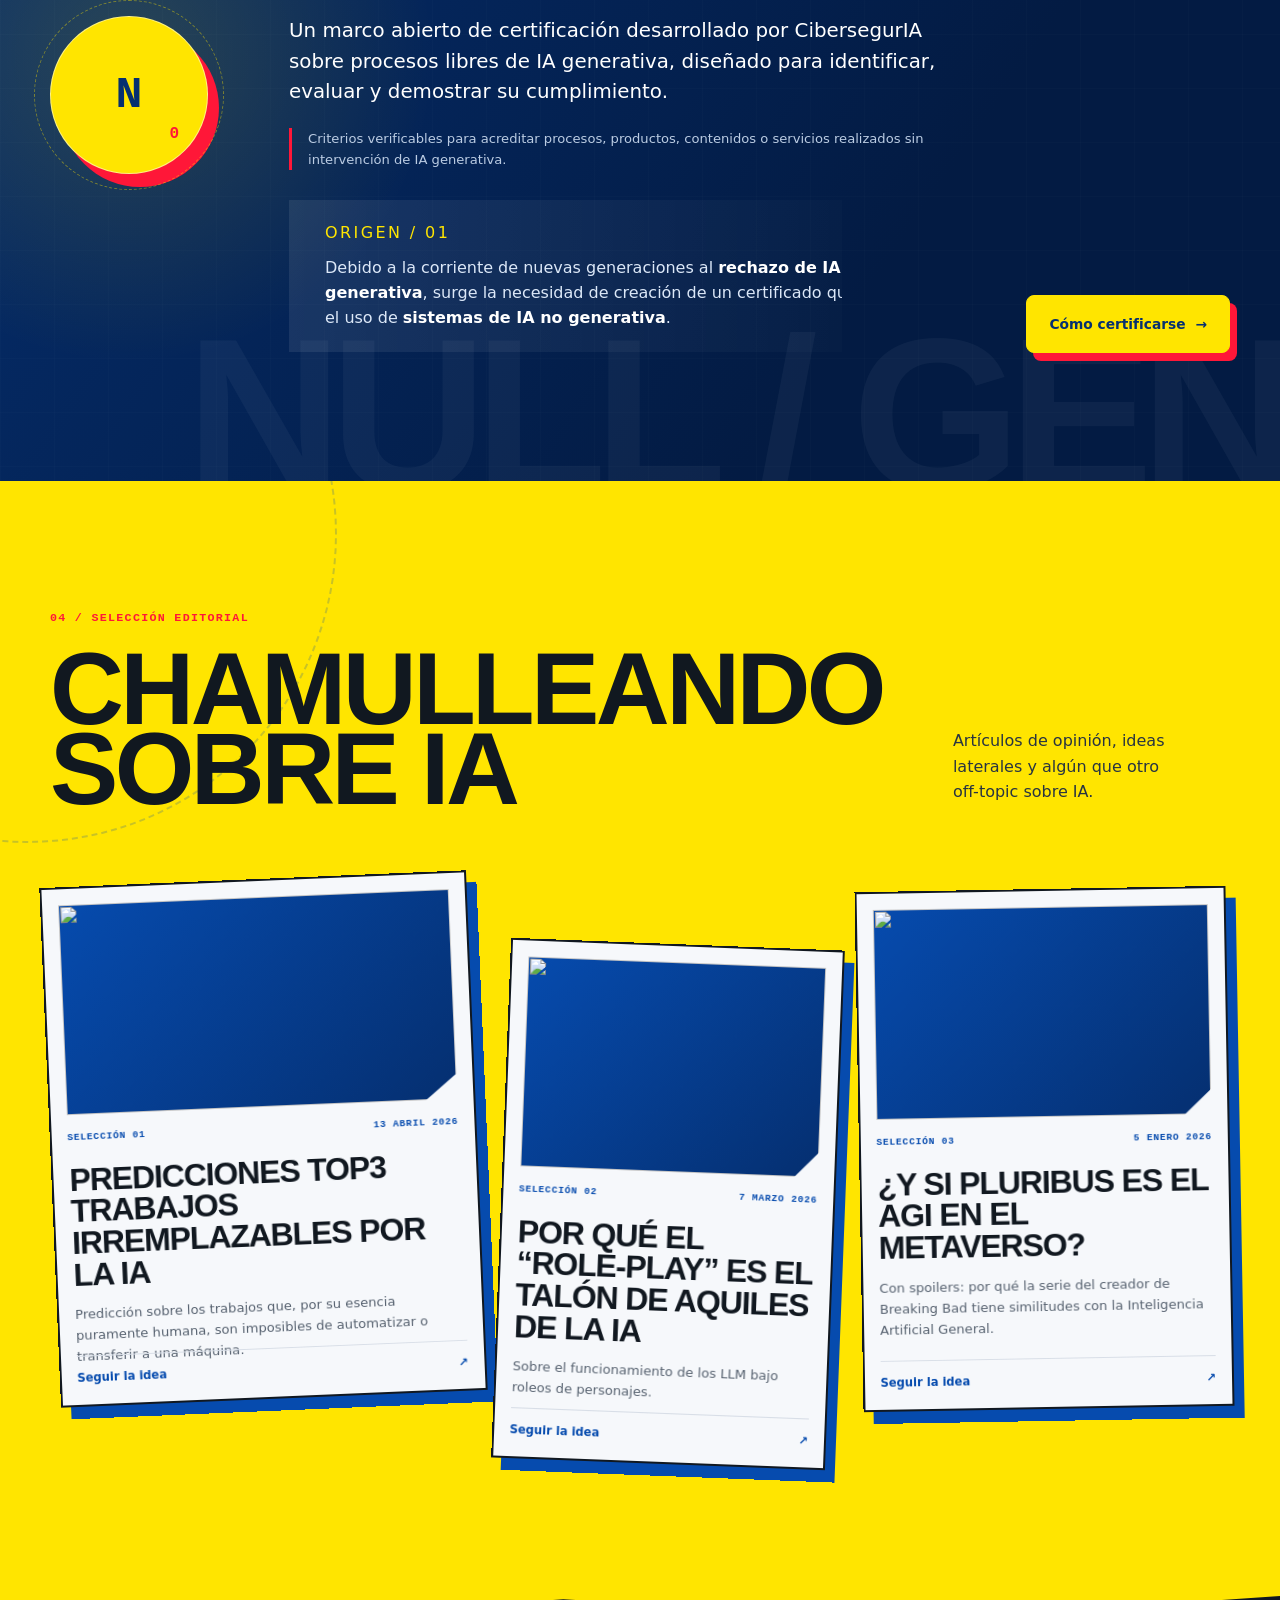
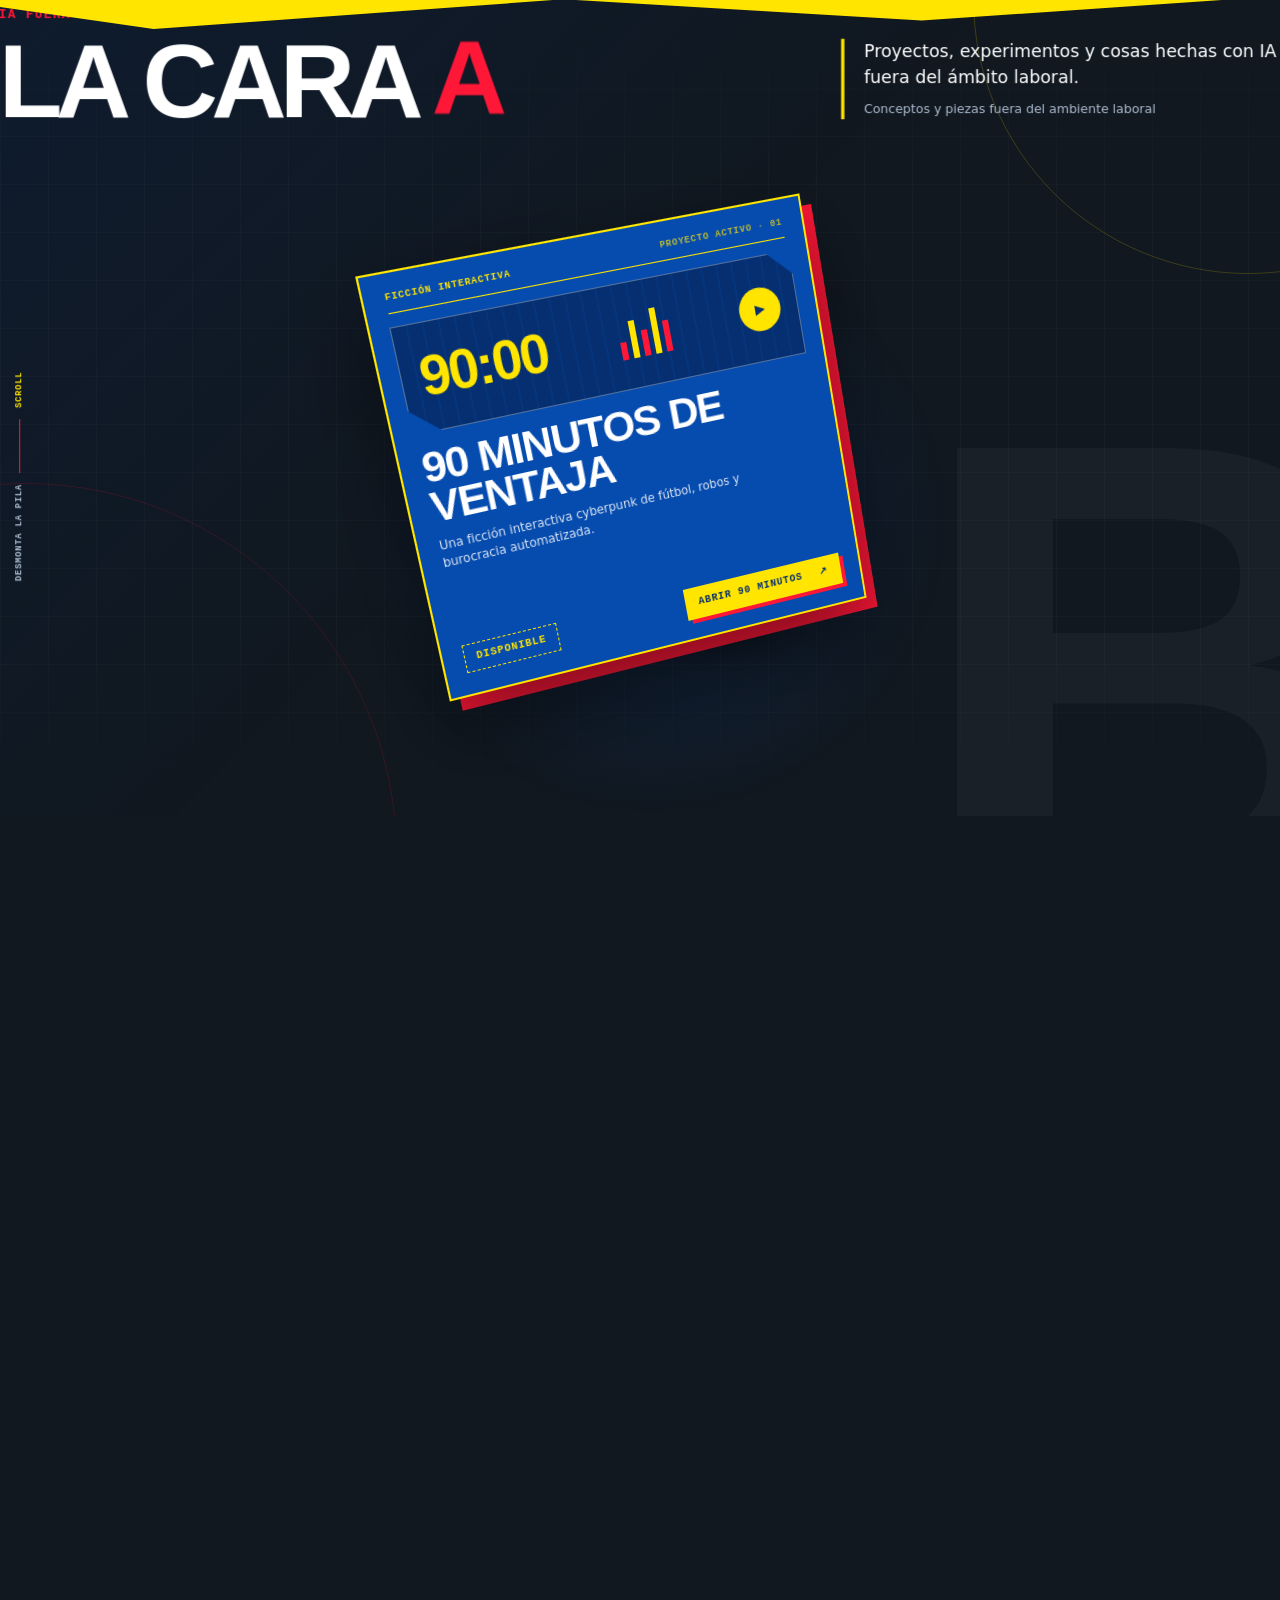
==== commit c666f4c4: "Add files via upload" ====
--- a/index.html
+++ b/index.html
@@ -7,7 +7,7 @@
   <meta name="theme-color" content="#064bae"><meta property="og:title" content="CibersegurIA | IA ética y segura"><meta property="og:description" content="Conocimiento abierto para desplegar inteligencia artificial con garantías.">
   <meta property="og:type" content="website"><meta property="og:url" content="https://ciberseguria.com/"><meta property="og:image" content="https://ciberseguria.com/logociberseguria.png">
   <link rel="canonical" href="https://ciberseguria.com/"><link rel="icon" href="favicon.ico">
-  <link rel="stylesheet" href="style.css"><link rel="stylesheet" href="experience.css?v=20260827-nullgen-context"><script src="content-data.js?v=20260827-nullgen-context" defer></script><script src="script.js?v=20260827-nullgen-context" defer></script>
+  <link rel="stylesheet" href="style.css"><link rel="stylesheet" href="experience.css?v=20260827-nullgen-context"><script src="content-data.js?v=20260831-cara-b-sites" defer></script><script src="script.js?v=20260831-cara-b-sites" defer></script>
 </head>
 <body class="experience-page">
   <a class="skip-link" href="#contenido">Saltar al contenido</a>
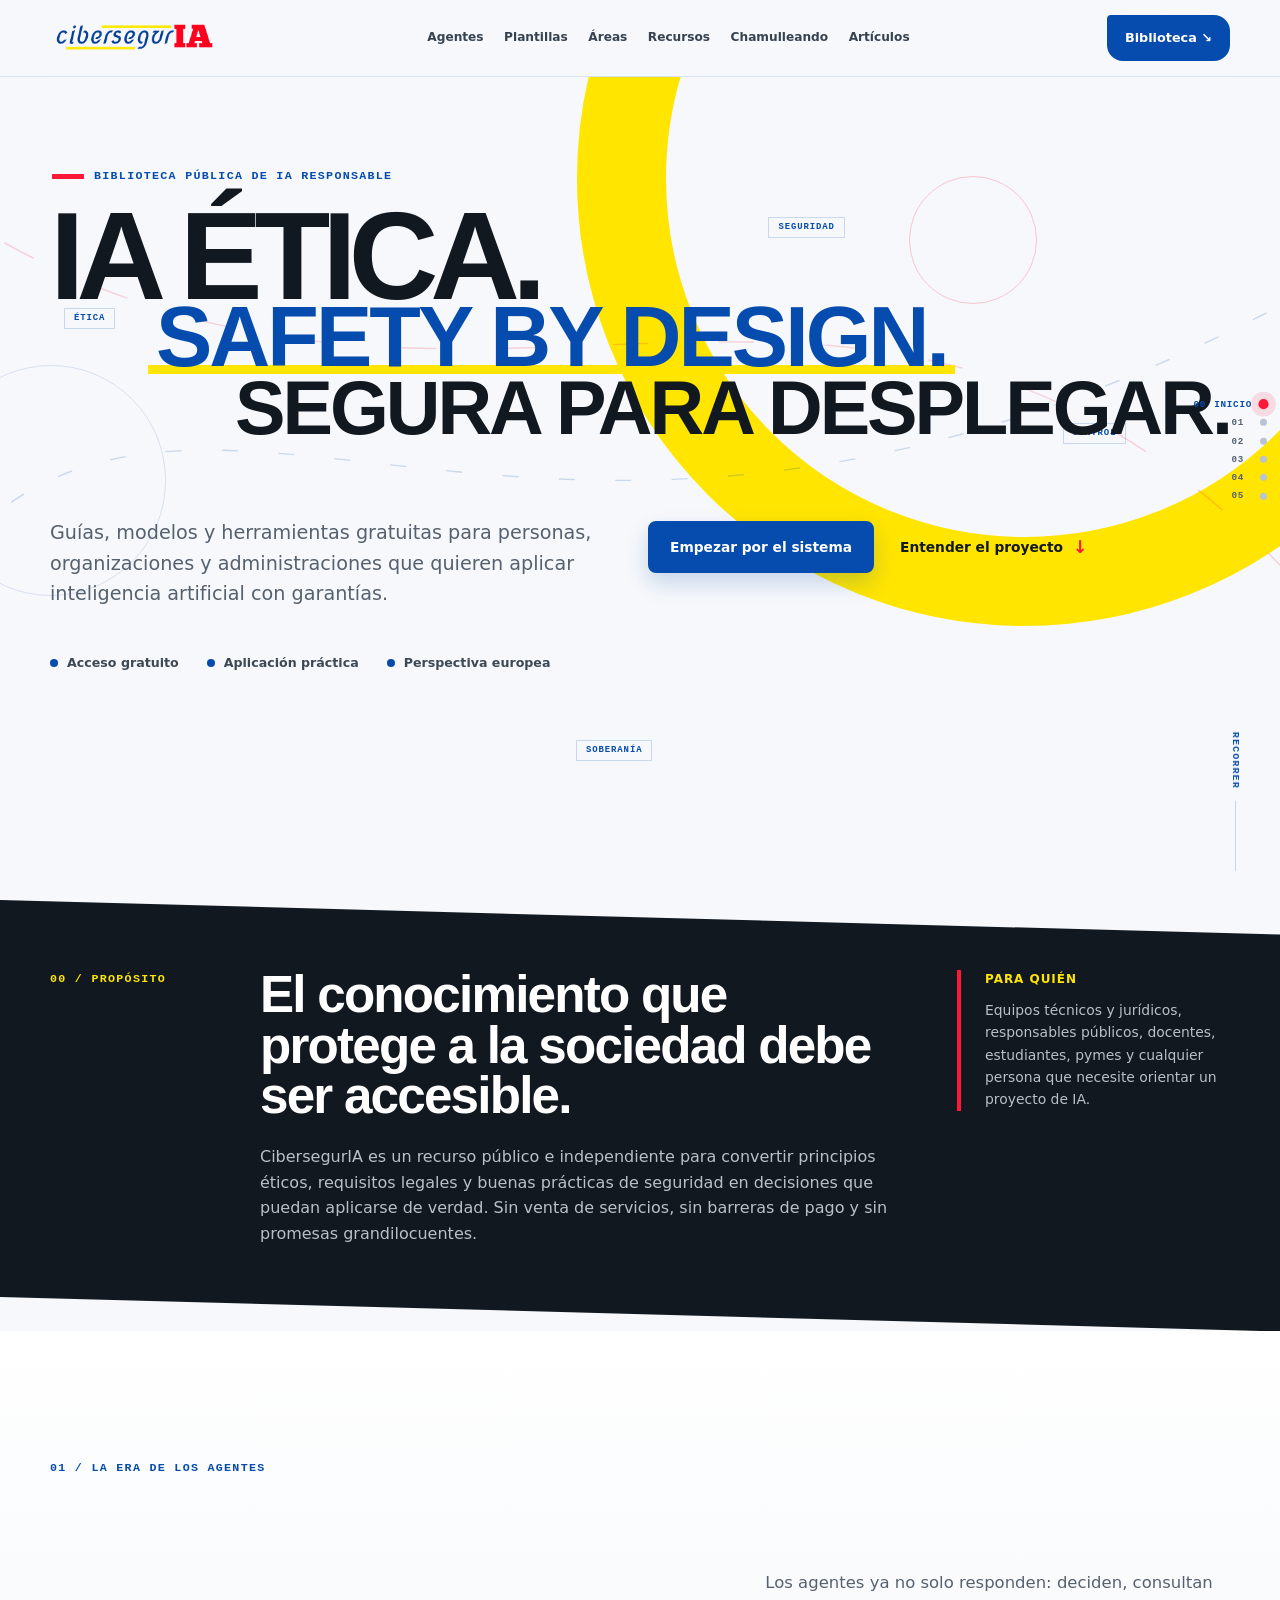
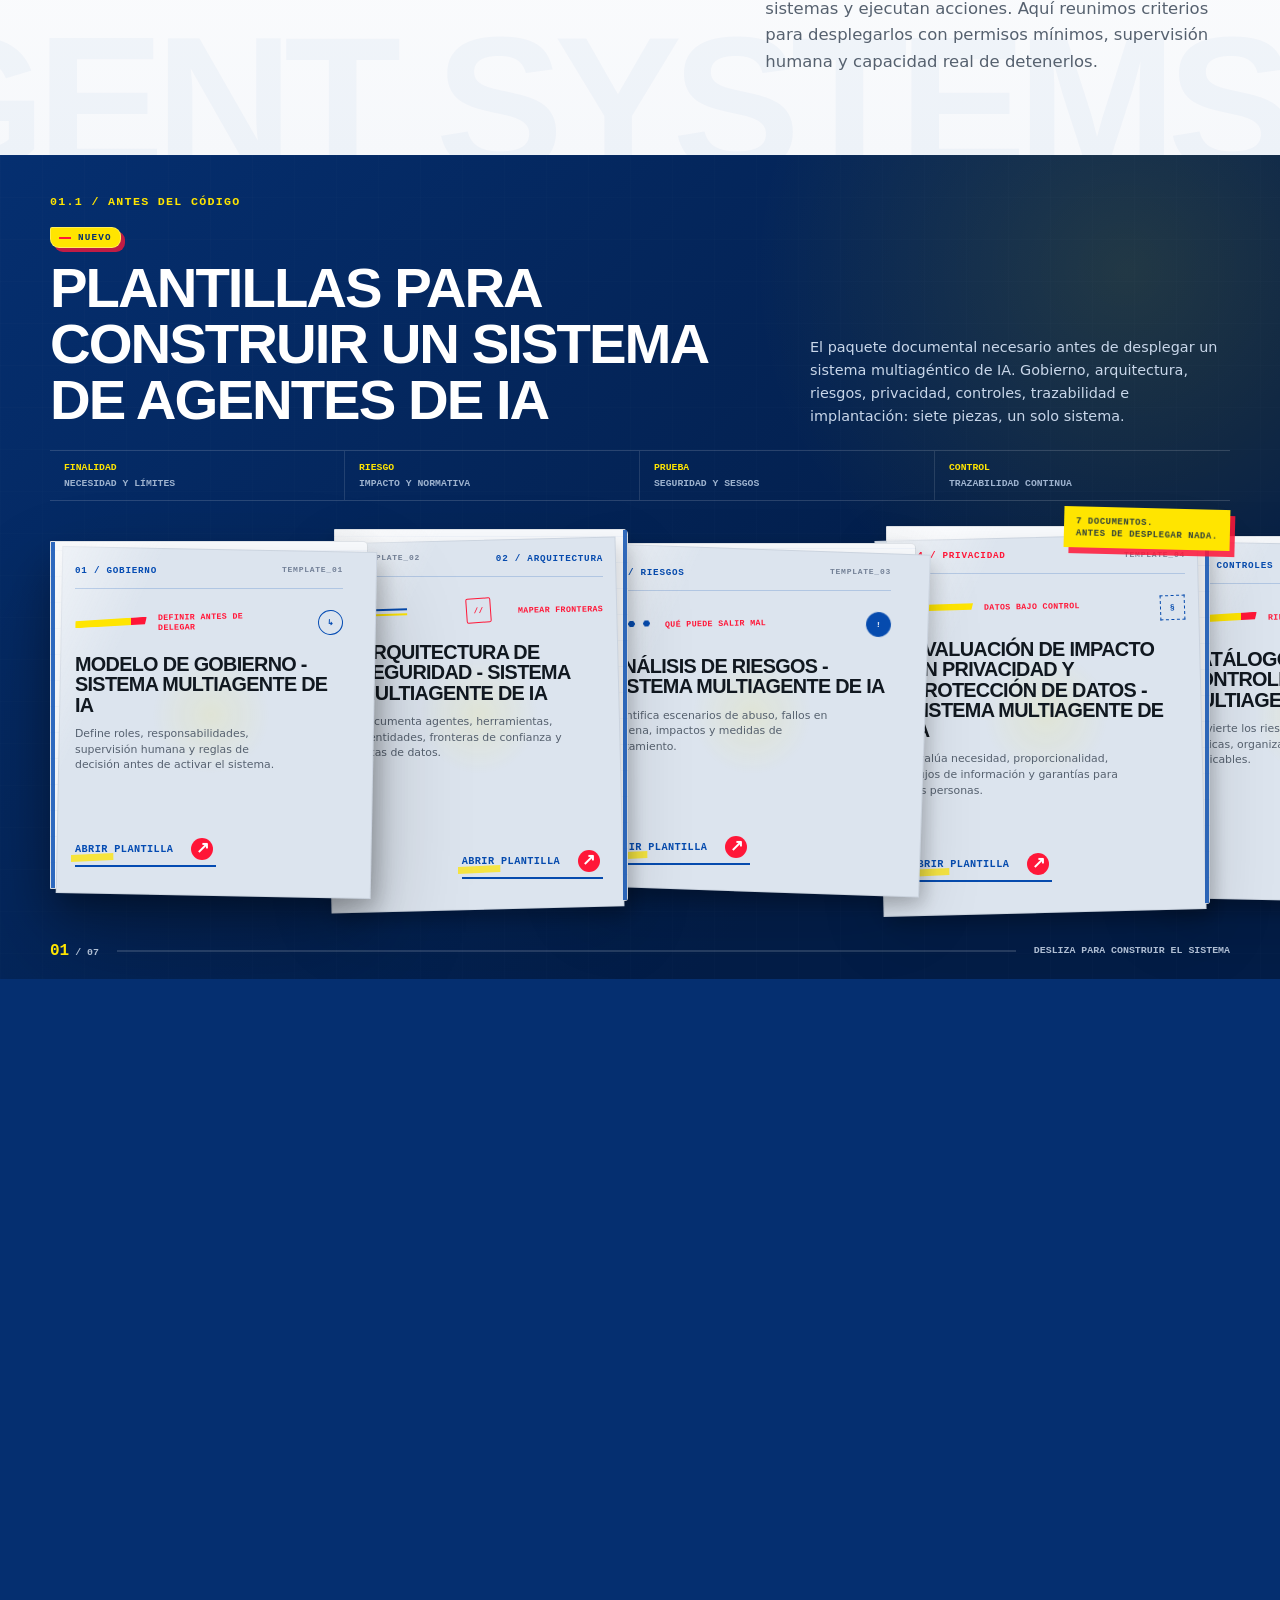
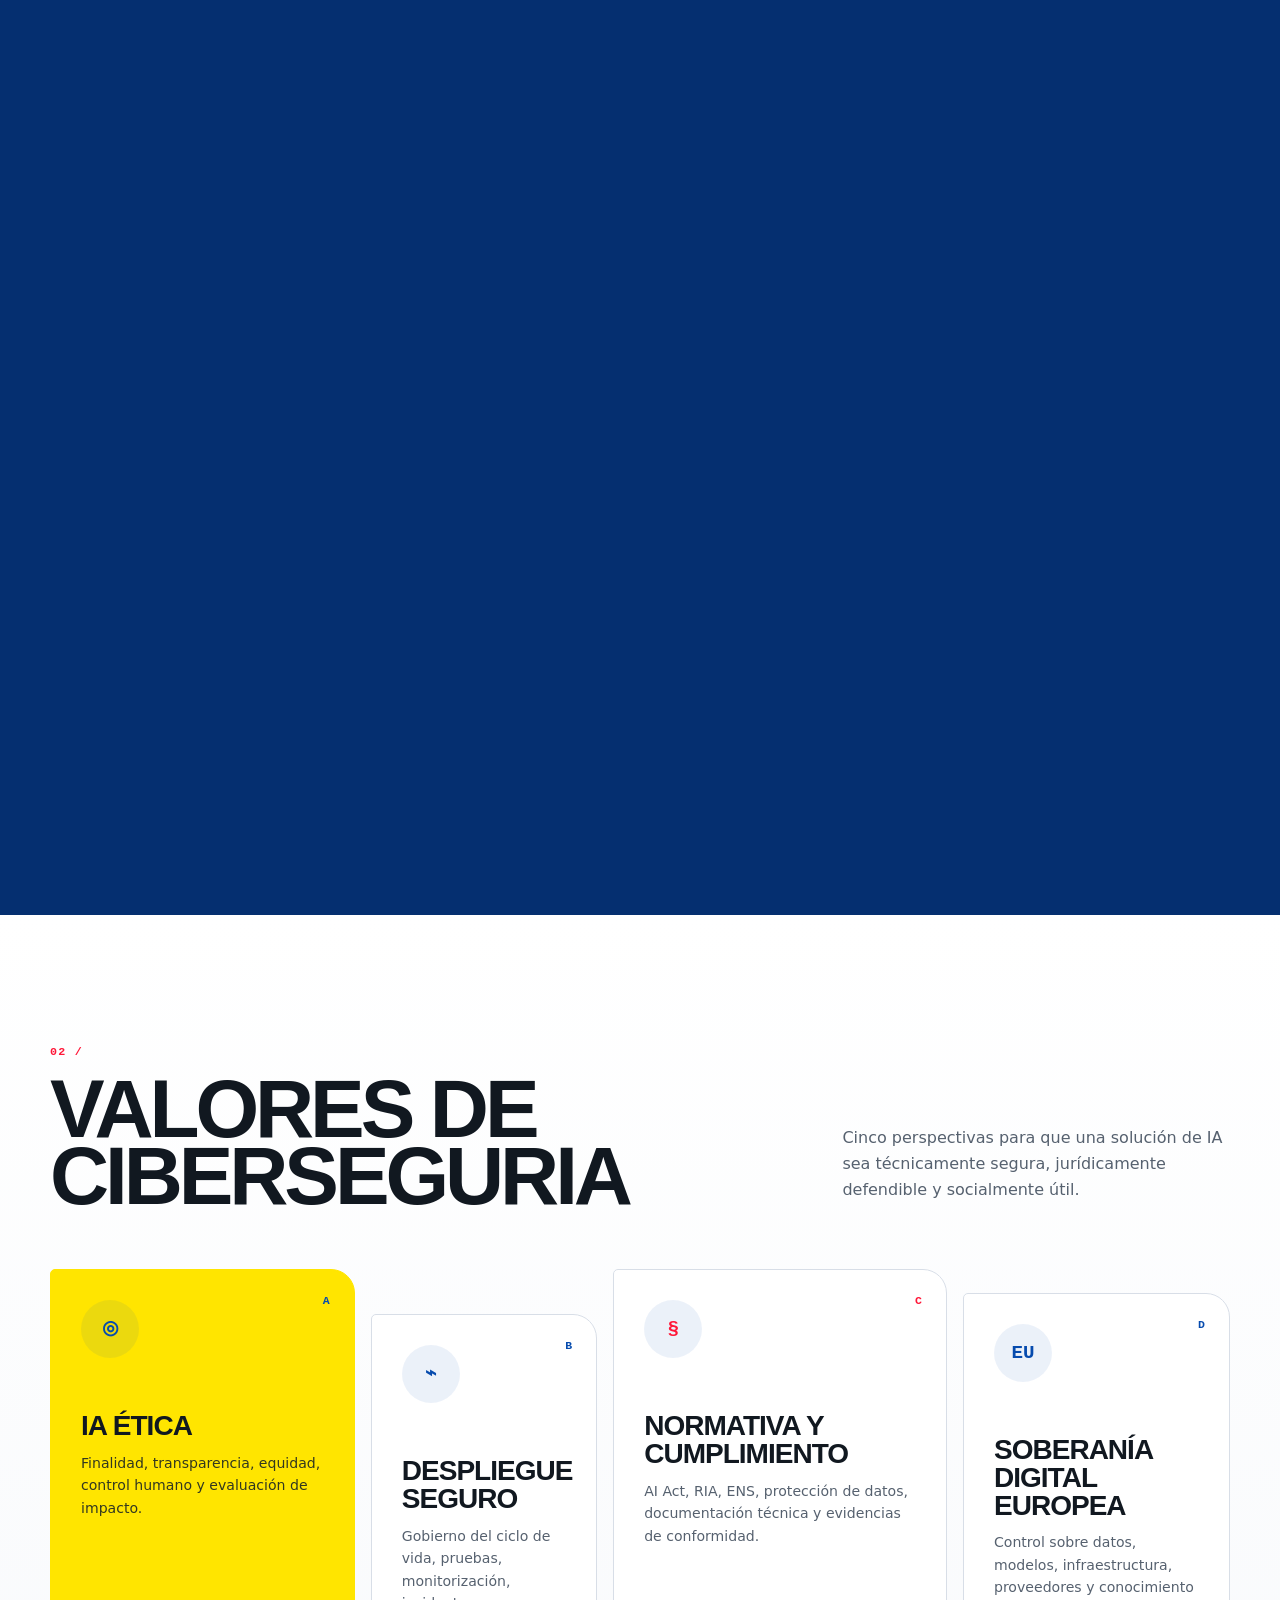
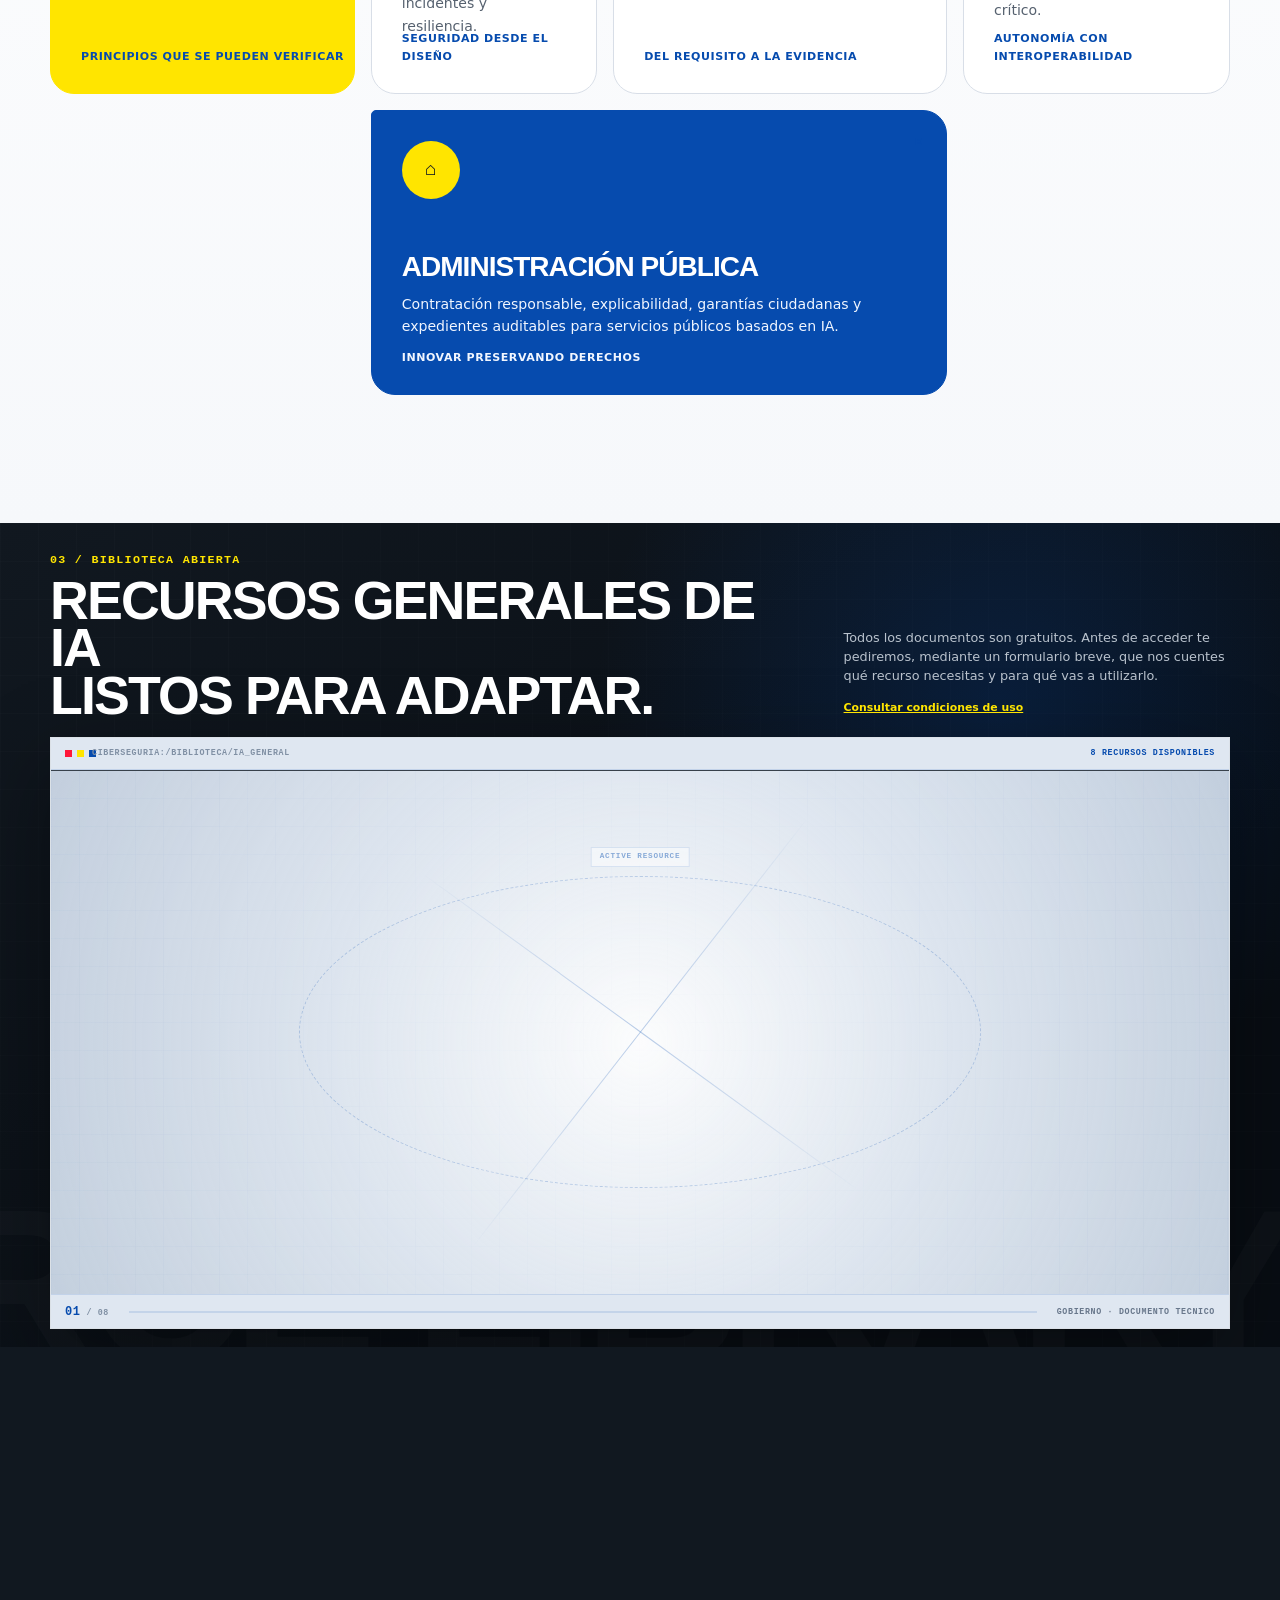
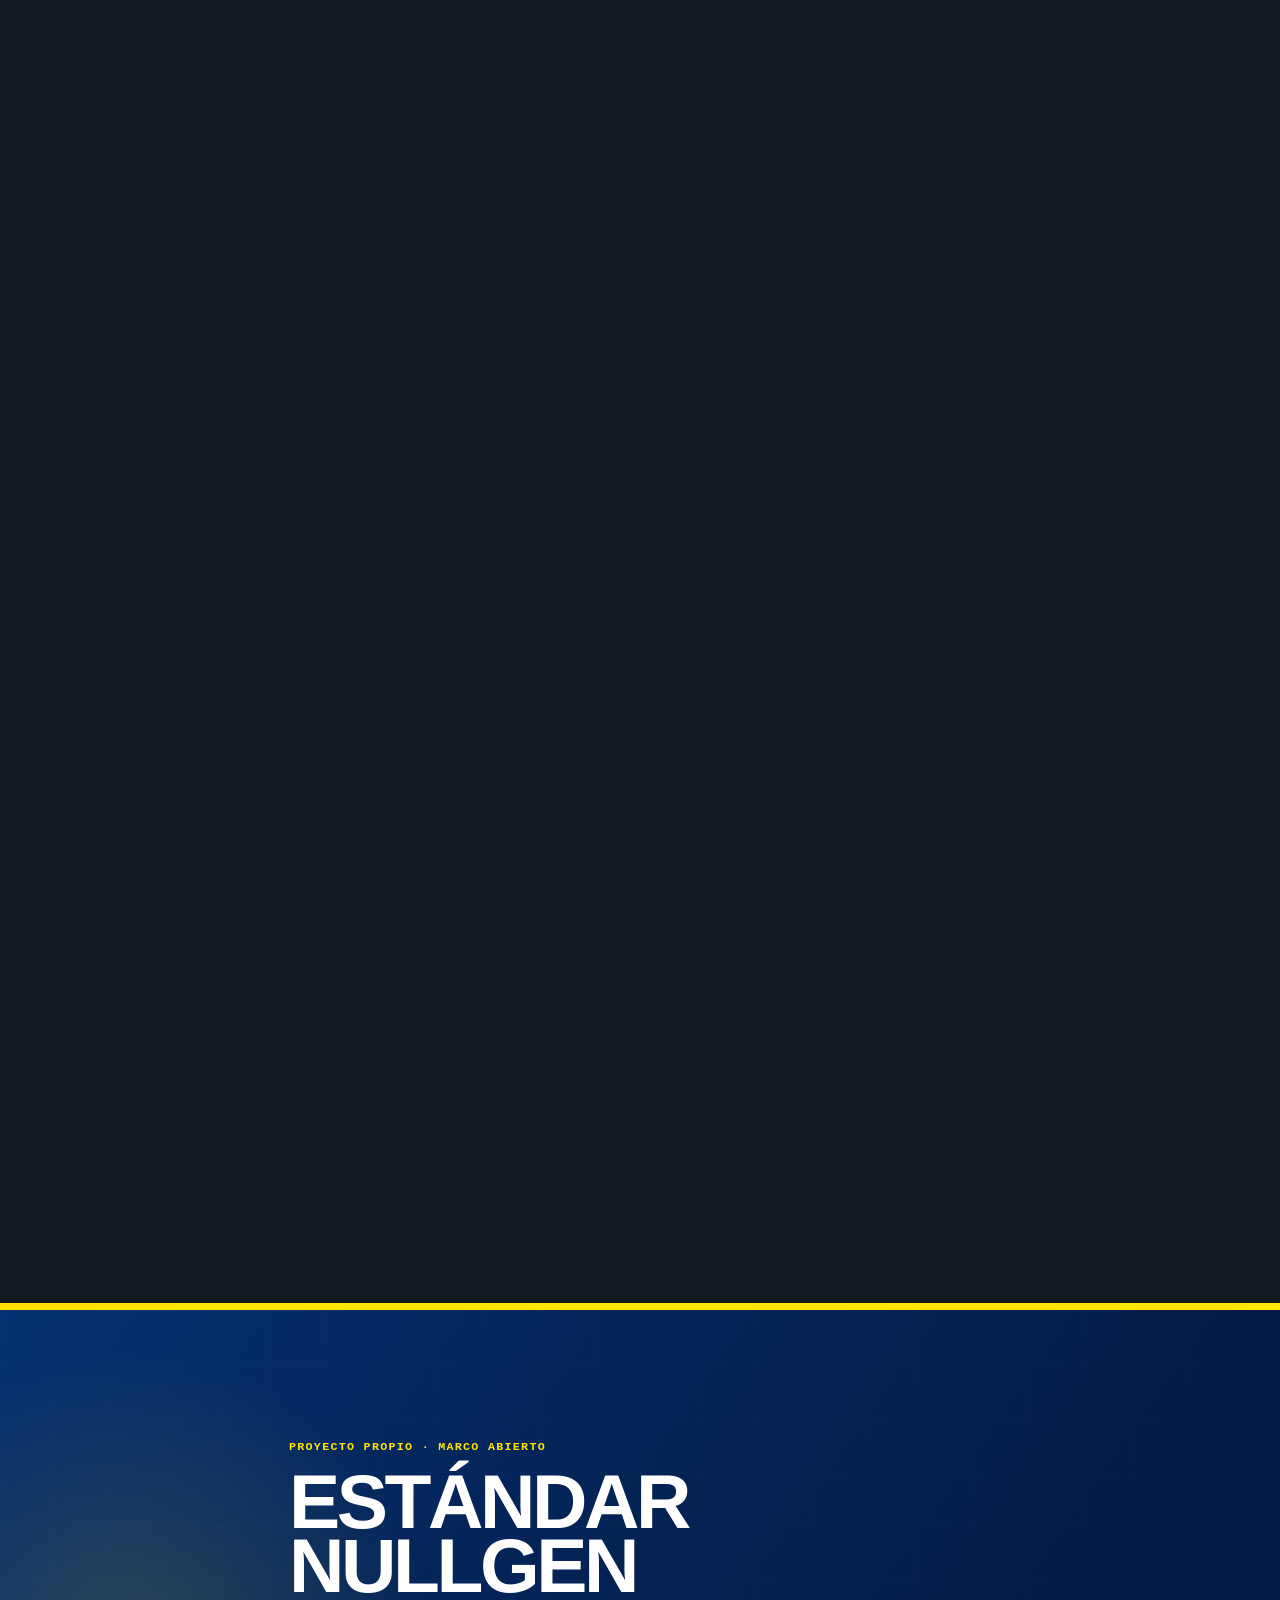
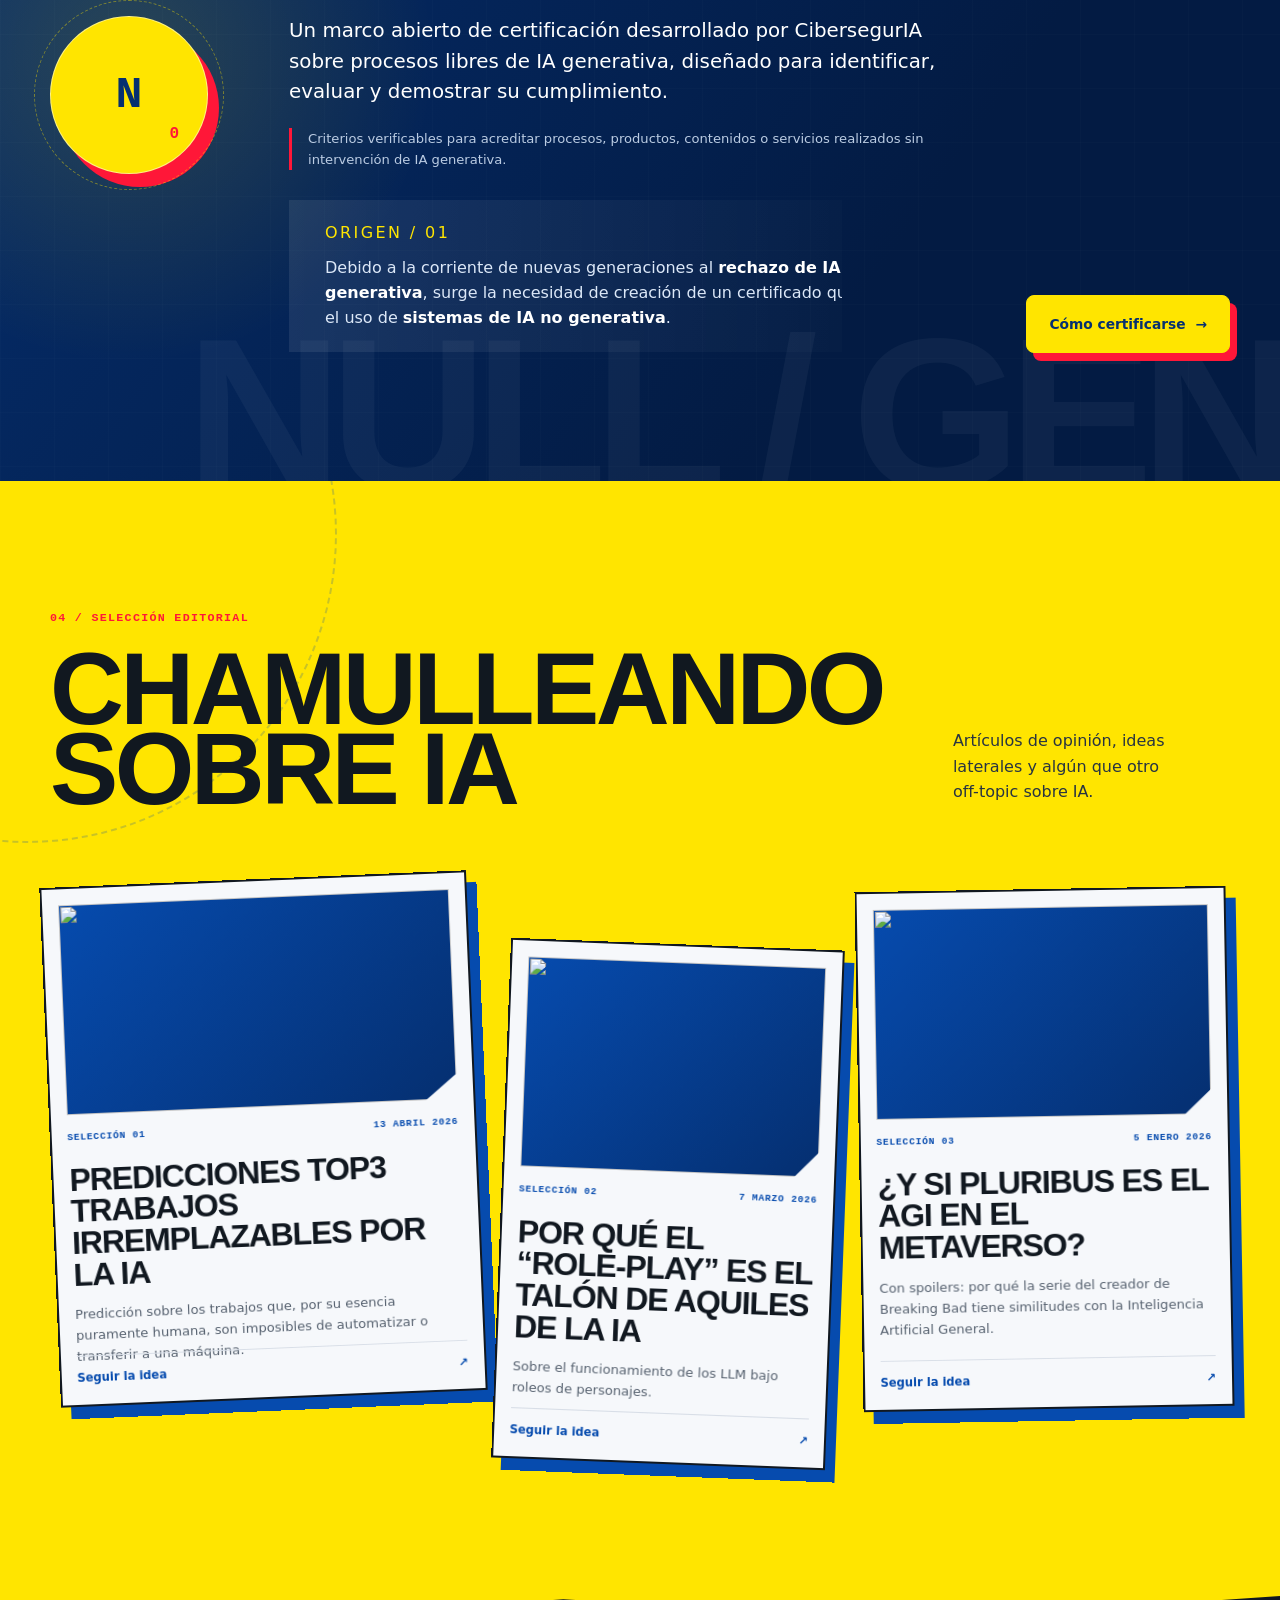
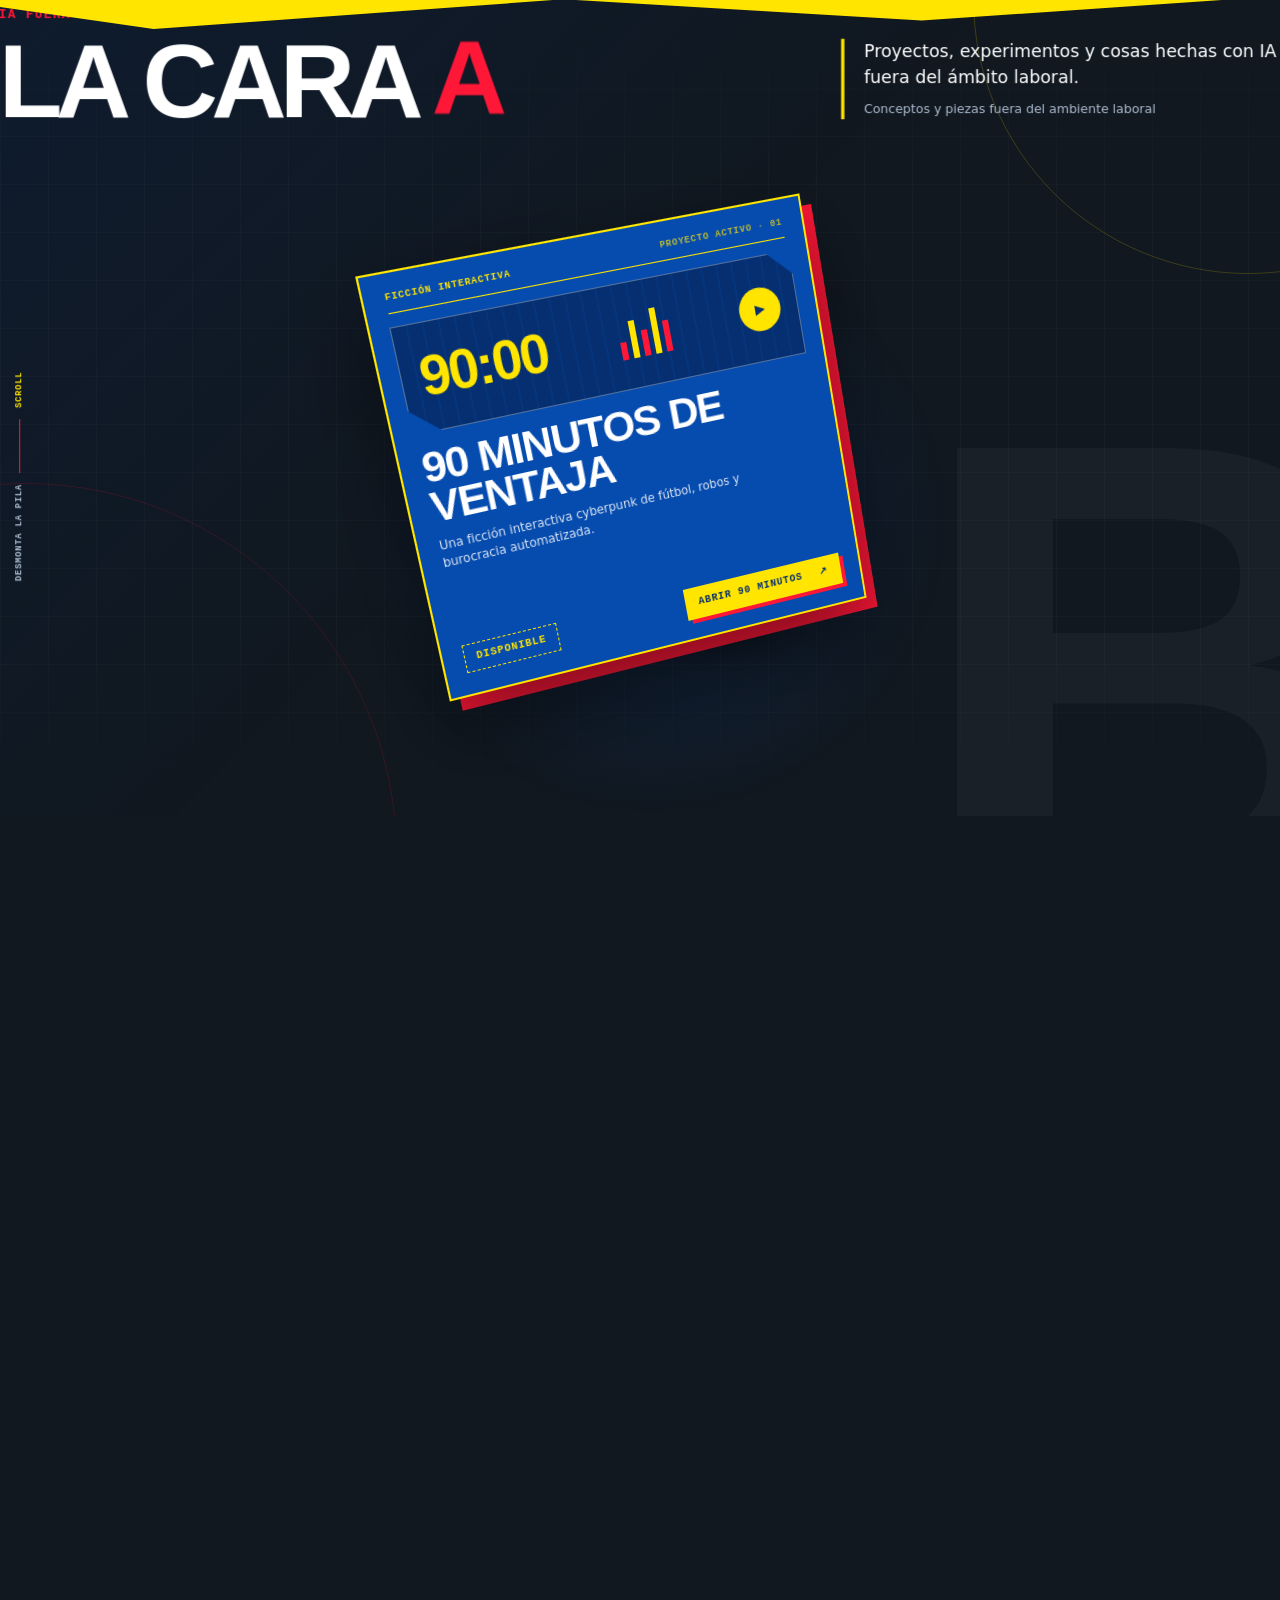
==== commit 7bc8ad85: "Add files via upload" ====
--- a/index.html
+++ b/index.html
@@ -7,7 +7,7 @@
   <meta name="theme-color" content="#064bae"><meta property="og:title" content="CibersegurIA | IA ética y segura"><meta property="og:description" content="Conocimiento abierto para desplegar inteligencia artificial con garantías.">
   <meta property="og:type" content="website"><meta property="og:url" content="https://ciberseguria.com/"><meta property="og:image" content="https://ciberseguria.com/logociberseguria.png">
   <link rel="canonical" href="https://ciberseguria.com/"><link rel="icon" href="favicon.ico">
-  <link rel="stylesheet" href="style.css"><link rel="stylesheet" href="experience.css?v=20260827-nullgen-context"><script src="content-data.js?v=20260831-cara-b-sites" defer></script><script src="script.js?v=20260831-cara-b-sites" defer></script>
+  <link rel="stylesheet" href="style.css"><link rel="stylesheet" href="experience.css?v=20260827-nullgen-context"><script src="content-data.js?v=20260831-cara-b-final" defer></script><script src="script.js?v=20260831-cara-b-final" defer></script>
 </head>
 <body class="experience-page">
   <a class="skip-link" href="#contenido">Saltar al contenido</a>
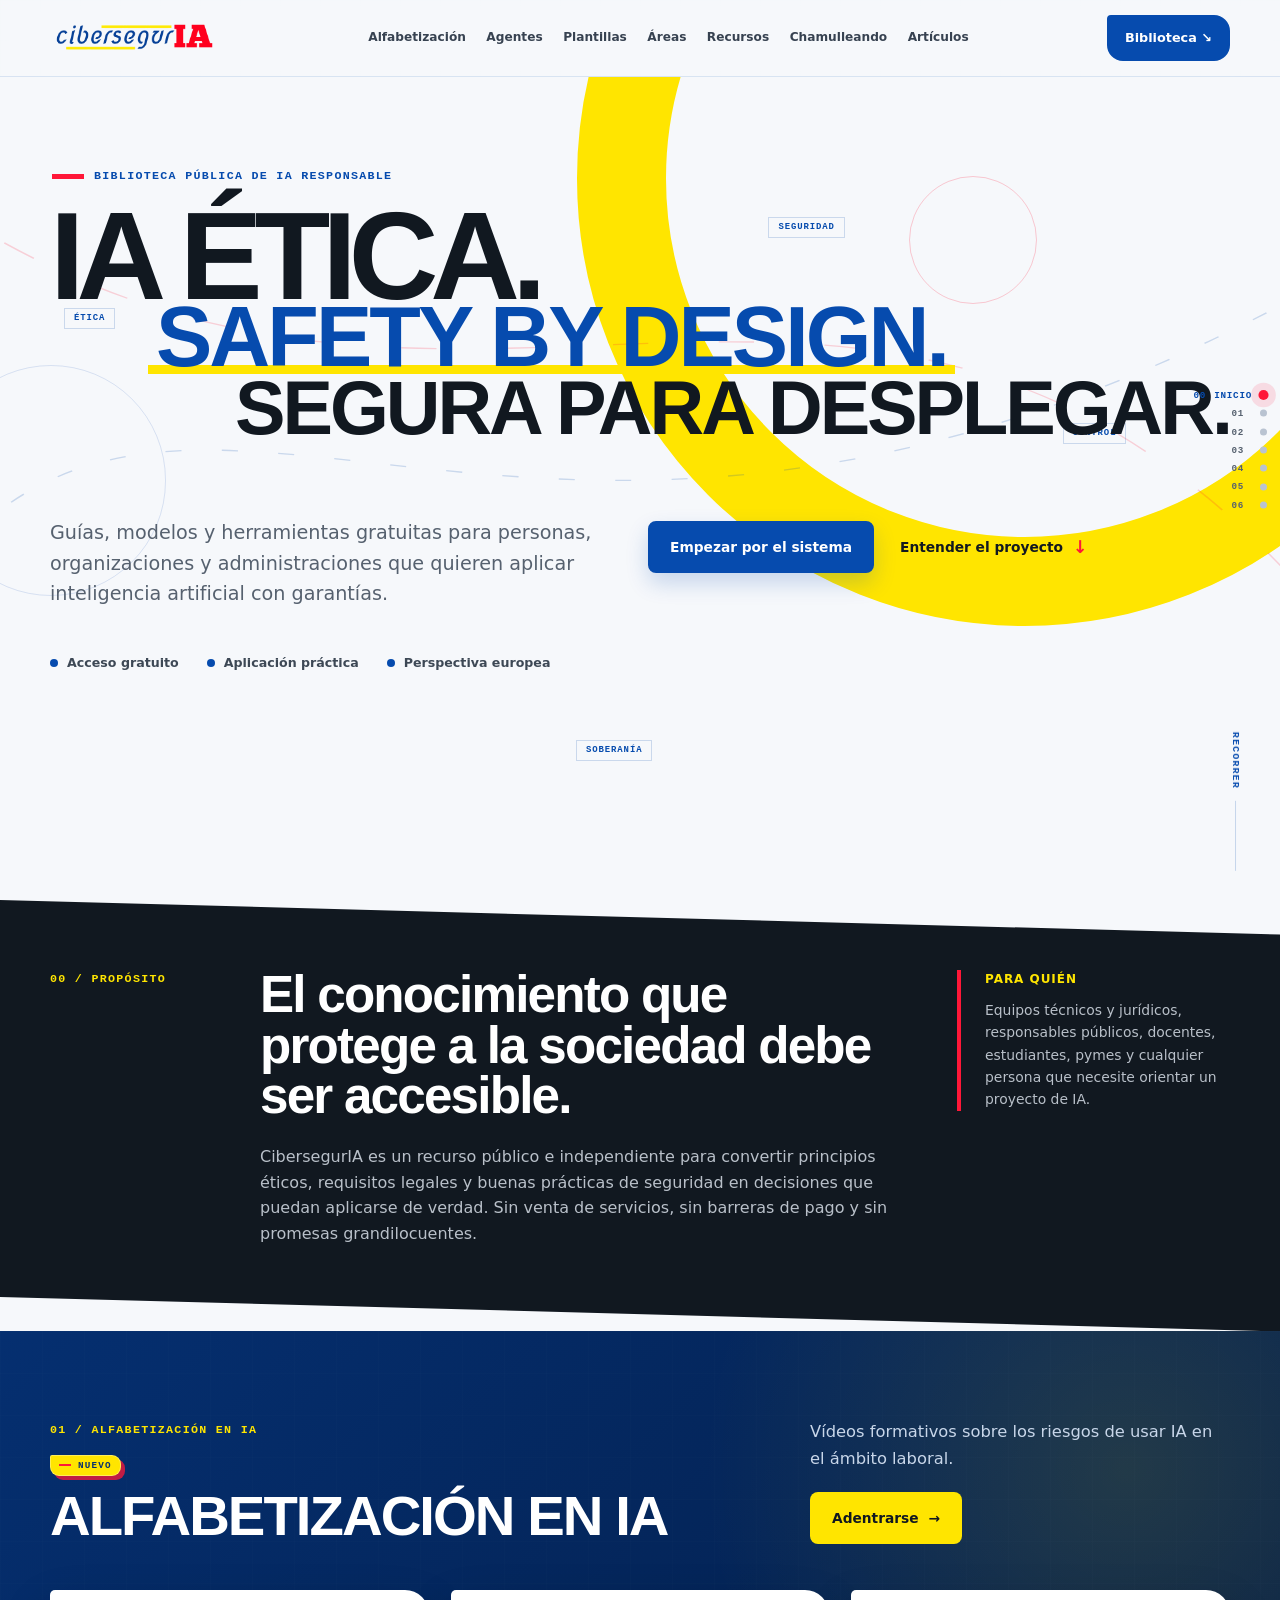
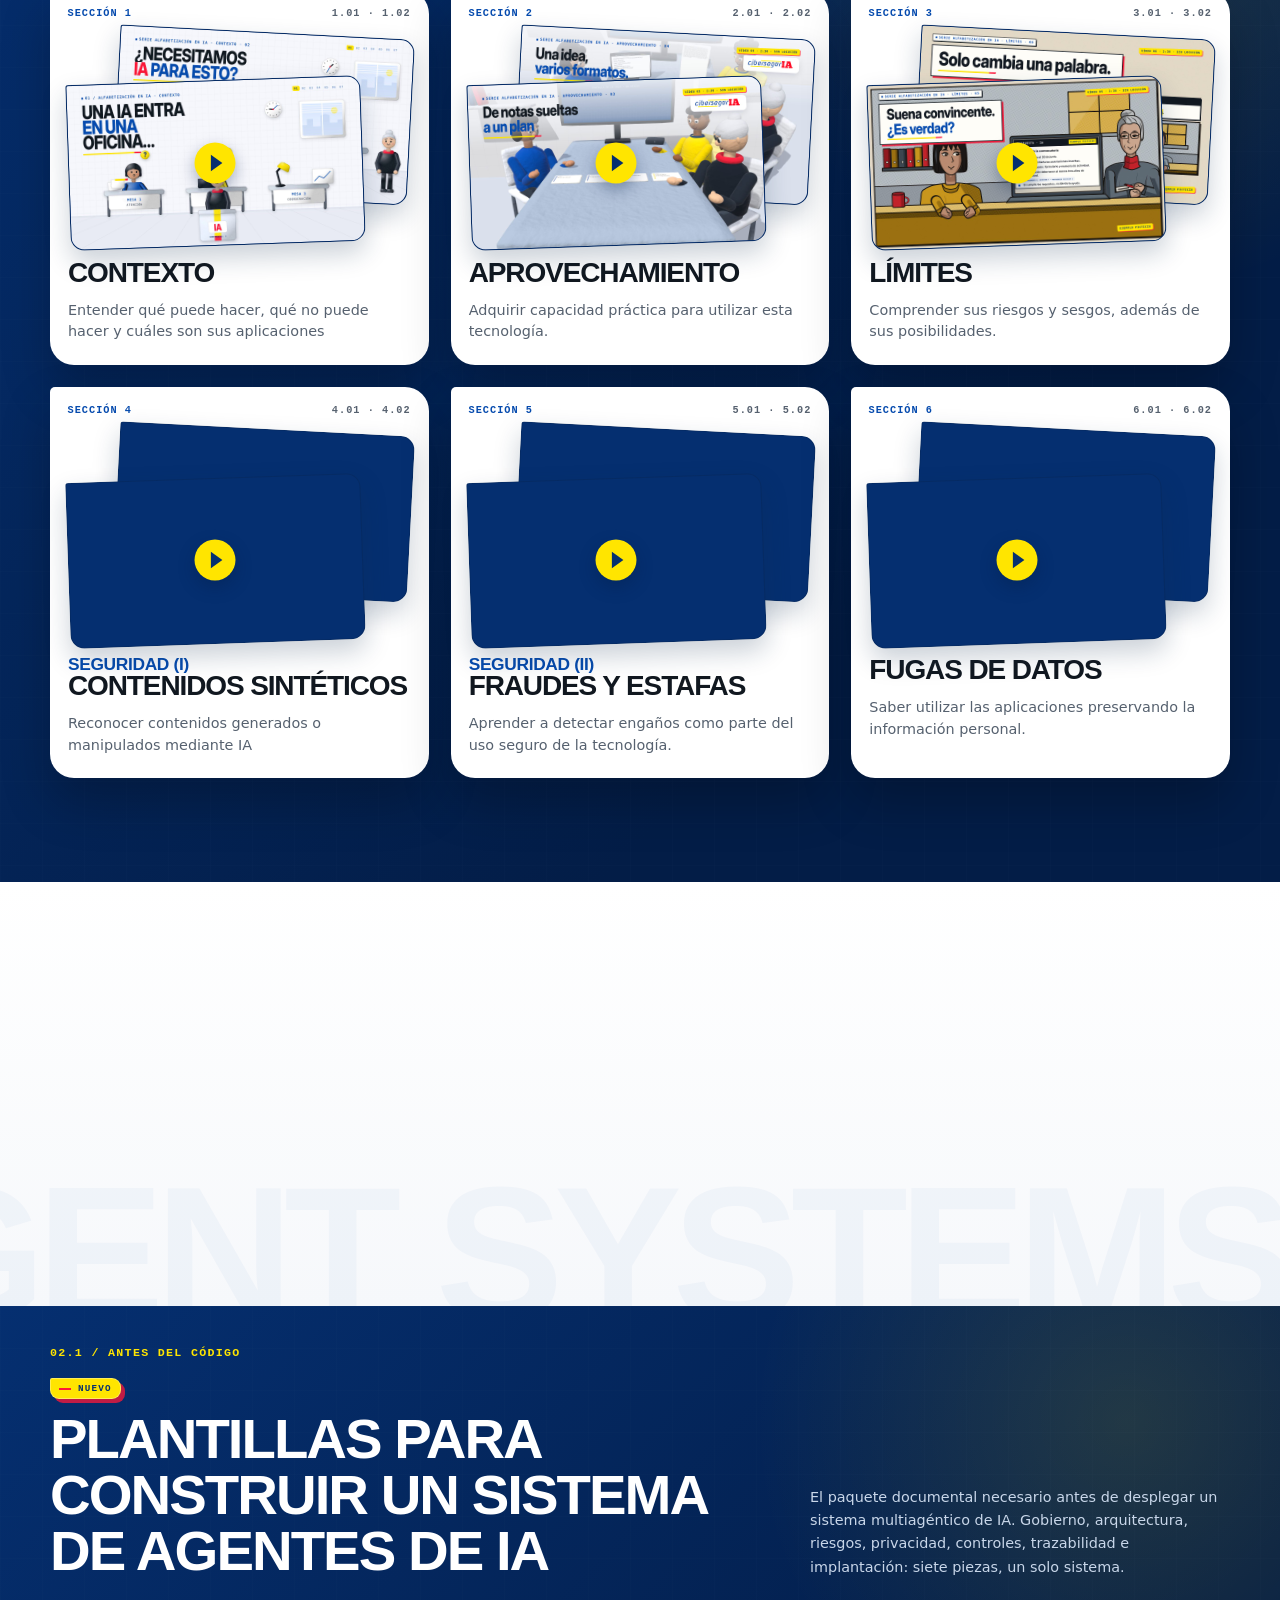
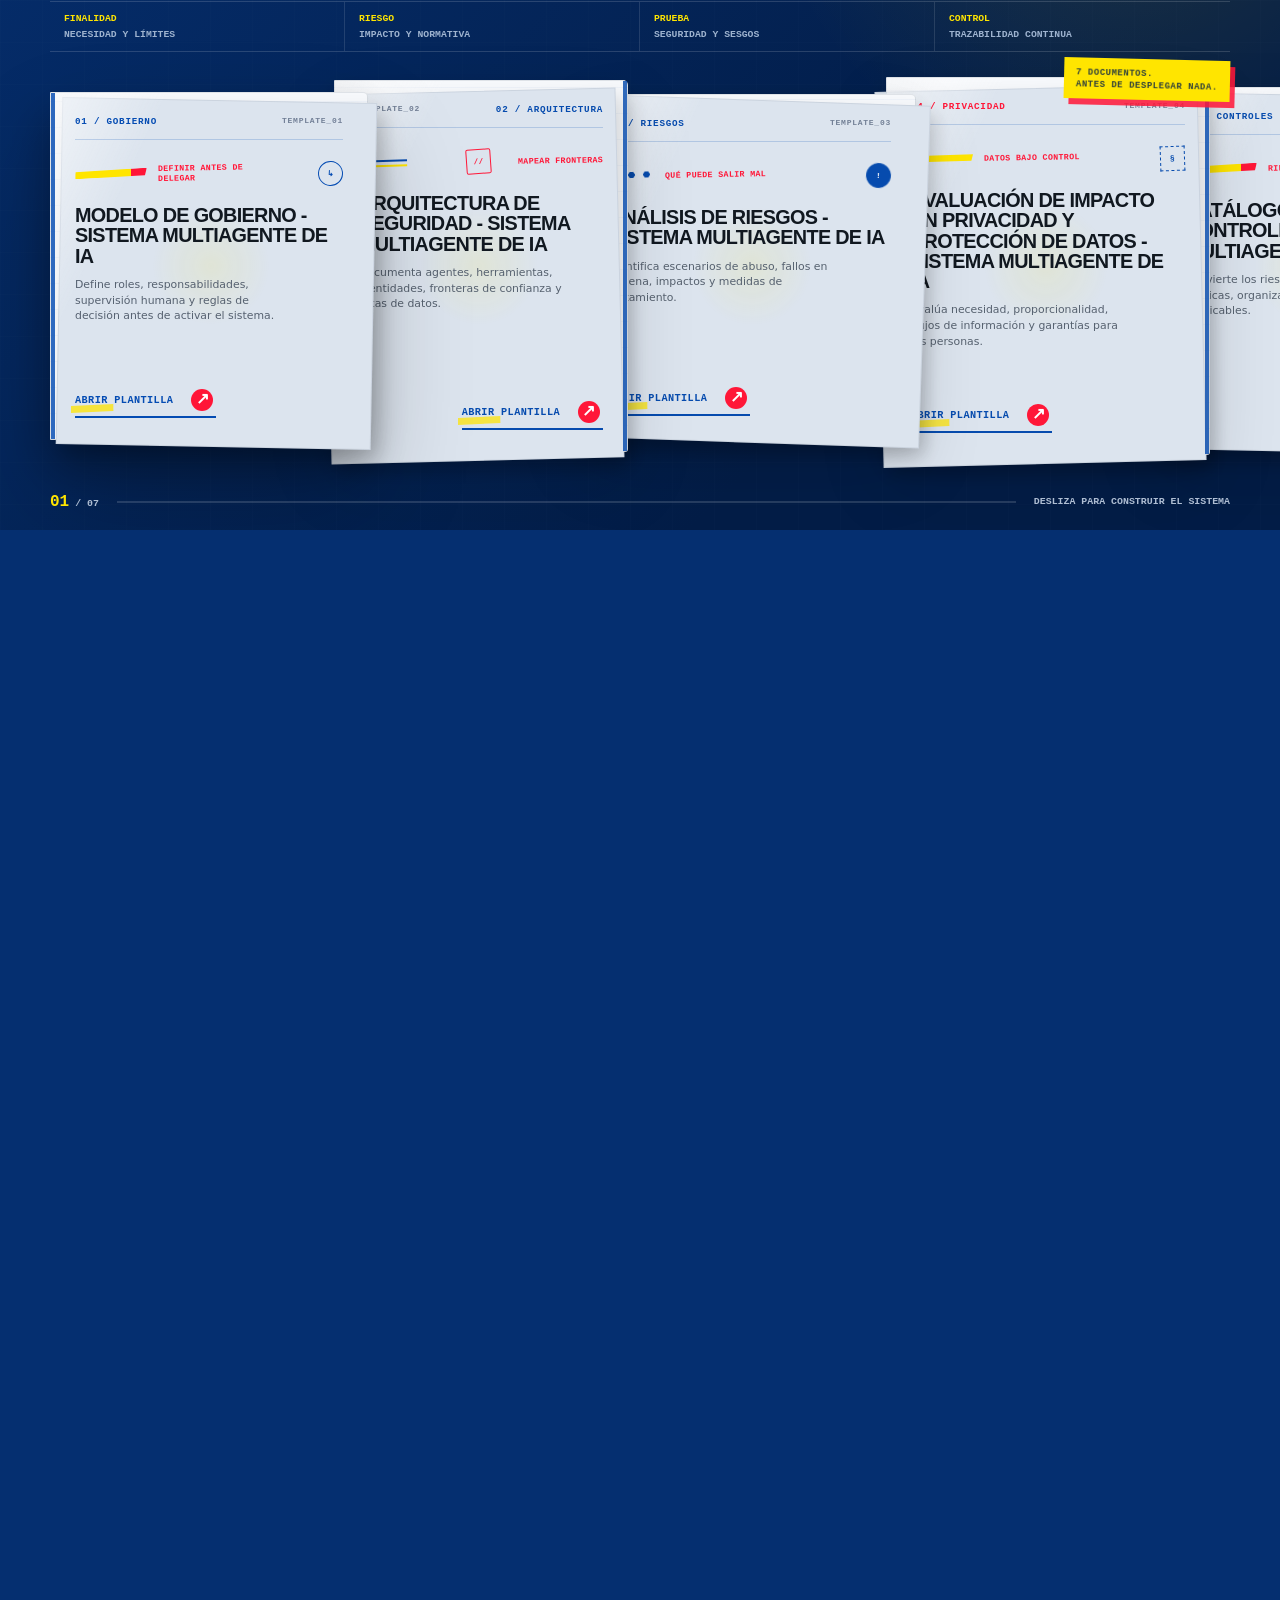
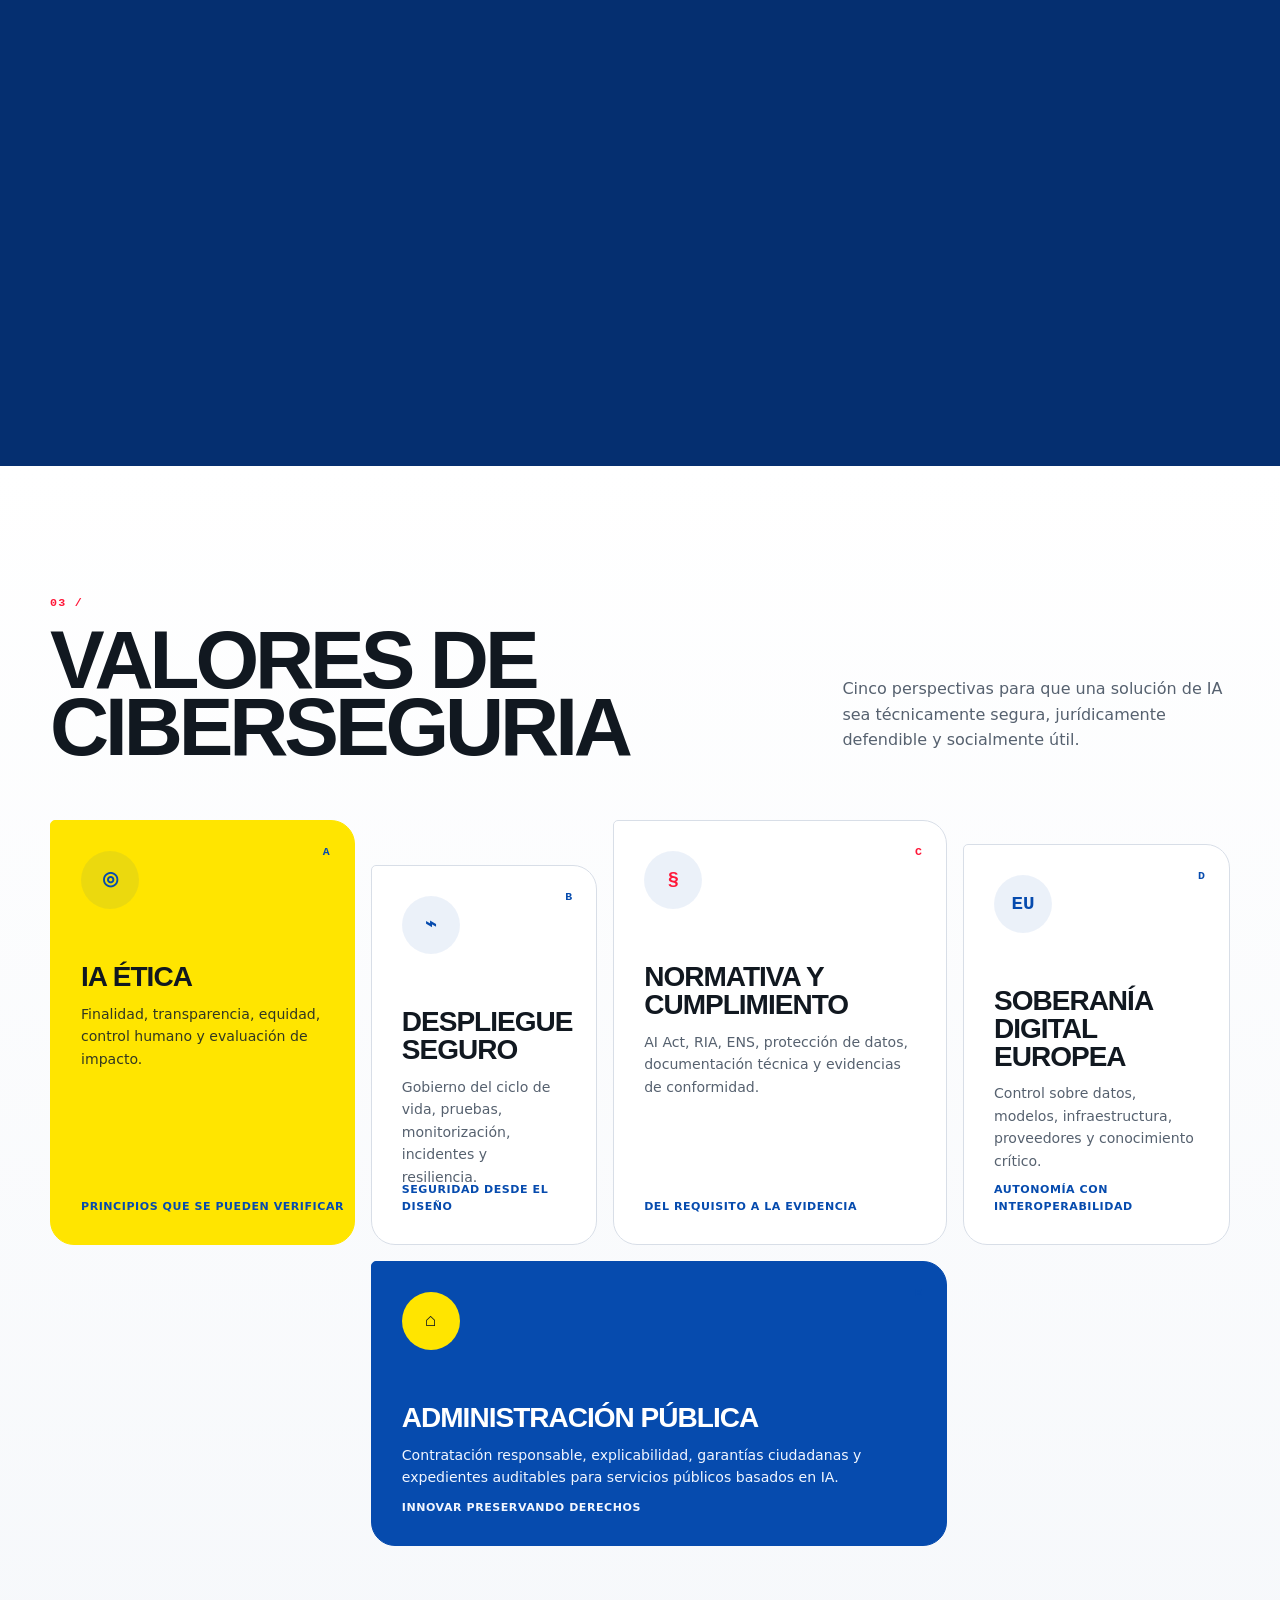
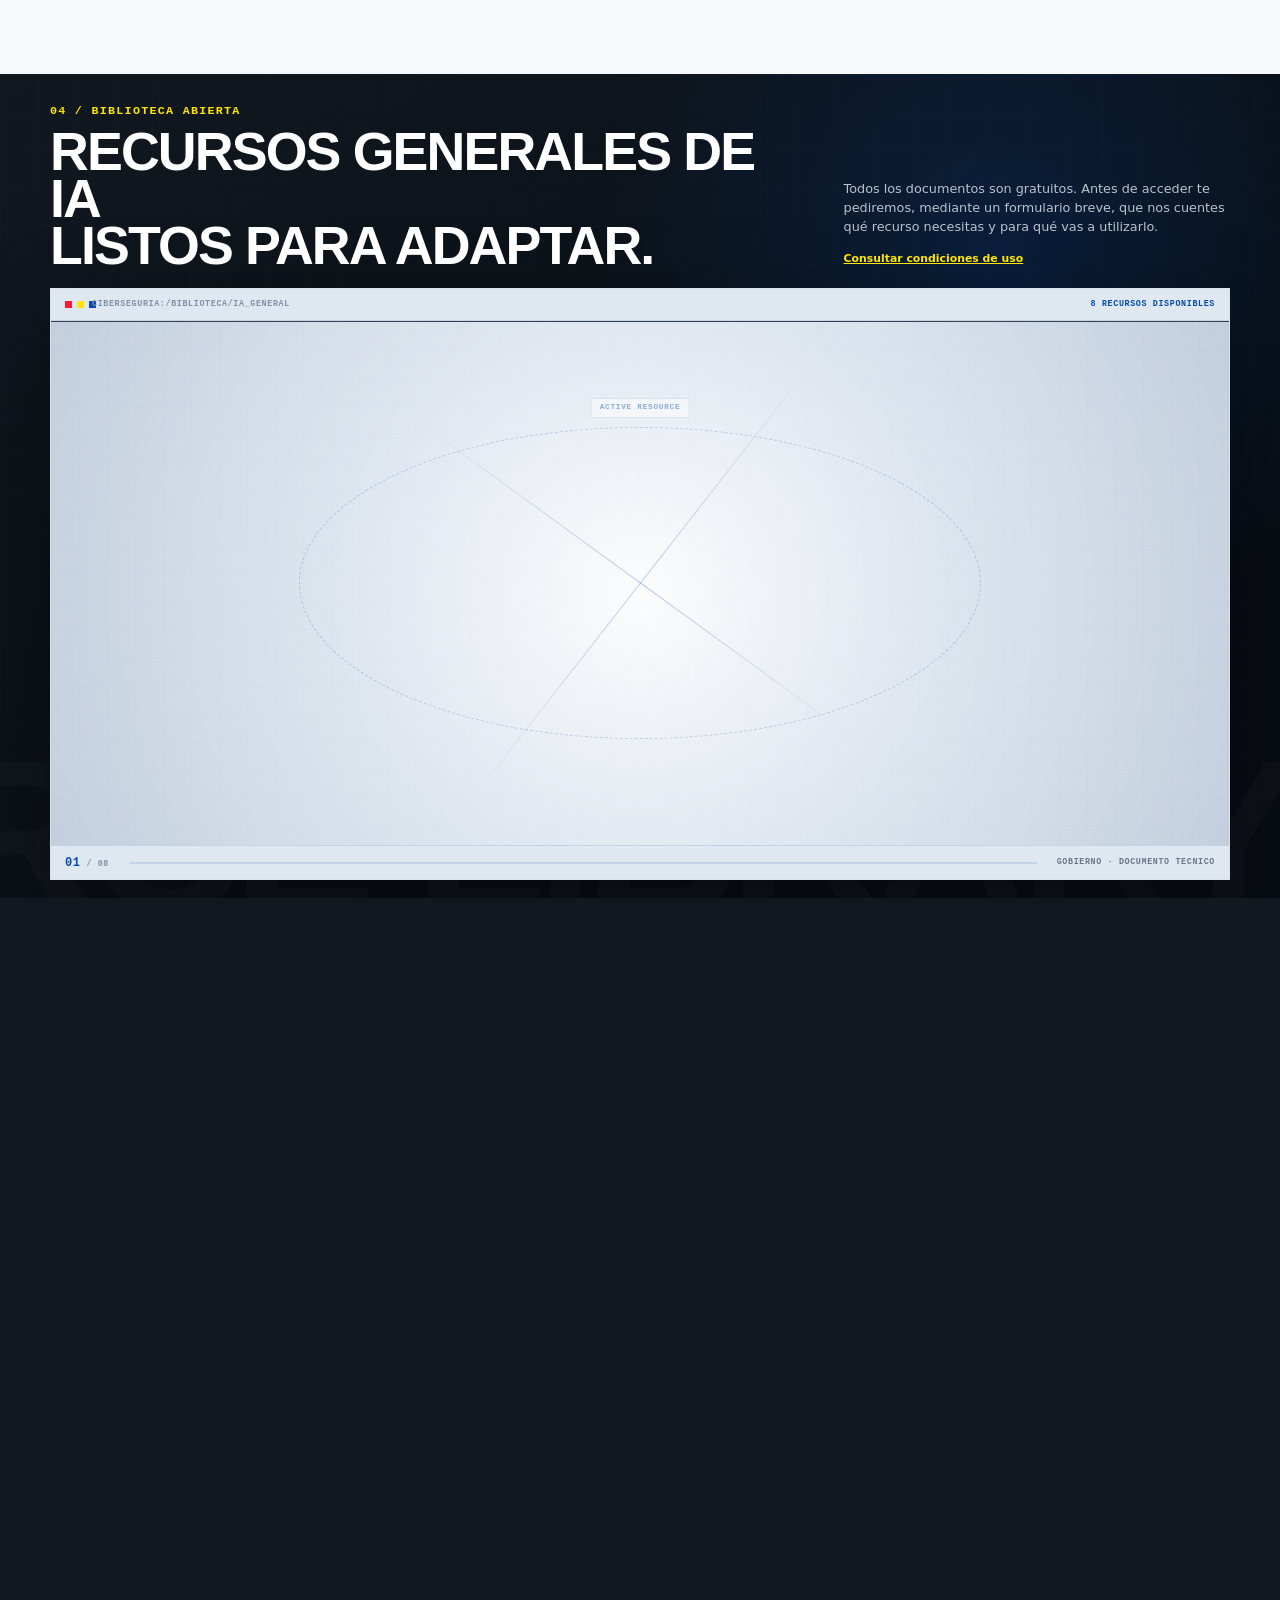
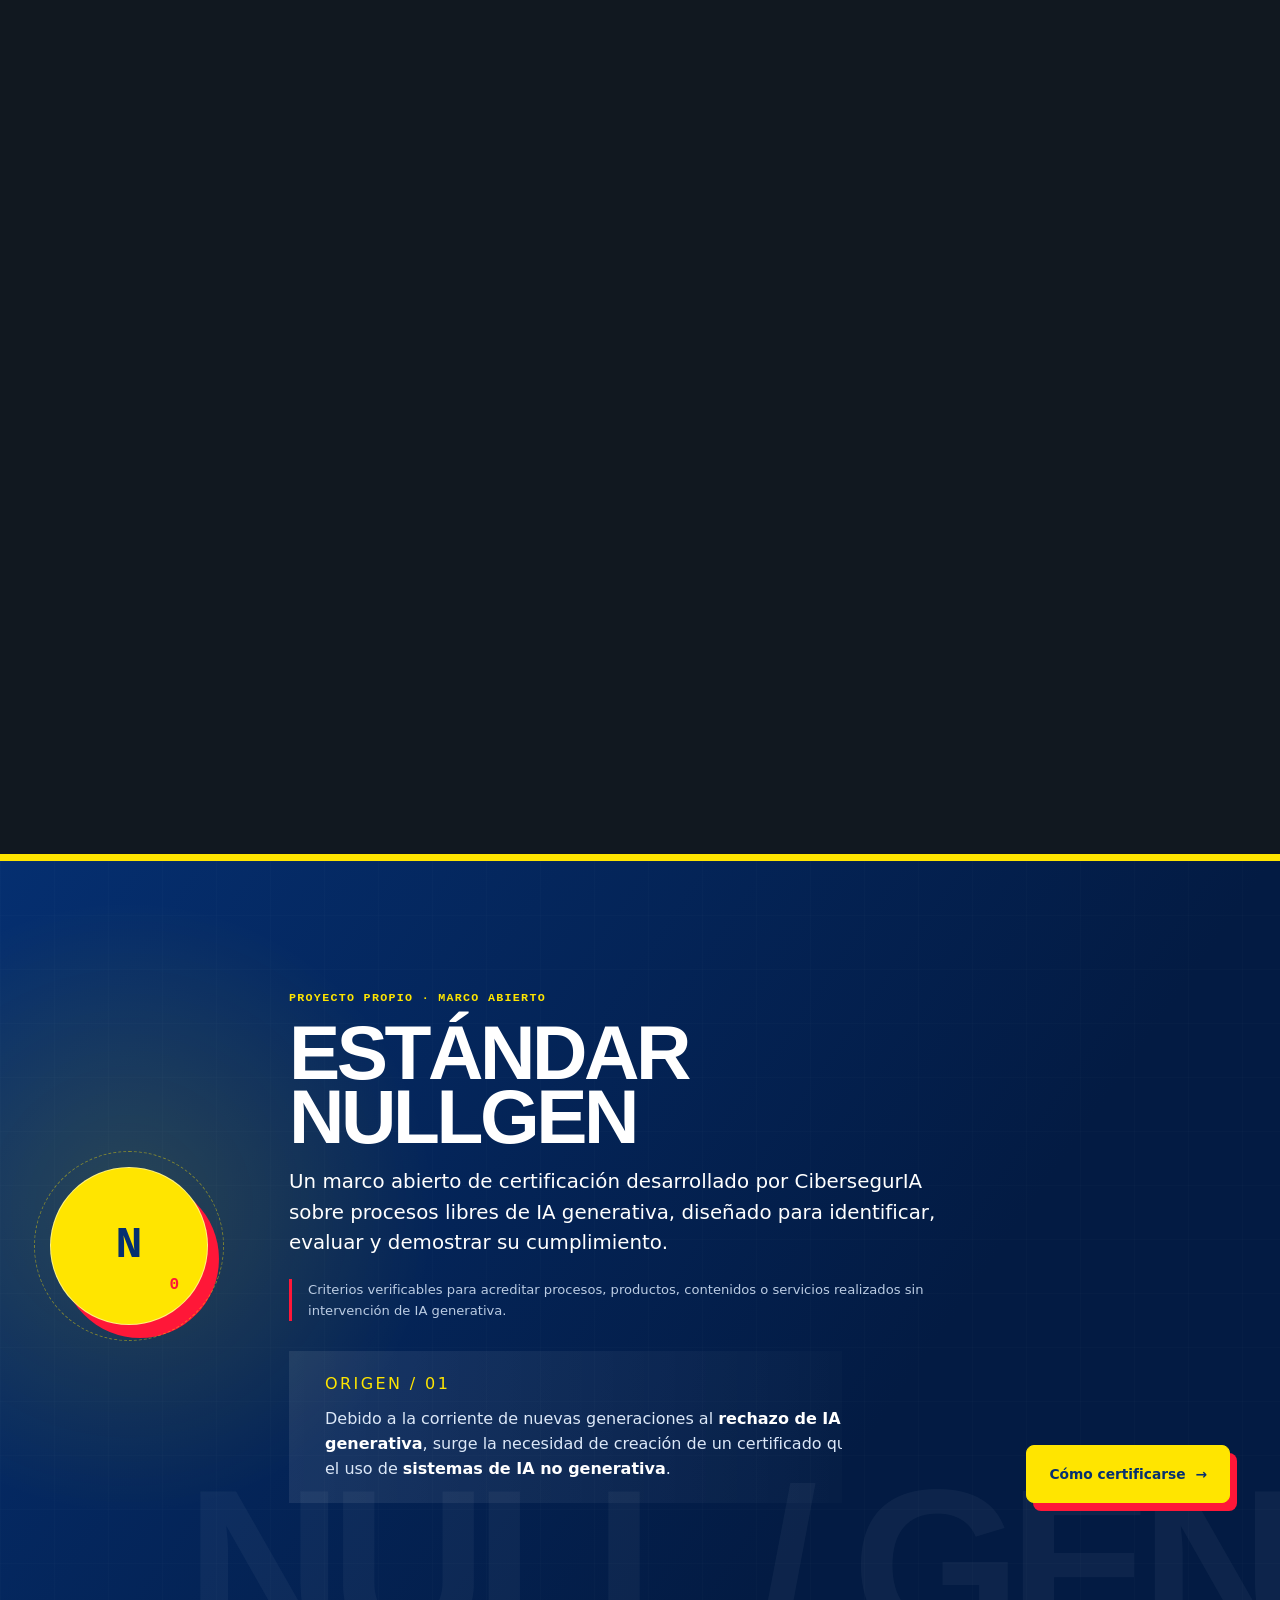
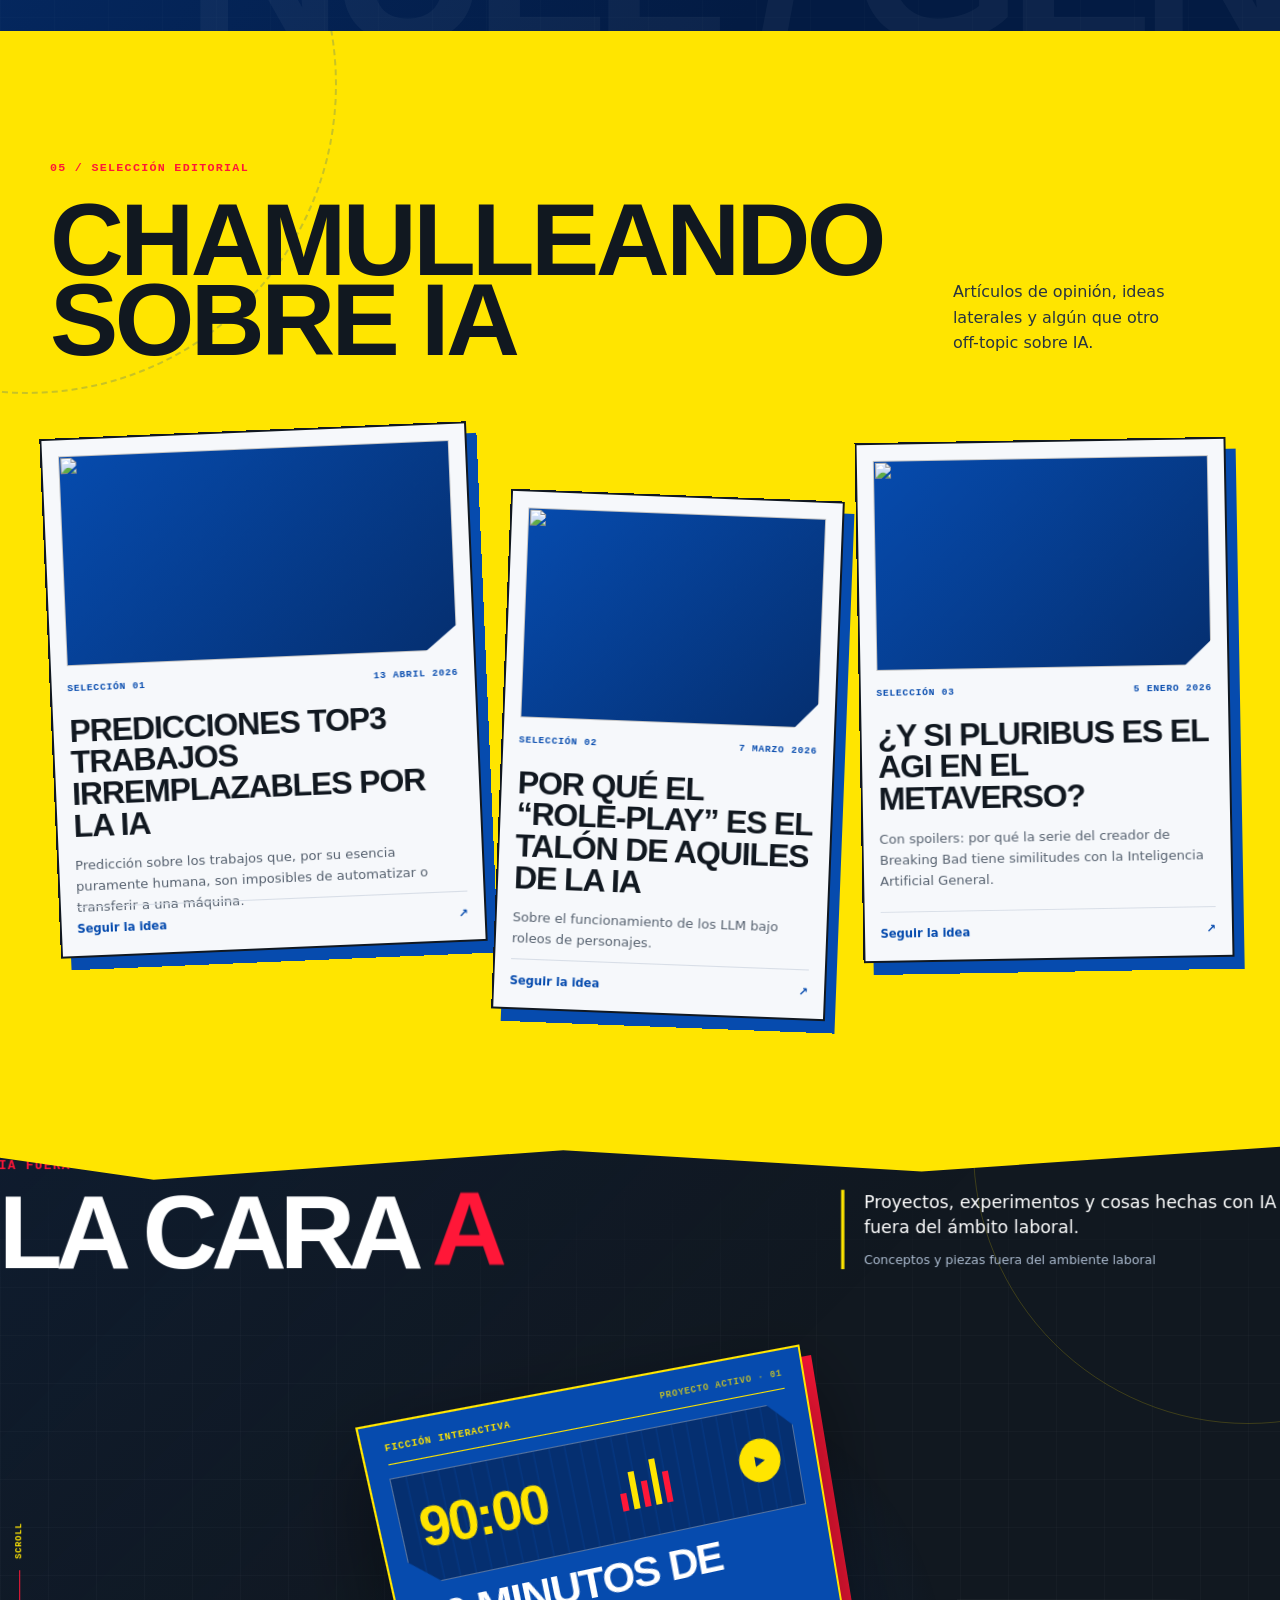
==== commit 6fbeec85: "Añade Alfabetización en IA: página /alfabetizacion-ia y sección 01 en la portada - alfabetizacion-ia" ====
--- a/index.html
+++ b/index.html
@@ -7,18 +7,18 @@
   <meta name="theme-color" content="#064bae"><meta property="og:title" content="CibersegurIA | IA ética y segura"><meta property="og:description" content="Conocimiento abierto para desplegar inteligencia artificial con garantías.">
   <meta property="og:type" content="website"><meta property="og:url" content="https://ciberseguria.com/"><meta property="og:image" content="https://ciberseguria.com/logociberseguria.png">
   <link rel="canonical" href="https://ciberseguria.com/"><link rel="icon" href="favicon.ico">
-  <link rel="stylesheet" href="style.css"><link rel="stylesheet" href="experience.css?v=20260827-nullgen-context"><script src="content-data.js?v=20260831-cara-b-final" defer></script><script src="script.js?v=20260831-cara-b-final" defer></script>
+  <link rel="stylesheet" href="style.css"><link rel="stylesheet" href="experience.css?v=20261019-alfabetizacion"><script src="content-data.js?v=20260831-cara-b-final" defer></script><script src="script.js?v=20261019-alfabetizacion" defer></script>
 </head>
 <body class="experience-page">
   <a class="skip-link" href="#contenido">Saltar al contenido</a>
   <header class="site-header experience-header"><div class="container header-inner">
     <a class="brand" href="#inicio" aria-label="CibersegurIA, inicio"><img src="logociberseguria.png" alt="CibersegurIA"></a>
     <button class="menu-toggle" type="button" aria-expanded="false" aria-controls="main-nav"><span></span><span></span><span></span><span class="sr-only">Abrir navegación</span></button>
-    <nav id="main-nav" class="main-nav" aria-label="Navegación principal"><a href="#agentes">Agentes</a><a href="#plantillas">Plantillas</a><a href="#areas">Áreas</a><a href="#recursos">Recursos</a><a href="#chamulleando">Chamulleando</a><a href="#articulos">Artículos</a></nav>
+    <nav id="main-nav" class="main-nav" aria-label="Navegación principal"><a href="#alfabetizacion">Alfabetización</a><a href="#agentes">Agentes</a><a href="#plantillas">Plantillas</a><a href="#areas">Áreas</a><a href="#recursos">Recursos</a><a href="#chamulleando">Chamulleando</a><a href="#articulos">Artículos</a></nav>
     <a class="header-action" href="#recursos">Biblioteca <span aria-hidden="true">↘</span></a>
   </div></header>
   <aside class="chapter-rail" aria-label="Capítulos de la página">
-    <a href="#inicio" data-rail-target="inicio"><span>00</span><b>Inicio</b></a><a href="#agentes" data-rail-target="agentes"><span>01</span><b>Agentes</b></a><a href="#areas" data-rail-target="areas"><span>02</span><b>Áreas</b></a><a href="#recursos" data-rail-target="recursos"><span>03</span><b>Biblioteca</b></a><a href="#chamulleando" data-rail-target="chamulleando"><span>04</span><b>Ideas</b></a><a href="#licencia" data-rail-target="licencia"><span>05</span><b>Uso</b></a>
+    <a href="#inicio" data-rail-target="inicio"><span>00</span><b>Inicio</b></a><a href="#alfabetizacion" data-rail-target="alfabetizacion"><span>01</span><b>Alfabetización</b></a><a href="#agentes" data-rail-target="agentes"><span>02</span><b>Agentes</b></a><a href="#areas" data-rail-target="areas"><span>03</span><b>Áreas</b></a><a href="#recursos" data-rail-target="recursos"><span>04</span><b>Biblioteca</b></a><a href="#chamulleando" data-rail-target="chamulleando"><span>05</span><b>Ideas</b></a><a href="#licencia" data-rail-target="licencia"><span>06</span><b>Uso</b></a>
   </aside>
   <main id="contenido">
     <section id="inicio" class="hero-experience chapter" data-chapter="Inicio">
@@ -35,18 +35,64 @@
       <div><h2>El conocimiento que protege a la sociedad debe ser accesible.</h2><p>CibersegurIA es un recurso público e independiente para convertir principios éticos, requisitos legales y buenas prácticas de seguridad en decisiones que puedan aplicarse de verdad. Sin venta de servicios, sin barreras de pago y sin promesas grandilocuentes.</p></div>
       <div class="purpose-note"><strong>Para quién</strong><p>Equipos técnicos y jurídicos, responsables públicos, docentes, estudiantes, pymes y cualquier persona que necesite orientar un proyecto de IA.</p></div>
     </div></section>
+    <section id="alfabetizacion" class="alfa-home chapter" data-chapter="Alfabetización en IA">
+      <div class="container template-heading alfa-home-heading">
+        <div><p class="section-index">01 / ALFABETIZACIÓN EN IA</p><span class="template-new-badge">Nuevo</span><h2>Alfabetización en IA</h2></div>
+        <div class="alfa-home-intro"><p>Vídeos formativos sobre los riesgos de usar IA en el ámbito laboral.</p><a class="button button-light magnetic" href="alfabetizacion-ia">Adentrarse <span aria-hidden="true">→</span></a></div>
+      </div>
+      <div class="container">
+        <ol class="alfa-home-grid">
+          <li><a class="alfa-home-card tilt-card" href="alfabetizacion-ia#seccion-1" aria-label="Sección 1: Contexto">
+            <span class="alfa-home-top"><b>Sección 1</b><em>1.01 · 1.02</em></span>
+            <span class="alfa-home-stack" aria-hidden="true"><img src="alfabetizacion/portadas/1-02.jpg" alt="" loading="lazy" decoding="async" width="1280" height="720"><img src="alfabetizacion/portadas/1-01.jpg" alt="" loading="lazy" decoding="async" width="1280" height="720"><i></i></span>
+            <span class="alfa-home-name">Contexto</span>
+            <span class="alfa-home-sub">Entender qué puede hacer, qué no puede hacer y cuáles son sus aplicaciones</span>
+          </a></li>
+          <li><a class="alfa-home-card tilt-card" href="alfabetizacion-ia#seccion-2" aria-label="Sección 2: Aprovechamiento">
+            <span class="alfa-home-top"><b>Sección 2</b><em>2.01 · 2.02</em></span>
+            <span class="alfa-home-stack" aria-hidden="true"><img src="alfabetizacion/portadas/2-02.jpg" alt="" loading="lazy" decoding="async" width="1280" height="720"><img src="alfabetizacion/portadas/2-01.jpg" alt="" loading="lazy" decoding="async" width="1280" height="720"><i></i></span>
+            <span class="alfa-home-name">Aprovechamiento</span>
+            <span class="alfa-home-sub">Adquirir capacidad práctica para utilizar esta tecnología.</span>
+          </a></li>
+          <li><a class="alfa-home-card tilt-card" href="alfabetizacion-ia#seccion-3" aria-label="Sección 3: Límites">
+            <span class="alfa-home-top"><b>Sección 3</b><em>3.01 · 3.02</em></span>
+            <span class="alfa-home-stack" aria-hidden="true"><img src="alfabetizacion/portadas/3-02.jpg" alt="" loading="lazy" decoding="async" width="1280" height="720"><img src="alfabetizacion/portadas/3-01.jpg" alt="" loading="lazy" decoding="async" width="1280" height="720"><i></i></span>
+            <span class="alfa-home-name">Límites</span>
+            <span class="alfa-home-sub">Comprender sus riesgos y sesgos, además de sus posibilidades.</span>
+          </a></li>
+          <li><a class="alfa-home-card tilt-card" href="alfabetizacion-ia#seccion-4" aria-label="Sección 4: Seguridad (I) – Contenidos sintéticos">
+            <span class="alfa-home-top"><b>Sección 4</b><em>4.01 · 4.02</em></span>
+            <span class="alfa-home-stack" aria-hidden="true"><img src="alfabetizacion/portadas/4-02.jpg" alt="" loading="lazy" decoding="async" width="1280" height="720"><img src="alfabetizacion/portadas/4-01.jpg" alt="" loading="lazy" decoding="async" width="1280" height="720"><i></i></span>
+            <span class="alfa-home-name"><small>Seguridad (I)</small>Contenidos sintéticos</span>
+            <span class="alfa-home-sub">Reconocer contenidos generados o manipulados mediante IA</span>
+          </a></li>
+          <li><a class="alfa-home-card tilt-card" href="alfabetizacion-ia#seccion-5" aria-label="Sección 5: Seguridad (II) – Fraudes y estafas">
+            <span class="alfa-home-top"><b>Sección 5</b><em>5.01 · 5.02</em></span>
+            <span class="alfa-home-stack" aria-hidden="true"><img src="alfabetizacion/portadas/5-02.jpg" alt="" loading="lazy" decoding="async" width="1280" height="720"><img src="alfabetizacion/portadas/5-01.jpg" alt="" loading="lazy" decoding="async" width="1280" height="720"><i></i></span>
+            <span class="alfa-home-name"><small>Seguridad (II)</small>Fraudes y estafas</span>
+            <span class="alfa-home-sub">Aprender a detectar engaños como parte del uso seguro de la tecnología.</span>
+          </a></li>
+          <li><a class="alfa-home-card tilt-card" href="alfabetizacion-ia#seccion-6" aria-label="Sección 6: Fugas de datos">
+            <span class="alfa-home-top"><b>Sección 6</b><em>6.01 · 6.02</em></span>
+            <span class="alfa-home-stack" aria-hidden="true"><img src="alfabetizacion/portadas/6-02.jpg" alt="" loading="lazy" decoding="async" width="1280" height="720"><img src="alfabetizacion/portadas/6-01.jpg" alt="" loading="lazy" decoding="async" width="1280" height="720"><i></i></span>
+            <span class="alfa-home-name">Fugas de datos</span>
+            <span class="alfa-home-sub">Saber utilizar las aplicaciones preservando la información personal.</span>
+          </a></li>
+        </ol>
+      </div>
+    </section>
     <section id="agentes" class="agents-opening chapter section-pad" data-chapter="Agentes"><div class="container section-heading">
-      <div><p class="section-index">01 / LA ERA DE LOS AGENTES</p><h2 class="agents-title" aria-label="Agentes de IA"><span class="agents-title-word agents-title-word-one" aria-hidden="true">Agentes</span><span class="agents-title-word agents-title-word-two" aria-hidden="true">de IA</span></h2></div>
+      <div><p class="section-index">02 / LA ERA DE LOS AGENTES</p><h2 class="agents-title" aria-label="Agentes de IA"><span class="agents-title-word agents-title-word-one" aria-hidden="true">Agentes</span><span class="agents-title-word agents-title-word-two" aria-hidden="true">de IA</span></h2></div>
       <p>Los agentes ya no solo responden: deciden, consultan sistemas y ejecutan acciones. Aquí reunimos criterios para desplegarlos con permisos mínimos, supervisión humana y capacidad real de detenerlos.</p>
     </div></section>
     <section id="plantillas" class="template-story chapter" data-chapter="Plantillas multiagente"><div class="template-sticky">
-      <div class="container template-heading"><div><p class="section-index">01.1 / ANTES DEL CÓDIGO</p><span class="template-new-badge">NUEVO</span><h2>Plantillas para construir un sistema de agentes de IA</h2></div><p>El paquete documental necesario antes de desplegar un sistema multiagéntico de IA. Gobierno, arquitectura, riesgos, privacidad, controles, trazabilidad e implantación: siete piezas, un solo sistema.</p></div>
+      <div class="container template-heading"><div><p class="section-index">02.1 / ANTES DEL CÓDIGO</p><span class="template-new-badge">NUEVO</span><h2>Plantillas para construir un sistema de agentes de IA</h2></div><p>El paquete documental necesario antes de desplegar un sistema multiagéntico de IA. Gobierno, arquitectura, riesgos, privacidad, controles, trazabilidad e implantación: siete piezas, un solo sistema.</p></div>
       <div class="preflight-strip" aria-label="Umbral previo al despliegue"><span><b>Finalidad</b> Necesidad y límites</span><span><b>Riesgo</b> Impacto y normativa</span><span><b>Prueba</b> Seguridad y sesgos</span><span><b>Control</b> Trazabilidad continua</span></div>
       <div class="template-viewport"><p class="template-work-note" aria-hidden="true">7 documentos.<br>Antes de desplegar nada.</p><div id="template-track" class="template-track"></div></div>
       <div class="container template-status" aria-hidden="true"><span><b id="template-current">01</b> / 07</span><i><b id="template-progress"></b></i><em>Desliza para construir el sistema</em></div>
     </div></section>
     <section id="areas" class="areas section-pad chapter" data-chapter="Valores de CibersegurIA"><div class="container">
-      <div class="values-heading"><div><p class="section-index">02 /</p><h2>Valores de CibersegurIA</h2></div><p>Cinco perspectivas para que una solución de IA sea técnicamente segura, jurídicamente defendible y socialmente útil.</p></div>
+      <div class="values-heading"><div><p class="section-index">03 /</p><h2>Valores de CibersegurIA</h2></div><p>Cinco perspectivas para que una solución de IA sea técnicamente segura, jurídicamente defendible y socialmente útil.</p></div>
       <div class="area-grid">
         <article class="area-card area-ethical"><span class="area-number">A</span><div class="area-icon" aria-hidden="true">◎</div><h3>IA ética</h3><p>Finalidad, transparencia, equidad, control humano y evaluación de impacto.</p><span class="area-link">Principios que se pueden verificar</span></article>
         <article class="area-card"><span class="area-number">B</span><div class="area-icon" aria-hidden="true">⌁</div><h3>Despliegue seguro</h3><p>Gobierno del ciclo de vida, pruebas, monitorización, incidentes y resiliencia.</p><span class="area-link">Seguridad desde el diseño</span></article>
@@ -56,7 +102,7 @@
       </div>
     </div></section>
     <section id="recursos" class="resources resource-story chapter" data-chapter="Biblioteca abierta"><div class="resource-sticky">
-      <div class="container resource-heading"><div><p class="section-index">03 / BIBLIOTECA ABIERTA</p><h2>Recursos generales de IA<br>listos para adaptar.</h2></div><div class="resource-intro"><p>Todos los documentos son gratuitos. Antes de acceder te pediremos, mediante un formulario breve, que nos cuentes qué recurso necesitas y para qué vas a utilizarlo.</p><a href="#licencia">Consultar condiciones de uso</a></div></div>
+      <div class="container resource-heading"><div><p class="section-index">04 / BIBLIOTECA ABIERTA</p><h2>Recursos generales de IA<br>listos para adaptar.</h2></div><div class="resource-intro"><p>Todos los documentos son gratuitos. Antes de acceder te pediremos, mediante un formulario breve, que nos cuentes qué recurso necesitas y para qué vas a utilizarlo.</p><a href="#licencia">Consultar condiciones de uso</a></div></div>
       <div class="container resource-toolbox" aria-label="Caja de herramientas digital con recursos de inteligencia artificial">
         <div class="resource-toolbox-bar" aria-hidden="true"><span>CIBERSEGURIA:/BIBLIOTECA/IA_GENERAL</span><b><span data-resource-total>8</span> RECURSOS DISPONIBLES</b></div>
         <div class="resource-workspace"><div class="resource-system-map" aria-hidden="true"><i></i><i></i><i></i><i></i></div><div class="resource-list">
@@ -76,7 +122,7 @@
       <div class="nullgen-mark" aria-hidden="true"><span>N</span><i>0</i></div><div class="nullgen-copy"><p class="section-index">PROYECTO PROPIO · MARCO ABIERTO</p><h2>Estándar NullGEN</h2><p class="nullgen-lead">Un marco abierto de certificación desarrollado por CibersegurIA sobre procesos libres de IA generativa, diseñado para identificar, evaluar y demostrar su cumplimiento.</p><p class="nullgen-detail">Criterios verificables para acreditar procesos, productos, contenidos o servicios realizados sin intervención de IA generativa.</p><aside class="nullgen-context-note" aria-label="Por qué nace NullGEN"><span class="nullgen-context-index" aria-hidden="true">ORIGEN / 01</span><p>Debido a la corriente de nuevas generaciones al <strong>rechazo de IA generativa</strong>, surge la necesidad de creación de un certificado que acredite el uso de <strong>sistemas de IA no generativa</strong>.</p><i aria-hidden="true"></i></aside></div><a class="button button-dark magnetic nullgen-cta" href="nullgen.html">Cómo certificarse <span aria-hidden="true">→</span></a>
     </div></section>
     <section id="chamulleando" class="chamulleando section-pad chapter" data-chapter="Chamulleando sobre IA"><div class="container">
-      <div class="chamulleando-heading"><div><p class="section-index">04 / SELECCIÓN EDITORIAL</p><h2>Chamulleando<br>sobre IA</h2></div><p>Artículos de opinión, ideas laterales y algún que otro off-topic sobre IA.</p></div><div id="chamulleando-grid" class="chamulleando-grid"></div>
+      <div class="chamulleando-heading"><div><p class="section-index">05 / SELECCIÓN EDITORIAL</p><h2>Chamulleando<br>sobre IA</h2></div><p>Artículos de opinión, ideas laterales y algún que otro off-topic sobre IA.</p></div><div id="chamulleando-grid" class="chamulleando-grid"></div>
     </div></section>
     <section id="cara-b" class="cara-b chapter" data-chapter="La cara B" aria-describedby="cara-b-intro">
       <div class="cara-b-sticky">
@@ -98,14 +144,14 @@
       </div>
     </section>
     <section id="articulos" class="articles articles-compact section-pad chapter" data-chapter="Últimos artículos"><div class="container">
-      <div class="articles-heading"><div><p class="section-index">05 / ACTUALIDAD CRONOLÓGICA</p><h2>Últimos artículos</h2></div><a href="https://ciberseguria.substack.com/" target="_blank" rel="noopener noreferrer">Ver todo en Substack <span aria-hidden="true">↗</span></a></div><div id="latest-grid" class="latest-grid"></div>
+      <div class="articles-heading"><div><p class="section-index">06 / ACTUALIDAD CRONOLÓGICA</p><h2>Últimos artículos</h2></div><a href="https://ciberseguria.substack.com/" target="_blank" rel="noopener noreferrer">Ver todo en Substack <span aria-hidden="true">↗</span></a></div><div id="latest-grid" class="latest-grid"></div>
     </div></section>
     <section id="licencia" class="license section-pad chapter" data-chapter="Condiciones de uso"><div class="container license-grid">
-      <div><p class="section-index">06 / CONDICIONES DE USO</p><h2>Recursos abiertos.<br>Uso responsable.</h2></div>
+      <div><p class="section-index">07 / CONDICIONES DE USO</p><h2>Recursos abiertos.<br>Uso responsable.</h2></div>
       <div class="license-copy"><p class="license-name">Licencia de Uso Gratuito CibersegurIA v1.0</p><p>Puedes utilizar y adaptar los recursos sin coste para fines personales, educativos, de investigación, internos o de servicio público. Antes de acceder a cada recurso debes informar de su finalidad mediante el formulario disponible en esta web.</p><ul><li><b>Atribución:</b> mantén la referencia a CibersegurIA y a la URL de origen.</li><li><b>Registro de uso:</b> indica el recurso, el contexto y la finalidad de uso.</li><li><b>Sin reventa:</b> no vendas, sublicencies ni presentes los materiales como obra propia.</li><li><b>Adaptaciones:</b> están permitidas si señalas los cambios y conservas estas condiciones.</li></ul><p class="license-small">Los materiales se facilitan como apoyo general, sin garantía de adecuación jurídica o técnica a un caso concreto.</p></div>
     </div></section>
   </main>
-  <footer class="site-footer"><div class="container footer-top"><div><img src="logociberseguria.png" alt="CibersegurIA"><p>Conocimiento abierto para una inteligencia artificial que respete derechos, organizaciones y territorio.</p></div><div class="footer-links"><a href="#agentes">Agentes de IA</a><a href="#plantillas">Plantillas</a><a href="#recursos">Recursos</a><a href="#articulos">Artículos</a><a href="mailto:ciberseguria@gmail.com">Contacto</a></div></div><div class="container footer-bottom"><span>© <span id="current-year">2024</span> CibersegurIA</span><span>Licencia de Uso Gratuito CibersegurIA v1.0 · Recursos gratuitos con registro de finalidad</span></div></footer>
+  <footer class="site-footer"><div class="container footer-top"><div><img src="logociberseguria.png" alt="CibersegurIA"><p>Conocimiento abierto para una inteligencia artificial que respete derechos, organizaciones y territorio.</p></div><div class="footer-links"><a href="alfabetizacion-ia">Alfabetización en IA</a><a href="#agentes">Agentes de IA</a><a href="#plantillas">Plantillas</a><a href="#recursos">Recursos</a><a href="#articulos">Artículos</a><a href="mailto:ciberseguria@gmail.com">Contacto</a></div></div><div class="container footer-bottom"><span>© <span id="current-year">2024</span> CibersegurIA</span><span>Licencia de Uso Gratuito CibersegurIA v1.0 · Recursos gratuitos con registro de finalidad</span></div></footer>
   <dialog id="resource-dialog" class="resource-dialog" aria-labelledby="dialog-title"><div class="dialog-shell">
     <button class="dialog-close" type="button" aria-label="Cerrar formulario">×</button><p class="section-index">ACCESO A RECURSO</p><h2 id="dialog-title">Cuéntanos para qué lo necesitas</h2><p class="dialog-intro">El acceso es gratuito. Esta información nos ayuda a conocer el impacto de la biblioteca y a priorizar nuevos materiales.</p><p class="selected-resource"><span>Recurso seleccionado</span><strong id="selected-resource-name"></strong></p>
     <form id="resource-form" action="https://formsubmit.co/ajax/ciberseguria@gmail.com" method="post">
--- a/experience.css
+++ b/experience.css
@@ -372,3 +372,36 @@
 }
 
 @media (prefers-reduced-motion:reduce) and (max-width:680px) { .cara-b-stack { grid-template-columns:1fr; width:min(100% - 32px,620px); }.cara-b-positioner,.cara-b-positioner.is-featured { height:auto; min-height:320px; }.cara-b-positioner.is-featured { min-height:430px; } }
+
+/* 01 / Alfabetización en IA — portada (enlaza con /alfabetizacion-ia) */
+.alfa-home { position:relative; z-index:3; overflow:hidden; padding:88px 0 104px; color:var(--white); background:radial-gradient(circle at 88% 12%,rgba(255,229,0,.12),transparent 28%),linear-gradient(135deg,#052f70,#031d47 72%); }
+.alfa-home::before { content:""; position:absolute; inset:0; opacity:.1; pointer-events:none; background-image:linear-gradient(rgba(255,255,255,.12) 1px,transparent 1px),linear-gradient(90deg,rgba(255,255,255,.12) 1px,transparent 1px); background-size:42px 42px; transform:translate3d(calc(var(--page-y,0px) * .15),0,0); }
+.alfa-home .container { position:relative; z-index:1; }
+.alfa-home-heading { padding-top:0; padding-bottom:46px; }
+.alfa-home-intro p { margin:0 0 20px; color:#c8d6e9; font-size:1.02rem; }
+.alfa-home-grid { display:grid; grid-template-columns:repeat(3,minmax(0,1fr)); gap:22px; margin:0; padding:0; list-style:none; }
+.alfa-home-card { display:grid; grid-template-rows:auto auto auto 1fr; gap:14px; height:100%; padding:18px 18px 22px; color:var(--ink); background:var(--white); border-radius:5px 24px 24px; text-decoration:none; box-shadow:0 24px 50px rgba(0,0,0,.24); transition:box-shadow .35s var(--ease-out); }
+.alfa-home-card:hover,.alfa-home-card:focus-visible { box-shadow:0 30px 64px rgba(0,0,0,.34),0 0 0 3px var(--yellow); }
+.alfa-home-top { display:flex; justify-content:space-between; gap:10px; font:800 .64rem/1 ui-monospace,SFMono-Regular,Menlo,Consolas,monospace; letter-spacing:.1em; text-transform:uppercase; }
+.alfa-home-top b { color:var(--blue); }
+.alfa-home-top em { color:var(--muted); font-style:normal; }
+.alfa-home-stack { position:relative; display:block; aspect-ratio:16/10; }
+.alfa-home-stack img { position:absolute; width:86%; height:auto; aspect-ratio:16/9; object-fit:cover; background:var(--blue-dark); border:1px solid rgba(17,24,32,.14); border-radius:3px 14px 14px; box-shadow:0 12px 26px rgba(20,45,78,.22); transition:transform .7s var(--ease-out); }
+.alfa-home-stack img:first-child { top:0; right:0; transform:rotate(3deg); }
+.alfa-home-stack img:nth-child(2) { bottom:0; left:0; transform:rotate(-2deg); }
+.alfa-home-stack i { position:absolute; left:43%; top:61%; width:50px; height:50px; background:var(--yellow); border-radius:50%; box-shadow:0 8px 20px rgba(3,29,71,.35); transform:translate(-50%,-50%) scale(.82); transition:transform .5s var(--ease-out); }
+.alfa-home-stack i::after { content:""; position:absolute; left:20px; top:15px; border-left:14px solid var(--blue-dark); border-top:10px solid transparent; border-bottom:10px solid transparent; }
+.alfa-home-card:hover .alfa-home-stack img:first-child,.alfa-home-card:focus-visible .alfa-home-stack img:first-child { transform:translate(10px,-8px) rotate(6deg); }
+.alfa-home-card:hover .alfa-home-stack img:nth-child(2),.alfa-home-card:focus-visible .alfa-home-stack img:nth-child(2) { transform:translate(-8px,6px) rotate(-4deg); }
+.alfa-home-card:hover .alfa-home-stack i,.alfa-home-card:focus-visible .alfa-home-stack i { transform:translate(-50%,-50%) scale(1); }
+.alfa-home-name { display:grid; font-family:"Arial Narrow","Roboto Condensed",Impact,sans-serif; font-size:1.75rem; font-weight:700; line-height:.92; letter-spacing:-.04em; text-transform:uppercase; }
+.alfa-home-name small { color:var(--blue); font-size:.62em; letter-spacing:-.02em; }
+.alfa-home-sub { color:var(--muted); font-size:.9rem; line-height:1.5; }
+@media (max-width:1020px) { .alfa-home-grid { grid-template-columns:repeat(2,minmax(0,1fr)); } }
+@media (max-width:780px) {
+  .alfa-home { padding:72px 0 78px; }
+  .alfa-home-heading { grid-template-columns:1fr; gap:22px; }
+  .alfa-home-heading h2 { font-size:clamp(2.5rem,10vw,4.5rem); }
+}
+@media (max-width:580px) { .alfa-home-grid { grid-template-columns:1fr; } }
+@media (prefers-reduced-motion:reduce) { .alfa-home::before { transform:none!important; } .alfa-home-stack img,.alfa-home-stack i,.alfa-home-card { transition:none; } }
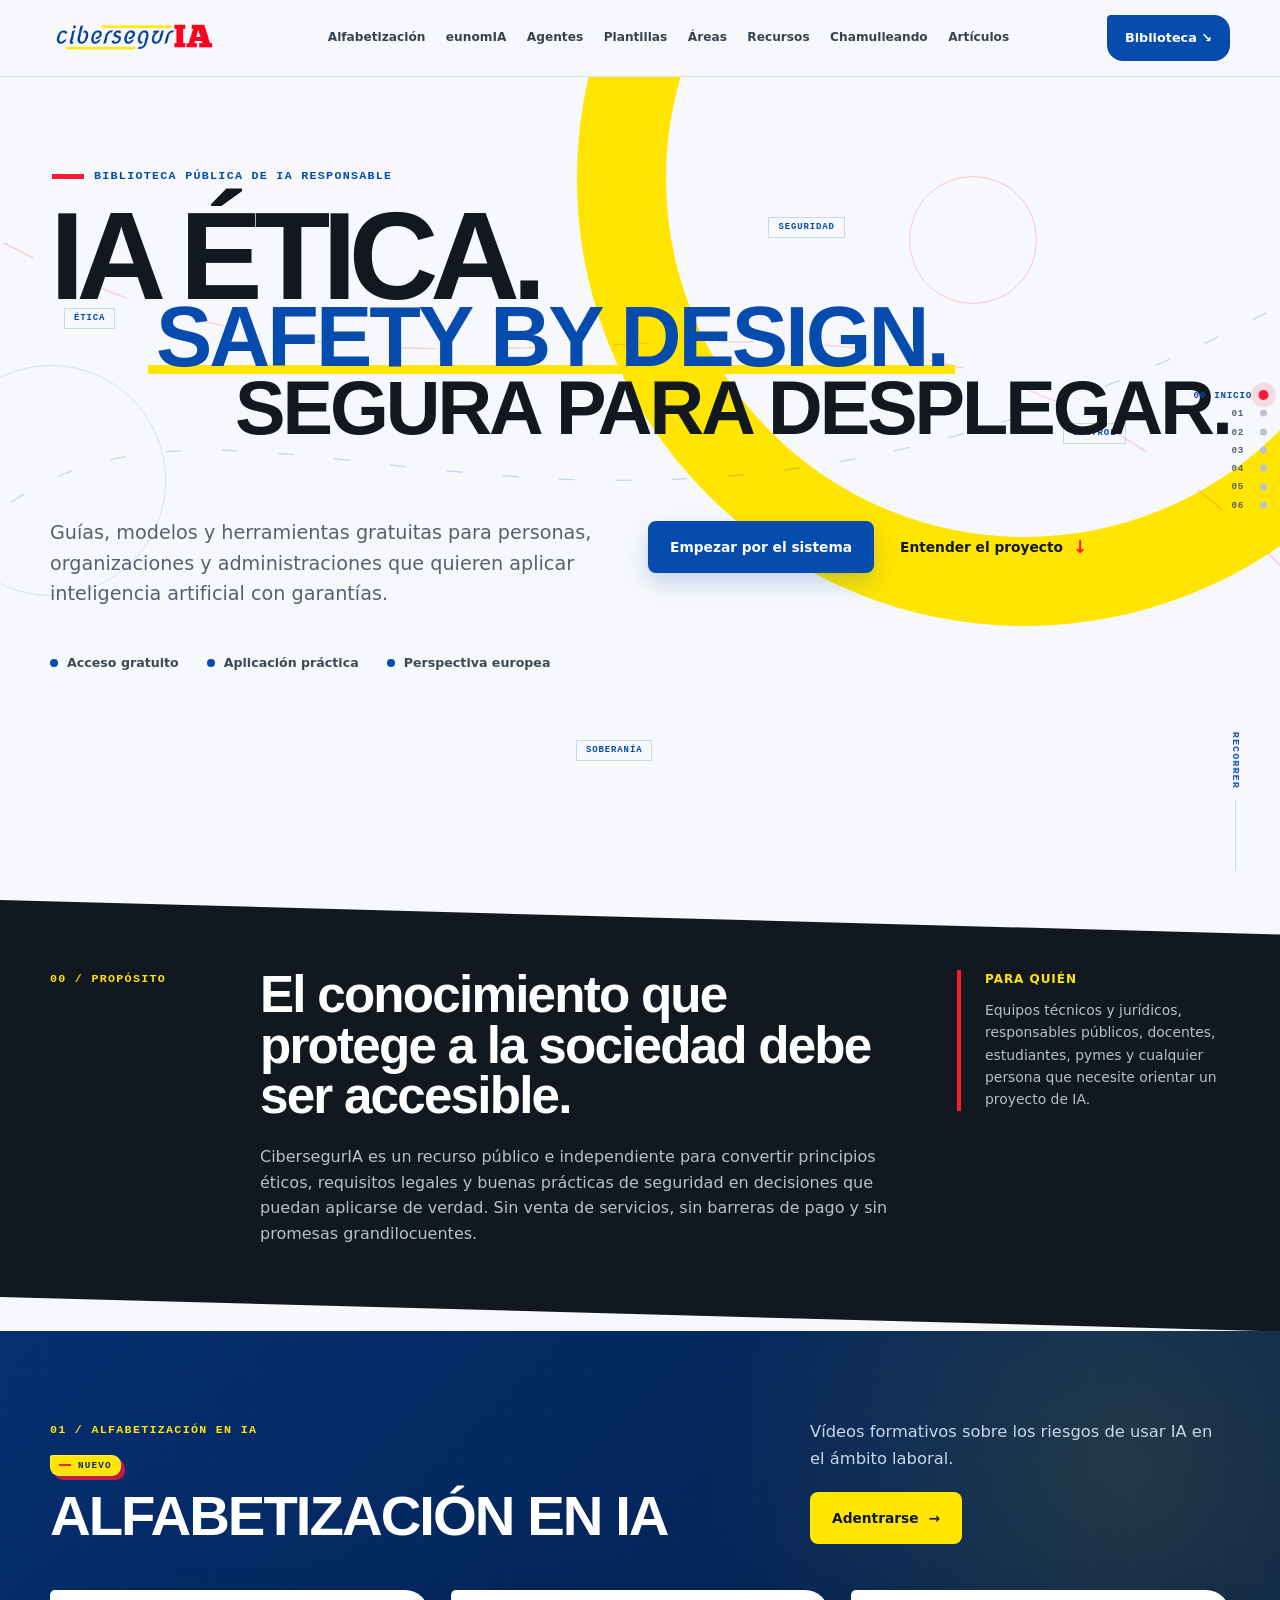
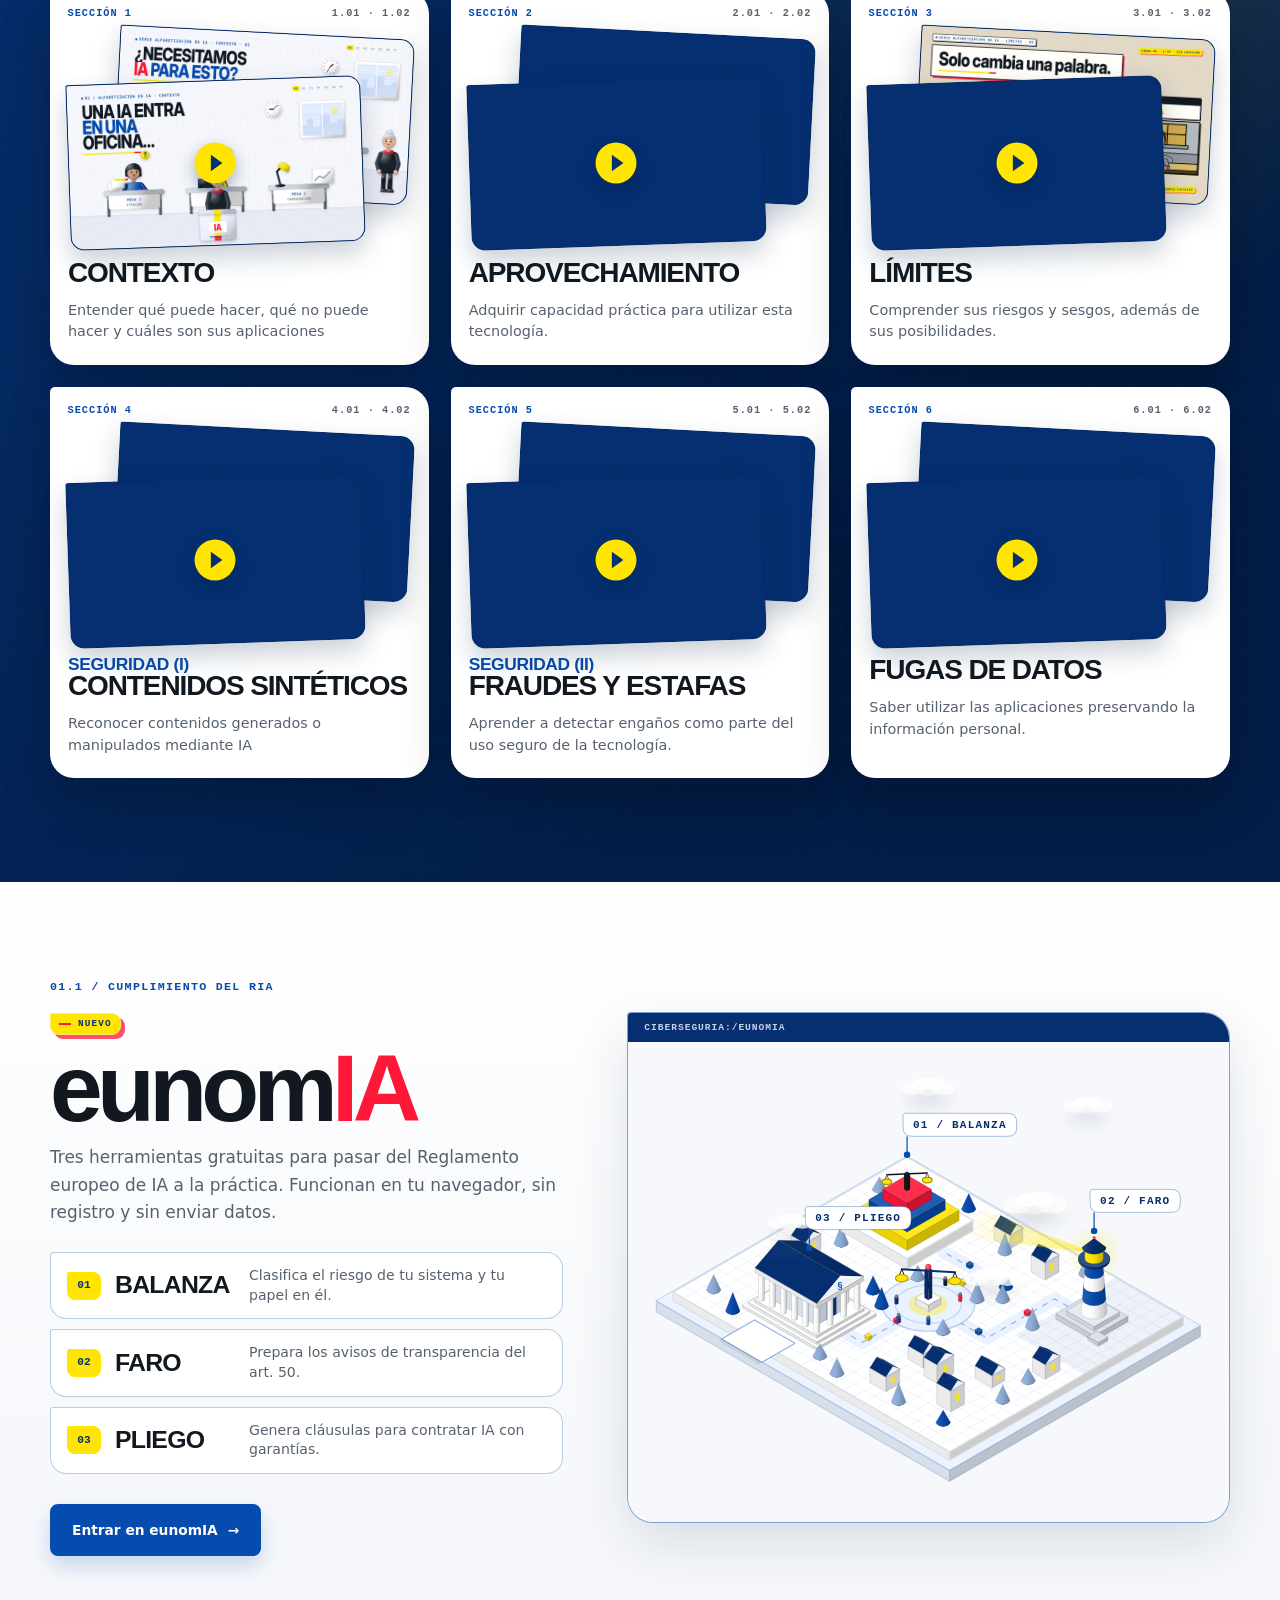
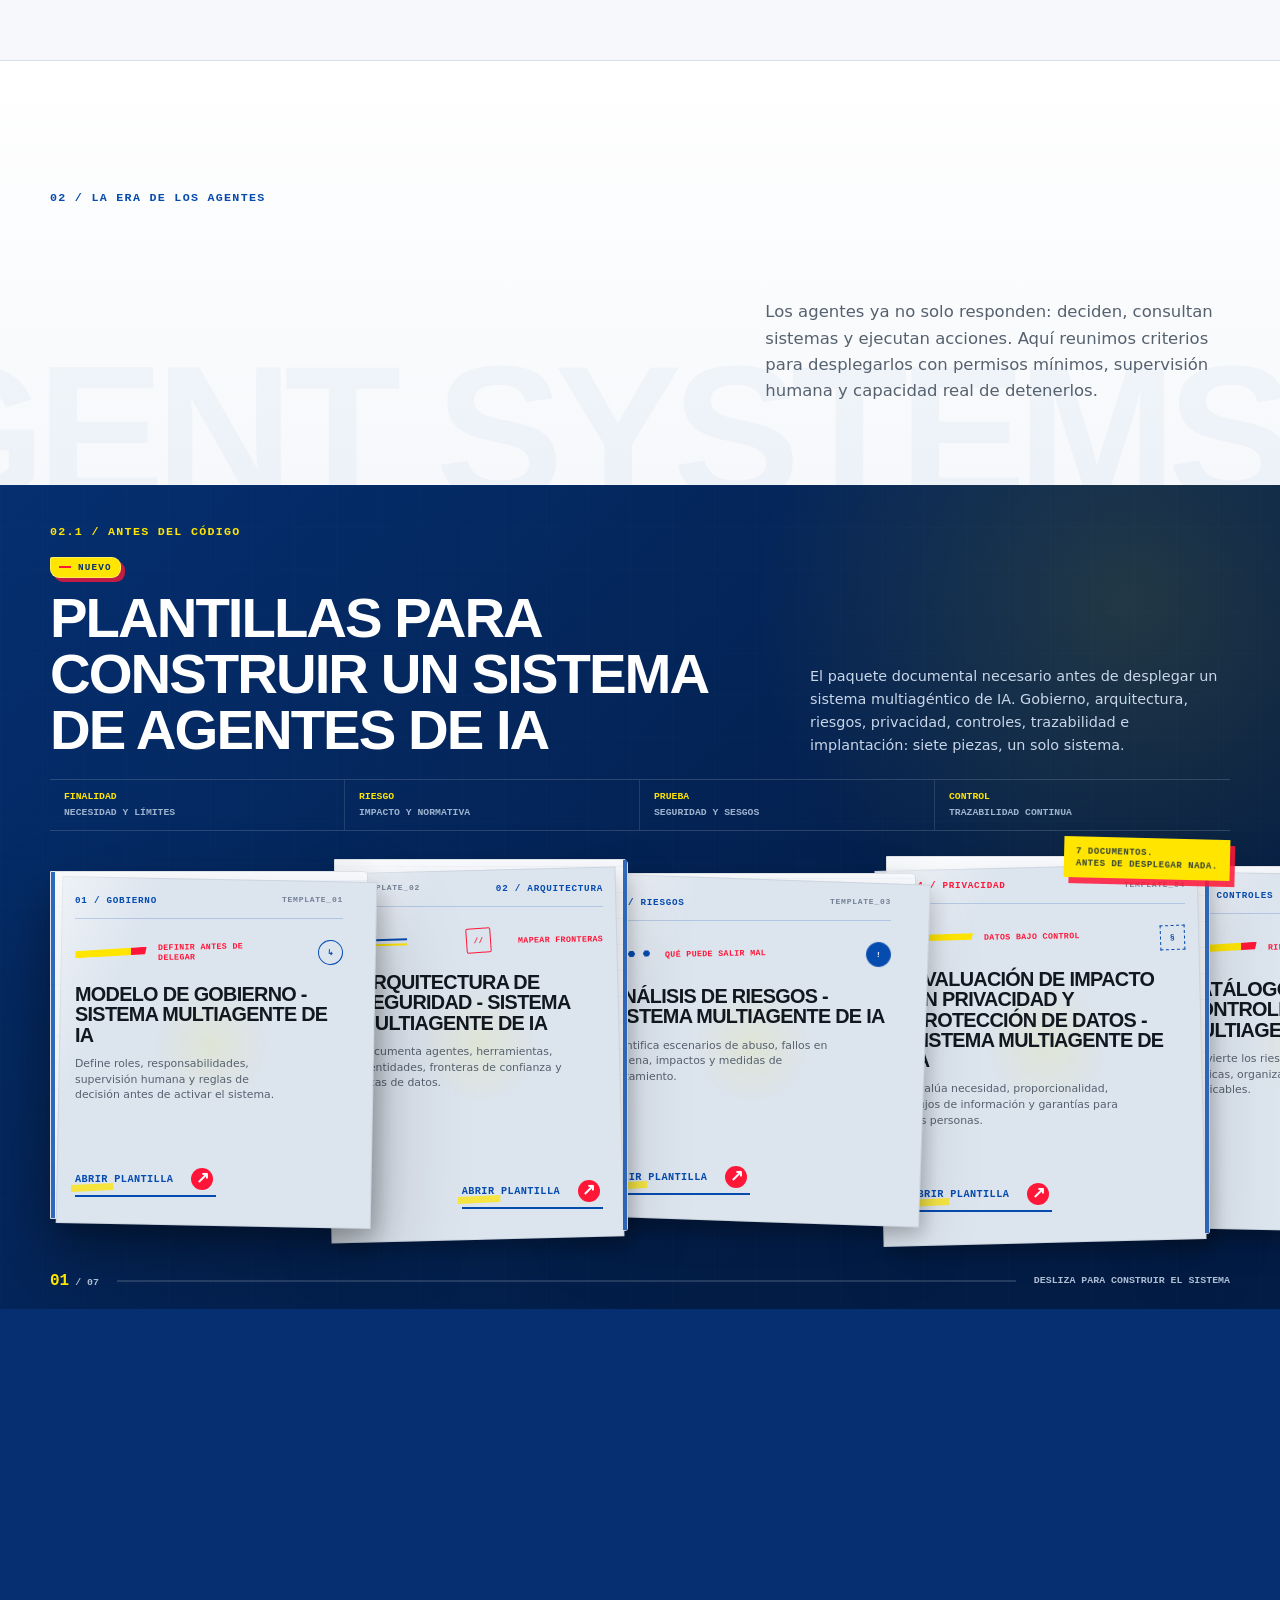
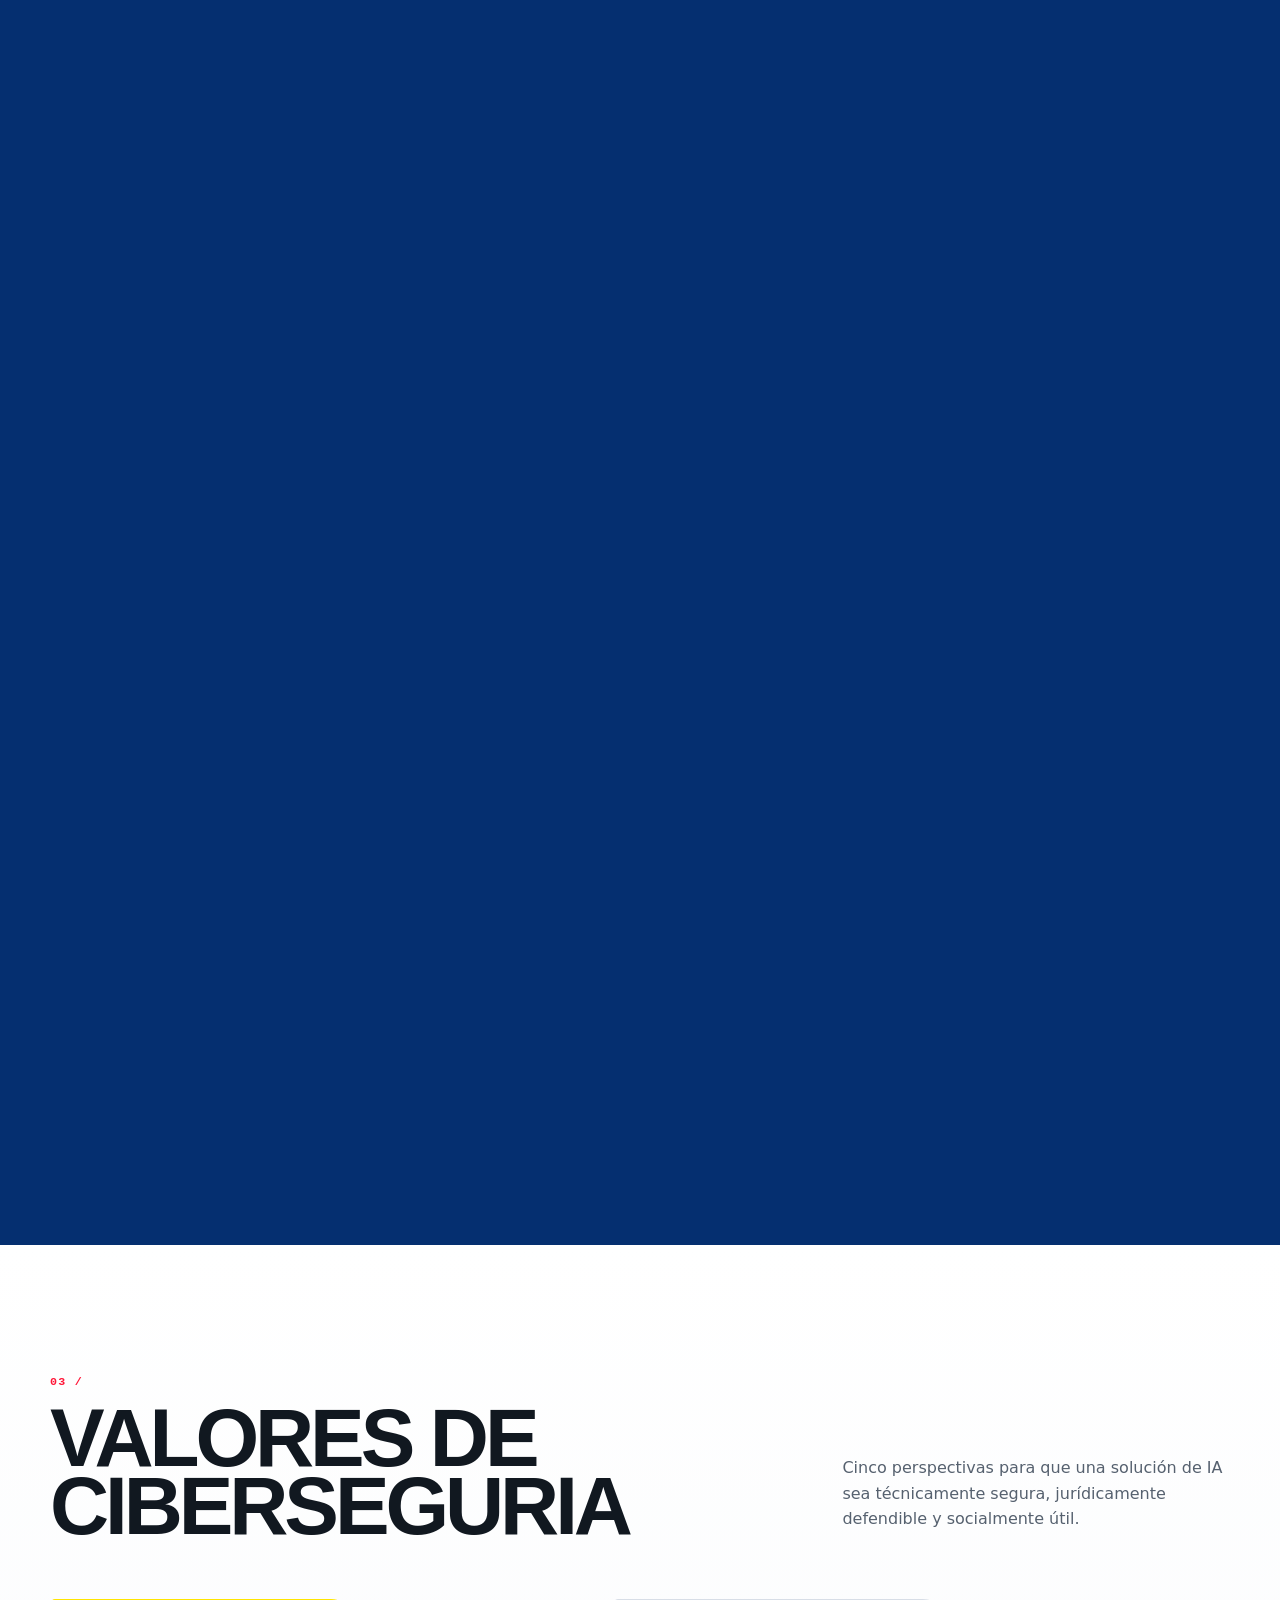
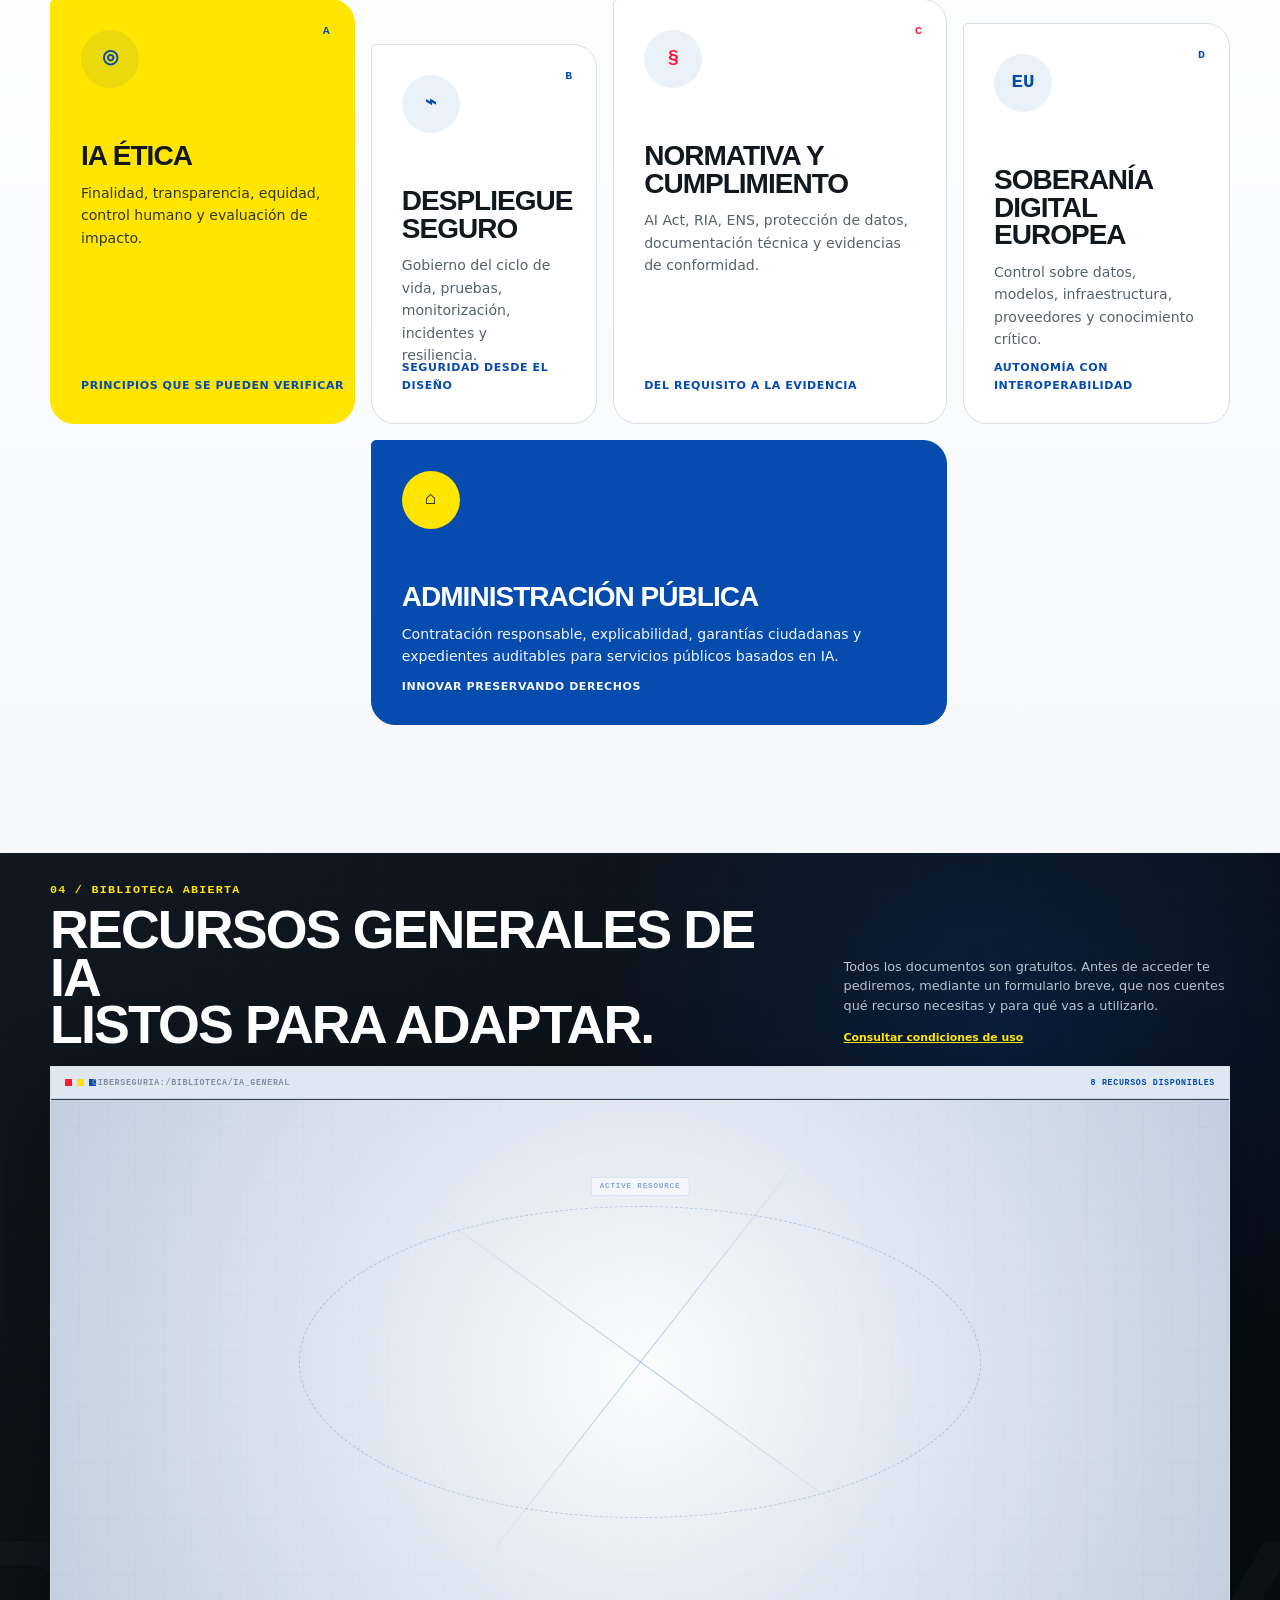
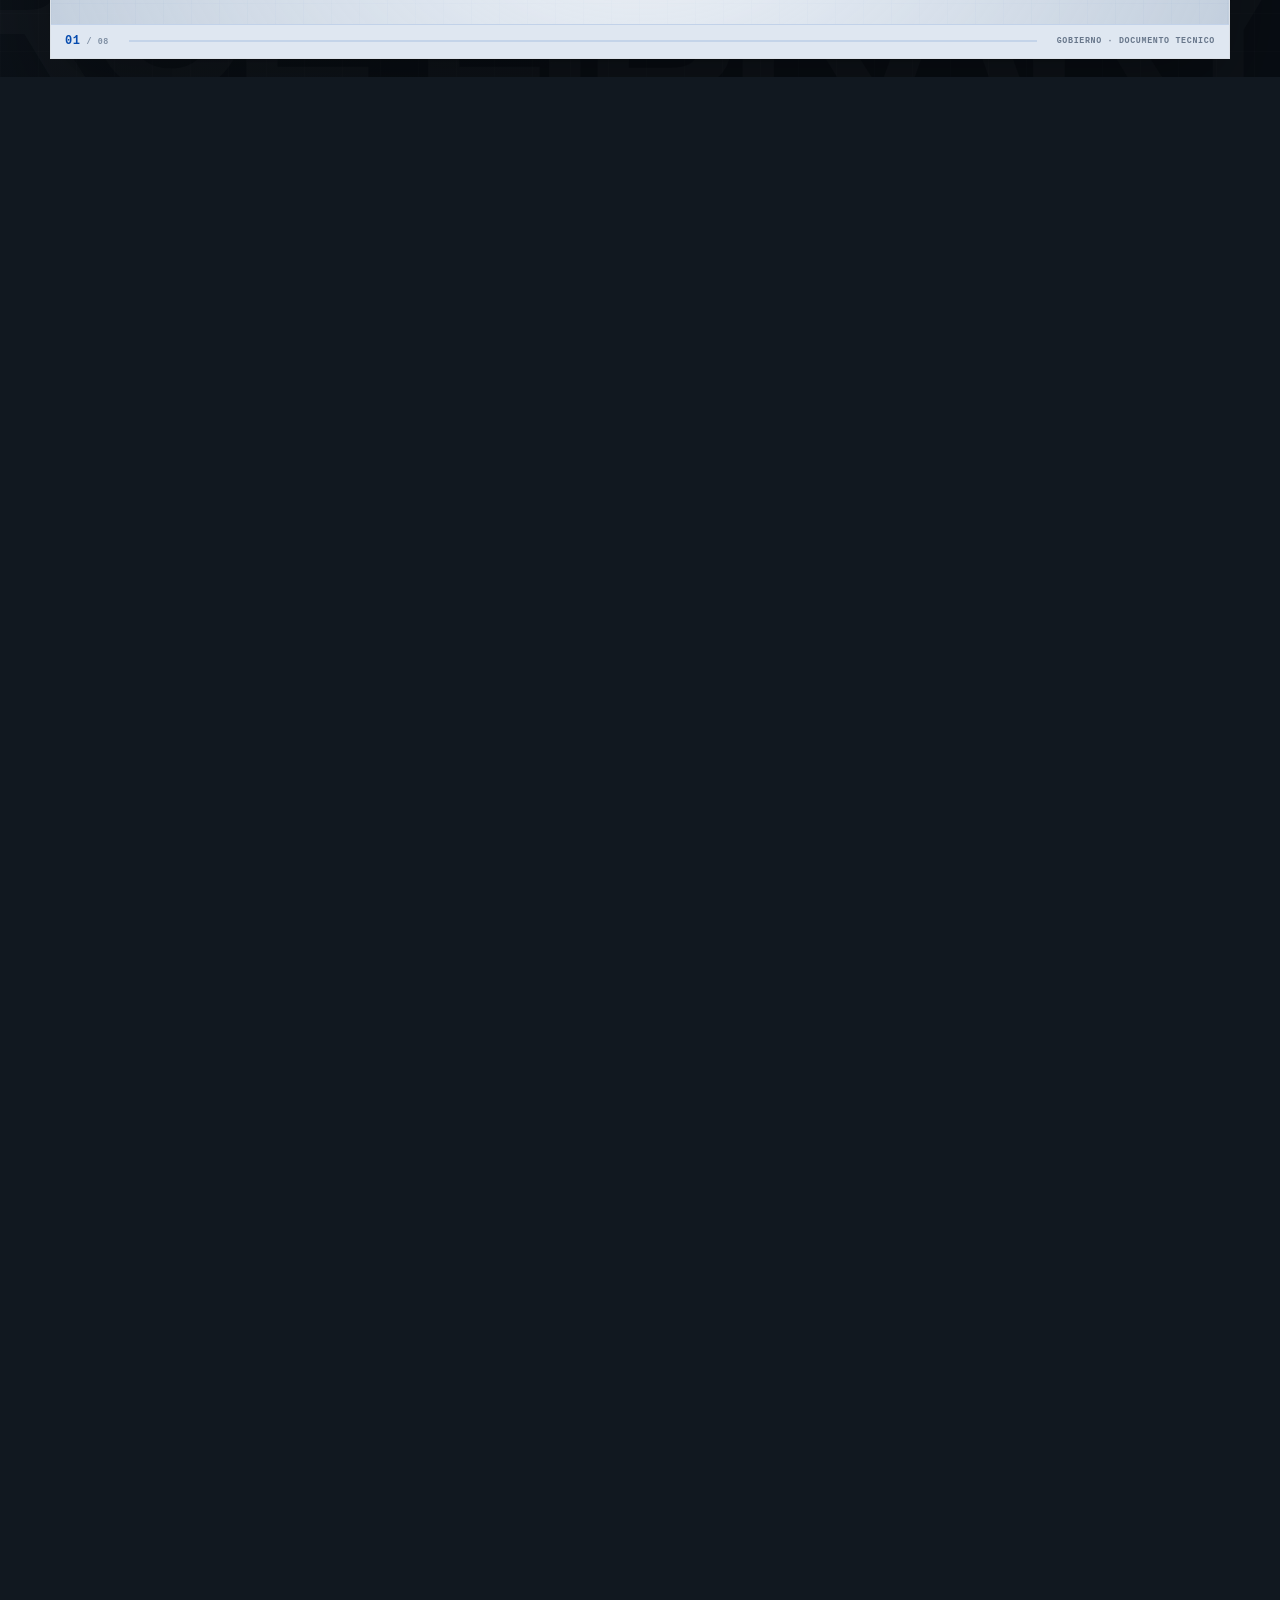
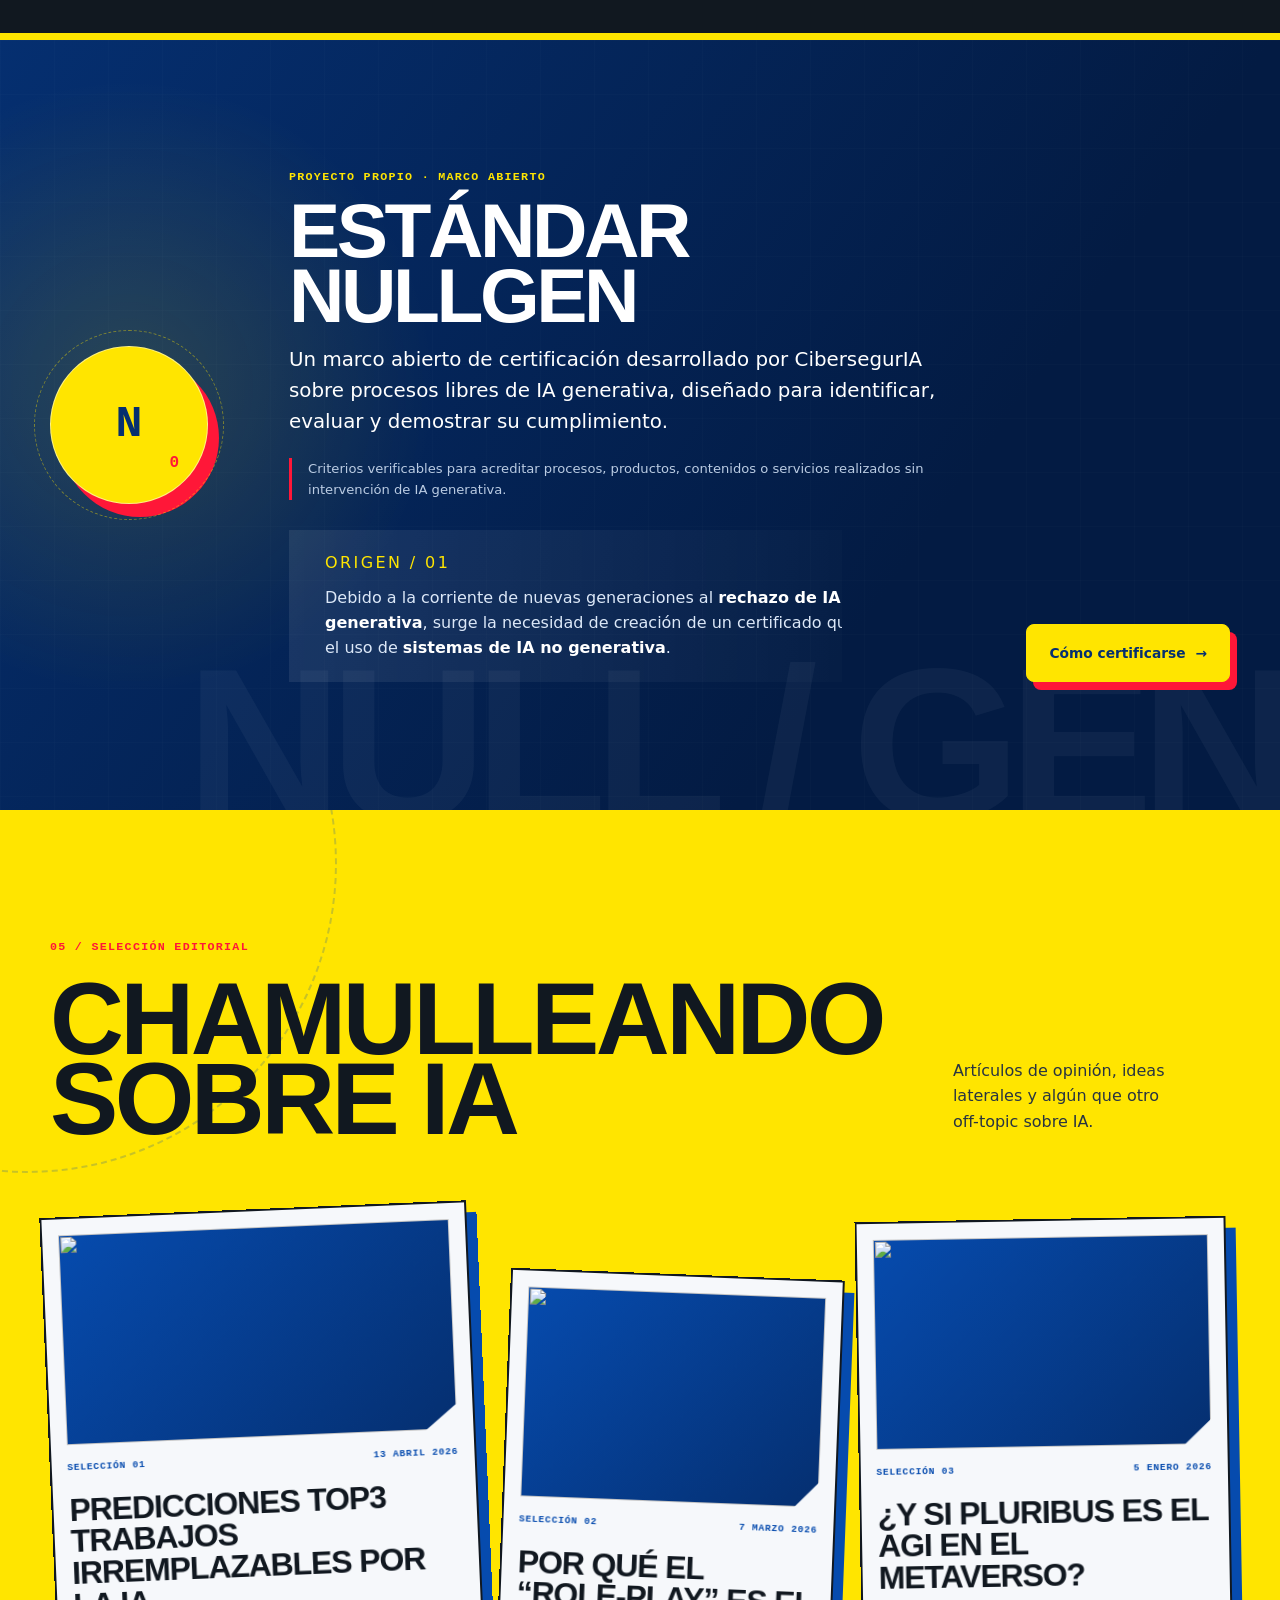
==== commit 2b6ab089: "eunomIA: herramientas para cumplir el RIA (Balanza, Faro y Pliego) Nueva página eunomia.html con un " ====
--- a/index.html
+++ b/index.html
@@ -7,14 +7,14 @@
   <meta name="theme-color" content="#064bae"><meta property="og:title" content="CibersegurIA | IA ética y segura"><meta property="og:description" content="Conocimiento abierto para desplegar inteligencia artificial con garantías.">
   <meta property="og:type" content="website"><meta property="og:url" content="https://ciberseguria.com/"><meta property="og:image" content="https://ciberseguria.com/logociberseguria.png">
   <link rel="canonical" href="https://ciberseguria.com/"><link rel="icon" href="favicon.ico">
-  <link rel="stylesheet" href="style.css"><link rel="stylesheet" href="experience.css?v=20261019-alfabetizacion"><script src="content-data.js?v=20260831-cara-b-final" defer></script><script src="script.js?v=20261019-alfabetizacion" defer></script>
+  <link rel="stylesheet" href="style.css"><link rel="stylesheet" href="experience.css?v=20261023-eunomia"><script src="content-data.js?v=20260831-cara-b-final" defer></script><script src="script.js?v=20261019-alfabetizacion" defer></script><script src="eunomia/mundo.js?v=20261023-eunomia" defer></script><script src="eunomia/postal.js?v=20261023-eunomia" defer></script>
 </head>
 <body class="experience-page">
   <a class="skip-link" href="#contenido">Saltar al contenido</a>
   <header class="site-header experience-header"><div class="container header-inner">
     <a class="brand" href="#inicio" aria-label="CibersegurIA, inicio"><img src="logociberseguria.png" alt="CibersegurIA"></a>
     <button class="menu-toggle" type="button" aria-expanded="false" aria-controls="main-nav"><span></span><span></span><span></span><span class="sr-only">Abrir navegación</span></button>
-    <nav id="main-nav" class="main-nav" aria-label="Navegación principal"><a href="#alfabetizacion">Alfabetización</a><a href="#agentes">Agentes</a><a href="#plantillas">Plantillas</a><a href="#areas">Áreas</a><a href="#recursos">Recursos</a><a href="#chamulleando">Chamulleando</a><a href="#articulos">Artículos</a></nav>
+    <nav id="main-nav" class="main-nav" aria-label="Navegación principal"><a href="#alfabetizacion">Alfabetización</a><a href="#eunomia">eunomIA</a><a href="#agentes">Agentes</a><a href="#plantillas">Plantillas</a><a href="#areas">Áreas</a><a href="#recursos">Recursos</a><a href="#chamulleando">Chamulleando</a><a href="#articulos">Artículos</a></nav>
     <a class="header-action" href="#recursos">Biblioteca <span aria-hidden="true">↘</span></a>
   </div></header>
   <aside class="chapter-rail" aria-label="Capítulos de la página">
@@ -79,6 +79,22 @@
             <span class="alfa-home-sub">Saber utilizar las aplicaciones preservando la información personal.</span>
           </a></li>
         </ol>
+      </div>
+    </section>
+    <section id="eunomia" class="eunomia-home chapter" data-chapter="eunomIA">
+      <div class="container eunomia-home-grid">
+        <div class="eunomia-home-copy">
+          <p class="section-index">01.1 / CUMPLIMIENTO DEL RIA</p><span class="template-new-badge">Nuevo</span>
+          <h2 class="eunomia-home-title" aria-label="eunomIA">eunom<b>IA</b></h2>
+          <p class="eunomia-home-lead">Tres herramientas gratuitas para pasar del Reglamento europeo de IA a la práctica. Funcionan en tu navegador, sin registro y sin enviar datos.</p>
+          <ol class="eunomia-home-tools">
+            <li><a href="eunomia.html#balanza"><b>01</b><span>Balanza</span><em>Clasifica el riesgo de tu sistema y tu papel en él.</em></a></li>
+            <li><a href="eunomia.html#faro"><b>02</b><span>Faro</span><em>Prepara los avisos de transparencia del art. 50.</em></a></li>
+            <li><a href="eunomia.html#pliego"><b>03</b><span>Pliego</span><em>Genera cláusulas para contratar IA con garantías.</em></a></li>
+          </ol>
+          <a class="button button-primary magnetic" href="eunomia.html">Entrar en eunomIA <span aria-hidden="true">→</span></a>
+        </div>
+        <a class="eunomia-home-postal" href="eunomia.html" aria-label="Recorrer la polis de eunomIA"><canvas id="eunomia-postal" aria-hidden="true"></canvas><span>CIBERSEGURIA:/EUNOMIA</span></a>
       </div>
     </section>
     <section id="agentes" class="agents-opening chapter section-pad" data-chapter="Agentes"><div class="container section-heading">
@@ -151,7 +167,7 @@
       <div class="license-copy"><p class="license-name">Licencia de Uso Gratuito CibersegurIA v1.0</p><p>Puedes utilizar y adaptar los recursos sin coste para fines personales, educativos, de investigación, internos o de servicio público. Antes de acceder a cada recurso debes informar de su finalidad mediante el formulario disponible en esta web.</p><ul><li><b>Atribución:</b> mantén la referencia a CibersegurIA y a la URL de origen.</li><li><b>Registro de uso:</b> indica el recurso, el contexto y la finalidad de uso.</li><li><b>Sin reventa:</b> no vendas, sublicencies ni presentes los materiales como obra propia.</li><li><b>Adaptaciones:</b> están permitidas si señalas los cambios y conservas estas condiciones.</li></ul><p class="license-small">Los materiales se facilitan como apoyo general, sin garantía de adecuación jurídica o técnica a un caso concreto.</p></div>
     </div></section>
   </main>
-  <footer class="site-footer"><div class="container footer-top"><div><img src="logociberseguria.png" alt="CibersegurIA"><p>Conocimiento abierto para una inteligencia artificial que respete derechos, organizaciones y territorio.</p></div><div class="footer-links"><a href="alfabetizacion-ia">Alfabetización en IA</a><a href="#agentes">Agentes de IA</a><a href="#plantillas">Plantillas</a><a href="#recursos">Recursos</a><a href="#articulos">Artículos</a><a href="mailto:ciberseguria@gmail.com">Contacto</a></div></div><div class="container footer-bottom"><span>© <span id="current-year">2024</span> CibersegurIA</span><span>Licencia de Uso Gratuito CibersegurIA v1.0 · Recursos gratuitos con registro de finalidad</span></div></footer>
+  <footer class="site-footer"><div class="container footer-top"><div><img src="logociberseguria.png" alt="CibersegurIA"><p>Conocimiento abierto para una inteligencia artificial que respete derechos, organizaciones y territorio.</p></div><div class="footer-links"><a href="alfabetizacion-ia">Alfabetización en IA</a><a href="eunomia.html">eunomIA · cumplimiento RIA</a><a href="#agentes">Agentes de IA</a><a href="#plantillas">Plantillas</a><a href="#recursos">Recursos</a><a href="#articulos">Artículos</a><a href="mailto:ciberseguria@gmail.com">Contacto</a></div></div><div class="container footer-bottom"><span>© <span id="current-year">2024</span> CibersegurIA</span><span>Licencia de Uso Gratuito CibersegurIA v1.0 · Recursos gratuitos con registro de finalidad</span></div></footer>
   <dialog id="resource-dialog" class="resource-dialog" aria-labelledby="dialog-title"><div class="dialog-shell">
     <button class="dialog-close" type="button" aria-label="Cerrar formulario">×</button><p class="section-index">ACCESO A RECURSO</p><h2 id="dialog-title">Cuéntanos para qué lo necesitas</h2><p class="dialog-intro">El acceso es gratuito. Esta información nos ayuda a conocer el impacto de la biblioteca y a priorizar nuevos materiales.</p><p class="selected-resource"><span>Recurso seleccionado</span><strong id="selected-resource-name"></strong></p>
     <form id="resource-form" action="https://formsubmit.co/ajax/ciberseguria@gmail.com" method="post">
--- a/experience.css
+++ b/experience.css
@@ -405,3 +405,23 @@
 }
 @media (max-width:580px) { .alfa-home-grid { grid-template-columns:1fr; } }
 @media (prefers-reduced-motion:reduce) { .alfa-home::before { transform:none!important; } .alfa-home-stack img,.alfa-home-stack i,.alfa-home-card { transition:none; } }
+
+/* eunomIA · capítulo de portada (01.1) */
+.eunomia-home { position:relative; z-index:3; overflow:hidden; padding:96px 0 104px; background:linear-gradient(180deg,var(--white),var(--paper) 70%); border-bottom:1px solid var(--line); }
+.eunomia-home-grid { display:grid; grid-template-columns:minmax(0,.92fr) minmax(0,1.08fr); gap:clamp(32px,5vw,70px); align-items:center; }
+.eunomia-home .section-index { margin-bottom:10px; }
+.eunomia-home-title { margin:4px 0 18px; font-size:clamp(4rem,7.4vw,7.2rem); font-weight:900; line-height:.8; letter-spacing:-.06em; }
+.eunomia-home-title b { color:var(--red); font-weight:900; }
+.eunomia-home-lead { max-width:520px; margin:0 0 26px; color:var(--muted); font-size:1.06rem; }
+.eunomia-home-tools { display:grid; gap:10px; margin:0 0 30px; padding:0; list-style:none; }
+.eunomia-home-tools a { display:grid; grid-template-columns:34px 120px minmax(0,1fr); align-items:center; gap:14px; padding:13px 16px; color:var(--ink); background:var(--white); border:1px solid rgba(6,75,174,.28); border-radius:3px 16px 16px; text-decoration:none; transition:transform .35s cubic-bezier(.16,1,.3,1),box-shadow .3s,border-color .2s; }
+.eunomia-home-tools a:hover,.eunomia-home-tools a:focus-visible { border-color:var(--blue); transform:translateX(6px); box-shadow:0 14px 30px rgba(20,45,78,.12); }
+.eunomia-home-tools b { display:grid; place-items:center; height:28px; color:var(--blue-dark); background:var(--yellow); border-radius:2px 8px 8px; font:800 .7rem/1 ui-monospace,monospace; }
+.eunomia-home-tools span { font-family:"Arial Narrow","Roboto Condensed",Impact,sans-serif; font-size:1.55rem; font-weight:900; line-height:1; letter-spacing:-.03em; text-transform:uppercase; }
+.eunomia-home-tools em { color:var(--muted); font-size:.88rem; font-style:normal; line-height:1.4; }
+.eunomia-home-postal { position:relative; display:block; aspect-ratio:1.18; overflow:hidden; background:var(--paper); border:1px solid rgba(6,75,174,.5); border-radius:4px 26px 26px; box-shadow:var(--shadow); }
+.eunomia-home-postal canvas { position:absolute; inset:0; width:100%; height:100%; }
+.eunomia-home-postal span { position:absolute; left:0; right:0; top:0; padding:10px 16px; color:#c7d3e6; background:var(--blue-dark); font:800 .6rem/1 ui-monospace,monospace; letter-spacing:.1em; }
+@media (max-width:1020px) { .eunomia-home-grid { grid-template-columns:1fr; } .eunomia-home-postal { order:-1; max-width:640px; } }
+@media (max-width:580px) { .eunomia-home { padding:72px 0 78px; } .eunomia-home-tools a { grid-template-columns:30px minmax(0,1fr); } .eunomia-home-tools em { grid-column:2; } .eunomia-home-postal { aspect-ratio:1; } }
+@media (prefers-reduced-motion:reduce) { .eunomia-home-tools a { transition:none; } }
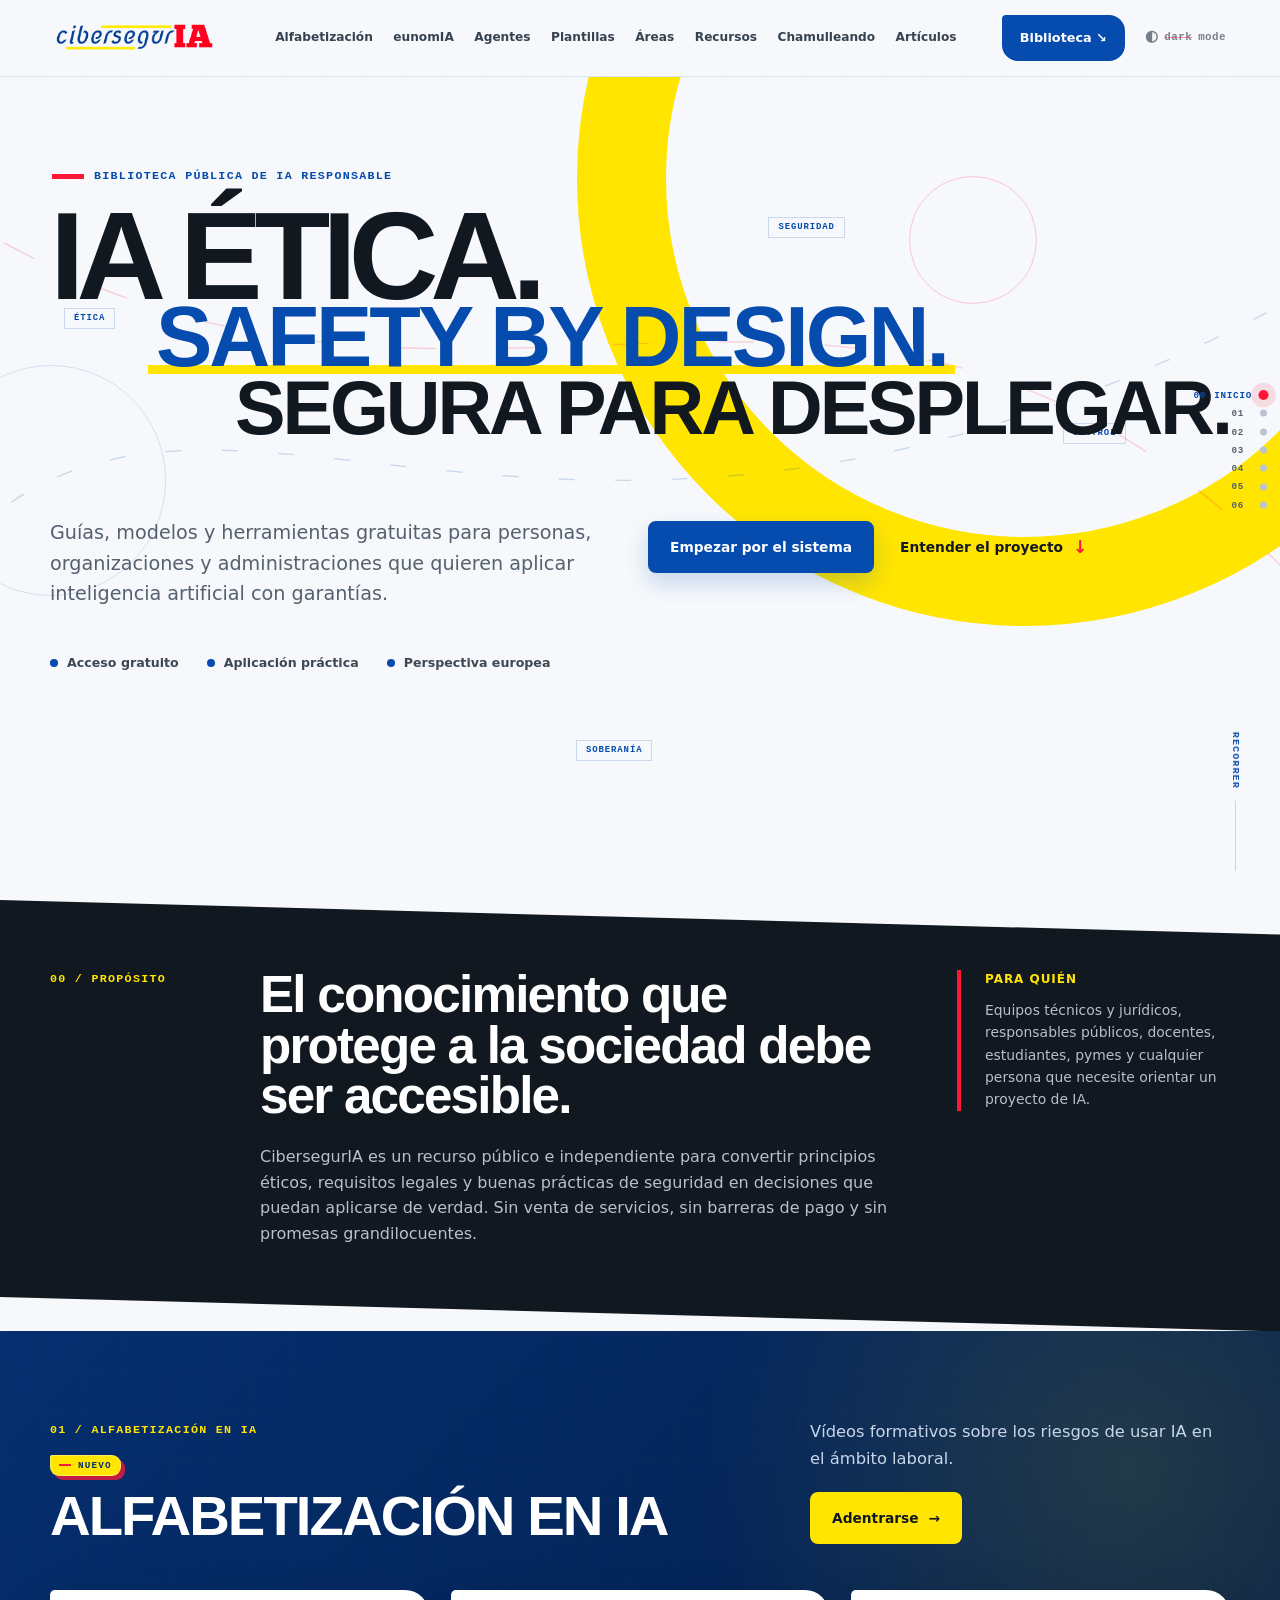
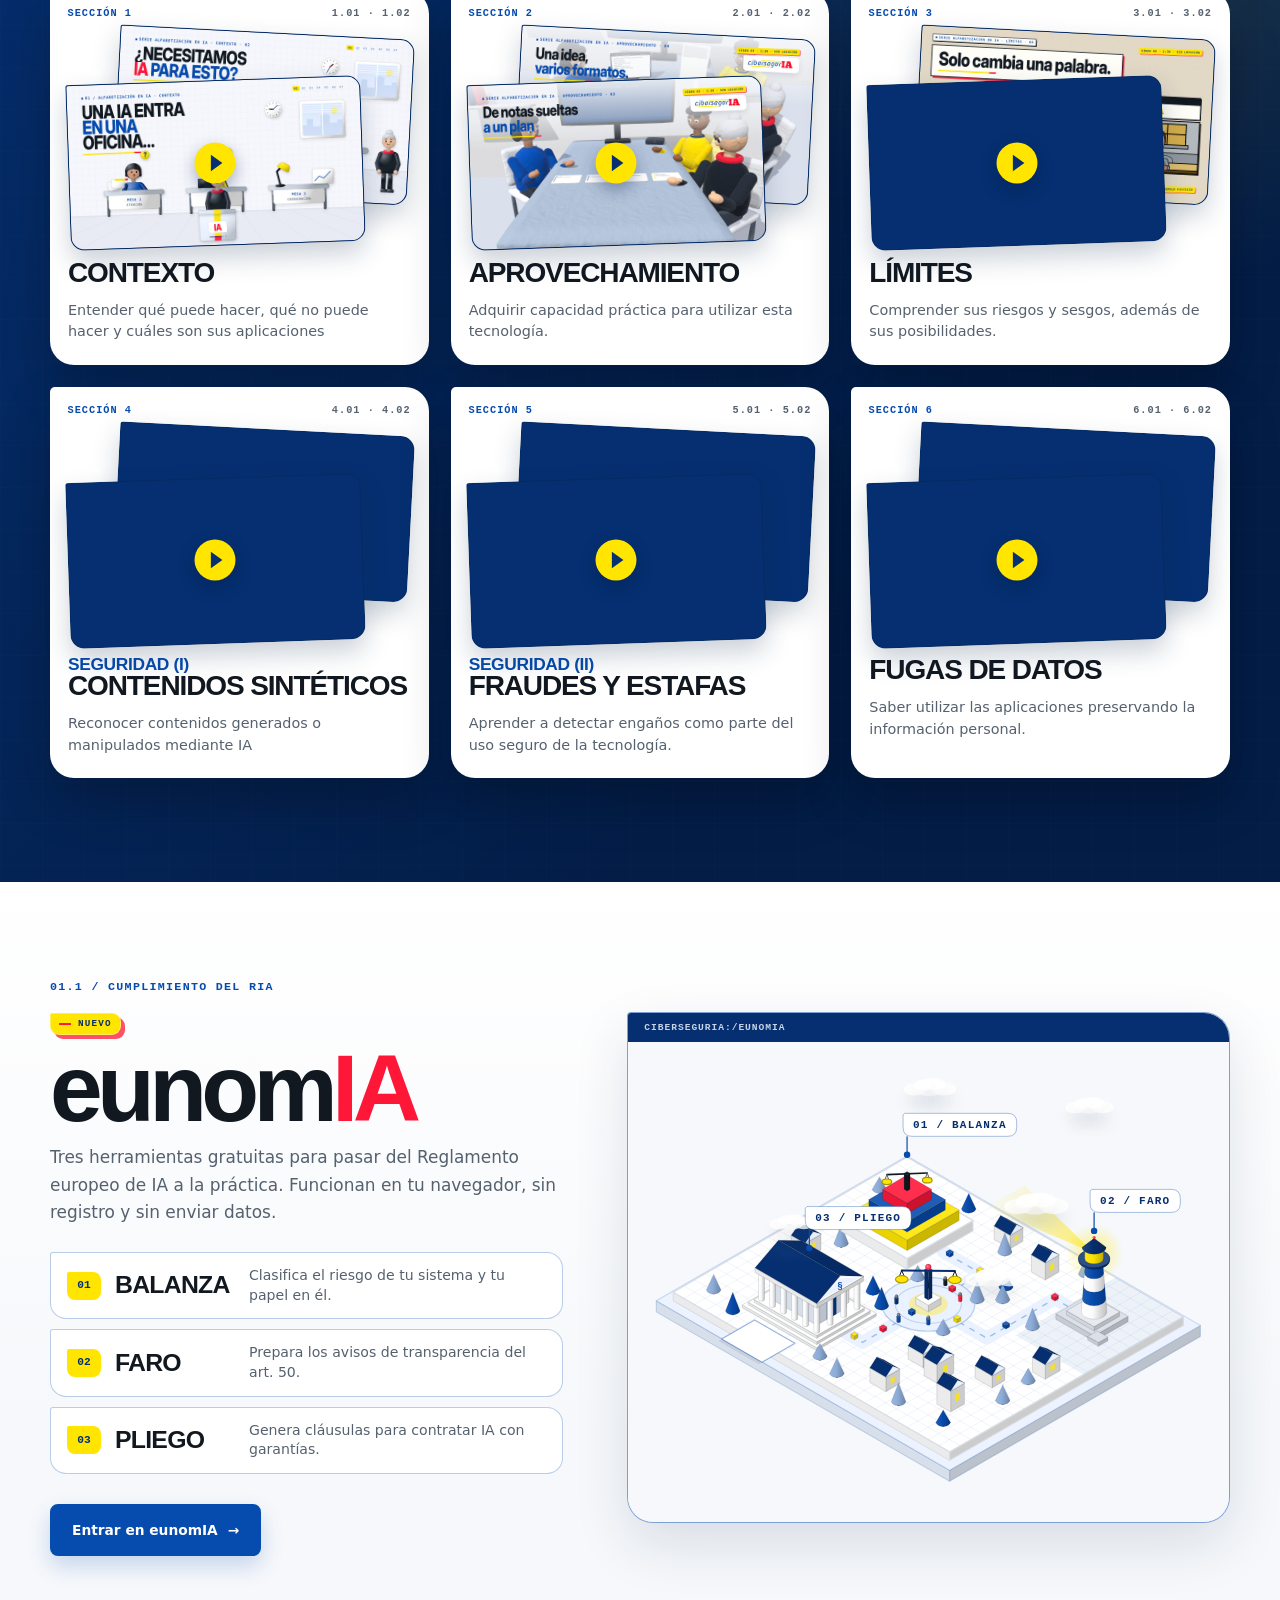
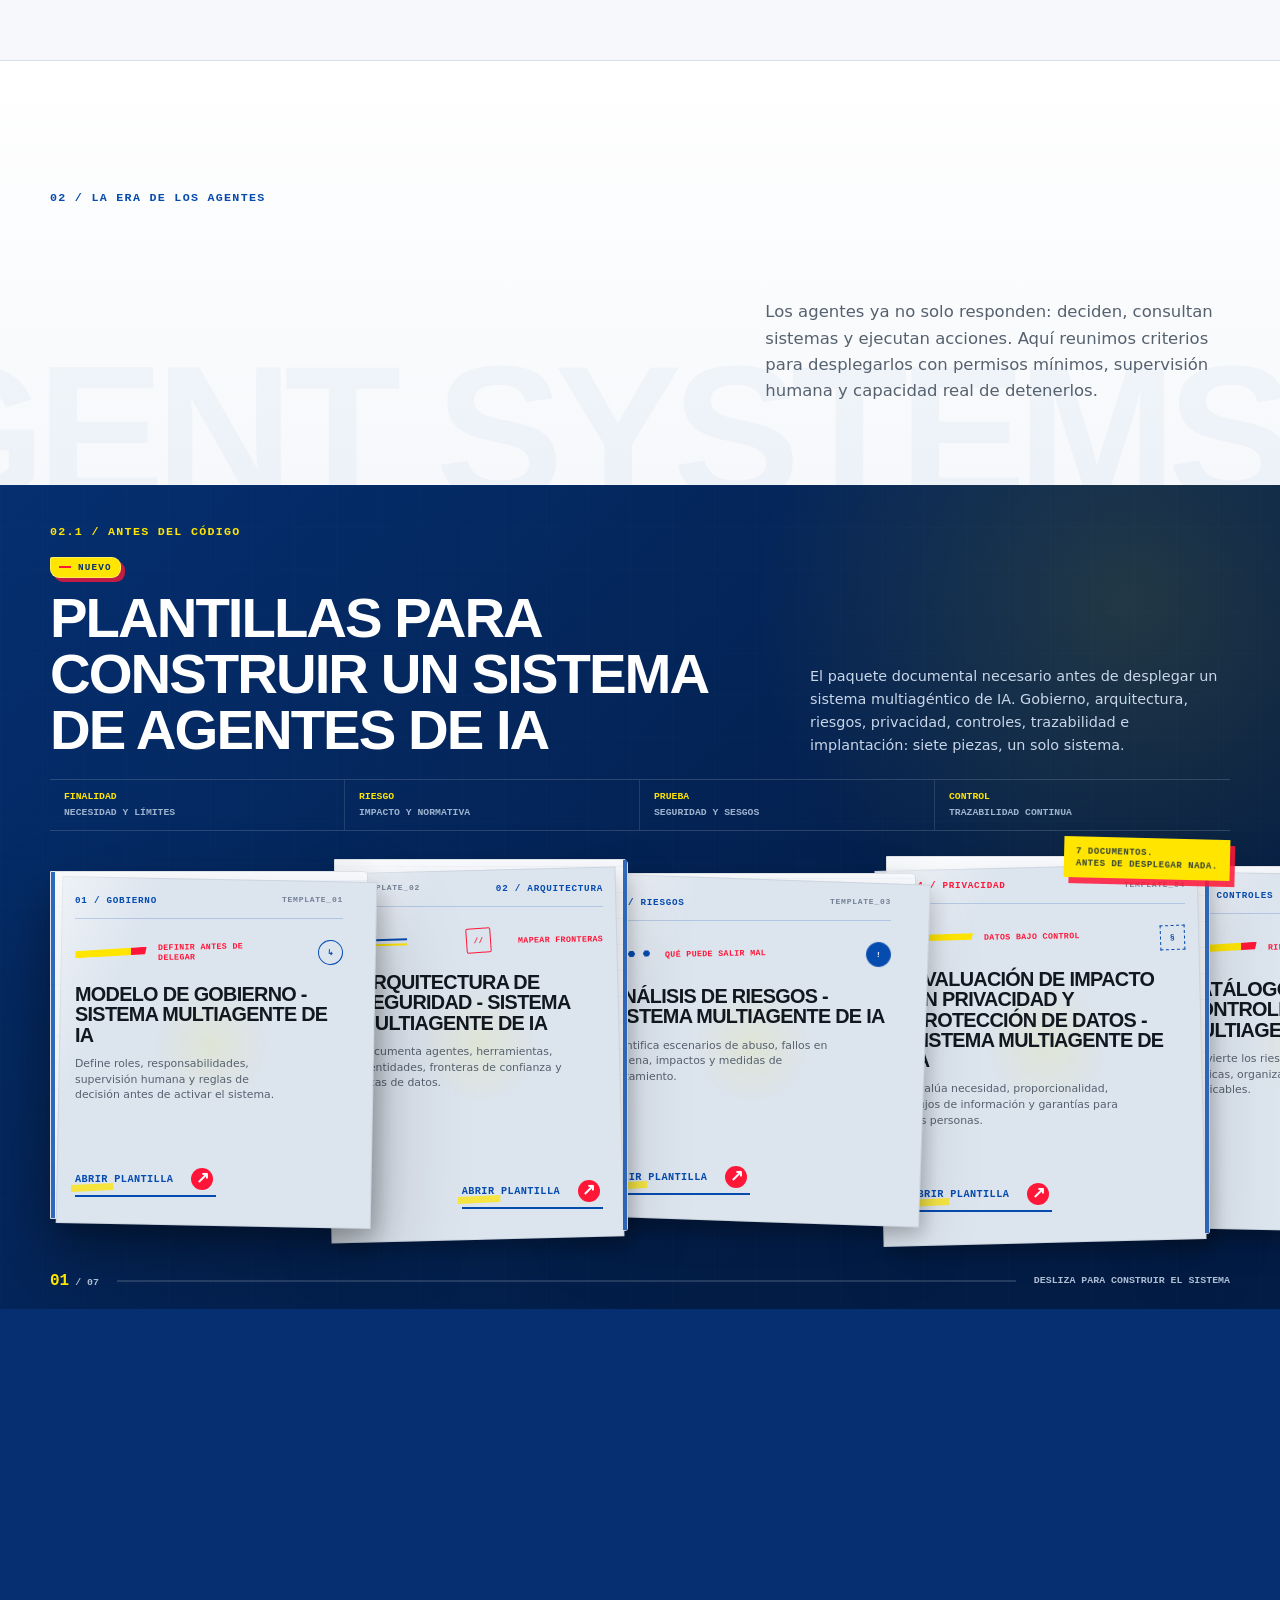
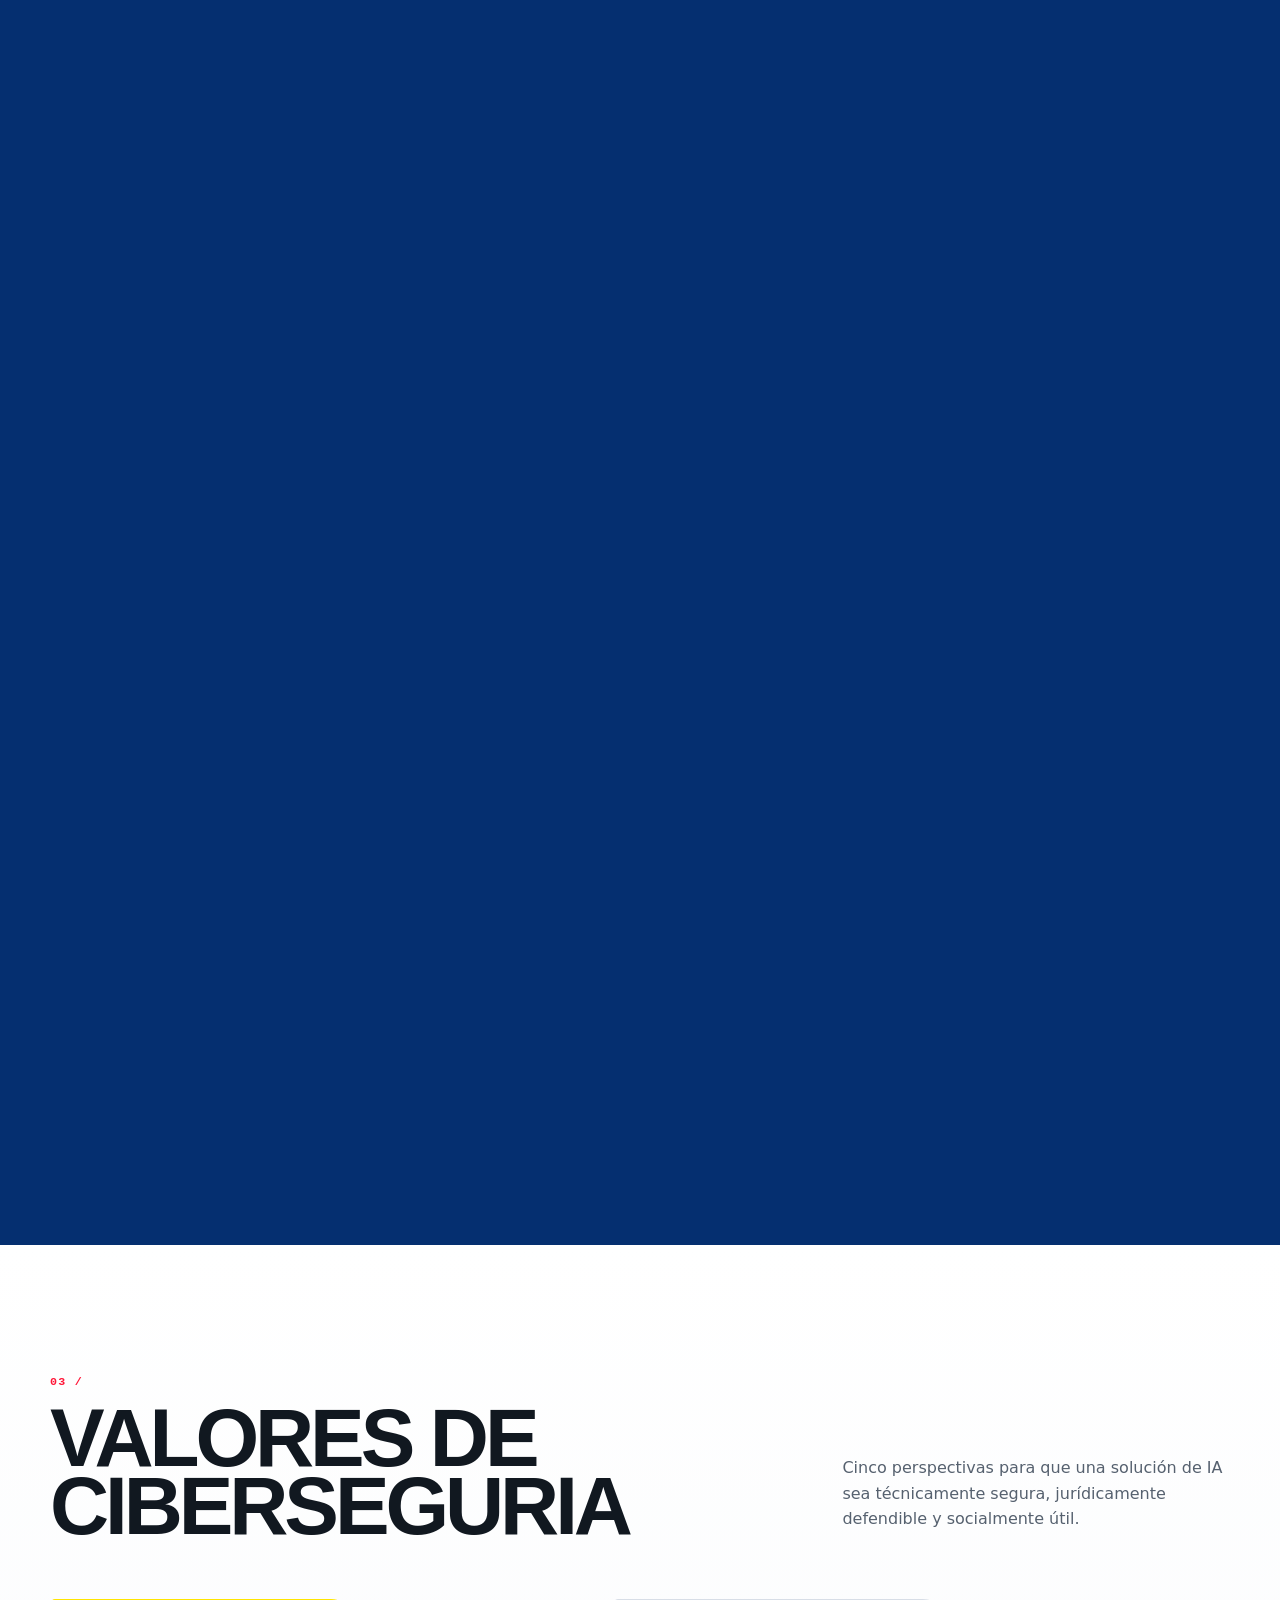
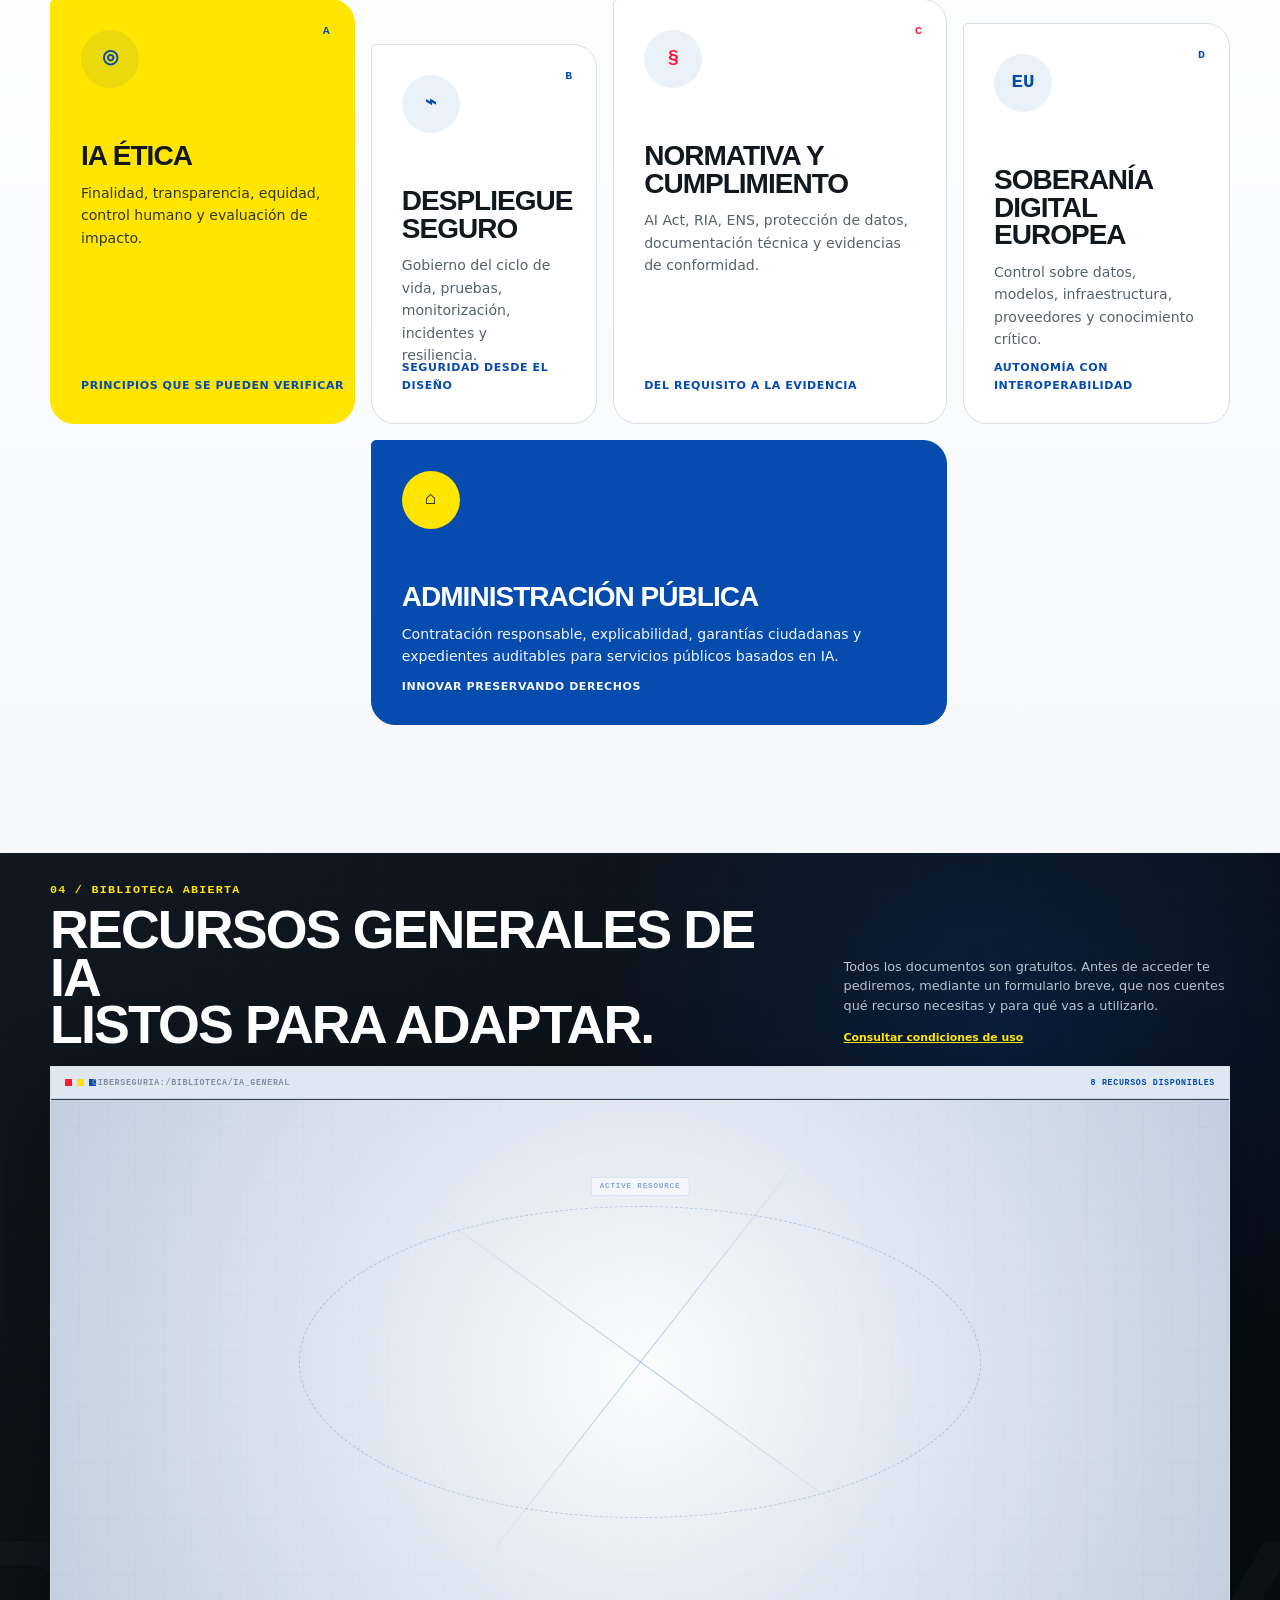
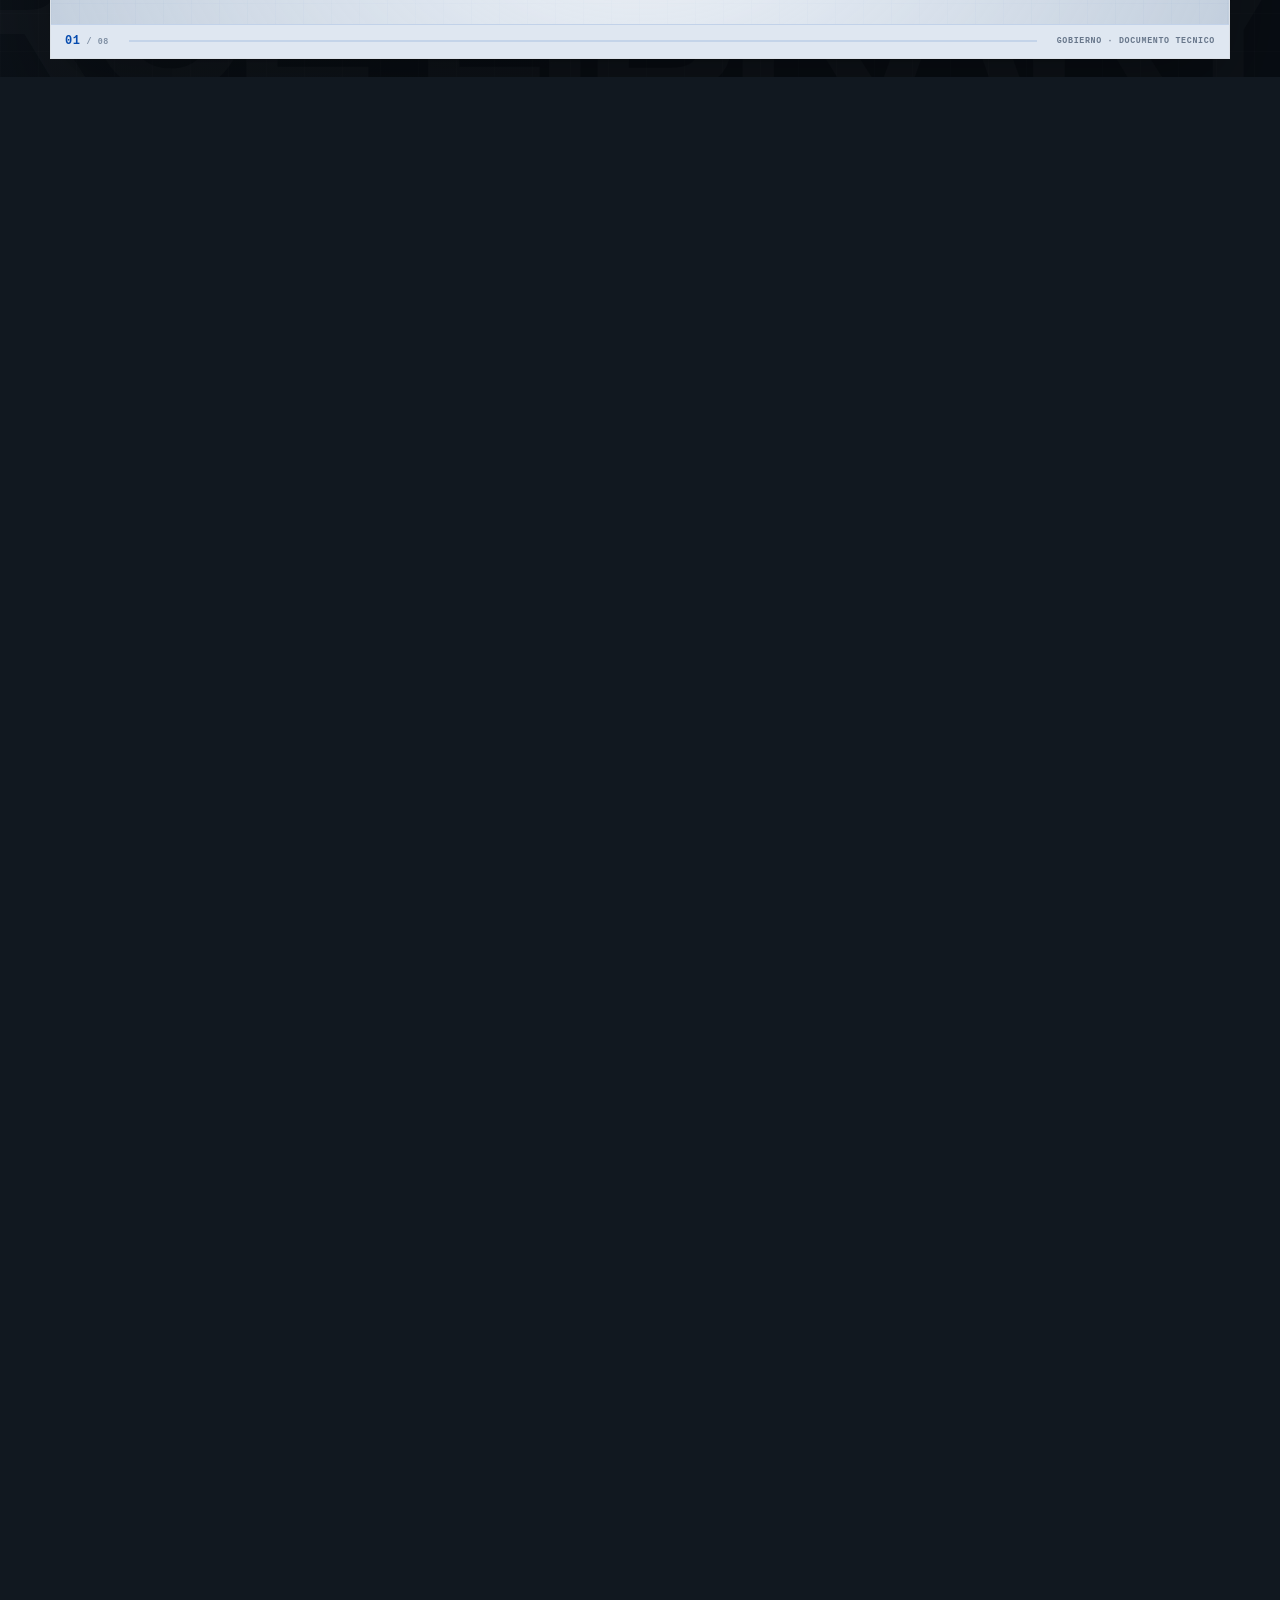
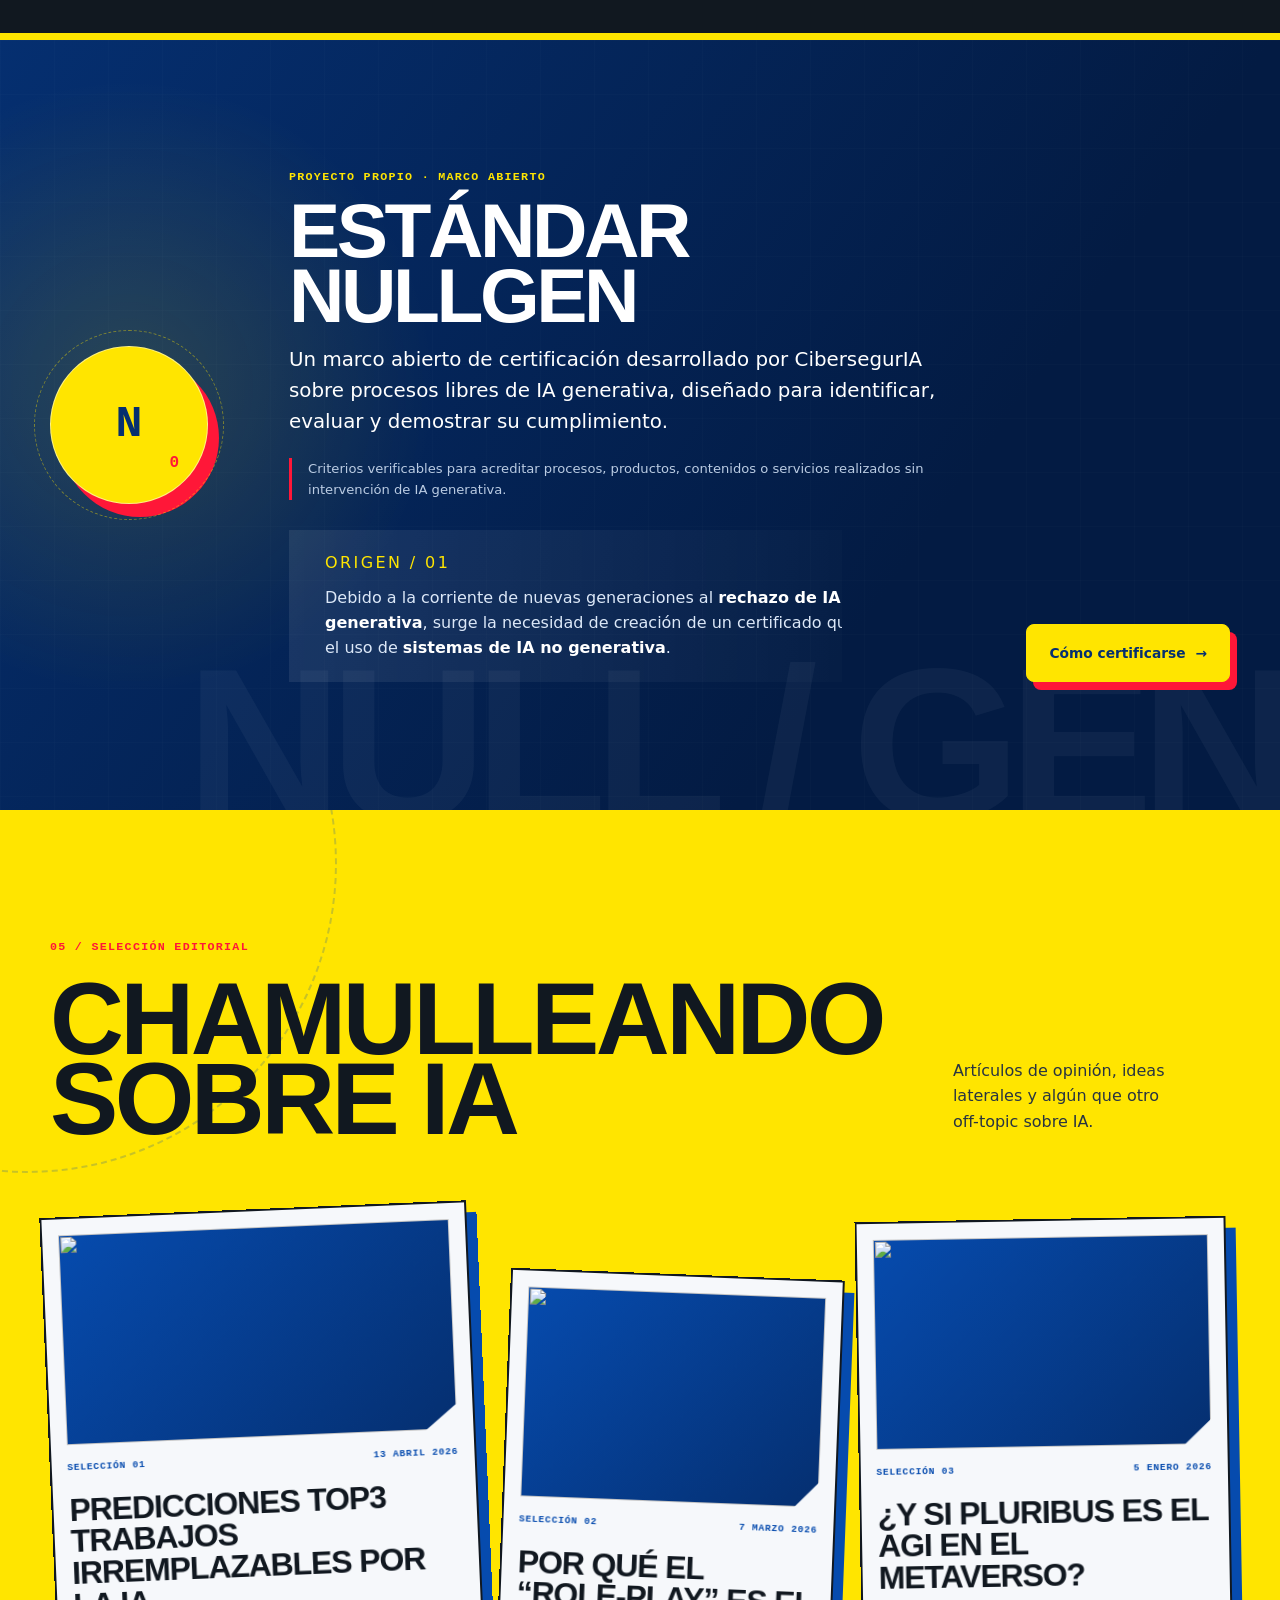
==== commit b07d5a76: "Dark mode: huevo de pascua en /darkmode y botón en la cabecera Versión personal de CibersegurIA: man" ====
--- a/index.html
+++ b/index.html
@@ -7,7 +7,7 @@
   <meta name="theme-color" content="#064bae"><meta property="og:title" content="CibersegurIA | IA ética y segura"><meta property="og:description" content="Conocimiento abierto para desplegar inteligencia artificial con garantías.">
   <meta property="og:type" content="website"><meta property="og:url" content="https://ciberseguria.com/"><meta property="og:image" content="https://ciberseguria.com/logociberseguria.png">
   <link rel="canonical" href="https://ciberseguria.com/"><link rel="icon" href="favicon.ico">
-  <link rel="stylesheet" href="style.css"><link rel="stylesheet" href="experience.css?v=20261023-eunomia"><script src="content-data.js?v=20260831-cara-b-final" defer></script><script src="script.js?v=20261019-alfabetizacion" defer></script><script src="eunomia/mundo.js?v=20261023-eunomia" defer></script><script src="eunomia/postal.js?v=20261023-eunomia" defer></script>
+  <link rel="stylesheet" href="style.css"><link rel="stylesheet" href="experience.css?v=20261024-darkmode"><script src="content-data.js?v=20260831-cara-b-final" defer></script><script src="script.js?v=20261024-darkmode" defer></script><script src="eunomia/mundo.js?v=20261023-eunomia" defer></script><script src="eunomia/postal.js?v=20261023-eunomia" defer></script>
 </head>
 <body class="experience-page">
   <a class="skip-link" href="#contenido">Saltar al contenido</a>
@@ -16,7 +16,9 @@
     <button class="menu-toggle" type="button" aria-expanded="false" aria-controls="main-nav"><span></span><span></span><span></span><span class="sr-only">Abrir navegación</span></button>
     <nav id="main-nav" class="main-nav" aria-label="Navegación principal"><a href="#alfabetizacion">Alfabetización</a><a href="#eunomia">eunomIA</a><a href="#agentes">Agentes</a><a href="#plantillas">Plantillas</a><a href="#areas">Áreas</a><a href="#recursos">Recursos</a><a href="#chamulleando">Chamulleando</a><a href="#articulos">Artículos</a></nav>
     <a class="header-action" href="#recursos">Biblioteca <span aria-hidden="true">↘</span></a>
+    <a class="mode-toggle" href="darkmode/" data-local-href="darkmode/index.html" aria-label="Modo oscuro (o algo parecido)" title="Modo oscuro"><span class="mode-toggle-icon" aria-hidden="true">◐</span><s>dark</s> mode</a>
   </div></header>
+  <div class="mode-curtain" aria-hidden="true"></div>
   <aside class="chapter-rail" aria-label="Capítulos de la página">
     <a href="#inicio" data-rail-target="inicio"><span>00</span><b>Inicio</b></a><a href="#alfabetizacion" data-rail-target="alfabetizacion"><span>01</span><b>Alfabetización</b></a><a href="#agentes" data-rail-target="agentes"><span>02</span><b>Agentes</b></a><a href="#areas" data-rail-target="areas"><span>03</span><b>Áreas</b></a><a href="#recursos" data-rail-target="recursos"><span>04</span><b>Biblioteca</b></a><a href="#chamulleando" data-rail-target="chamulleando"><span>05</span><b>Ideas</b></a><a href="#licencia" data-rail-target="licencia"><span>06</span><b>Uso</b></a>
   </aside>
--- a/experience.css
+++ b/experience.css
@@ -3,7 +3,7 @@
 .experience-page .container { width: min(1180px, calc(100% - 48px)); }
 .experience-page .section-pad { padding: clamp(92px,10vw,150px) 0; }
 .experience-header { background: rgba(246,248,251,.86); border-bottom-color: rgba(6,75,174,.12); }
-.experience-header .header-inner { grid-template-columns: 180px 1fr auto; min-height: 76px; }
+.experience-header .header-inner { grid-template-columns: 180px 1fr auto auto; min-height: 76px; }
 .experience-header .main-nav { gap: clamp(12px,1.6vw,25px); }
 .experience-header .main-nav a { position: relative; font-size: .76rem; }
 .experience-header .main-nav a::after { content:""; position:absolute; left:0; right:100%; bottom:-8px; height:2px; background:var(--red); transition:right .25s var(--ease-out); }
@@ -315,7 +315,7 @@
 .experience-page .site-footer { background:var(--paper); }
 
 @media (max-width:1100px) {
-  .experience-header .header-inner { grid-template-columns:170px 1fr; }.experience-header .header-action { display:none; }.experience-header .main-nav { justify-content:flex-end; gap:14px; }
+  .experience-header .header-inner { grid-template-columns:170px 1fr auto; }.experience-header .header-action { display:none; }.experience-header .main-nav { justify-content:flex-end; gap:14px; }
   .chapter-rail { display:none; }.hero-stage h1 { font-size:clamp(4rem,10.5vw,7.3rem); }.hero-line-two { margin-left:4%; }
   .experience-page .area-grid { grid-template-columns:repeat(2,1fr); }.experience-page .area-card:nth-child(2),.experience-page .area-card:nth-child(4) { margin-top:0; }.experience-page .area-wide { grid-column:1 / 3; }
   .experience-page .nullgen-grid { grid-template-columns:140px minmax(0,1fr); gap:38px; }.experience-page .nullgen-mark { width:128px; height:128px; }.experience-page .nullgen-cta { grid-column:2; justify-self:start; align-self:start; }
@@ -324,7 +324,7 @@
 
 @media (max-width:899px) {
   .experience-page .container { width:min(100% - 32px,1180px); }.experience-page .section-pad { padding:82px 0; }
-  .experience-header .header-inner { grid-template-columns:1fr auto; min-height:70px; }.experience-header .menu-toggle { display:block; }.experience-header .main-nav { position:absolute; top:69px; left:0; right:0; display:none; padding:14px 18px 24px; background:rgba(246,248,251,.98); border-bottom:1px solid var(--line); }.experience-header .main-nav.is-open { display:flex; }.experience-header .main-nav a { padding:12px 4px; }
+  .experience-header .header-inner { grid-template-columns:1fr auto auto; min-height:70px; }.experience-header .menu-toggle { display:block; order:3; }.experience-header .main-nav { position:absolute; top:69px; left:0; right:0; display:none; padding:14px 18px 24px; background:rgba(246,248,251,.98); border-bottom:1px solid var(--line); }.experience-header .main-nav.is-open { display:flex; }.experience-header .main-nav a { padding:12px 4px; }
   .menu-open { overflow:hidden; }.hero-experience,.hero-stage { min-height:auto; }.hero-stage { padding-top:80px; padding-bottom:90px; }.hero-stage h1 { font-size:clamp(3.6rem,13vw,6rem); line-height:.82; }.hero-line-two { margin:0; font-size:.72em; }.hero-line-three { justify-self:start; max-width:9ch; font-size:.68em; }
   .hero-deck { grid-template-columns:1fr; margin-top:55px; }.hero-deck .hero-principles { grid-column:auto; }.scroll-cue { display:none; }.field-node { display:none; }
   .experience-page .purpose-band { clip-path:none; padding:64px 0; }.experience-page .purpose-grid { grid-template-columns:1fr; gap:28px; }.experience-page .purpose-note { grid-column:auto; }
@@ -425,3 +425,14 @@
 @media (max-width:1020px) { .eunomia-home-grid { grid-template-columns:1fr; } .eunomia-home-postal { order:-1; max-width:640px; } }
 @media (max-width:580px) { .eunomia-home { padding:72px 0 78px; } .eunomia-home-tools a { grid-template-columns:30px minmax(0,1fr); } .eunomia-home-tools em { grid-column:2; } .eunomia-home-postal { aspect-ratio:1; } }
 @media (prefers-reduced-motion:reduce) { .eunomia-home-tools a { transition:none; } }
+
+/* ~~dark~~ mode: interruptor discreto que lleva a la versión personal (/darkmode) */
+.mode-toggle { display:inline-flex; align-items:center; gap:6px; margin-left:-12px; padding:8px 4px; color:var(--muted); font-family:ui-monospace,SFMono-Regular,Menlo,Consolas,monospace; font-size:.68rem; font-weight:700; letter-spacing:.04em; white-space:nowrap; text-decoration:none; opacity:.8; transition:color .25s,opacity .25s; }
+.mode-toggle s { text-decoration-thickness:1px; text-decoration-color:rgba(255,23,56,.55); }
+.mode-toggle-icon { display:inline-block; font-size:.95rem; line-height:1; transition:transform .6s cubic-bezier(.215,.61,.355,1); }
+.mode-toggle:hover,.mode-toggle:focus-visible { color:var(--ink); opacity:1; }
+.mode-toggle:hover .mode-toggle-icon,.mode-toggle:focus-visible .mode-toggle-icon { transform:rotate(180deg); }
+.mode-curtain { position:fixed; inset:0; z-index:1000; background:#000; opacity:0; pointer-events:none; transition:opacity .45s ease; }
+.mode-curtain.is-on { opacity:1; pointer-events:auto; }
+@media (max-width:1100px) { .mode-toggle { margin-left:0; } }
+@media (prefers-reduced-motion: reduce) { .mode-curtain { transition:none; } .mode-toggle-icon { transition:none; } }
